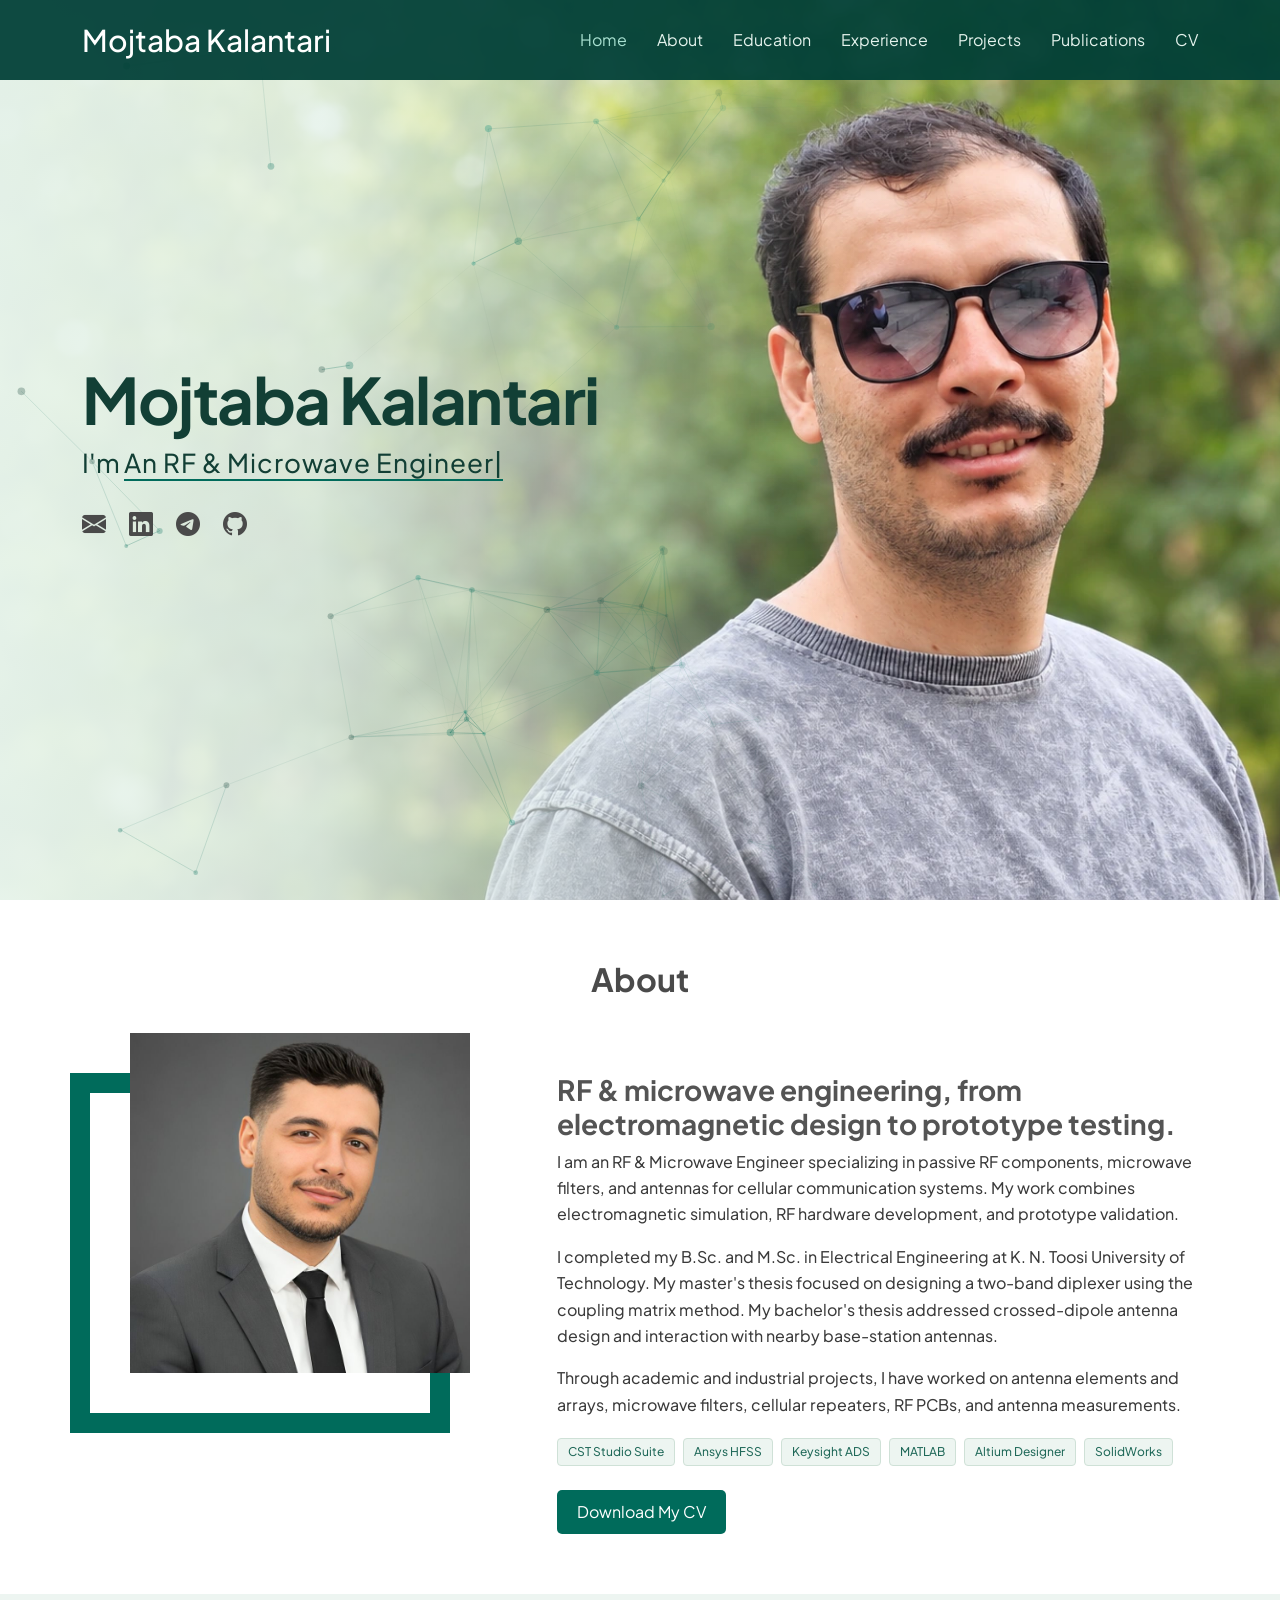
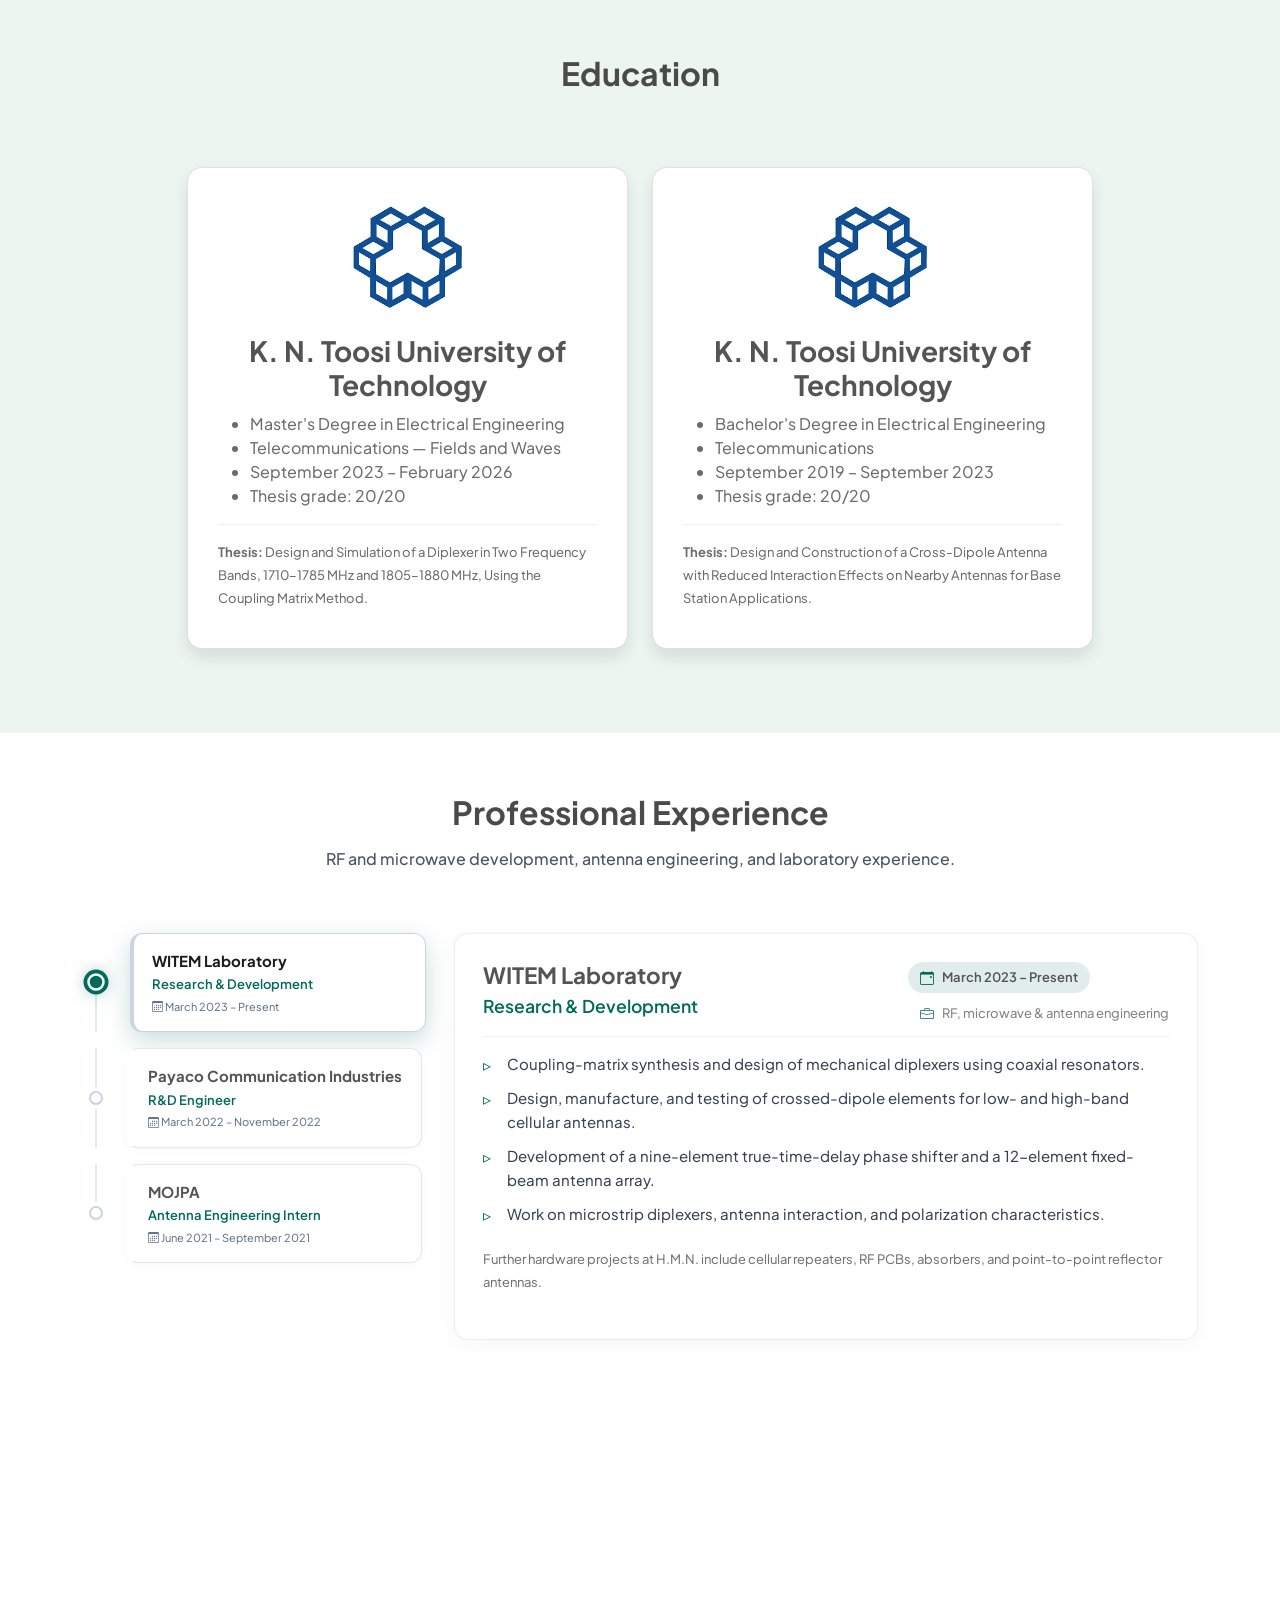
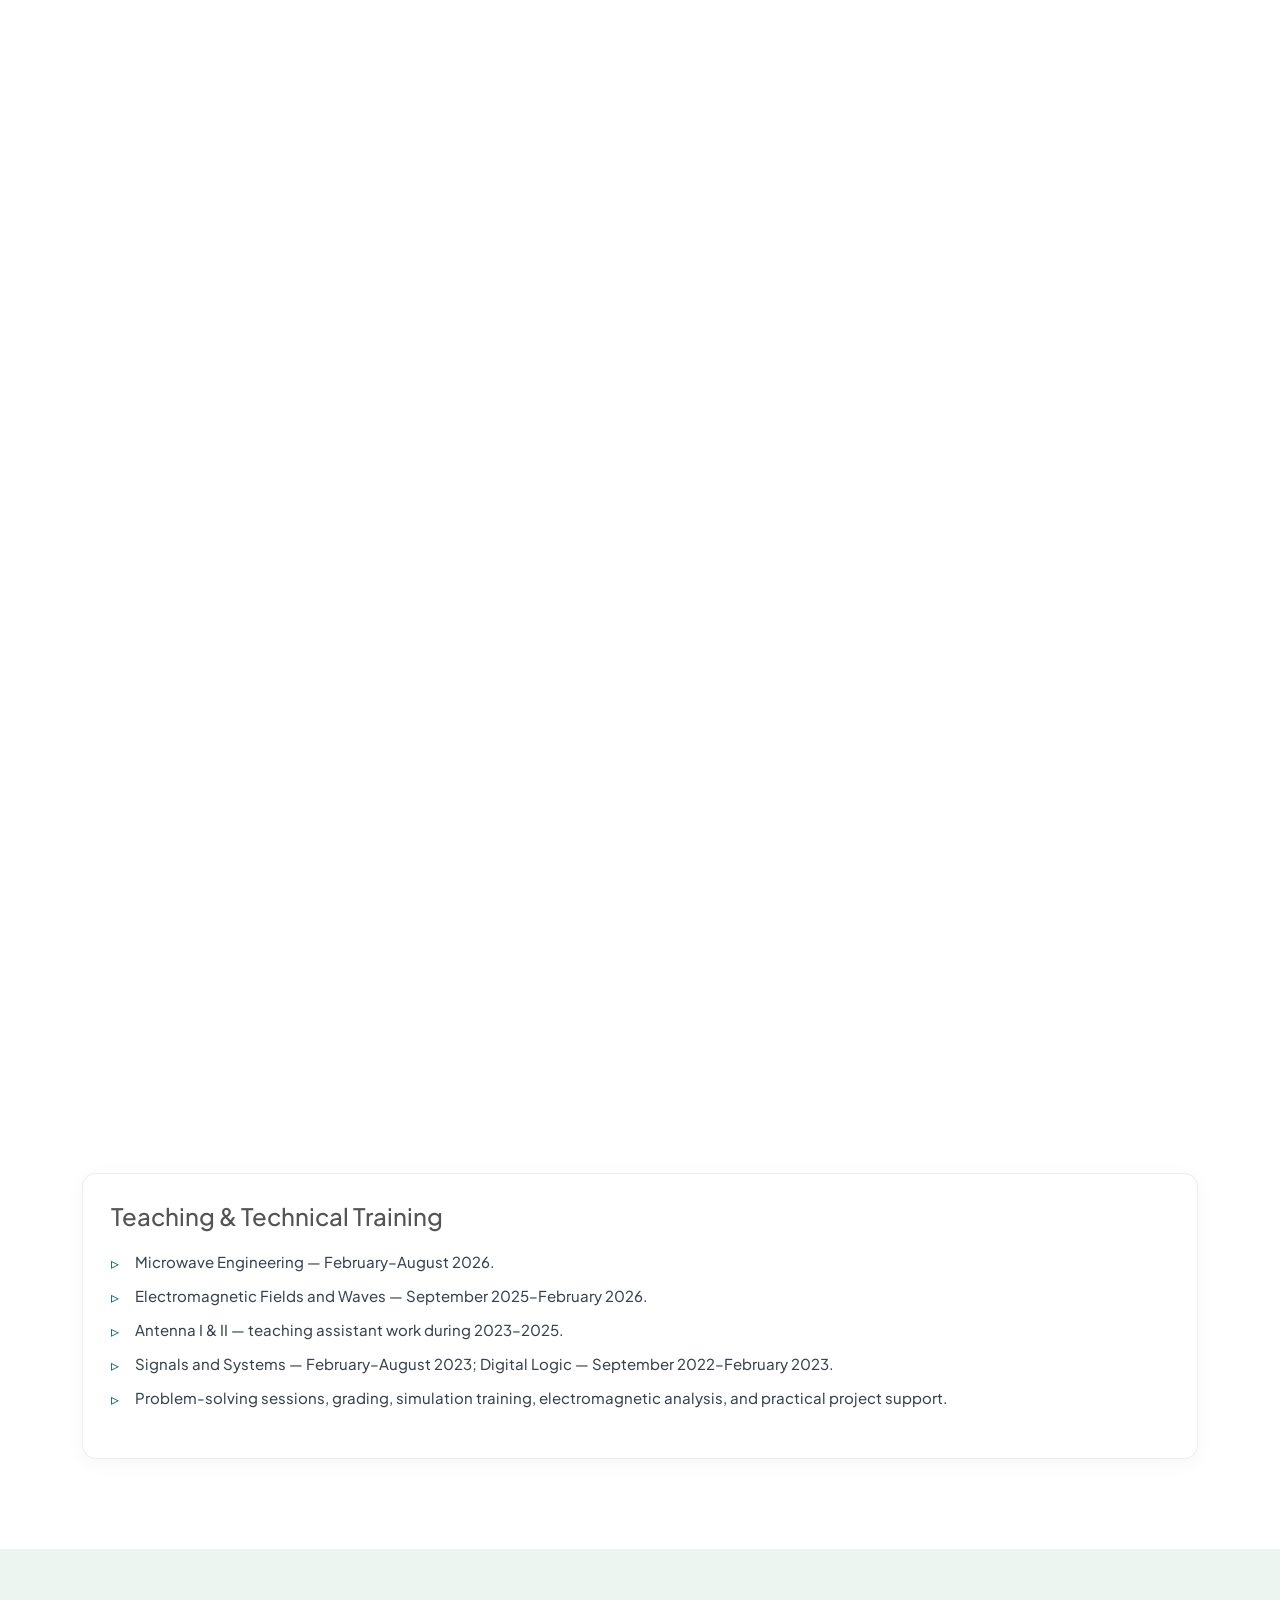
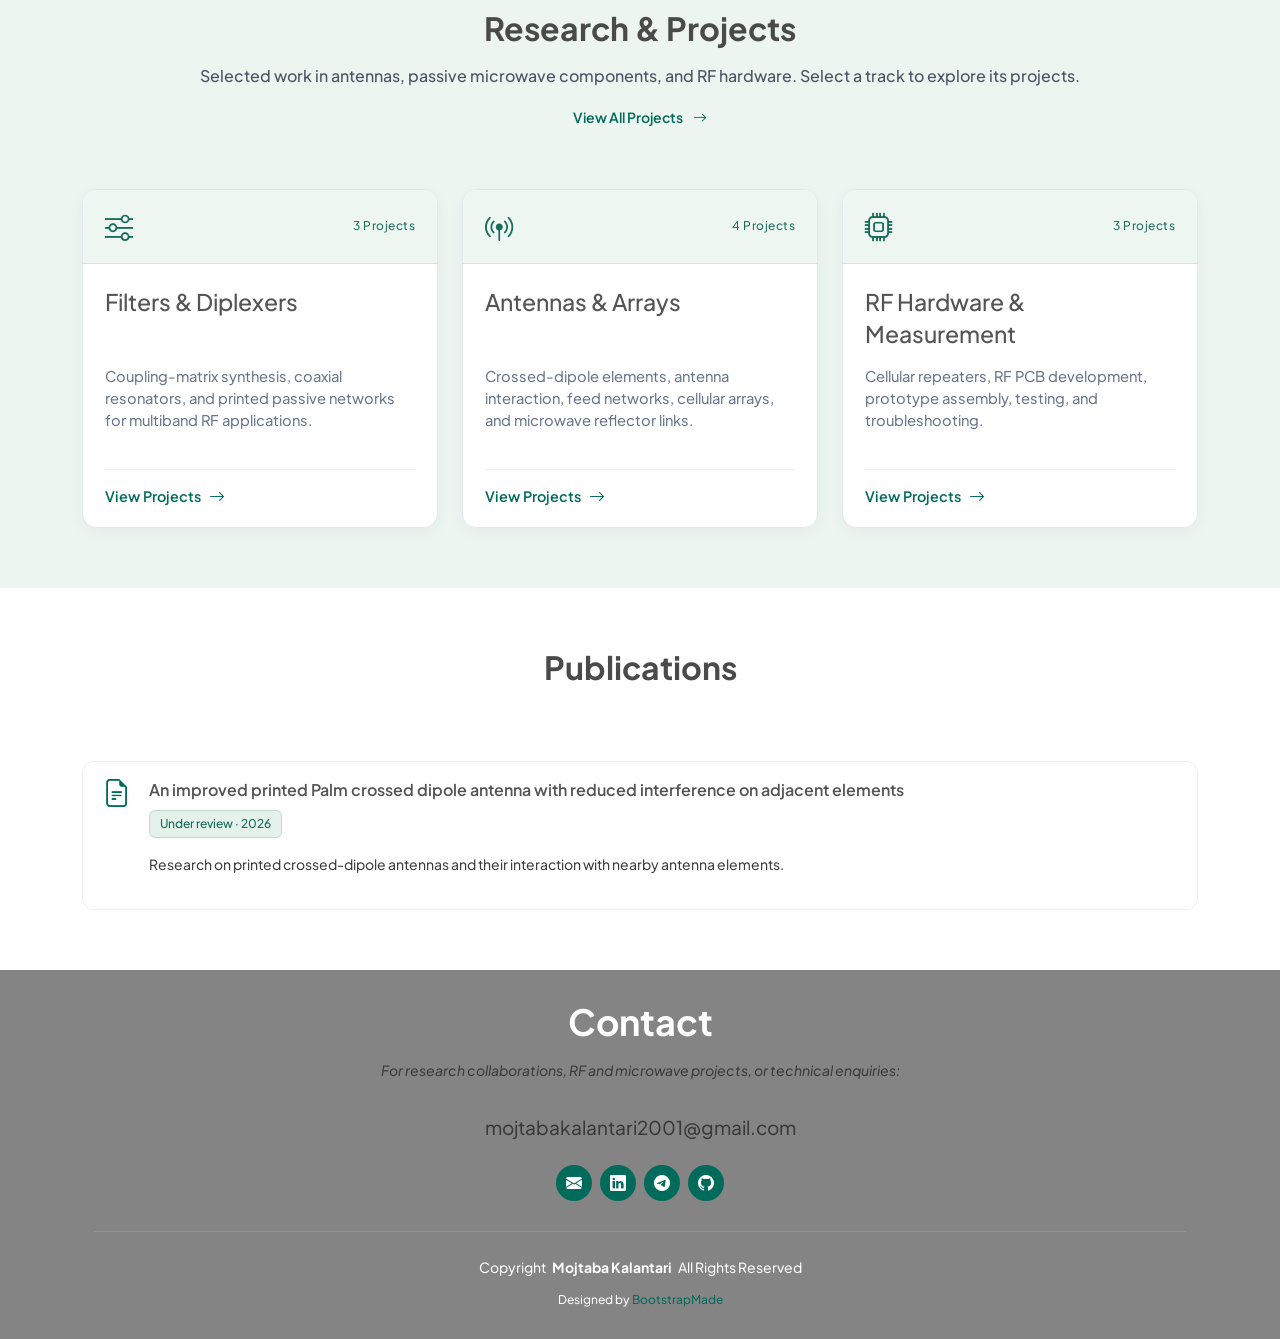
==== index.html @ be1e7eb1 "Add dedicated project pages with track navigation and accessible subproject tabs" ====
<!DOCTYPE html>
<html lang="en">
<head>
<meta charset="utf-8">
<meta content="width=device-width, initial-scale=1.0" name="viewport">
<title>Mojtaba Kalantari | RF &amp; Microwave Engineer</title>
<link rel="canonical" href="https://mojtabakalantari2001-create.github.io/">
<meta content="Mojtaba Kalantari — RF and microwave engineer working on antenna design, microwave filters and diplexers, and RF hardware." name="description">
<meta content="Mojtaba Kalantari, RF, microwave engineering, antennas, diplexers, coupling matrix, electromagnetics" name="keywords">
<link href="assets/img/icons/favicon.svg?v=5a90679c75" rel="icon">
<link href="assets/img/icons/favicon.svg?v=5a90679c75" rel="apple-touch-icon">
<link href="https://fonts.googleapis.com" rel="preconnect">
<link crossorigin="" href="https://fonts.gstatic.com" rel="preconnect">
<link href="https://fonts.googleapis.com/css2?family=Inter:wght@300;400;500;600;700&amp;family=Plus+Jakarta+Sans:wght@300;400;500;600;700;800&amp;display=swap" rel="stylesheet">
<link href="assets/vendor/bootstrap/css/bootstrap.purged.css" rel="stylesheet">
<link href="assets/vendor/bootstrap-icons/bootstrap-icons.css" rel="stylesheet">
<link href="assets/vendor/aos/aos.css" rel="stylesheet">
<link href="assets/css/main.css?v=9932bc06dd" rel="stylesheet">
<link rel="stylesheet" href="assets/css/personal.css?v=d1c0e78b9c">
<meta property="og:title" content="Mojtaba Kalantari | RF &amp; Microwave Engineer">
<meta property="og:image" content="https://mojtabakalantari2001-create.github.io/assets/img/profile/hero-park.webp">
<script>document.documentElement.classList.add("js");</script>
<meta name="theme-color" content="#006b5b">
<link rel="stylesheet" href="assets/css/projects.css?v=eda55a3070">
</head>
<body class="index-page">
<header class="header d-flex align-items-center fixed-top" id="header">
<div class="container-fluid container-xl position-relative d-flex align-items-center justify-content-between">
<a class="logo d-flex align-items-center" href="index.html">
<h1 class="sitename">Mojtaba Kalantari</h1>
</a>
<nav class="navmenu" id="navmenu">
<ul>
<li><a class="active" href="#hero">Home</a></li>
<li><a href="#about">About</a></li>
<li><a href="#education">Education</a></li>
<li><a href="#experience">Experience</a></li>
<li><a href="projects/index.html">Projects</a></li>
<li><a href="#publications">Publications</a></li>
<li><a download="Mojtaba_Kalantari_CV.pdf" href="cv.pdf" target="_blank" rel="noopener noreferrer">CV</a></li>
</ul>
<button class="mobile-nav-toggle d-xl-none bi bi-list" type="button" aria-label="Open navigation" aria-expanded="false"></button>
</nav>
</div>
</header>
<main class="main">
<section class="hero section dark-background" id="hero">
<img alt="Mojtaba Kalantari outdoors in a green park" fetchpriority="high" height="941" loading="eager" src="assets/img/profile/hero-park.webp" width="1672">
<canvas id="network-canvas" aria-hidden="true"></canvas>
<div class="container dark-gray" data-aos="fade-up" data-aos-delay="0">
<h2 class="dark-gray">Mojtaba Kalantari</h2>
<p class="description">
                    I'm
                    <span class="typed" data-typed-items="An RF &amp; Microwave Engineer,An Antenna Engineer,A Microwave Filter Designer">An RF &amp; Microwave Engineer</span>
</p>
<div class="social-links">
<a aria-label="Email Contact" href="mailto:mojtabakalantari2001@gmail.com">
<i class="bi bi-envelope-fill"></i>
</a>
<a aria-label="LinkedIn Profile" href="https://www.linkedin.com/in/mojtabakalantari/" target="_blank" rel="noopener noreferrer">
<i class="bi bi-linkedin"></i>
</a>
<a aria-label="Telegram: @a0jik" title="@a0jik" href="https://t.me/a0jik" target="_blank" rel="noopener noreferrer">
<i class="bi bi-telegram" aria-hidden="true"></i>
</a>
<a aria-label="GitHub Profile" href="https://github.com/mojtabakalantari2001-create" target="_blank" rel="noopener noreferrer">
<i class="bi bi-github"></i>
</a>
</div>
</div>
</section>
<section class="about section" id="about">
<div class="container section-title" data-aos="fade-up" data-aos-delay="0">
<h2 class="dark-gray-bold">About</h2>
</div>
<div class="container" data-aos="fade-up" data-aos-delay="0">
<div class="row gy-4 justify-content-between">
<div class="col-lg-4 profile-img align-self-start">
<img alt="Mojtaba Kalantari" class="img-fluid" fetchpriority="high" height="800" loading="eager" src="assets/portrait.jpg" width="800">
</div>
<div class="col-lg-7 content">
<h3>RF &amp; microwave engineering, from electromagnetic design to prototype testing.</h3>
<div class="boxed-paragraph">
<p>I am an RF &amp; Microwave Engineer specializing in passive RF components, microwave filters, and antennas for cellular communication systems. My work combines electromagnetic simulation, RF hardware development, and prototype validation.</p>
<p>I completed my B.Sc. and M.Sc. in Electrical Engineering at K. N. Toosi University of Technology. My master's thesis focused on designing a two-band diplexer using the coupling matrix method. My bachelor's thesis addressed crossed-dipole antenna design and interaction with nearby base-station antennas.</p>
<p>Through academic and industrial projects, I have worked on antenna elements and arrays, microwave filters, cellular repeaters, RF PCBs, and antenna measurements.</p>
</div>
<div class="portfolio-tools" aria-label="Engineering tools">
<span>CST Studio Suite</span><span>Ansys HFSS</span><span>Keysight ADS</span><span>MATLAB</span><span>Altium Designer</span><span>SolidWorks</span>
</div>
<a class="btn btn-custom" href="cv.pdf" download="Mojtaba_Kalantari_CV.pdf">Download My CV</a>
</div>
</div>
</div>
</section>
<section class="education section light-background" id="education">
<div class="container section-title" data-aos="fade-up" data-aos-delay="0">
<h2 class="dark-gray-bold">Education</h2>
</div>
<div class="container d-flex justify-content-center" data-aos="fade-up" data-aos-delay="0">
<div class="row justify-content-center">
<div class="col-md-6 col-lg-5 mb-4">
<div class="education-card text-center">
<div class="education-image mx-auto mb-3">
<img alt="K. N. Toosi University of Technology" class="img-fluid" height="225" loading="lazy" src="assets/img/icons/KNTU.webp" style="max-width: 100%; height: auto; border-radius: 10px" width="225">
</div>
<div class="education-content">
<h3>K. N. Toosi University of Technology</h3>
<ul class="education-list text-start">
<li>Master's Degree in Electrical Engineering</li>
<li>Telecommunications — Fields and Waves</li>
<li>September 2023 – February 2026</li>
<li>Thesis grade: 20/20</li>
</ul>
<p class="education-thesis"><strong>Thesis:</strong> Design and Simulation of a Diplexer in Two Frequency Bands, 1710–1785 MHz and 1805–1880 MHz, Using the Coupling Matrix Method.</p>
</div>
</div>
</div>
<div class="col-md-6 col-lg-5 mb-4">
<div class="education-card text-center">
<div class="education-image mx-auto mb-3">
<img alt="K. N. Toosi University of Technology" class="img-fluid" height="225" loading="lazy" src="assets/img/icons/KNTU.webp" style="max-width: 100%; height: auto; border-radius: 10px" width="225">
</div>
<div class="education-content">
<h3>K. N. Toosi University of Technology</h3>
<ul class="education-list text-start">
<li>Bachelor's Degree in Electrical Engineering</li>
<li>Telecommunications</li>
<li>September 2019 – September 2023</li>
<li>Thesis grade: 20/20</li>
</ul>
<p class="education-thesis"><strong>Thesis:</strong> Design and Construction of a Cross-Dipole Antenna with Reduced Interaction Effects on Nearby Antennas for Base Station Applications.</p>
</div>
</div>
</div>
</div>
</div>
</section>
<section class="experience section" id="experience">
<div class="container section-title" data-aos="fade-up" data-aos-delay="0">
<h2 class="dark-gray-bold">Professional Experience</h2>
<p>RF and microwave development, antenna engineering, and laboratory experience.</p>
</div>
<div class="container" data-aos="fade-up" data-aos-delay="0">
<div class="experience-story-section">
<div class="experience-story-grid">
<div class="exp-sticky-nav" id="exp-nav-container">
<div class="exp-timeline-row active" id="exp-nav-witem" onclick="jumpToExpIndex(0)" role="button" tabindex="0" aria-controls="card-witem" aria-pressed="true">
<div class="exp-timeline-col">
<div class="timeline-bullet"></div>
</div>
<div class="exp-nav-card">
<div class="exp-nav-title">WITEM Laboratory</div>
<div class="exp-nav-role">Research &amp; Development</div>
<div class="exp-nav-date">
<i class="bi bi-calendar3" aria-hidden="true"></i> March 2023 – Present</div>
</div>
</div>
<div class="exp-timeline-row" id="exp-nav-payaco" onclick="jumpToExpIndex(1)" role="button" tabindex="0" aria-controls="card-payaco" aria-pressed="false">
<div class="exp-timeline-col">
<div class="timeline-bullet"></div>
</div>
<div class="exp-nav-card">
<div class="exp-nav-title">Payaco Communication Industries</div>
<div class="exp-nav-role">R&amp;D Engineer</div>
<div class="exp-nav-date">
<i class="bi bi-calendar3" aria-hidden="true"></i> March 2022 – November 2022</div>
</div>
</div>
<div class="exp-timeline-row" id="exp-nav-mojpa" onclick="jumpToExpIndex(2)" role="button" tabindex="0" aria-controls="card-mojpa" aria-pressed="false">
<div class="exp-timeline-col">
<div class="timeline-bullet"></div>
</div>
<div class="exp-nav-card">
<div class="exp-nav-title">MOJPA</div>
<div class="exp-nav-role">Antenna Engineering Intern</div>
<div class="exp-nav-date">
<i class="bi bi-calendar3" aria-hidden="true"></i> June 2021 – September 2021</div>
</div>
</div>
</div>
<div class="exp-stage-column">
<div class="exp-stage-viewport">
<div class="exp-card-pane active" id="card-witem">
<div class="experience-card">
<div class="company-header">
<div>
<h3 class="company-title">WITEM Laboratory</h3>
<div class="role-title">Research &amp; Development</div>
</div>
<div class="exp-header-meta">
<span class="period-badge"><i class="bi bi-calendar-event" aria-hidden="true"></i> March 2023 – Present</span>
<div class="location-badge mt-1">
<i class="bi bi-briefcase" aria-hidden="true"></i> RF, microwave &amp; antenna engineering</div>
</div>
</div>
<ul class="experience-highlights">
<li>Coupling-matrix synthesis and design of mechanical diplexers using coaxial resonators.</li>
<li>Design, manufacture, and testing of crossed-dipole elements for low- and high-band cellular antennas.</li>
<li>Development of a nine-element true-time-delay phase shifter and a 12-element fixed-beam antenna array.</li>
<li>Work on microstrip diplexers, antenna interaction, and polarization characteristics.</li>
</ul>
<p class="job-note">Further hardware projects at H.M.N. include cellular repeaters, RF PCBs, absorbers, and point-to-point reflector antennas.</p>
</div>
</div>
<div class="exp-card-pane" id="card-payaco">
<div class="experience-card">
<div class="company-header">
<div>
<h3 class="company-title">Payaco Communication Industries</h3>
<div class="role-title">R&amp;D Engineer</div>
</div>
<div class="exp-header-meta">
<span class="period-badge"><i class="bi bi-calendar-event" aria-hidden="true"></i> March 2022 – November 2022</span>
<div class="location-badge mt-1">
<i class="bi bi-briefcase" aria-hidden="true"></i> RF development &amp; testing</div>
</div>
</div>
<ul class="experience-highlights">
<li>Troubleshooting and performance improvement of RF hardware.</li>
<li>Optimization of testing and assembly processes.</li>
<li>Delivery of a six-session internal course covering BTS links, passive intermodulation, impedance matching, and radiation characteristics.</li>
</ul>
</div>
</div>
<div class="exp-card-pane" id="card-mojpa">
<div class="experience-card">
<div class="company-header">
<div>
<h3 class="company-title">MOJPA</h3>
<div class="role-title">Antenna Engineering Intern</div>
</div>
<div class="exp-header-meta">
<span class="period-badge"><i class="bi bi-calendar-event" aria-hidden="true"></i> June 2021 – September 2021</span>
<div class="location-badge mt-1">
<i class="bi bi-briefcase" aria-hidden="true"></i> X-band antenna development</div>
</div>
</div>
<ul class="experience-highlights">
<li>Design, manufacture, and testing of a circular horn antenna with circular polarization.</li>
<li>Work on a turnstile orthomode-transducer (OMT) feed for X-band operation.</li>
</ul>
</div>
</div>
</div>
</div>
</div>
</div>
</div>
<div class="container teaching-block"><div class="experience-card">
<h3>Teaching &amp; Technical Training</h3>
<ul class="experience-highlights">
<li>Microwave Engineering — February–August 2026.</li>
<li>Electromagnetic Fields and Waves — September 2025–February 2026.</li>
<li>Antenna I &amp; II — teaching assistant work during 2023–2025.</li>
<li>Signals and Systems — February–August 2023; Digital Logic — September 2022–February 2023.</li>
<li>Problem-solving sessions, grading, simulation training, electromagnetic analysis, and practical project support.</li>
</ul>
</div></div></section>
<section class="portfolio section light-background" id="projects">
<div class="container section-title" data-aos="fade-up" data-aos-delay="0">
<h2 class="dark-gray-bold">Research &amp; Projects</h2>
<p>Selected work in antennas, passive microwave components, and RF hardware. Select a track to explore its projects.</p>
<a class="projects-all-link" href="projects/index.html">View All Projects <i class="bi bi-arrow-right" aria-hidden="true"></i></a>
</div>
<div class="container">
<div class="row gy-4" data-aos="fade-up" data-aos-delay="0">
<div class="col-lg-4 col-md-6">
<a class="track-card-container project-track-link" aria-label="Explore Filters &amp; Diplexers" href="projects/filters-diplexers.html">
<div class="track-card-label">
<i class="bi bi-sliders" aria-hidden="true"></i><span>3 Projects</span>
</div>
<div class="track-card-body">
<h3>Filters &amp; Diplexers</h3>
<p>Coupling-matrix synthesis, coaxial resonators, and printed passive networks for multiband RF applications.</p>
<div class="track-card-footer">
<span class="track-explore-btn">View Projects <i class="bi bi-arrow-right"></i>
</span>
</div>
</div>
</a>
</div>
<div class="col-lg-4 col-md-6">
<a class="track-card-container project-track-link" aria-label="Explore Antennas &amp; Arrays" href="projects/antennas-arrays.html">
<div class="track-card-label">
<i class="bi bi-broadcast-pin" aria-hidden="true"></i><span>4 Projects</span>
</div>
<div class="track-card-body">
<h3>Antennas &amp; Arrays</h3>
<p>Crossed-dipole elements, antenna interaction, feed networks, cellular arrays, and microwave reflector links.</p>
<div class="track-card-footer">
<span class="track-explore-btn">View Projects <i class="bi bi-arrow-right"></i>
</span>
</div>
</div>
</a>
</div>
<div class="col-lg-4 col-md-6">
<a class="track-card-container project-track-link" aria-label="Explore RF Hardware &amp; Measurement" href="projects/rf-hardware-measurement.html">
<div class="track-card-label">
<i class="bi bi-cpu" aria-hidden="true"></i><span>3 Projects</span>
</div>
<div class="track-card-body">
<h3>RF Hardware &amp; Measurement</h3>
<p>Cellular repeaters, RF PCB development, prototype assembly, testing, and troubleshooting.</p>
<div class="track-card-footer">
<span class="track-explore-btn">View Projects <i class="bi bi-arrow-right"></i>
</span>
</div>
</div>
</a>
</div>
</div>
</div>
</section>
<section class="publications section" id="publications"><div class="container section-title" data-aos="fade-up" data-aos-delay="0"><h2 class="dark-gray-bold">Publications</h2></div>
<div class="container"><div class="publication-item d-flex" data-aos="fade-up" data-aos-delay="0">
<div class="icon flex-shrink-0"><i class="bi bi-file-earmark-text" aria-hidden="true"></i></div>
<div>
<h3 class="title">An improved printed Palm crossed dipole antenna with reduced interference on adjacent elements</h3>
<span class="badge publication-status">Under review · 2026</span><p class="publication-description">Research on printed crossed-dipole antennas and their interaction with nearby antenna elements.</p>
</div>
</div></div></section>
</main>
<footer class="footer dark-background" id="footer">
<div class="container">
<h3 class="sitename">Contact</h3>
<p>For research collaborations, RF and microwave projects, or technical enquiries:</p>
<p class="contact-email"><a href="mailto:mojtabakalantari2001@gmail.com">mojtabakalantari2001@gmail.com</a></p>
<div class="social-links d-flex justify-content-center">
<a aria-label="Email Contact" href="mailto:mojtabakalantari2001@gmail.com">
<i class="bi bi-envelope-fill"></i>
</a>
<a aria-label="LinkedIn Profile" href="https://www.linkedin.com/in/mojtabakalantari/" target="_blank" rel="noopener noreferrer">
<i class="bi bi-linkedin"></i>
</a>
<a aria-label="Telegram: @a0jik" title="@a0jik" href="https://t.me/a0jik" target="_blank" rel="noopener noreferrer">
<i class="bi bi-telegram" aria-hidden="true"></i>
</a>
<a aria-label="GitHub Profile" href="https://github.com/mojtabakalantari2001-create" target="_blank" rel="noopener noreferrer">
<i class="bi bi-github"></i>
</a>
</div>
<div class="container">
<div class="copyright">
<span>Copyright</span> <strong class="px-1 sitename">Mojtaba Kalantari</strong> <span>All Rights
                        Reserved</span>
</div>
<div class="credits">Designed by <a href="https://bootstrapmade.com/">BootstrapMade</a>
</div>
</div>
</div>
</footer>
<a aria-label="Scroll to Top" class="scroll-top d-flex align-items-center justify-content-center" href="#" id="scroll-top"><i class="bi bi-arrow-up-short"></i></a>
<script src="assets/vendor/bootstrap/js/bootstrap.bundle.min.js"></script><script src="assets/vendor/aos/aos.js"></script><script src="assets/vendor/typed.js/typed.umd.js"></script><script src="assets/js/main.js?v=55a8c1320a"></script><script src="assets/js/personal.js?v=8769570689"></script><noscript><style>[data-aos]{opacity:1!important;transform:none!important}.exp-card-pane{display:block!important;opacity:1!important;transform:none!important}.experience-story-section{min-height:auto}.experience-story-grid{position:static}.navmenu ul{display:block;position:static}</style></noscript>
</body>
</html>
---- assets/css/main.css ----
/**
* Template Name: Folio
* Template URL: https://bootstrapmade.com/folio-bootstrap-portfolio-template/
* Updated: Aug 08 2024 with Bootstrap v5.3.3
* Author: BootstrapMade.com
* License: https://bootstrapmade.com/license/
*/

/*--------------------------------------------------------------
# Font & Color Variables
# Help: https://bootstrapmade.com/color-system/
--------------------------------------------------------------*/
/* Fonts */
:root {
  --default-font: "Plus Jakarta Sans", "Inter", system-ui, -apple-system, "Segoe UI", Roboto, "Helvetica Neue", Arial, sans-serif;
  --heading-font: "Plus Jakarta Sans", "Inter", sans-serif;
  --nav-font: "Plus Jakarta Sans", "Inter", sans-serif;
}

/* Global Colors - The following color variables are used throughout the website. Updating them here will change the color scheme of the entire website */
:root {
  --background-color: #ffffff;
  /* Background color for the entire website, including individual sections */
  --default-color: #6C6C6C;
  /* Default color used for the majority of the text content across the entire website */
  --heading-color: #545454;
  /* Color for headings, subheadings and title throughout the website */
  --accent-color: #006b5b;
  /* Accent color that represents your brand on the website. It's used for buttons, links, and other elements that need to stand out */
  --surface-color: #ffffff;
  /* The surface color is used as a background of boxed elements within sections, such as cards, icon boxes, or other elements that require a visual separation from the global background. */
  --contrast-color: #ffffff;
  /* Contrast color for text, ensuring readability against backgrounds of accent, heading, or default colors. */
}

/* Nav Menu Colors - The following color variables are used specifically for the navigation menu. They are separate from the global colors to allow for more customization options */
:root {
  --nav-color: rgba(255, 255, 255, 0.6);
  /* The default color of the main navmenu links */
  --nav-hover-color: #ffffff;
  /* Applied to main navmenu links when they are hovered over or active */
  --nav-mobile-background-color: #ffffff;
  /* Used as the background color for mobile navigation menu */
  --nav-dropdown-background-color: #ffffff;
  /* Used as the background color for dropdown items that appear when hovering over primary navigation items */
  --nav-dropdown-color: #898989;
  /* Used for navigation links of the dropdown items in the navigation menu. */
  --nav-dropdown-hover-color: #006b5b;
  /* Similar to --nav-hover-color, this color is applied to dropdown navigation links when they are hovered over. */
}

/* Color Presets - These classes override global colors when applied to any section or element, providing reuse of the sam color scheme. */

.light-background {
  --background-color: #edf5f1;
  --surface-color: #ffffff;
}

.dark-background {
  --background-color: #858484;
  --default-color: #ffffff;
  --heading-color: #ffffff;
  --surface-color: #9e9e9e;
  --contrast-color: #ffffff;
}

/* Smooth scroll */
:root {
  scroll-behavior: smooth;
}

/*--------------------------------------------------------------
# General Styling & Shared Classes
--------------------------------------------------------------*/
body {
  color: var(--default-color);
  background-color: var(--background-color);
  font-family: var(--default-font);
  font-weight: 450;
  -webkit-font-smoothing: antialiased;
  -moz-osx-font-smoothing: grayscale;
}

p {
  font-weight: 450;
  line-height: 1.65;
  color: #4b5563;
}

a {
  color: var(--accent-color);
  text-decoration: none;
  transition: 0.3s;
}

a:hover {
  color: color-mix(in srgb, var(--accent-color), transparent 25%);
  text-decoration: none;
}

h1,
h2,
h3,
h4,
h5,
h6 {
  color: var(--heading-color);
  font-family: var(--heading-font);
}

/* PHP Email Form Messages
------------------------------*/
.php-email-form .error-message {
  display: none;
  background: #df1529;
  color: #ffffff;
  text-align: left;
  padding: 15px;
  margin-bottom: 24px;
  font-weight: 600;
}

.php-email-form .sent-message {
  display: none;
  color: #ffffff;
  background: #059652;
  text-align: center;
  padding: 15px;
  margin-bottom: 24px;
  font-weight: 600;
}

.php-email-form .loading {
  display: none;
  background: var(--surface-color);
  text-align: center;
  padding: 15px;
  margin-bottom: 24px;
}

.php-email-form .loading:before {
  content: "";
  display: inline-block;
  border-radius: 50%;
  width: 24px;
  height: 24px;
  margin: 0 10px -6px 0;
  border: 3px solid var(--accent-color);
  border-top-color: var(--surface-color);
  animation: php-email-form-loading 1s linear infinite;
}

@keyframes php-email-form-loading {
  0% {
    transform: rotate(0deg);
  }

  100% {
    transform: rotate(360deg);
  }
}

/*--------------------------------------------------------------
# Global Header
--------------------------------------------------------------*/
.header {
  --background-color: rgba(0, 0, 0, 0);
  --default-color: #ffffff;
  --heading-color: #ffffff;
  color: var(--default-color);
  background-color: var(--background-color);
  padding: 10px 0;
  transition: all 0.5s;
  z-index: 997;
}

.header .logo {
  line-height: 1;
}

.header .logo img {
  max-height: 32px;
  margin-right: 8px;
}

.header .logo h1 {
  font-size: 30px;
  margin: 0;
  font-weight: 4700;
  color: var(--heading-color);
}

.scrolled .header {
  box-shadow: 0px 0 18px rgba(0, 0, 0, 0.1);
}

/* Global Header on Scroll
------------------------------*/
.scrolled .header {
  --background-color: rgba(0, 63, 55, 0.8);
}

/*--------------------------------------------------------------
# Navigation Menu
--------------------------------------------------------------*/
/* Navmenu - Desktop */
@media (min-width: 1200px) {
  .navmenu {
    padding: 0;
  }

  .navmenu ul {
    margin: 0;
    padding: 0;
    display: flex;
    list-style: none;
    align-items: center;
  }

  .navmenu li {
    position: relative;
  }

  .navmenu a,
  .navmenu a:focus {
    color: var(--nav-color);
    padding: 18px 15px;
    font-size: 16px;
    font-family: var(--nav-font);
    font-weight: 400;
    display: flex;
    align-items: center;
    justify-content: space-between;
    white-space: nowrap;
    transition: 0.3s;
  }

  .navmenu a i,
  .navmenu a:focus i {
    font-size: 12px;
    line-height: 0;
    margin-left: 5px;
    transition: 0.3s;
  }

  .navmenu li:last-child a {
    padding-right: 0;
  }

  .navmenu li:hover>a,
  .navmenu .active,
  .navmenu .active:focus {
    color: var(--nav-hover-color);
  }

  .navmenu .dropdown ul {
    margin: 0;
    padding: 10px 0;
    background: var(--nav-dropdown-background-color);
    display: block;
    position: absolute;
    visibility: hidden;
    left: 14px;
    top: 130%;
    opacity: 0;
    transition: 0.3s;
    border-radius: 4px;
    z-index: 99;
    box-shadow: 0px 0px 30px rgba(0, 0, 0, 0.1);
  }

  .navmenu .dropdown ul li {
    min-width: 200px;
  }

  .navmenu .dropdown ul a {
    padding: 10px 20px;
    font-size: 15px;
    text-transform: none;
    color: var(--nav-dropdown-color);
  }

  .navmenu .dropdown ul a i {
    font-size: 12px;
  }

  .navmenu .dropdown ul a:hover,
  .navmenu .dropdown ul .active:hover,
  .navmenu .dropdown ul li:hover>a {
    color: var(--nav-dropdown-hover-color);
  }

  .navmenu .dropdown:hover>ul {
    opacity: 1;
    top: 100%;
    visibility: visible;
  }

  .navmenu .dropdown .dropdown ul {
    top: 0;
    left: -90%;
    visibility: hidden;
  }

  .navmenu .dropdown .dropdown:hover>ul {
    opacity: 1;
    top: 0;
    left: -100%;
    visibility: visible;
  }
}

/* Navmenu - Mobile */
@media (max-width: 1199px) {
  .mobile-nav-toggle {
    color: var(--nav-color);
    font-size: 28px;
    line-height: 0;
    margin-right: 10px;
    cursor: pointer;
    transition: color 0.3s;
  }

  .navmenu {
    padding: 0;
    z-index: 9997;
  }

  .navmenu ul {
    display: none;
    list-style: none;
    position: absolute;
    inset: 60px 20px 20px 20px;
    padding: 10px 0;
    margin: 0;
    border-radius: 6px;
    background-color: var(--nav-mobile-background-color);
    overflow-y: auto;
    transition: 0.3s;
    z-index: 9998;
    box-shadow: 0px 0px 30px rgba(0, 0, 0, 0.1);
  }

  .navmenu a,
  .navmenu a:focus {
    color: var(--nav-dropdown-color);
    padding: 10px 20px;
    font-family: var(--nav-font);
    font-size: 17px;
    font-weight: 500;
    display: flex;
    align-items: center;
    justify-content: space-between;
    white-space: nowrap;
    transition: 0.3s;
  }

  .navmenu a i,
  .navmenu a:focus i {
    font-size: 12px;
    line-height: 0;
    margin-left: 5px;
    width: 30px;
    height: 30px;
    display: flex;
    align-items: center;
    justify-content: center;
    border-radius: 50%;
    transition: 0.3s;
    background-color: color-mix(in srgb, var(--accent-color), transparent 90%);
  }

  .navmenu a i:hover,
  .navmenu a:focus i:hover {
    background-color: var(--accent-color);
    color: var(--contrast-color);
  }

  .navmenu a:hover,
  .navmenu .active,
  .navmenu .active:focus {
    color: var(--nav-dropdown-hover-color);
  }

  .navmenu .active i,
  .navmenu .active:focus i {
    background-color: var(--accent-color);
    color: var(--contrast-color);
    transform: rotate(180deg);
  }

  .navmenu .dropdown ul {
    position: static;
    display: none;
    z-index: 99;
    padding: 10px 0;
    margin: 10px 20px;
    background-color: var(--nav-dropdown-background-color);
    border: 1px solid color-mix(in srgb, var(--default-color), transparent 90%);
    box-shadow: none;
    transition: all 0.5s ease-in-out;
  }

  .navmenu .dropdown ul ul {
    background-color: rgba(33, 37, 41, 0.1);
  }

  .navmenu .dropdown>.dropdown-active {
    display: block;
    background-color: rgba(33, 37, 41, 0.03);
  }

  .mobile-nav-active {
    overflow: hidden;
  }

  .mobile-nav-active .mobile-nav-toggle {
    color: #fff;
    position: absolute;
    font-size: 32px;
    top: 15px;
    right: 15px;
    margin-right: 0;
    z-index: 9999;
  }

  .mobile-nav-active .navmenu {
    position: fixed;
    overflow: hidden;
    inset: 0;
    background: rgba(33, 37, 41, 0.8);
    transition: 0.3s;
  }

  .mobile-nav-active .navmenu>ul {
    display: block;
  }
}

/*--------------------------------------------------------------
# Global Footer
--------------------------------------------------------------*/
.footer {
  color: var(--default-color);
  background-color: var(--background-color);
  font-size: 14px;
  text-align: center;
  padding: 30px 0;
  position: relative;
}

.footer h3 {
  font-size: 36px;
  font-weight: 700;
  position: relative;
  padding: 0;
  margin: 0 0 15px 0;
}

.footer p {
  font-size: 15;
  font-style: italic;
  padding: 0;
  margin: 0 0 30px 0;
}

.footer .social-links {
  margin: 0 0 30px 0;
}

.footer .social-links a {
  font-size: 16px;
  display: flex;
  align-items: center;
  justify-content: center;
  background: var(--accent-color);
  color: var(--contrast-color);
  line-height: 1;
  margin: 0 4px;
  border-radius: 50%;
  text-align: center;
  width: 36px;
  height: 36px;
  transition: 0.3s;
}

.footer .social-links a:hover {
  background: color-mix(in srgb, var(--accent-color), transparent 20%);
  text-decoration: none;
}

.footer .copyright {
  padding-top: 25px;
  border-top: 1px solid color-mix(in srgb, var(--default-color), transparent 90%);
}

.footer .credits {
  font-size: 13px;
  padding-top: 5px;
}

/*--------------------------------------------------------------
# Preloader
--------------------------------------------------------------*/
#preloader {
  position: fixed;
  inset: 0;
  z-index: 999999;
  overflow: hidden;
  background: var(--background-color);
  transition: all 0.6s ease-out;
}

#preloader:before {
  content: "";
  position: fixed;
  top: calc(50% - 30px);
  left: calc(50% - 30px);
  border: 6px solid #ffffff;
  border-color: var(--accent-color) transparent var(--accent-color) transparent;
  border-radius: 50%;
  width: 60px;
  height: 60px;
  animation: animate-preloader 1.5s linear infinite;
}

@keyframes animate-preloader {
  0% {
    transform: rotate(0deg);
  }

  100% {
    transform: rotate(360deg);
  }
}

/*--------------------------------------------------------------
# Scroll Top Button
--------------------------------------------------------------*/
.scroll-top {
  position: fixed;
  visibility: hidden;
  opacity: 0;
  right: 15px;
  bottom: 15px;
  z-index: 99999;
  background-color: var(--accent-color);
  width: 40px;
  height: 40px;
  border-radius: 4px;
  transition: all 0.4s;
}

.scroll-top i {
  font-size: 24px;
  color: var(--contrast-color);
  line-height: 0;
}

.scroll-top:hover {
  background-color: color-mix(in srgb, var(--accent-color), transparent 20%);
  color: var(--contrast-color);
}

.scroll-top.active {
  visibility: visible;
  opacity: 1;
}

/*--------------------------------------------------------------
# Disable aos animation delay on mobile devices
--------------------------------------------------------------*/
@media screen and (max-width: 768px) {
  [data-aos-delay] {
    transition-delay: 0 !important;
  }
}

/*--------------------------------------------------------------
# Global Page Titles & Breadcrumbs
--------------------------------------------------------------*/
.page-title {
  color: var(--default-color);
  background-color: var(--background-color);
  padding: 160px 0 80px 0;
  text-align: center;
  position: relative;
}

.page-title:before {
  content: "";
  background-color: color-mix(in srgb, var(--background-color), transparent 50%);
  position: absolute;
  inset: 0;
}

.page-title.bg-transparent:before {
  display: none !important;
}

.page-title h1 {
  font-size: 42px;
  font-weight: 700;
  margin-bottom: 10px;
}

.page-title .breadcrumbs ol {
  display: flex;
  flex-wrap: wrap;
  list-style: none;
  justify-content: center;
  padding: 0;
  margin: 0;
  font-size: 16px;
  font-weight: 400;
}

.page-title .breadcrumbs ol li+li {
  padding-left: 10px;
}

.page-title .breadcrumbs ol li+li::before {
  content: "/";
  display: inline-block;
  padding-right: 10px;
  color: color-mix(in srgb, var(--default-color), transparent 50%);
}

/*--------------------------------------------------------------
# Global Sections
--------------------------------------------------------------*/
section,
.section {
  color: var(--default-color);
  background-color: var(--background-color);
  padding: 60px 0;
  scroll-margin-top: 80px;
  overflow: clip;
}

@media (max-width: 1199px) {

  section,
  .section {
    scroll-margin-top: 56px;
  }
}

/*--------------------------------------------------------------
# Global Section Titles
--------------------------------------------------------------*/
.section-title {
  text-align: center;
  padding-bottom: 60px;
  position: relative;
}

.section-title h2 {
  font-size: 32px;
  font-weight: 300;
  margin-bottom: 15px;
}

.section-title p {
  margin-bottom: 0;
  font-weight: 500;
  color: #4b5563;
  font-size: 16px;
}

/*--------------------------------------------------------------
# Hero Section
--------------------------------------------------------------*/
.hero {
  width: 100%;
  min-height: 100vh;
  position: relative;
  padding: 80px 0;
  display: flex;
  align-items: center;
  justify-content: center;
}

.hero img {
  position: absolute;
  inset: 0;
  display: block;
  width: 100%;
  height: 100%;
  object-fit: cover;
  z-index: 1;
}

.hero:before {
  content: "";
  background: color-mix(in srgb, var(--background-color), transparent 80%);
  position: absolute;
  inset: 0;
  z-index: 2;
}

.hero .container {
  position: relative;
  z-index: 3;
}

.hero h2 {
  margin: 0;
  font-size: 64px;
  font-weight: 700;
}

.hero p {
  margin: 5px 0 0 0;
  font-size: 26px;
}

.hero p span {
  letter-spacing: 1px;
  border-bottom: 2px solid var(--accent-color);
}

.hero .social-links {
  margin-top: 25px;
}

.hero .social-links a {
  font-size: 24px;
  display: inline-block;
  color: color-mix(in srgb, var(--default-color), transparent 50%);
  line-height: 1;
  margin-right: 20px;
  transition: 0.3s;
}

.hero .social-links a:hover {
  color: var(--accent-color);
}

@media (max-width: 768px) {
  .hero h2 {
    font-size: 32px;
  }

  .hero p {
    font-size: 20px;
  }
}

/*--------------------------------------------------------------
# About Section
--------------------------------------------------------------*/
.about .profile-img {
  border: 20px solid var(--accent-color);
  padding: 0;
}

.about .profile-img img {
  margin-top: -60px;
  margin-left: 40px;
  margin-bottom: 40px;
  position: relative;
  z-index: 1;
}

.about .content h3 {
  font-size: 1.75rem;
  font-weight: 700;
}

.about .content .fst-italic {
  color: color-mix(in srgb, var(--default-color), var(--contrast-color) 50%);
}

.about .content ul {
  list-style: none;
  padding: 0;
}

.about .content ul li {
  padding: 10px 0 0 0;
  display: flex;
}

.about .content ul i {
  color: var(--accent-color);
  margin-right: 0.5rem;
  line-height: 1.2;
  font-size: 1.25rem;
}

.about .content p:last-child {
  margin-bottom: 0;
}

/*--------------------------------------------------------------
# Services Section
--------------------------------------------------------------*/
.services .service-item {
  position: relative;
  height: 100%;
  margin-bottom: 30px;
}

.services .service-item .icon {
  margin-right: 20px;
}

.services .service-item .icon i {
  color: var(--accent-color);
  font-size: 40px;
  line-height: 0;
  transition: 0.3s;
}

.services .service-item:hover .icon i {
  color: var(--accent-color);
}

.services .service-item .title {
  color: var(--heading-color);
  font-weight: 700;
  margin-bottom: 10px;
  font-size: 20px;
  transition: 0.3s;
}

.services .service-item .description {
  font-size: 15px;
  color: color-mix(in srgb, var(--default-color), transparent 30%);
  margin-bottom: 10px;
}

.services .service-item .readmore {
  display: flex;
  align-items: center;
  color: color-mix(in srgb, var(--default-color), transparent 50%);
  transition: 0.3s;
  font-weight: 700;
  font-size: 14px;
}

.services .service-item .readmore i {
  margin-left: 8px;
}

.services .service-item:hover .title,
.services .service-item:hover .readmore,
.services .service-item:hover .icon i {
  color: var(--accent-color);
}

/*--------------------------------------------------------------
# Publications Section
--------------------------------------------------------------*/
.publications .publication-item {
  position: relative;
  height: 100%;
  padding: 16px 20px;
  background: var(--surface-color);
  border: 1px solid rgba(0, 0, 0, 0.06);
  border-radius: 12px;
  transition: all 0.3s ease;
}

.publications .publication-item:hover {
  border-color: var(--accent-color);
  box-shadow: 0 6px 20px rgba(0, 0, 0, 0.06);
  transform: translateY(-2px);
}

.publications .publication-item .icon {
  margin-right: 18px;
}

.publications .publication-item .icon i {
  color: var(--accent-color);
  font-size: 28px;
  line-height: 1;
}

.publications .publication-item .title {
  color: var(--heading-color);
  font-weight: 600;
  font-size: 16px;
  line-height: 1.5;
  transition: color 0.2s ease;
}

.publications .publication-item:hover .title {
  color: var(--accent-color);
}

/*--------------------------------------------------------------
# Testimonials Section
--------------------------------------------------------------*/
.testimonials .section-header {
  margin-bottom: 40px;
}

.testimonials .testimonials-carousel,
.testimonials .testimonials-slider {
  overflow: hidden;
}

.testimonials .testimonial-item {
  text-align: center;
}

.testimonials .testimonial-item .testimonial-img {
  width: 120px;
  border-radius: 50%;
  border: 4px solid var(--background-color);
  margin: 0 auto;
}

.testimonials .testimonial-item h3 {
  font-size: 20px;
  font-weight: bold;
  margin: 10px 0 5px 0;
}

.testimonials .testimonial-item h4 {
  font-size: 14px;
  color: color-mix(in srgb, var(--default-color), transparent 40%);
  margin: 0 0 15px 0;
}

.testimonials .testimonial-item .stars {
  margin-bottom: 15px;
}

.testimonials .testimonial-item .stars i {
  color: #ffc107;
  margin: 0 1px;
}

.testimonials .testimonial-item .quote-icon-left,
.testimonials .testimonial-item .quote-icon-right {
  color: color-mix(in srgb, var(--accent-color), transparent 50%);
  font-size: 26px;
  line-height: 0;
}

.testimonials .testimonial-item .quote-icon-left {
  display: inline-block;
  left: -5px;
  position: relative;
}

.testimonials .testimonial-item .quote-icon-right {
  display: inline-block;
  right: -5px;
  position: relative;
  top: 10px;
  transform: scale(-1, -1);
}

.testimonials .testimonial-item p {
  font-style: italic;
  margin: 0 auto 15px auto;
}

.testimonials .swiper-wrapper {
  height: auto;
}

.testimonials .swiper-pagination {
  margin-top: 20px;
  position: relative;
}

.testimonials .swiper-pagination .swiper-pagination-bullet {
  width: 12px;
  height: 12px;
  opacity: 1;
  background-color: color-mix(in srgb, var(--default-color), transparent 85%);
}

.testimonials .swiper-pagination .swiper-pagination-bullet-active {
  background-color: var(--accent-color);
}

@media (min-width: 992px) {
  .testimonials .testimonial-item p {
    width: 80%;
  }
}

/*--------------------------------------------------------------
# Portfolio Section
--------------------------------------------------------------*/
.portfolio .portfolio-filters {
  padding: 0;
  margin: 0 auto 20px auto;
  list-style: none;
  text-align: center;
}

.portfolio .portfolio-filters li {
  cursor: pointer;
  display: inline-block;
  padding: 0;
  font-size: 18px;
  font-weight: 500;
  margin: 0 10px;
  line-height: 1;
  margin-bottom: 5px;
  transition: all 0.3s ease-in-out;
}

.portfolio .portfolio-filters li:hover,
.portfolio .portfolio-filters li.filter-active {
  color: var(--accent-color);
}

.portfolio .portfolio-filters li:first-child {
  margin-left: 0;
}

.portfolio .portfolio-filters li:last-child {
  margin-right: 0;
}

@media (max-width: 575px) {
  .portfolio .portfolio-filters li {
    font-size: 14px;
    margin: 0 5px;
  }
}

/* Legacy Portfolio Content for MoreProjects.html */
.portfolio .portfolio-content {
  position: relative;
  overflow: hidden;
  border-radius: 12px;
  background: #ffffff;
  border: 1px solid #e2e8f0;
  box-shadow: 0 4px 14px rgba(0, 0, 0, 0.04);
  transition: transform 0.3s ease, box-shadow 0.3s ease, border-color 0.3s ease;
}

.portfolio .portfolio-content:hover {
  transform: translateY(-4px);
  box-shadow: 0 12px 28px rgba(0, 0, 0, 0.09);
  border-color: #008776;
}

.portfolio .portfolio-content img {
  display: block;
  width: 100%;
  height: 230px;
  object-fit: cover;
  transition: opacity 0.35s ease;
  border-radius: 0;
}

.portfolio .portfolio-content .base-img {
  position: relative;
  z-index: 1;
}

.portfolio .portfolio-content .hover-img {
  position: absolute;
  top: 0;
  left: 0;
  width: 100%;
  height: 230px;
  object-fit: cover;
  opacity: 0;
  z-index: 2;
  transition: opacity 0.35s ease;
}

.portfolio .portfolio-content:hover .hover-img {
  opacity: 1;
}

.portfolio .portfolio-content .portfolio-info {
  opacity: 0;
  position: absolute;
  inset: 0;
  z-index: 3;
  transition: opacity 0.3s ease;
  background: linear-gradient(180deg, rgba(15, 23, 42, 0.2) 0%, rgba(15, 23, 42, 0.85) 100%);
  backdrop-filter: blur(2px);
  -webkit-backdrop-filter: blur(2px);
  padding: 20px;
  pointer-events: none;
  display: flex;
  flex-direction: column;
  justify-content: flex-end;
}

.portfolio .portfolio-content .portfolio-info h4 {
  display: none !important;
}

.portfolio .portfolio-content .portfolio-info p {
  position: relative;
  margin-bottom: 0;
  font-size: 14px;
  font-weight: 500;
  color: rgba(255, 255, 255, 0.95);
  line-height: 1.45;
}

.portfolio .portfolio-content .portfolio-info .details-link {
  position: absolute;
  inset: 0;
  width: 100%;
  height: 100%;
  z-index: 4;
  opacity: 0;
  pointer-events: auto;
}

.portfolio .portfolio-content:hover .portfolio-info {
  opacity: 1;
}

/*--------------------------------------------------------------
# Research & Project Track Cards (UI-Friendly Interactive Container)
--------------------------------------------------------------*/
.track-card-container {
  position: relative;
  background: #ffffff;
  border-radius: 14px;
  border: 1px solid #e2e8f0;
  box-shadow: 0 4px 16px rgba(15, 23, 42, 0.04);
  overflow: hidden;
  height: 100%;
  display: flex;
  flex-direction: column;
  transition: transform 0.3s cubic-bezier(0.16, 1, 0.3, 1), box-shadow 0.3s cubic-bezier(0.16, 1, 0.3, 1), border-color 0.3s ease;
}

.track-card-container:hover {
  transform: translateY(-6px);
  box-shadow: 0 16px 36px rgba(15, 23, 42, 0.1);
  border-color: #008776;
}

.track-card-img-wrap {
  position: relative;
  width: 100%;
  height: 230px;
  overflow: hidden;
  background: #0f172a;
}

.track-card-img-wrap img {
  display: block;
  width: 100%;
  height: 100%;
  object-fit: cover;
  transition: opacity 0.35s ease;
}

.track-card-img-wrap .base-img {
  position: relative;
  z-index: 1;
}

.track-card-img-wrap .hover-img {
  position: absolute;
  top: 0;
  left: 0;
  z-index: 2;
  opacity: 0;
}

.track-card-container:hover .track-card-img-wrap .hover-img {
  opacity: 1;
}

.track-badge {
  position: absolute;
  top: 12px;
  right: 12px;
  z-index: 4;
  font-size: 0.78rem;
  font-weight: 600;
  padding: 5px 12px;
  border-radius: 20px;
  background: rgba(15, 23, 42, 0.75);
  color: #ffffff;
  backdrop-filter: blur(8px);
  -webkit-backdrop-filter: blur(8px);
  border: 1px solid rgba(255, 255, 255, 0.2);
  box-shadow: 0 2px 8px rgba(0, 0, 0, 0.2);
}

.track-badge.precision {
  background: rgba(0, 107, 91, 0.85);
}

.track-badge.speed {
  background: rgba(220, 53, 69, 0.85);
}

.track-card-body {
  padding: 22px 22px 18px 22px;
  display: flex;
  flex-direction: column;
  flex-grow: 1;
  justify-content: space-between;
}

.track-card-body h4 {
  font-size: 1.15rem;
  font-weight: 700;
  color: #1e293b;
  margin-bottom: 10px;
  line-height: 1.35;
  transition: color 0.25s ease;
}

.track-card-container:hover .track-card-body h4 {
  color: #006b5b;
}

.track-card-body p {
  font-size: 0.92rem;
  color: #64748b;
  line-height: 1.5;
  margin-bottom: 16px;
  flex-grow: 1;
}

.track-card-footer {
  padding-top: 14px;
  border-top: 1px solid #edf5f1;
}

.track-explore-btn {
  display: inline-flex;
  align-items: center;
  gap: 8px;
  font-size: 0.9rem;
  font-weight: 600;
  color: #006b5b;
  transition: gap 0.25s ease, color 0.25s ease;
}

.track-explore-btn i {
  font-size: 1rem;
  transition: transform 0.25s ease;
}

.track-card-container:hover .track-explore-btn {
  color: #004f44;
  gap: 12px;
}

.track-card-container:hover .track-explore-btn i {
  transform: translateX(4px);
}

/*--------------------------------------------------------------
# Pricing Section
--------------------------------------------------------------*/
.pricing .pricing-item {
  background-color: color-mix(in srgb, var(--accent-color), transparent 96%);
  padding: 40px 40px;
  height: 100%;
  border-radius: 15px;
}

.pricing h3 {
  font-weight: 600;
  margin-bottom: 15px;
  font-size: 20px;
}

.pricing h4 {
  color: var(--accent-color);
  font-size: 48px;
  font-weight: 700;
  font-family: var(--heading-font);
  margin-bottom: 0;
}

.pricing h4 sup {
  font-size: 28px;
}

.pricing h4 span {
  color: color-mix(in srgb, var(--default-color), transparent 50%);
  font-size: 18px;
  font-weight: 500;
}

.pricing .description {
  font-size: 14px;
}

.pricing .cta-btn {
  border: 1px solid var(--default-color);
  color: var(--default-color);
  display: block;
  text-align: center;
  padding: 10px 35px;
  border-radius: 5px;
  font-size: 16px;
  font-weight: 500;
  font-family: var(--heading-font);
  transition: 0.3s;
  margin-top: 20px;
  margin-bottom: 6px;
}

.pricing .cta-btn:hover {
  background: var(--accent-color);
  color: var(--contrast-color);
  border-color: var(--accent-color);
}

.pricing ul {
  padding: 0;
  list-style: none;
  color: color-mix(in srgb, var(--default-color), transparent 30%);
  text-align: left;
  line-height: 20px;
}

.pricing ul li {
  padding: 10px 0;
  display: flex;
  align-items: center;
}

.pricing ul li:last-child {
  padding-bottom: 0;
}

.pricing ul i {
  color: #059652;
  font-size: 24px;
  padding-right: 3px;
}

.pricing ul .na {
  color: color-mix(in srgb, var(--default-color), transparent 60%);
}

.pricing ul .na i {
  color: color-mix(in srgb, var(--default-color), transparent 60%);
}

.pricing ul .na span {
  text-decoration: line-through;
}

.pricing .featured {
  position: relative;
}

.pricing .featured .popular {
  position: absolute;
  top: 15px;
  right: 15px;
  background-color: var(--accent-color);
  color: var(--contrast-color);
  padding: 4px 15px 6px 15px;
  margin: 0;
  border-radius: 5px;
  font-size: 14px;
  font-weight: 500;
}

.pricing .featured .cta-btn {
  background: var(--accent-color);
  color: var(--contrast-color);
  border-color: var(--accent-color);
}

@media (max-width: 992px) {
  .pricing .box {
    max-width: 60%;
    margin: 0 auto 30px auto;
  }
}

@media (max-width: 767px) {
  .pricing .box {
    max-width: 80%;
    margin: 0 auto 30px auto;
  }
}

@media (max-width: 420px) {
  .pricing .box {
    max-width: 100%;
    margin: 0 auto 30px auto;
  }
}

/*--------------------------------------------------------------
# Contact Section
--------------------------------------------------------------*/
.contact .info-wrap {
  background-color: var(--surface-color);
  box-shadow: 0px 0px 20px rgba(0, 0, 0, 0.1);
  padding: 30px;
  margin-bottom: 30px;
}

.contact .info-item i {
  font-size: 20px;
  color: var(--accent-color);
  width: 56px;
  height: 56px;
  display: flex;
  justify-content: center;
  align-items: center;
  transition: all 0.3s ease-in-out;
  border-radius: 50%;
  border: 1px solid color-mix(in srgb, var(--accent-color), transparent 40%);
  margin-right: 15px;
}

.contact .info-item h3 {
  font-size: 18px;
  font-weight: 700;
  margin: 0 0 2px 0;
}

.contact .info-item p {
  padding: 0;
  margin-bottom: 0;
  font-size: 14px;
}

.contact .info-item:hover i {
  background: var(--accent-color);
  color: var(--contrast-color);
}

.contact .php-email-form {
  background-color: var(--surface-color);
  box-shadow: 0px 0px 20px rgba(0, 0, 0, 0.1);
  padding: 30px;
}

@media (max-width: 575px) {
  .contact .php-email-form {
    padding: 20px;
  }
}

.contact .php-email-form input[type=text],
.contact .php-email-form input[type=email],
.contact .php-email-form textarea {
  font-size: 14px;
  padding: 10px 15px;
  box-shadow: none;
  border-radius: 0;
  color: var(--default-color);
  background-color: color-mix(in srgb, var(--background-color), transparent 50%);
  border-color: color-mix(in srgb, var(--default-color), transparent 80%);
}

.contact .php-email-form input[type=text]:focus,
.contact .php-email-form input[type=email]:focus,
.contact .php-email-form textarea:focus {
  border-color: var(--accent-color);
}

.contact .php-email-form input[type=text]::placeholder,
.contact .php-email-form input[type=email]::placeholder,
.contact .php-email-form textarea::placeholder {
  color: color-mix(in srgb, var(--default-color), transparent 70%);
}

.contact .php-email-form button[type=submit] {
  color: var(--contrast-color);
  background: var(--accent-color);
  border: 0;
  padding: 10px 30px;
  transition: 0.4s;
  border-radius: 50px;
}

.contact .php-email-form button[type=submit]:hover {
  background: color-mix(in srgb, var(--accent-color), transparent 20%);
}

/*--------------------------------------------------------------
# Portfolio Details Section
--------------------------------------------------------------*/
.portfolio-details .portfolio-details-slider img {
  width: 100%;
}

.portfolio-details .portfolio-details-slider .swiper-pagination {
  margin-top: 20px;
  position: relative;
}

.portfolio-details .portfolio-details-slider .swiper-pagination .swiper-pagination-bullet {
  width: 12px;
  height: 12px;
  background-color: color-mix(in srgb, var(--default-color), transparent 85%);
  opacity: 1;
}

.portfolio-details .portfolio-details-slider .swiper-pagination .swiper-pagination-bullet-active {
  background-color: var(--accent-color);
}

.portfolio-details .portfolio-info {
  background-color: var(--surface-color);
  padding: 30px;
  box-shadow: 0px 0 30px rgba(0, 0, 0, 0.1);
}

.portfolio-details .portfolio-info h3 {
  font-size: 22px;
  font-weight: 700;
  margin-bottom: 20px;
  padding-bottom: 20px;
  border-bottom: 1px solid color-mix(in srgb, var(--default-color), transparent 85%);
}

.portfolio-details .portfolio-info ul {
  list-style: none;
  padding: 0;
  font-size: 15px;
}

.portfolio-details .portfolio-info ul li+li {
  margin-top: 10px;
}

.portfolio-details .portfolio-description {
  padding-top: 30px;
}

.portfolio-details .portfolio-description h2 {
  font-size: 26px;
  font-weight: 700;
  margin-bottom: 20px;
}

.portfolio-details .portfolio-description p {
  padding: 0;
  color: color-mix(in srgb, var(--default-color), transparent 30%);
}

/*--------------------------------------------------------------
# Service Details Section
--------------------------------------------------------------*/
.service-details .service-box {
  background-color: var(--surface-color);
  padding: 20px;
  box-shadow: 0px 2px 20px rgba(0, 0, 0, 0.1);
}

.service-details .service-box+.service-box {
  margin-top: 30px;
}

.service-details .service-box h4 {
  font-size: 20px;
  font-weight: 700;
  border-bottom: 2px solid color-mix(in srgb, var(--default-color), transparent 92%);
  padding-bottom: 15px;
  margin-bottom: 15px;
}

.service-details .services-list {
  background-color: var(--surface-color);
}

.service-details .services-list a {
  color: color-mix(in srgb, var(--default-color), transparent 20%);
  background-color: color-mix(in srgb, var(--default-color), transparent 96%);
  display: flex;
  align-items: center;
  padding: 12px 15px;
  margin-top: 15px;
  transition: 0.3s;
}

.service-details .services-list a:first-child {
  margin-top: 0;
}

.service-details .services-list a i {
  font-size: 16px;
  margin-right: 8px;
  color: var(--accent-color);
}

.service-details .services-list a.active {
  color: var(--contrast-color);
  background-color: var(--accent-color);
}

.service-details .services-list a.active i {
  color: var(--contrast-color);
}

.service-details .services-list a:hover {
  background-color: color-mix(in srgb, var(--accent-color), transparent 95%);
  color: var(--accent-color);
}

.service-details .download-catalog a {
  color: var(--default-color);
  display: flex;
  align-items: center;
  padding: 10px 0;
  transition: 0.3s;
  border-top: 1px solid color-mix(in srgb, var(--default-color), transparent 90%);
}

.service-details .download-catalog a:first-child {
  border-top: 0;
  padding-top: 0;
}

.service-details .download-catalog a:last-child {
  padding-bottom: 0;
}

.service-details .download-catalog a i {
  font-size: 24px;
  margin-right: 8px;
  color: var(--accent-color);
}

.service-details .download-catalog a:hover {
  color: var(--accent-color);
}

.service-details .help-box {
  background-color: var(--accent-color);
  color: var(--contrast-color);
  margin-top: 30px;
  padding: 30px 15px;
}

.service-details .help-box .help-icon {
  font-size: 48px;
}

.service-details .help-box h4,
.service-details .help-box a {
  color: var(--contrast-color);
}

.service-details .services-img {
  margin-bottom: 20px;
}

.service-details h3 {
  font-size: 26px;
  font-weight: 700;
}

.service-details p {
  font-size: 15px;
}

.service-details ul {
  list-style: none;
  padding: 0;
  font-size: 15px;
}

.service-details ul li {
  padding: 5px 0;
  display: flex;
  align-items: center;
}

.service-details ul i {
  font-size: 20px;
  margin-right: 8px;
  color: var(--accent-color);
}

/*--------------------------------------------------------------
# Starter Section Section
--------------------------------------------------------------*/
.starter-section {
  /* Add your styles here */
}



/*----------------------------------------------------------------------------------------------------------------------------*/


.dark-gray {
  color: #4a4a4a;
  /* Darkish gray color for text */
}

.dark-gray-bold {
  color: #4a4a4a;
  /* Darkish gray color */
  font-weight: bold !important;
  /* Enforces bold */
}

.dark-gray .social-links a i {
  color: #4a4a4a;
  /* Darkish gray color for icons */
}

.dark-gray .social-links a:hover i {
  color: #2e2e2e;
  /* Slightly darker shade for hover effect */
}






/* Education Section - Centered Card */
.education-card {
  background-color: var(--surface-color);
  border: 1px solid color-mix(in srgb, var(--default-color), transparent 80%);
  padding: 30px;
  border-radius: 15px;
  box-shadow: 0px 8px 16px rgba(0, 0, 0, 0.1);
  width: 100%;
  max-width: 600px;
  /* Set a max width to make it centralized */
  margin: 0 auto;
  transition: 0.3s;
}

.education-card:hover {
  box-shadow: 0px 12px 24px rgba(0, 0, 0, 0.2);
}

.education-icon {
  font-size: 50px;
  color: var(--accent-color);
}

.education-content h3 {
  font-size: 1.75rem;
  font-weight: 700;
  color: var(--heading-color);
  margin-bottom: 10px;
}

.education-content p {
  margin: 5px 0;
  color: var(--default-color);
}

.fields-of-interest {
  margin-top: 20px;
}

.fields-of-interest h4 {
  font-weight: 700;
  color: var(--heading-color);
  margin-bottom: 15px;
}

.interest-item {
  background-color: var(--surface-color);
  border: 1px solid color-mix(in srgb, var(--default-color), transparent 80%);
  padding: 15px;
  border-radius: 8px;
  text-align: center;
  font-weight: 500;
  color: var(--default-color);
  box-shadow: 0px 4px 8px rgba(0, 0, 0, 0.1);
}




/* CSS class for the brain item */
.brain-item:hover img {
  content: none;
}



.custom-img-height {
  height: 260px;
  object-fit: cover;
  width: 100%;
  border-radius: 0;
  display: block;
}


.swiper-slide {
  display: flex;
  justify-content: center;
  /* Centers the image horizontally */
  align-items: center;
  /* Centers the image vertically */
}

.small-slide {
  max-width: 90%;
  /* Adjust this percentage as needed */
  max-height: 90%;
  /* Adjust this percentage as needed */
  width: auto;
  height: auto;
}

.portfolio-details .col-lg-6 {
  margin-bottom: 30px;
}


.twente-logo {
  margin-top: 30px;
}

.education-card {
  min-height: 420px;
  display: flex;
  flex-direction: column;
  justify-content: flex-start;
  align-items: stretch;
  height: 100%;
  padding-bottom: 32px;
}

.btn-custom {
  background-color: #006b5b;
  color: white;
  padding: 10px 20px;
  border: none;
  border-radius: 5px;
  text-decoration: none;
  display: inline-block;
  transition: 0.3s ease;
}

.btn-custom:hover {
  background-color: #004f44;
  color: #ffffff;
}

.btn-custom-outline {
  background-color: transparent;
  color: #006b5b;
  border: 1px solid #006b5b;
  padding: 8px 16px;
  border-radius: 5px;
  text-decoration: none;
  display: inline-block;
  font-size: 14px;
  font-weight: 500;
  transition: 0.3s ease;
}

.btn-custom-outline:hover {
  background-color: #006b5b;
  color: #ffffff;
}

/*--------------------------------------------------------------
# Professional Experience Section Styles
--------------------------------------------------------------*/
.experience .experience-card {
  background: var(--surface-color);
  border: 1px solid color-mix(in srgb, var(--default-color), transparent 88%);
  border-radius: 14px;
  padding: 28px;
  margin-bottom: 30px;
  box-shadow: 0 4px 20px rgba(0, 0, 0, 0.04);
  transition: transform 0.3s ease, box-shadow 0.3s ease, border-color 0.3s ease;
  position: relative;
  overflow: hidden;
}

.experience .experience-card:hover {
  transform: translateY(-4px);
  box-shadow: 0 12px 28px rgba(0, 0, 0, 0.1);
  border-color: color-mix(in srgb, var(--accent-color), transparent 50%);
}

.experience .company-header {
  display: flex;
  justify-content: space-between;
  align-items: flex-start;
  flex-wrap: wrap;
  gap: 10px;
  margin-bottom: 12px;
  border-bottom: 1px solid color-mix(in srgb, var(--default-color), transparent 90%);
  padding-bottom: 12px;
}

.experience .company-title {
  font-size: 1.4rem;
  font-weight: 700;
  color: var(--heading-color);
  margin: 0;
}

.experience .role-title {
  font-size: 1.1rem;
  font-weight: 600;
  color: var(--accent-color);
  margin-top: 4px;
}

.experience .exp-header-meta {
  display: flex;
  flex-direction: column;
  align-items: flex-start;
  text-align: left;
  gap: 6px;
}

.experience .period-badge {
  background: color-mix(in srgb, var(--accent-color), transparent 88%);
  color: var(--heading-color);
  padding: 5px 12px;
  border-radius: 20px;
  font-size: 13px;
  font-weight: 600;
  display: inline-flex;
  align-items: center;
  gap: 8px;
  white-space: nowrap;
}

.experience .period-badge i {
  width: 14px;
  text-align: center;
  font-size: 14px;
  display: inline-block;
  color: var(--accent-color);
}

.experience .location-badge {
  color: var(--default-color);
  font-size: 13px;
  opacity: 0.85;
  padding-left: 12px; /* Matches period-badge horizontal padding */
  display: inline-flex;
  align-items: center;
  gap: 8px; /* Matches period-badge gap */
}

.experience .location-badge i {
  width: 14px; /* Matches period-badge icon width exactly */
  text-align: center;
  font-size: 14px;
  display: inline-block;
  color: var(--accent-color);
}

.experience .experience-highlights {
  list-style: none;
  padding-left: 0;
  margin-top: 15px;
  margin-bottom: 20px;
}

.experience .experience-highlights li {
  position: relative;
  padding-left: 24px;
  margin-bottom: 10px;
  color: #374151;
  font-weight: 450;
  font-size: 15px;
  line-height: 1.6;
}

.experience .experience-highlights li::before {
  content: "▹";
  position: absolute;
  left: 0;
  top: 0;
  color: var(--accent-color);
  font-weight: bold;
  font-size: 16px;
}

.experience .nested-deliverables {
  background: color-mix(in srgb, var(--background-color), #000 2%);
  border: 1px dashed color-mix(in srgb, var(--default-color), transparent 80%);
  border-radius: 10px;
  padding: 16px;
  margin-top: 15px;
  margin-bottom: 15px;
}

.experience .nested-deliverables h5 {
  font-size: 14px;
  font-weight: 700;
  text-transform: uppercase;
  letter-spacing: 0.5px;
  color: var(--heading-color);
  margin-bottom: 10px;
}

.experience .deliverable-pills {
  display: flex;
  flex-wrap: wrap;
  gap: 8px;
}

.experience .deliverable-pill {
  background: var(--surface-color);
  border: 1px solid color-mix(in srgb, var(--accent-color), transparent 70%);
  color: var(--heading-color);
  padding: 6px 12px;
  border-radius: 6px;
  font-size: 13px;
  font-weight: 500;
  display: inline-flex;
  align-items: center;
  gap: 6px;
  text-decoration: none;
  transition: all 0.2s ease;
}

.experience .deliverable-pill:hover {
  background: var(--accent-color);
  color: #fff;
  border-color: var(--accent-color);
}

.experience .deliverable-pill .metric-chip {
  background: color-mix(in srgb, var(--accent-color), transparent 80%);
  color: var(--heading-color);
  font-size: 11px;
  padding: 2px 6px;
  border-radius: 4px;
  font-weight: 600;
}

.experience .deliverable-pill:hover .metric-chip {
  background: rgba(255, 255, 255, 0.25);
  color: #fff;
}

/*--------------------------------------------------------------
# Project Badges & Tech Chips
--------------------------------------------------------------*/
.tech-tag-container {
  display: flex;
  flex-wrap: wrap;
  gap: 6px;
  margin-top: 10px;
}

.tech-tag {
  background: color-mix(in srgb, var(--accent-color), transparent 90%);
  color: var(--heading-color);
  font-size: 12px;
  font-weight: 500;
  padding: 3px 8px;
  border-radius: 4px;
  border: 1px solid color-mix(in srgb, var(--accent-color), transparent 75%);
}

.impact-badge {
  display: inline-block;
  background: #28a745;
  color: #ffffff;
  font-size: 11px;
  font-weight: 700;
  padding: 2px 8px;
  border-radius: 12px;
  text-transform: uppercase;
  letter-spacing: 0.3px;
  margin-bottom: 6px;
}

.impact-badge.speed {
  background: #006b5b;
}

.impact-badge.precision {
  background: #6f42c1;
}

/*--------------------------------------------------------------
# Subpage Engineering Layout Components
--------------------------------------------------------------*/
.subpage-hero-meta {
  background: var(--surface-color);
  border: 1px solid color-mix(in srgb, var(--default-color), transparent 85%);
  border-radius: 10px;
  padding: 20px;
  margin-bottom: 25px;
}

.subpage-hero-meta ul {
  list-style: none;
  padding-left: 0;
  margin-bottom: 0;
}

.subpage-hero-meta ul li {
  padding: 5px 0;
  font-size: 14px;
  color: var(--default-color);
}

.media-placeholder-container {
  background: #1a1a1a;
  border: 2px dashed #444;
  border-radius: 10px;
  padding: 40px 20px;
  text-align: center;
  color: #ccc;
  margin-bottom: 25px;
  position: relative;
}

.media-placeholder-container i {
  font-size: 40px;
  color: var(--accent-color);
  margin-bottom: 10px;
  display: block;
}

.benchmark-table {
  width: 100%;
  border-collapse: collapse;
  margin-top: 15px;
  margin-bottom: 25px;
  font-size: 14px;
}

.benchmark-table th,
.benchmark-table td {
  border: 1px solid color-mix(in srgb, var(--default-color), transparent 85%);
  padding: 10px 14px;
  text-align: left;
}

.benchmark-table th {
  background: color-mix(in srgb, var(--accent-color), transparent 88%);
  font-weight: 600;
  color: var(--heading-color);
}

.benchmark-table tr:nth-child(even) {
  background: color-mix(in srgb, var(--surface-color), #000 2%);
}

.benchmark-table .highlight-metric {
  font-weight: 700;
  color: #28a745;
}

/* Modal Track Subproject Cards */
@media (min-width: 1200px) {
  .modal-xl {
    --bs-modal-width: 1180px;
    max-width: 92vw;
  }
}

.modal-content {
  border-radius: 16px;
  border: 1px solid rgba(0, 0, 0, 0.1);
  box-shadow: 0 20px 60px rgba(0, 0, 0, 0.22);
}

.track-modal-card {
  background: #ffffff;
  border: 1px solid rgba(0, 0, 0, 0.08);
  border-radius: 14px;
  padding: 24px;
  margin-bottom: 16px;
  transition: all 0.3s ease;
  display: flex;
  flex-direction: column;
  justify-content: space-between;
  height: 100%;
}

.track-modal-card:hover {
  border-color: var(--accent-color);
  box-shadow: 0 12px 32px rgba(0, 0, 0, 0.09);
  transform: translateY(-3px);
}

.track-modal-card h4 {
  font-size: 1.18rem;
  font-weight: 700;
  color: var(--heading-color);
  margin-bottom: 10px;
}

.track-modal-card p {
  font-size: 0.94rem;
  color: var(--default-color);
  line-height: 1.55;
  margin-bottom: 18px;
}

.track-modal-header {
  border-bottom: 1px solid rgba(0, 0, 0, 0.08);
  padding: 22px 28px;
  background: #f4f9f6;
}

.track-modal-body {
  padding: 28px;
  background: #fbfdfc;
}

.track-modal-img-container {
  position: relative;
  width: 100%;
  aspect-ratio: 16 / 10;
  height: auto;
  min-height: 180px;
  max-height: 280px;
  border-radius: 10px;
  overflow: hidden;
  margin-bottom: 18px;
  background: #0f172a;
}

.track-modal-img-container img {
  width: 100%;
  height: 100%;
  object-fit: cover;
  display: block;
  transition: opacity 0.35s ease;
}

.track-modal-img-container .modal-base-img {
  position: relative;
  z-index: 1;
  opacity: 1;
  width: 100%;
  height: 100%;
  object-fit: cover;
}

.track-modal-img-container .modal-hover-img {
  position: absolute;
  top: 0;
  left: 0;
  width: 100%;
  height: 100%;
  object-fit: cover;
  z-index: 2;
  opacity: 0;
  transition: opacity 0.35s ease;
  transform: none;
}

.track-modal-card:hover .track-modal-img-container .modal-hover-img {
  opacity: 1;
  transform: none;
}

.track-modal-card:hover .track-modal-img-container .modal-base-img {
  transform: none;
}

/*--------------------------------------------------------------
# Streamlined Single-Column & Tabbed Subproject Styles
--------------------------------------------------------------*/
.single-column-wrapper {
  max-width: 1120px;
  margin: 0 auto;
}

.subproject-tab-nav {
  display: flex;
  flex-wrap: wrap;
  gap: 10px;
  margin-bottom: 28px;
  padding: 6px;
  background: #edf5f1;
  border-radius: 12px;
  border: 1px solid #e2e8f0;
}

.subproject-tab-btn {
  flex: 1 1 auto;
  min-width: 140px;
  padding: 10px 18px;
  border: none;
  background: transparent;
  color: #475569;
  font-weight: 600;
  font-size: 14px;
  border-radius: 8px;
  cursor: pointer;
  transition: all 0.25s ease;
  display: inline-flex;
  align-items: center;
  justify-content: center;
  gap: 8px;
}

.subproject-tab-btn:hover {
  background: rgba(255, 255, 255, 0.7);
  color: #0f172a;
}

.subproject-tab-btn.active {
  background: #ffffff;
  color: #006b5b;
  box-shadow: 0 2px 8px rgba(0, 0, 0, 0.08);
}

.subproject-tab-pane {
  display: none;
  animation: fadeInPane 0.35s ease forwards;
}

.subproject-tab-pane.active {
  display: block;
}

@keyframes fadeInPane {
  from {
    opacity: 0;
    transform: translateY(6px);
  }

  to {
    opacity: 1;
    transform: translateY(0);
  }
}

.project-section-block {
  background: #ffffff;
  border: 1px solid #e2e8f0;
  border-radius: 16px;
  padding: 32px;
  margin-bottom: 28px;
  box-shadow: 0 4px 20px rgba(0, 0, 0, 0.03);
}

/*--------------------------------------------------------------
# Multi-Modality Clinical Showcase Cards
--------------------------------------------------------------*/
.clinical-showcase-card {
  background: var(--surface-color, #ffffff);
  border: 1px solid #e2e8f0;
  border-radius: 14px;
  overflow: hidden;
  box-shadow: 0 4px 16px rgba(0, 0, 0, 0.04);
  transition: transform 0.3s ease, box-shadow 0.3s ease, border-color 0.3s ease;
  height: 100%;
  display: flex;
  flex-direction: column;
}

.clinical-showcase-card:hover {
  transform: translateY(-4px);
  box-shadow: 0 10px 24px rgba(0, 0, 0, 0.08);
  border-color: #cbd5e1;
}

.showcase-img-frame {
  position: relative;
  background: #0f172a;
  overflow: hidden;
  height: 220px;
  display: flex;
  align-items: center;
  justify-content: center;
}

.showcase-img-frame img {
  width: 100%;
  height: 100%;
  object-fit: cover;
  transition: transform 0.4s ease;
}

.clinical-showcase-card:hover .showcase-img-frame img {
  transform: scale(1.04);
}

.showcase-zoom-hint {
  position: absolute;
  bottom: 10px;
  right: 10px;
  background: rgba(15, 23, 42, 0.75);
  backdrop-filter: blur(6px);
  -webkit-backdrop-filter: blur(6px);
  color: #ffffff;
  font-size: 11px;
  font-weight: 600;
  padding: 4px 10px;
  border-radius: 20px;
  opacity: 0;
  transform: translateY(4px);
  transition: all 0.25s ease;
  pointer-events: none;
}

.clinical-showcase-card:hover .showcase-zoom-hint {
  opacity: 1;
  transform: translateY(0);
}

.showcase-card-body {
  padding: 18px 20px;
  flex: 1;
  display: flex;
  flex-direction: column;
}

.project-section-block h3 {
  font-size: 20px;
  font-weight: 700;
  color: #1e293b;
  margin-bottom: 16px;
  display: flex;
  align-items: center;
  gap: 10px;
}

.project-section-block p {
  color: #475569;
  font-size: 16px;
  line-height: 1.7;
  margin-bottom: 16px;
}

.project-media-container {
  border-radius: 12px;
  overflow: hidden;
  margin: 20px 0;
  border: 1px solid #e2e8f0;
  background: #0f172a;
}

.project-media-container video,
.project-media-container img {
  width: 100%;
  display: block;
  max-height: 520px;
  object-fit: cover;
}

/* Impact Stat Grid */
.impact-stat-grid {
  display: grid;
  grid-template-columns: repeat(auto-fit, minmax(200px, 1fr));
  gap: 16px;
  margin-top: 24px;
}

.stat-card {
  background: linear-gradient(145deg, #f4f9f6, #edf5f1);
  border: 1px solid #e2e8f0;
  border-radius: 12px;
  padding: 20px;
  text-align: center;
  transition: transform 0.2s ease, box-shadow 0.2s ease;
}

.stat-card:hover {
  transform: translateY(-3px);
  box-shadow: 0 6px 16px rgba(0, 0, 0, 0.06);
}

.stat-card .stat-number {
  font-size: 28px;
  font-weight: 800;
  color: #006b5b;
  font-family: var(--heading-font);
  line-height: 1.1;
  margin-bottom: 6px;
}

.stat-card .stat-label {
  font-size: 13px;
  font-weight: 600;
  color: #334155;
  margin-bottom: 4px;
}

.stat-card .stat-desc {
  font-size: 12px;
  color: #64748b;
}

/* Resource Links Grid */
.resource-link-grid {
  display: grid;
  grid-template-columns: repeat(auto-fit, minmax(220px, 1fr));
  gap: 14px;
  margin-top: 20px;
}

.resource-link-card {
  display: flex;
  align-items: center;
  gap: 14px;
  padding: 16px 20px;
  background: #ffffff;
  border: 1px solid #cbd5e1;
  border-radius: 10px;
  color: #1e293b;
  text-decoration: none;
  font-weight: 600;
  font-size: 14px;
  transition: all 0.25s ease;
}

.resource-link-card i {
  font-size: 22px;
  color: #006b5b;
  transition: transform 0.25s ease;
}

.resource-link-card:hover {
  border-color: #006b5b;
  background: #e9f5ef;
  color: #006b5b;
  transform: translateY(-2px);
  box-shadow: 0 4px 12px rgba(0, 107, 91, 0.1);
}

.resource-link-card:hover i {
  transform: scale(1.15);
}

/*--------------------------------------------------------------
# Interactive Image Comparison Slider (Before / After)
--------------------------------------------------------------*/
.image-compare-container {
  position: relative;
  width: 100%;
  max-width: 900px;
  margin: 0 auto;
  overflow: hidden;
  border-radius: 12px;
  border: 1px solid #e2e8f0;
  box-shadow: 0 4px 16px rgba(0, 0, 0, 0.08);
  user-select: none;
  background: #000;
  line-height: 0;
}

.image-compare-container > img {
  display: block;
  width: 100%;
  height: 100%;
  object-fit: cover;
  pointer-events: none;
}

.image-compare-overlay {
  position: absolute;
  top: 0;
  left: 0;
  height: 100%;
  width: 35%;
  overflow: hidden;
  z-index: 2;
  border-right: 2px solid #ffffff;
  box-shadow: 2px 0 8px rgba(0, 0, 0, 0.3);
}

.image-compare-overlay img {
  position: absolute;
  top: 0;
  left: 0;
  width: 100%;
  height: 100%;
  max-width: none;
  object-fit: cover;
  pointer-events: none;
}

.image-compare-handle {
  position: absolute;
  top: 50%;
  left: 50%;
  transform: translate(-50%, -50%);
  width: 38px;
  height: 38px;
  border-radius: 50%;
  background: #ffffff;
  color: #333333;
  box-shadow: 0 2px 10px rgba(0, 0, 0, 0.35);
  display: flex;
  align-items: center;
  justify-content: center;
  z-index: 3;
  cursor: ew-resize;
  font-size: 13px;
  pointer-events: none;
}

.image-compare-slider {
  position: absolute;
  top: 0;
  left: 0;
  width: 100%;
  height: 100%;
  opacity: 0;
  cursor: ew-resize;
  z-index: 4;
  margin: 0;
}

.image-compare-badge {
  position: absolute;
  top: 12px;
  padding: 4px 10px;
  border-radius: 6px;
  font-size: 11px;
  font-weight: 700;
  letter-spacing: 0.5px;
  text-transform: uppercase;
  z-index: 3;
  pointer-events: none;
  backdrop-filter: blur(4px);
}

.image-compare-badge.left {
  left: 12px;
  background: rgba(0, 107, 91, 0.85);
  color: #ffffff;
}

.image-compare-badge.right {
  right: 12px;
  background: rgba(30, 41, 59, 0.85);
  color: #ffffff;
}

/*--------------------------------------------------------------
# Dataset Auto-Rotating Multi-View Crossfade Showcase
--------------------------------------------------------------*/
.dataset-auto-slide {
  position: absolute;
  top: 0;
  left: 0;
  width: 100%;
  height: 100%;
  opacity: 0;
  visibility: hidden;
  transition: opacity 0.45s ease-in-out, transform 0.45s ease-in-out;
  transform: scale(0.97);
  display: flex;
  align-items: center;
  justify-content: center;
}

.dataset-auto-slide.active {
  opacity: 1;
  visibility: visible;
  transform: scale(1);
}

.dataset-pill {
  border: 1px solid #cbd5e1;
  background: #ffffff;
  color: #475569;
  font-size: 12px;
  font-weight: 600;
  padding: 5px 14px;
  border-radius: 20px;
  cursor: pointer;
  transition: all 0.25s ease;
}

.dataset-pill:hover {
  background: #edf5f1;
  color: #0f172a;
}

.dataset-pill.active {
  background: #006b5b;
  color: #ffffff;
  border-color: #006b5b;
  box-shadow: 0 2px 6px rgba(0, 107, 91, 0.25);
}

.resource-hover-card {
  transition: transform 0.25s ease, box-shadow 0.25s ease, border-color 0.25s ease;
}

.resource-hover-card:hover {
  transform: translateY(-3px);
  box-shadow: 0 8px 20px rgba(0, 0, 0, 0.07);
  border-color: #006b5b !important;
}

/*--------------------------------------------------------------
# AugmenTory Transformation Visualizer
--------------------------------------------------------------*/
.transform-flow-grid {
  display: grid;
  grid-template-columns: 1.2fr auto 1fr 1fr;
  align-items: stretch;
  gap: 14px;
  margin: 24px 0;
}

@media (max-width: 991px) {
  .transform-flow-grid {
    grid-template-columns: 1fr;
  }

  .flow-arrow-col {
    display: flex;
    justify-content: center;
    transform: rotate(90deg);
    padding: 8px 0;
  }
}

.transform-card {
  background: #ffffff;
  border: 1px solid #e2e8f0;
  border-radius: 12px;
  padding: 14px;
  display: flex;
  flex-direction: column;
  box-shadow: 0 4px 14px rgba(0, 0, 0, 0.04);
  transition: transform 0.2s ease, box-shadow 0.2s ease;
}

.transform-card:hover {
  transform: translateY(-3px);
  box-shadow: 0 8px 22px rgba(0, 0, 0, 0.08);
}

.transform-card.original-card {
  border: 1.5px solid #006b5b;
  background: #f3f9f6;
}

.transform-card-header {
  display: flex;
  justify-content: space-between;
  align-items: center;
  margin-bottom: 10px;
}

.transform-card-img {
  background: #0f172a;
  border-radius: 8px;
  overflow: hidden;
  height: 250px;
  display: flex;
  align-items: center;
  justify-content: center;
  margin-bottom: 12px;
}

.transform-card-img img {
  max-width: 100%;
  max-height: 100%;
  object-fit: contain;
  transition: transform 0.3s ease;
}

.transform-card:hover .transform-card-img img {
  transform: scale(1.04);
}

.transform-card-desc {
  font-size: 12px;
  color: #64748b;
  line-height: 1.45;
  margin-top: auto;
}

.flow-arrow-col {
  display: flex;
  align-items: center;
  justify-content: center;
  color: #006b5b;
  font-size: 22px;
}

/*--------------------------------------------------------------
# Experience Section: Cinematic Sticky Scroll Storytelling
--------------------------------------------------------------*/
.experience-story-section {
  position: relative;
  max-width: 1140px;
  margin: 0 auto;
  /* Total scroll height: initial view + 2 transitions */
  min-height: 1800px;
}

.experience-story-grid {
  position: sticky;
  top: 100px;
  display: grid;
  grid-template-columns: 340px 1fr;
  gap: 32px;
  align-items: start;
  z-index: 10;
}

/* Left Column: Role Selector Container */
.exp-sticky-nav {
  display: flex;
  flex-direction: column;
  gap: 16px;
  position: relative;
}

/* Individual Timeline Row (Flex: Bullet Track Column + Nav Card) */
.exp-timeline-row {
  display: flex;
  align-items: center;
  gap: 16px;
  position: relative;
  cursor: pointer;
}

/* Dedicated Continuous Timeline Column (28px wide) */
.exp-timeline-col {
  width: 28px;
  flex: 0 0 28px;
  display: flex;
  align-items: center;
  justify-content: center;
  position: relative;
  align-self: stretch; /* Stretches to full row height so line seamlessly joins */
}

/* Vertical Line Passing Exactly Through the Center of the Column */
.exp-timeline-col::before {
  content: "";
  position: absolute;
  left: 50%;
  top: 0;
  bottom: 0;
  width: 2px;
  background: #e2e8f0;
  transform: translateX(-50%);
  z-index: 1;
}

/* Hide top segment of line on first item and bottom segment on last item */
.exp-timeline-row:first-child .exp-timeline-col::before {
  top: 50%;
}

.exp-timeline-row:last-child .exp-timeline-col::before {
  bottom: 50%;
}

/* Circular Bullet Node Centered with Perfect Symmetry */
.timeline-bullet {
  width: 14px;
  height: 14px;
  border-radius: 50%;
  background: #ffffff;
  border: 2px solid #cbd5e1;
  box-shadow: 0 0 0 4px var(--surface-color, #ffffff);
  transition: all 0.3s cubic-bezier(0.16, 1, 0.3, 1);
  position: relative;
  z-index: 2;
}

/* Clickable Role Card */
.exp-nav-card {
  flex: 1;
  background: var(--surface-color);
  border: 1px solid #e2e8f0;
  border-radius: 12px;
  padding: 16px 18px;
  text-align: left;
  border-left: 4px solid transparent;
  box-shadow: 0 2px 8px rgba(0, 0, 0, 0.03);
  transition: all 0.3s cubic-bezier(0.16, 1, 0.3, 1);
}

.exp-timeline-row:hover .exp-nav-card {
  border-color: var(--accent-color);
  background: #f2f8f5;
  transform: translateX(4px);
}

.exp-timeline-row:hover .timeline-bullet {
  border-color: var(--accent-color);
  background: #f2f8f5;
}

/* Active State: Glowing Center Bullet & Card Highlight */
.exp-timeline-row.active .timeline-bullet {
  background: var(--accent-color);
  border-color: #ffffff;
  box-shadow: 0 0 0 3px var(--accent-color), 0 0 14px rgba(0, 107, 91, 0.6);
  transform: scale(1.25);
}

.exp-timeline-row.active .exp-nav-card {
  border-left-color: var(--accent-color);
  background: #ffffff;
  box-shadow: 0 8px 24px rgba(0, 107, 91, 0.22);
  border-color: #cbd5e1;
  border-left-width: 4px;
  transform: translateX(4px);
}

.exp-timeline-row.active .exp-nav-title {
  color: #1a1a1a;
}

.exp-nav-title {
  font-weight: 700;
  font-size: 15px;
  color: var(--heading-color);
  margin-bottom: 3px;
  transition: color 0.25s ease;
}

.exp-nav-item.active .exp-nav-title {
  color: #1a1a1a;
}

.exp-nav-role {
  font-size: 13px;
  color: var(--accent-color);
  font-weight: 600;
}

.exp-nav-date {
  font-size: 11px;
  color: #64748b;
  margin-top: 4px;
}

/* Right Column: Single-Card Display Viewport */
.exp-stage-column {
  position: relative;
}

.exp-stage-viewport {
  position: relative;
  min-height: 460px;
}

.exp-card-pane {
  display: none;
  opacity: 0;
  transform: translateY(16px) scale(0.985);
  transition: opacity 0.35s cubic-bezier(0.16, 1, 0.3, 1), transform 0.35s cubic-bezier(0.16, 1, 0.3, 1);
  will-change: opacity, transform;
}

.exp-card-pane.active {
  display: block;
  opacity: 1;
  transform: translateY(0) scale(1);
  animation: expCardPop 0.38s cubic-bezier(0.16, 1, 0.3, 1) forwards;
}

@keyframes expCardPop {
  0% {
    opacity: 0;
    transform: translateY(22px) scale(0.975);
  }

  100% {
    opacity: 1;
    transform: translateY(0) scale(1);
  }
}

/* ==============================================================
   Mobile & Tablet Responsive Adaptations (< 992px)
   ============================================================== */
@media (max-width: 991px) {
  .experience-story-section {
    min-height: auto;
  }

  .experience-story-grid {
    position: relative;
    top: 0;
    grid-template-columns: 1fr;
    gap: 20px;
  }

  /* Transform Left Column into a Sleek Sticky Horizontal Carousel Bar */
  .exp-sticky-nav {
    position: sticky;
    top: 70px;
    z-index: 20;
    background: rgba(255, 255, 255, 0.95);
    backdrop-filter: blur(10px);
    -webkit-backdrop-filter: blur(10px);
    padding: 10px 0;
    margin: 0 -12px;
    padding-left: 12px;
    padding-right: 12px;
    border-bottom: 1px solid rgba(0, 0, 0, 0.06);
    flex-direction: row;
    overflow-x: auto;
    scrollbar-width: none;
    /* Firefox */
    -ms-overflow-style: none;
    /* IE 10+ */
    gap: 10px;
  }

  .exp-timeline-col {
    display: none;
  }

  .exp-timeline-row {
    flex: 0 0 240px;
    margin: 0;
    padding: 0;
  }

  .exp-nav-card {
    flex: 0 0 240px;
    padding: 12px 14px;
    border-radius: 10px;
    border-left-width: 1px;
    border-top: 3px solid transparent;
  }

  .exp-timeline-row:hover .exp-nav-card {
    transform: none;
  }

  .exp-timeline-row.active .exp-nav-card {
    transform: none;
    border-left-color: #cbd5e1;
    border-top-color: var(--accent-color);
    box-shadow: 0 4px 14px rgba(0, 107, 91, 0.2);
  }

  .exp-nav-title {
    font-size: 13px;
    white-space: nowrap;
    overflow: hidden;
    text-overflow: ellipsis;
  }

  .exp-nav-role {
    font-size: 12px;
    white-space: nowrap;
    overflow: hidden;
    text-overflow: ellipsis;
  }

  .exp-nav-date {
    display: none;
  }

  .exp-stage-viewport {
    position: relative !important;
    top: 0 !important;
    min-height: auto;
  }
}
/* A11y Contrast Overrides */
.text-secondary, .text-muted { color: #5a5a5a !important; }
p, .content { color: #3a3a3a; }
.resume-item p { color: #3a3a3a; }
---- assets/css/personal.css ----
/* Personal content and portrait adaptations for Mojtaba Kalantari.
   Base design: Folio / BootstrapMade; source adaptation: Farhad Hoseyni. */
.header{--background-color:rgba(0, 63, 55,.9)}
.mobile-nav-toggle{border:0;background:transparent;padding:0;line-height:1}
.hero{min-height:max(740px,100svh);background:#e7f2ee;overflow:hidden}
.hero>img{left:auto;right:0;top:80px;width:67%;height:calc(100% - 80px);object-fit:cover;object-position:50% 0}
.hero:before{background:linear-gradient(90deg,#e7f2ee 0%,rgba(231, 242, 238,.98) 23%,rgba(231, 242, 238,.82) 39%,rgba(231, 242, 238,.04) 73%)}
.hero .description{min-height:44px;max-width:720px}
.hero .social-links a{color:#545454}
.hero h2{letter-spacing:-1.5px}
.portfolio-tools{display:flex;flex-wrap:wrap;gap:8px;margin:20px 0 24px}
.portfolio-tools span{font-size:12px;background:#edf5f1;border:1px solid #cfe1d7;padding:4px 10px;border-radius:4px;color:#1d6757}
.education-card{height:100%;max-width:none}
.education-image img{width:120px;height:120px!important;object-fit:contain}
.education .row{width:100%}
.education-thesis{font-size:13px;line-height:1.8;text-align:left;border-top:1px solid #eee;padding-top:16px;margin-top:16px}
.teaching-block{margin-top:40px}
.teaching-block .experience-card{cursor:default}
.teaching-block h3{font-size:24px;margin-bottom:20px}
.job-note{font-size:13px;line-height:1.8;color:#737373;margin-top:22px}
.track-card-label{display:flex;align-items:center;justify-content:space-between;padding:22px;background:#eef6f2;border-bottom:1px solid #d4e4db;color:#176b59}
.track-card-label i{font-size:28px;line-height:1}
.track-card-label span{font-size:12px;letter-spacing:.04em}
.track-card-body h3{font-size:23px;line-height:1.4;margin-bottom:15px;min-height:64px}
.track-card-body>p{min-height:88px}
.project-band{font-size:12px!important;font-weight:600;color:#176b59!important;margin-bottom:0!important;border-top:1px solid #eee;padding-top:14px}
.publication-status{background:#e5f2eb;border:1px solid #bfdace;color:#176b59;font-size:12px;font-weight:500;padding:7px 10px}
.publication-description{font-size:14px;line-height:1.8;margin-top:14px}
.publications .title{font-size:23px;line-height:1.5}
.footer .contact-email{font-style:normal;font-size:19px;overflow-wrap:anywhere;margin-bottom:22px}
.footer .contact-email a{color:inherit}
.footer .credits{font-size:12px;margin-top:8px}
[role=button]:focus-visible,button:focus-visible,a:focus-visible{outline:3px solid #00927b;outline-offset:5px}
@media(max-width:1199px){.hero h2{font-size:54px}.hero .description{font-size:23px}.hero>img{width:72%}.hero:before{background:linear-gradient(90deg,#e7f2ee 0%,rgba(231, 242, 238,.94) 28%,rgba(231, 242, 238,.75) 45%,rgba(231, 242, 238,.04) 85%)}}
@media(max-width:991px){.track-card-body>p{min-height:0}.track-card-body h3{min-height:0}.exp-nav-card{height:100%}}
@media(max-width:767px){
 .hero{display:flex;flex-direction:column;align-items:stretch;min-height:0;padding:120px 0 0}
 .hero>.container{order:0}
 .hero>img{position:relative;inset:auto;width:100%;height:auto;aspect-ratio:1;order:1;margin-top:34px;object-fit:cover;object-position:center}
 .hero:before{display:none}
 .hero h2{font-size:38px;letter-spacing:-1.2px}
 .hero .description{font-size:20px;min-height:66px;line-height:1.6;max-width:100%}
 .hero .social-links{margin-top:16px}
 .header .logo h1{font-size:24px}
 .education-content h3{font-size:23px}
 .about .profile-img{margin:0 30px 40px 15px;max-width:320px}
 .about .profile-img img{margin-left:20px;margin-top:-35px;margin-bottom:20px}
 .publications .title{font-size:20px}
 .track-modal-body{padding:20px}
 .footer .contact-email{font-size:16px}
}
@media(prefers-reduced-motion:reduce){html{scroll-behavior:auto}*,*::before,*::after{animation:none!important;transition:none!important}[data-aos]{opacity:1!important;transform:none!important}}
@media print{.header,.scroll-top,.typed-cursor{display:none!important}.hero{min-height:0;padding:25px 0}.hero>img{display:none}.hero:before{display:none}.experience-story-section{min-height:0}.experience-story-grid{position:static}.exp-card-pane{display:block!important;opacity:1!important;transform:none!important}.exp-sticky-nav{display:none}.experience-story-grid{display:block}[data-aos]{opacity:1!important;transform:none!important}.modal{display:none!important}}

/* Mallard teal palette and approved park photograph. */
:root{--accent-color:#006b5b;--bs-primary:#006b5b;--bs-primary-rgb:0,107,91;--bs-primary-text-emphasis:#004c40;--bs-primary-bg-subtle:#e1f1e9;--bs-primary-border-subtle:#a6d0bf;--bs-link-color:#006b5b;--bs-link-color-rgb:0,107,91;--bs-link-hover-color:#004f44;--bs-link-hover-color-rgb:0,79,68}
.header{--background-color:rgba(0,63,55,.94);--nav-color:#e4f3ed;--nav-hover-color:#a8e1d1;--nav-dropdown-color:#355c50;--nav-dropdown-hover-color:#006b5b}
.scrolled .header{--background-color:rgba(0,63,55,.97)}
.hero{background:#e7f2ee}
.hero>img{inset:0;width:100%;height:100%;object-fit:cover;object-position:center}
.hero:before{background:linear-gradient(90deg,rgba(231,244,237,.97) 0%,rgba(231,244,237,.87) 25%,rgba(231,244,237,.57) 43%,rgba(231,244,237,.07) 63%,rgba(231,244,237,0) 78%)}
.hero .dark-gray,.hero h2,.hero .description{color:#123f35!important}
.hero .social-links a{color:#075c4f}
.hero .social-links a:hover{color:#008975}
.hero #network-canvas{position:absolute;inset:0;width:100%;height:100%;z-index:3;pointer-events:none;mask-image:linear-gradient(90deg,#000 0%,#000 40%,rgba(0,0,0,.55) 52%,transparent 70%);-webkit-mask-image:linear-gradient(90deg,#000 0%,#000 40%,rgba(0,0,0,.55) 52%,transparent 70%)}
.hero>.container{z-index:4}
.mobile-nav-active .navmenu{--nav-dropdown-color:#28594b;--nav-dropdown-hover-color:#006b5b}
@media(max-width:767px){
 .hero>img{position:relative;inset:auto;order:1;width:100%;height:100vw;max-height:560px;aspect-ratio:1;object-fit:cover;object-position:80% center;margin-top:34px}
 .hero:before{display:none}
 .hero #network-canvas{mask-image:linear-gradient(#000 0%,#000 35%,transparent 50%);-webkit-mask-image:linear-gradient(#000 0%,#000 35%,transparent 50%)}
}
@media(prefers-reduced-motion:reduce){.hero #network-canvas{display:none}}
@media print{.hero #network-canvas{display:none}}
---- assets/css/projects.css ----
/* Project pages extend the retained Folio / Farhad Hoseyni template. */
.project-track-link{display:block;text-decoration:none;color:inherit;height:100%;cursor:pointer}
.project-track-link:hover{color:inherit}
.project-track-link .track-card-body h2{font-size:23px;line-height:1.4;min-height:64px;margin-bottom:15px;font-weight:700;color:#173f35}
.projects-all-link{display:inline-flex;align-items:center;gap:10px;margin-top:18px;font-weight:600;font-size:14px}
.project-page{background:#f7faf8}
.project-page h1,.project-page h2,.project-page h3{color:#173f35}
.project-hero{position:relative;isolation:isolate;overflow:hidden;min-height:370px;padding:122px 0 62px;background:#eaf4ee}
.project-hero #network-canvas{position:absolute;inset:0;width:100%;height:100%;z-index:0;pointer-events:none}
.project-hero-content{position:relative;z-index:1;text-align:center}
.project-breadcrumbs ol{display:flex;justify-content:center;flex-wrap:wrap;gap:8px;padding:0;margin:0 0 24px;list-style:none;font-size:13px;color:#4a6c60}
.project-breadcrumbs li+li:before{content:'/';margin-right:8px;color:#719386}
.project-breadcrumbs a{color:#236a55}
.project-eyebrow{font-size:11px!important;letter-spacing:.13em;font-weight:700;color:#27735c!important;margin:0 0 14px!important}
.project-hero h1{font-size:clamp(32px,4vw,48px);line-height:1.25;font-weight:750;letter-spacing:-1.4px;max-width:1080px;margin:0 auto 16px}
.project-hero-description{max-width:780px;margin:0 auto;font-size:17px;line-height:1.75;color:#355f50}
.project-content{padding:48px 0 64px}
.project-index-intro{margin:0 0 30px;max-width:740px}
.project-index-intro h2{font-size:27px;letter-spacing:-.7px;font-weight:700;margin-bottom:12px}
.project-index-intro p{color:#566d62;line-height:1.8;margin:0}
.project-track-grid{display:grid;grid-template-columns:repeat(3,minmax(0,1fr));gap:24px}
.project-page .track-card-container{background:#fff}
.project-page .track-card-body{padding:25px}
.project-page .track-card-body>p{color:#53685e;font-size:14px;line-height:1.8}
.project-page .track-card-label{padding:23px 25px}
.project-tools{border-top:1px solid #dce8e1;padding-top:30px;margin-top:40px}
.project-tools h2{font-size:20px;font-weight:700}
.project-tools .portfolio-tools{margin-bottom:0}
.project-page .project-section-block{border-color:#dce8e1;margin-bottom:26px}
.project-page .project-section-block>h2{font-size:26px;letter-spacing:-.6px;font-weight:700;line-height:1.35;margin:0 0 18px}
.project-overview>h2{font-size:21px!important;display:flex;gap:12px;align-items:center}
.project-overview>h2 i{color:#008776}
.project-page .project-section-block p{color:#52685e}
.project-page .project-overview>p{font-size:15px;margin-bottom:12px}
.project-page .project-count{display:inline-block;border:1px solid #cee1d5;background:#f1f7f3;border-radius:5px;padding:4px 10px;font-size:12px!important;margin:0!important;color:#267157!important}
.project-page .subproject-tab-nav{border-color:#d4e5da}
.project-page .subproject-tab-btn{font-family:inherit;min-height:46px;color:#4b675b}
.project-page .subproject-tab-btn.active{color:#006b5b}
.project-page .subproject-tab-pane{display:block}
.project-page .project-tabs-ready .subproject-tab-pane:not(.active){display:none}
.project-page .project-description{font-size:17px!important;line-height:1.9!important;max-width:900px}
.project-spec{margin:26px 0;padding:18px 22px;border-left:3px solid #008776;background:#f0f7f3;border-radius:0 8px 8px 0}
.project-spec dt{font-size:11px;text-transform:uppercase;letter-spacing:.1em;color:#4a7461;font-weight:600;margin-bottom:6px}
.project-spec dd{font-size:19px;font-weight:650;color:#13513d;margin:0;line-height:1.7}
.project-focus{border-top:1px solid #e4ece7;padding-top:23px;margin-top:28px}
.project-page .project-focus h3{font-size:16px;color:#3a5b4a;margin-bottom:16px}
.project-focus ul{padding:0;margin:0;display:flex;flex-wrap:wrap;gap:12px 24px;list-style:none}
.project-focus li{font-size:14px;display:flex;gap:8px;align-items:baseline;color:#52685e}
.project-focus i{color:#008776}
.project-page-actions{display:flex;flex-wrap:wrap;gap:18px;align-items:center;justify-content:space-between;padding:5px 0 32px}
.project-page-actions a{font-size:14px;display:inline-flex;align-items:center;gap:9px;font-weight:600}
.project-cv-link{padding:11px 17px;border:1px solid #b7d3c3;border-radius:6px;background:#fff}
.project-related{border-top:1px solid #dce8e1;padding-top:28px}
.project-related h2{font-size:18px;font-weight:650;margin-bottom:18px}
.project-related>div{display:flex;flex-wrap:wrap;gap:12px}
.project-related a{display:inline-flex;gap:16px;align-items:center;background:#fff;padding:13px 18px;border:1px solid #d5e4db;border-radius:7px;font-size:14px}
.project-page .footer{margin-top:0}
@media(max-width:991px){.project-track-grid{grid-template-columns:repeat(2,minmax(0,1fr))}.project-track-link .track-card-body h2{min-height:0}.project-page .track-card-body>p{min-height:0}}
@media(max-width:600px){.project-hero{padding:102px 0 44px;min-height:330px}.project-hero h1{font-size:32px;letter-spacing:-1px}.project-hero-description{font-size:15px}.project-breadcrumbs ol{margin-bottom:22px;font-size:12px}.project-content{padding:30px 0 42px}.project-track-grid{grid-template-columns:1fr;gap:20px}.project-page .project-section-block{padding:24px 20px}.project-page .project-section-block>h2{font-size:23px}.project-page .subproject-tab-nav{gap:5px;padding:5px}.project-page .subproject-tab-btn{flex:1 1 46%;min-width:120px;padding:10px;font-size:12px}.project-spec{padding:14px 16px}.project-spec dd{font-size:17px}.project-page .project-description{font-size:15px!important}.project-focus ul{display:grid;gap:12px}.project-related>div{display:grid}.project-page-actions{gap:20px}.project-index-intro h2{font-size:24px}}
@media(prefers-reduced-motion:reduce){.project-hero #network-canvas{display:none}}
@media print{.project-hero #network-canvas,.project-tab-nav,.project-page-actions,.project-related{display:none}.project-hero{padding:20px 0;min-height:0}.project-page .subproject-tab-pane{display:block!important}.project-content{padding:20px 0}.project-section-block{break-inside:avoid}}
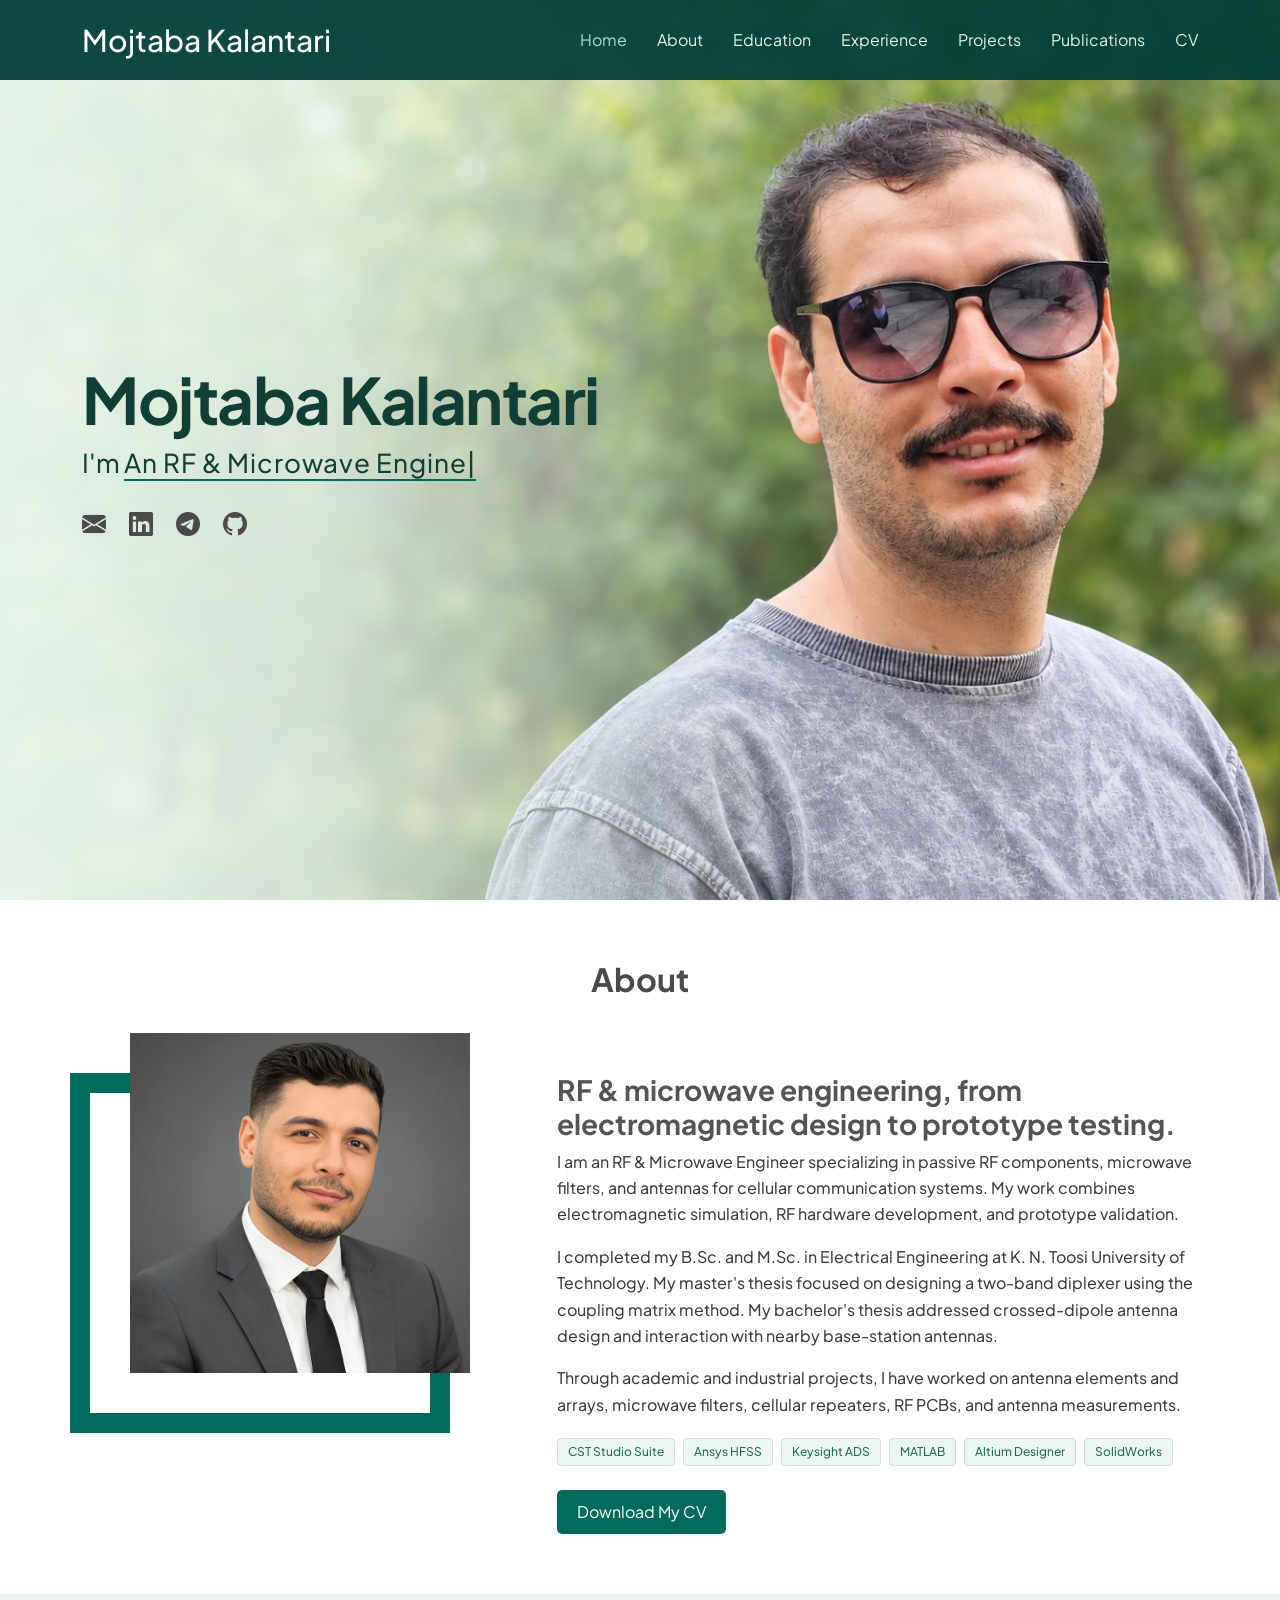
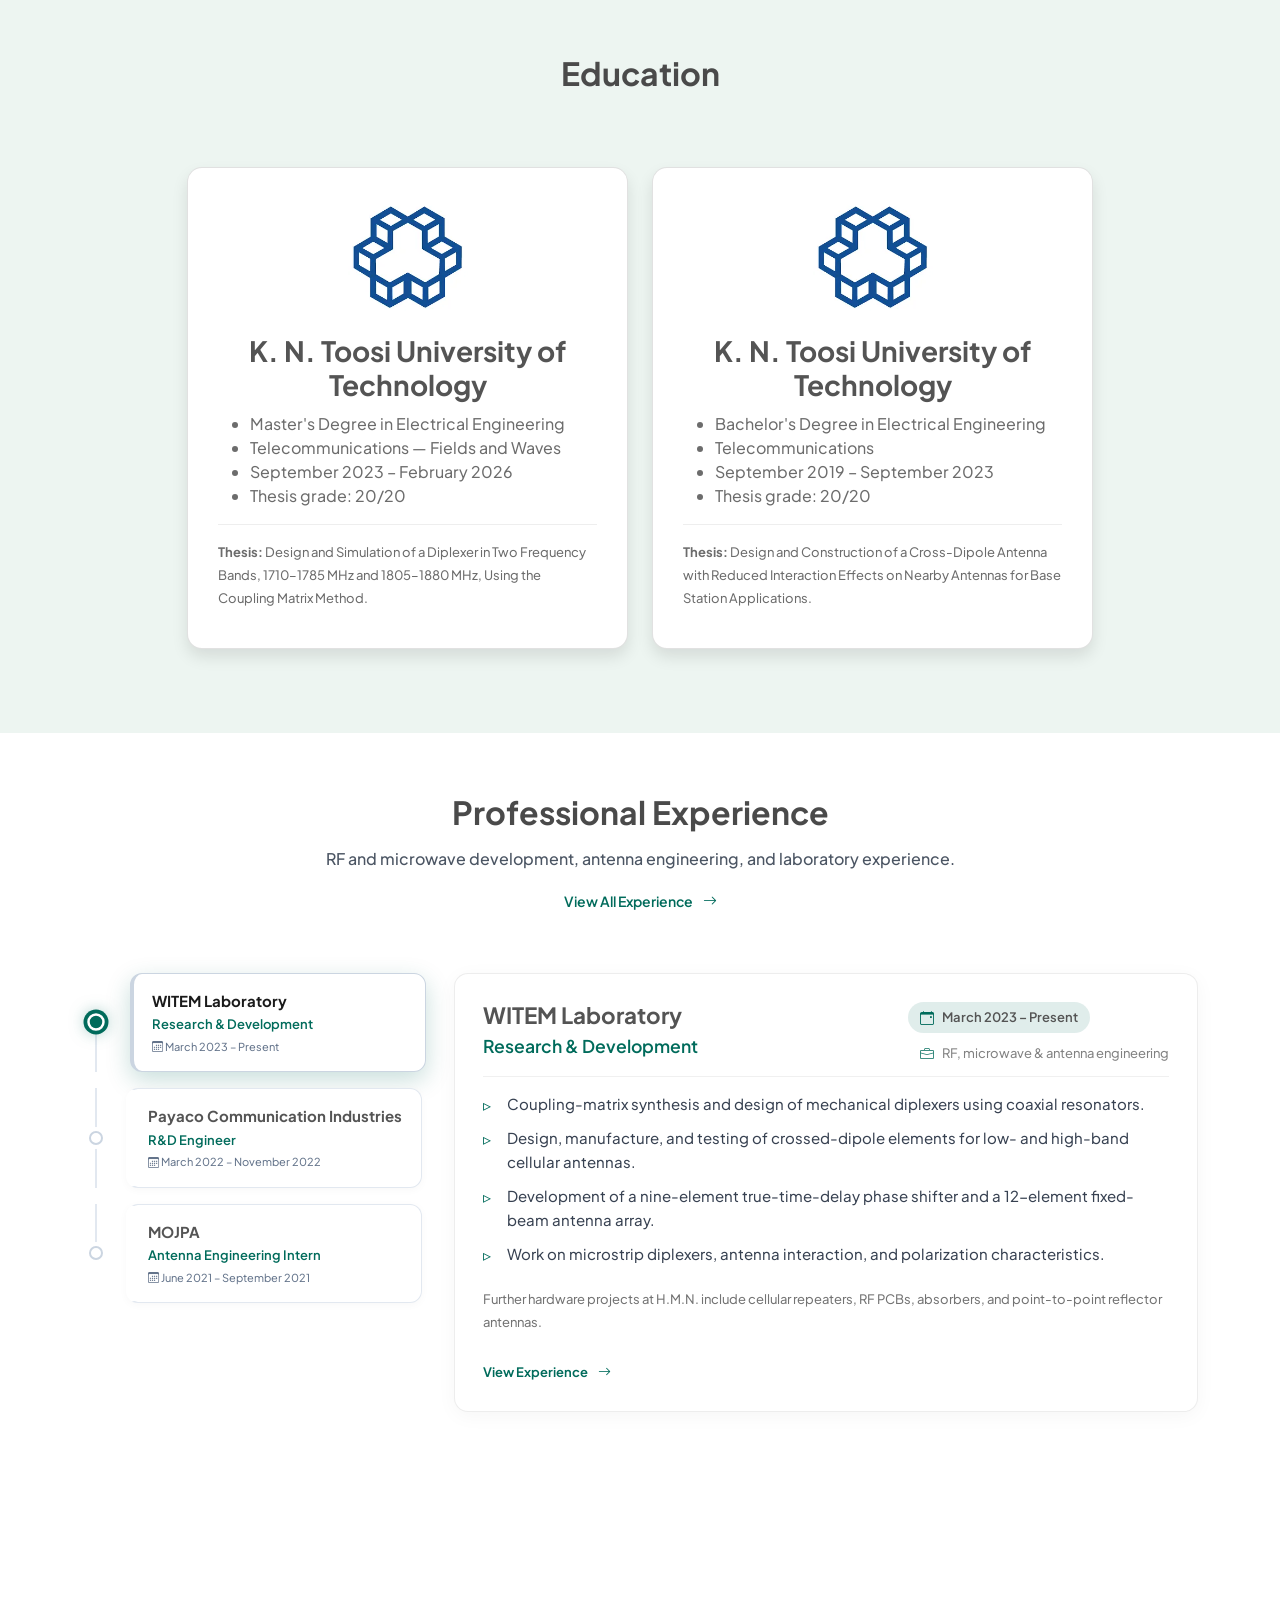
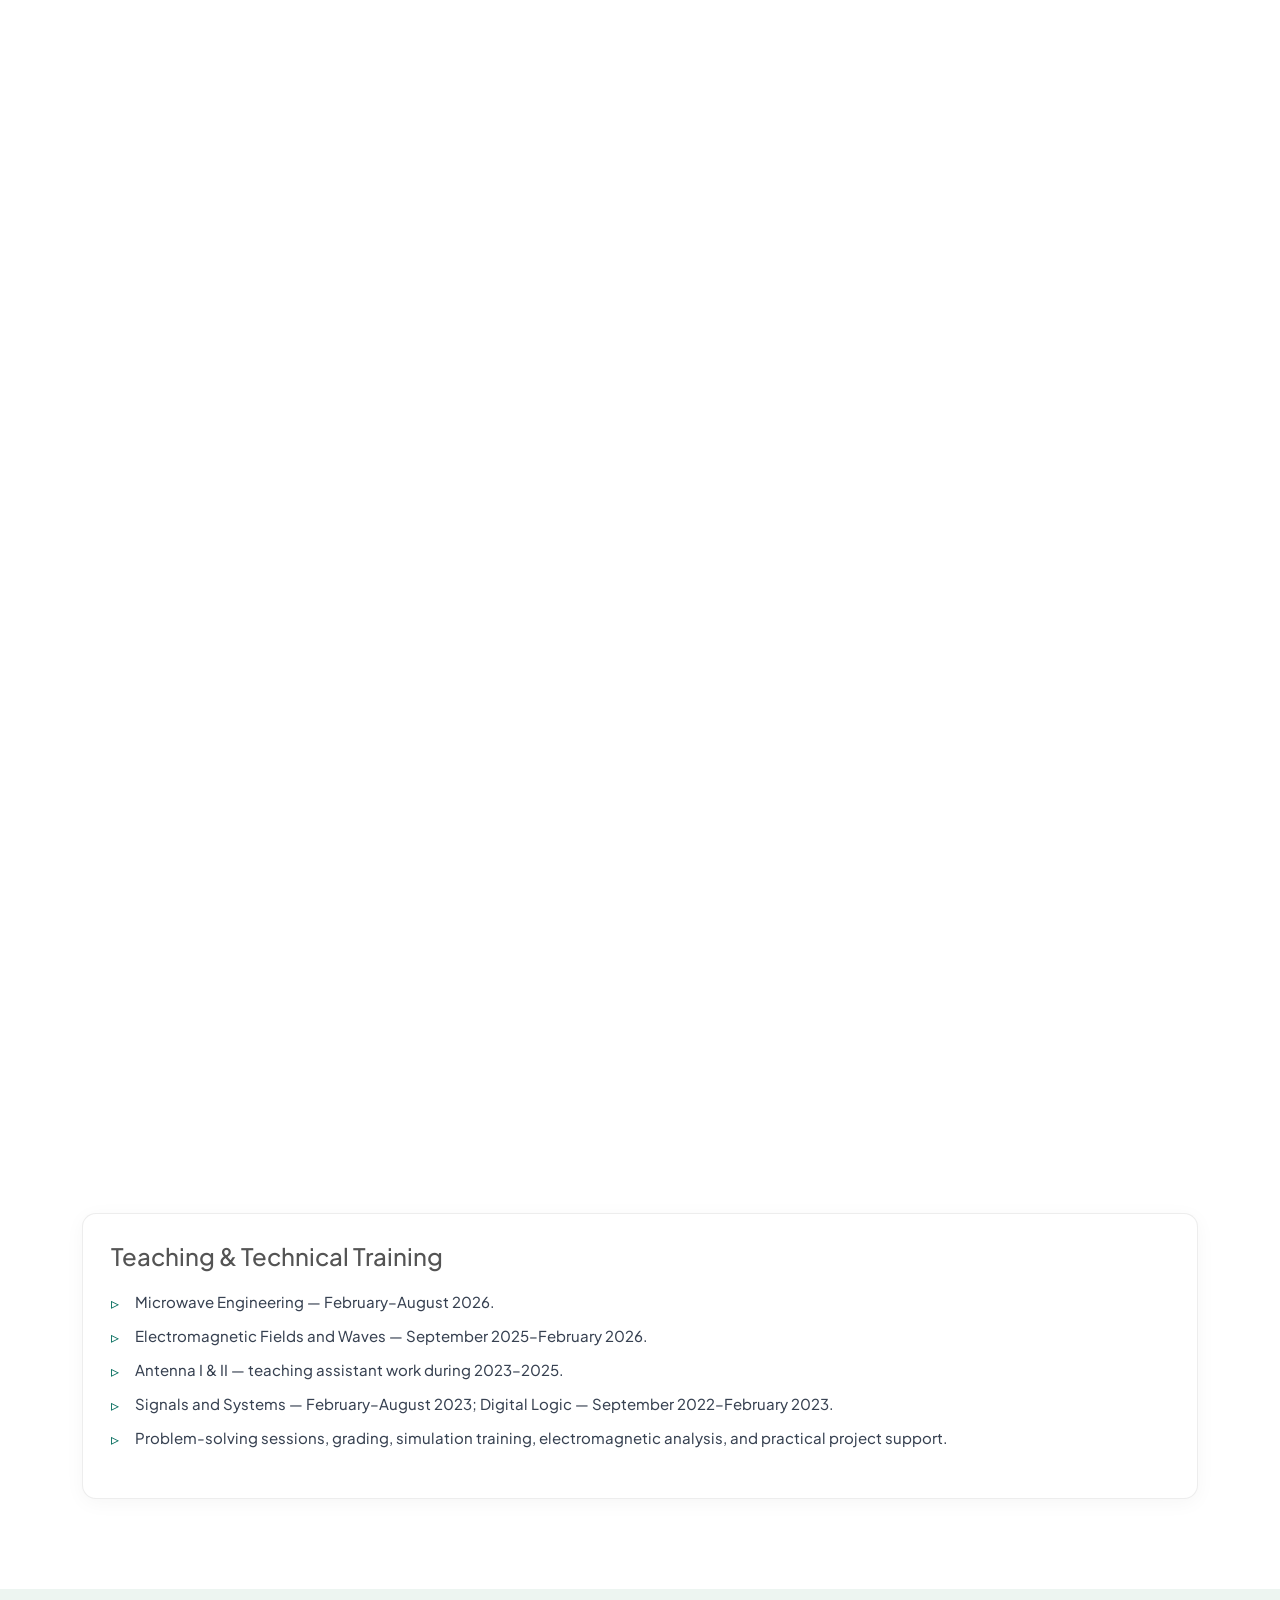
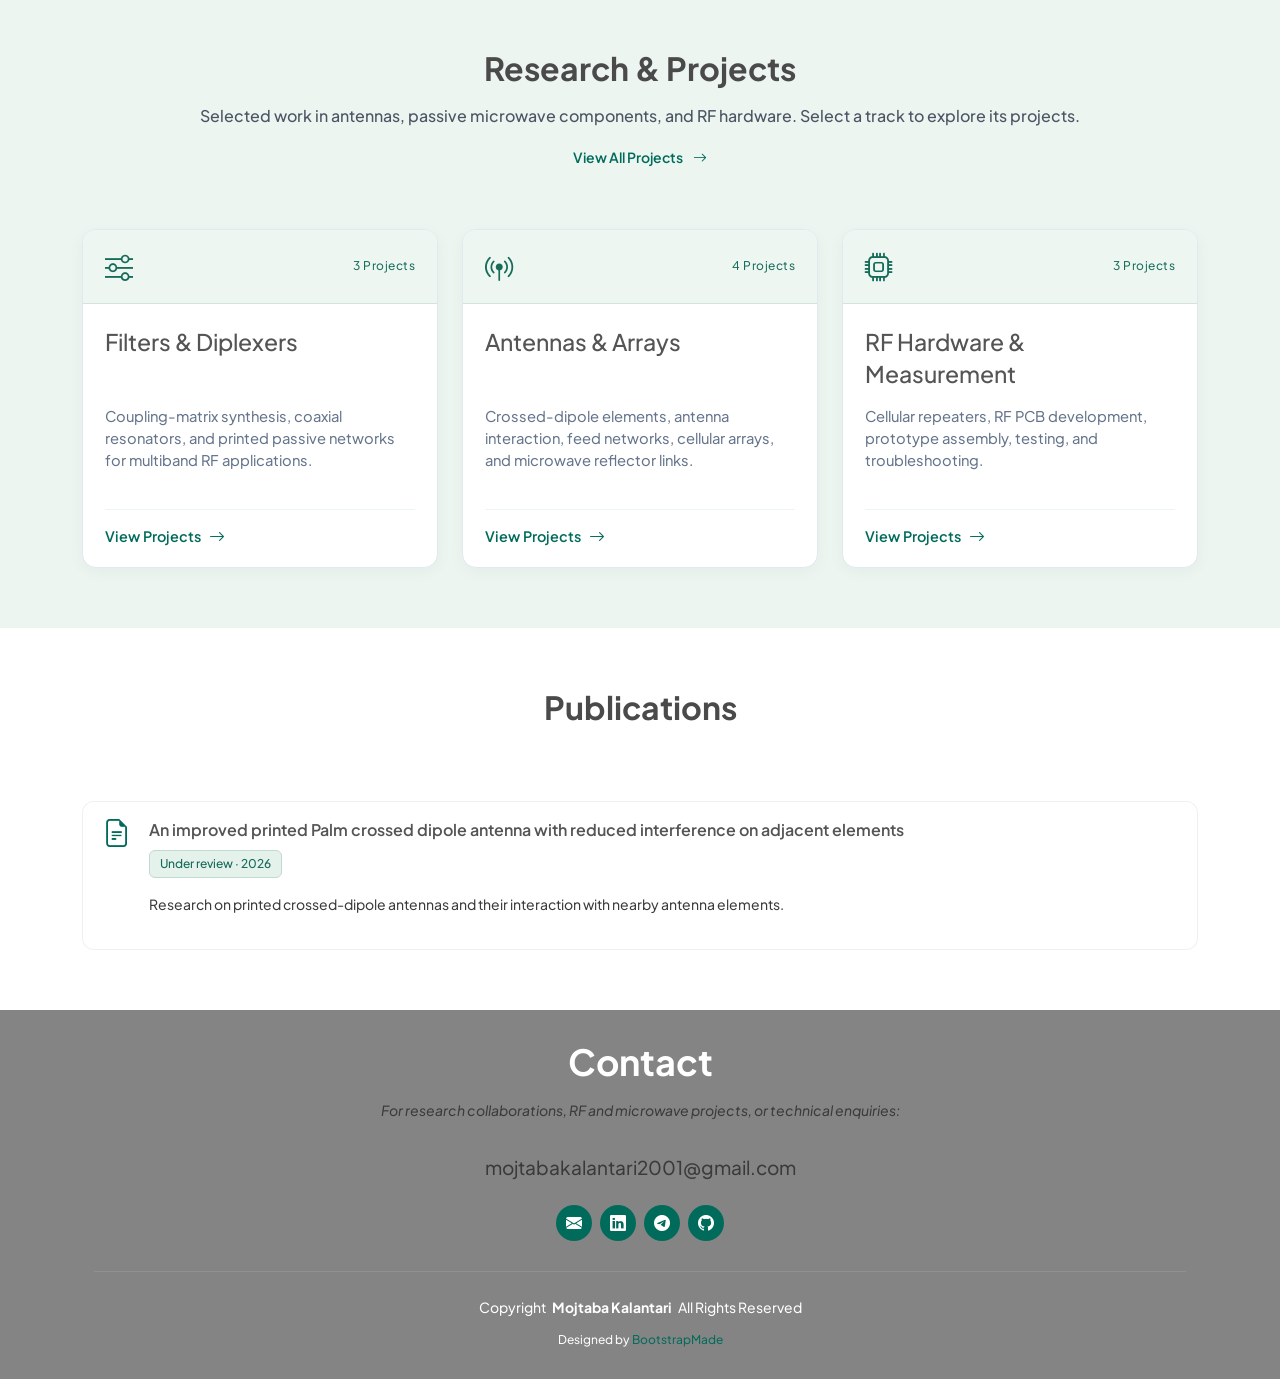
==== commit ae13c0ba: "Add dedicated experience pages and restrict particle background to projects and experience" ====
--- a/index.html
+++ b/index.html
@@ -16,12 +16,12 @@
 <link href="assets/vendor/bootstrap-icons/bootstrap-icons.css" rel="stylesheet">
 <link href="assets/vendor/aos/aos.css" rel="stylesheet">
 <link href="assets/css/main.css?v=9932bc06dd" rel="stylesheet">
-<link rel="stylesheet" href="assets/css/personal.css?v=d1c0e78b9c">
+<link rel="stylesheet" href="assets/css/personal.css?v=2f4d6b519a">
 <meta property="og:title" content="Mojtaba Kalantari | RF &amp; Microwave Engineer">
 <meta property="og:image" content="https://mojtabakalantari2001-create.github.io/assets/img/profile/hero-park.webp">
 <script>document.documentElement.classList.add("js");</script>
 <meta name="theme-color" content="#006b5b">
-<link rel="stylesheet" href="assets/css/projects.css?v=eda55a3070">
+<link rel="stylesheet" href="assets/css/projects.css?v=3ff09e54d1">
 </head>
 <body class="index-page">
 <header class="header d-flex align-items-center fixed-top" id="header">
@@ -34,7 +34,7 @@
 <li><a class="active" href="#hero">Home</a></li>
 <li><a href="#about">About</a></li>
 <li><a href="#education">Education</a></li>
-<li><a href="#experience">Experience</a></li>
+<li><a href="experience/index.html">Experience</a></li>
 <li><a href="projects/index.html">Projects</a></li>
 <li><a href="#publications">Publications</a></li>
 <li><a download="Mojtaba_Kalantari_CV.pdf" href="cv.pdf" target="_blank" rel="noopener noreferrer">CV</a></li>
@@ -46,7 +46,6 @@
 <main class="main">
 <section class="hero section dark-background" id="hero">
 <img alt="Mojtaba Kalantari outdoors in a green park" fetchpriority="high" height="941" loading="eager" src="assets/img/profile/hero-park.webp" width="1672">
-<canvas id="network-canvas" aria-hidden="true"></canvas>
 <div class="container dark-gray" data-aos="fade-up" data-aos-delay="0">
 <h2 class="dark-gray">Mojtaba Kalantari</h2>
 <p class="description">
@@ -140,6 +139,7 @@
 <div class="container section-title" data-aos="fade-up" data-aos-delay="0">
 <h2 class="dark-gray-bold">Professional Experience</h2>
 <p>RF and microwave development, antenna engineering, and laboratory experience.</p>
+<a class="projects-all-link" href="experience/index.html">View All Experience <i class="bi bi-arrow-right" aria-hidden="true"></i></a>
 </div>
 <div class="container" data-aos="fade-up" data-aos-delay="0">
 <div class="experience-story-section">
@@ -201,6 +201,7 @@
 <li>Work on microstrip diplexers, antenna interaction, and polarization characteristics.</li>
 </ul>
 <p class="job-note">Further hardware projects at H.M.N. include cellular repeaters, RF PCBs, absorbers, and point-to-point reflector antennas.</p>
+<a class="work-detail-link" href="experience/witem-laboratory.html">View Experience <i class="bi bi-arrow-right" aria-hidden="true"></i></a>
 </div>
 </div>
 <div class="exp-card-pane" id="card-payaco">
@@ -221,6 +222,7 @@
 <li>Optimization of testing and assembly processes.</li>
 <li>Delivery of a six-session internal course covering BTS links, passive intermodulation, impedance matching, and radiation characteristics.</li>
 </ul>
+<a class="work-detail-link" href="experience/payaco-communication-industries.html">View Experience <i class="bi bi-arrow-right" aria-hidden="true"></i></a>
 </div>
 </div>
 <div class="exp-card-pane" id="card-mojpa">
@@ -240,6 +242,7 @@
 <li>Design, manufacture, and testing of a circular horn antenna with circular polarization.</li>
 <li>Work on a turnstile orthomode-transducer (OMT) feed for X-band operation.</li>
 </ul>
+<a class="work-detail-link" href="experience/mojpa.html">View Experience <i class="bi bi-arrow-right" aria-hidden="true"></i></a>
 </div>
 </div>
 </div>
--- a/assets/css/personal.css
+++ b/assets/css/personal.css
@@ -62,13 +62,9 @@
 .hero .dark-gray,.hero h2,.hero .description{color:#123f35!important}
 .hero .social-links a{color:#075c4f}
 .hero .social-links a:hover{color:#008975}
-.hero #network-canvas{position:absolute;inset:0;width:100%;height:100%;z-index:3;pointer-events:none;mask-image:linear-gradient(90deg,#000 0%,#000 40%,rgba(0,0,0,.55) 52%,transparent 70%);-webkit-mask-image:linear-gradient(90deg,#000 0%,#000 40%,rgba(0,0,0,.55) 52%,transparent 70%)}
 .hero>.container{z-index:4}
 .mobile-nav-active .navmenu{--nav-dropdown-color:#28594b;--nav-dropdown-hover-color:#006b5b}
 @media(max-width:767px){
  .hero>img{position:relative;inset:auto;order:1;width:100%;height:100vw;max-height:560px;aspect-ratio:1;object-fit:cover;object-position:80% center;margin-top:34px}
  .hero:before{display:none}
- .hero #network-canvas{mask-image:linear-gradient(#000 0%,#000 35%,transparent 50%);-webkit-mask-image:linear-gradient(#000 0%,#000 35%,transparent 50%)}
 }
-@media(prefers-reduced-motion:reduce){.hero #network-canvas{display:none}}
-@media print{.hero #network-canvas{display:none}}
--- a/assets/css/projects.css
+++ b/assets/css/projects.css
@@ -55,6 +55,19 @@
 .project-related>div{display:flex;flex-wrap:wrap;gap:12px}
 .project-related a{display:inline-flex;gap:16px;align-items:center;background:#fff;padding:13px 18px;border:1px solid #d5e4db;border-radius:7px;font-size:14px}
 .project-page .footer{margin-top:0}
+.experience-track-link .track-card-label{gap:16px}
+.experience-track-link .track-card-label span{font-size:11px;line-height:1.6;text-align:right}
+.experience-track-link .track-card-body h2{font-size:22px;min-height:62px;margin-bottom:12px}
+.project-page .experience-card-role{font-size:13px!important;font-weight:650;color:#176b59!important;min-height:0!important;margin-bottom:15px}
+.work-detail-link{display:inline-flex;align-items:center;gap:10px;font-size:13px;font-weight:650;margin-top:12px}
+.experience-page .work-detail{padding:32px;margin-bottom:32px;background:#fff;border-color:#dce8e1}
+.experience-page .work-detail .company-title{font-size:26px;line-height:1.4}
+.experience-page .work-detail .experience-highlights{margin-top:26px}
+.experience-page .work-detail .experience-highlights li{font-size:15px;line-height:1.9}
+.experience-page .teaching-block{margin-top:40px}
+.experience-page .teaching-block h3{font-size:23px}
+.experience-page .work-projects{margin-bottom:28px}
+.experience-page .work-page-actions{padding-top:8px}
 @media(max-width:991px){.project-track-grid{grid-template-columns:repeat(2,minmax(0,1fr))}.project-track-link .track-card-body h2{min-height:0}.project-page .track-card-body>p{min-height:0}}
 @media(max-width:600px){.project-hero{padding:102px 0 44px;min-height:330px}.project-hero h1{font-size:32px;letter-spacing:-1px}.project-hero-description{font-size:15px}.project-breadcrumbs ol{margin-bottom:22px;font-size:12px}.project-content{padding:30px 0 42px}.project-track-grid{grid-template-columns:1fr;gap:20px}.project-page .project-section-block{padding:24px 20px}.project-page .project-section-block>h2{font-size:23px}.project-page .subproject-tab-nav{gap:5px;padding:5px}.project-page .subproject-tab-btn{flex:1 1 46%;min-width:120px;padding:10px;font-size:12px}.project-spec{padding:14px 16px}.project-spec dd{font-size:17px}.project-page .project-description{font-size:15px!important}.project-focus ul{display:grid;gap:12px}.project-related>div{display:grid}.project-page-actions{gap:20px}.project-index-intro h2{font-size:24px}}
 @media(prefers-reduced-motion:reduce){.project-hero #network-canvas{display:none}}
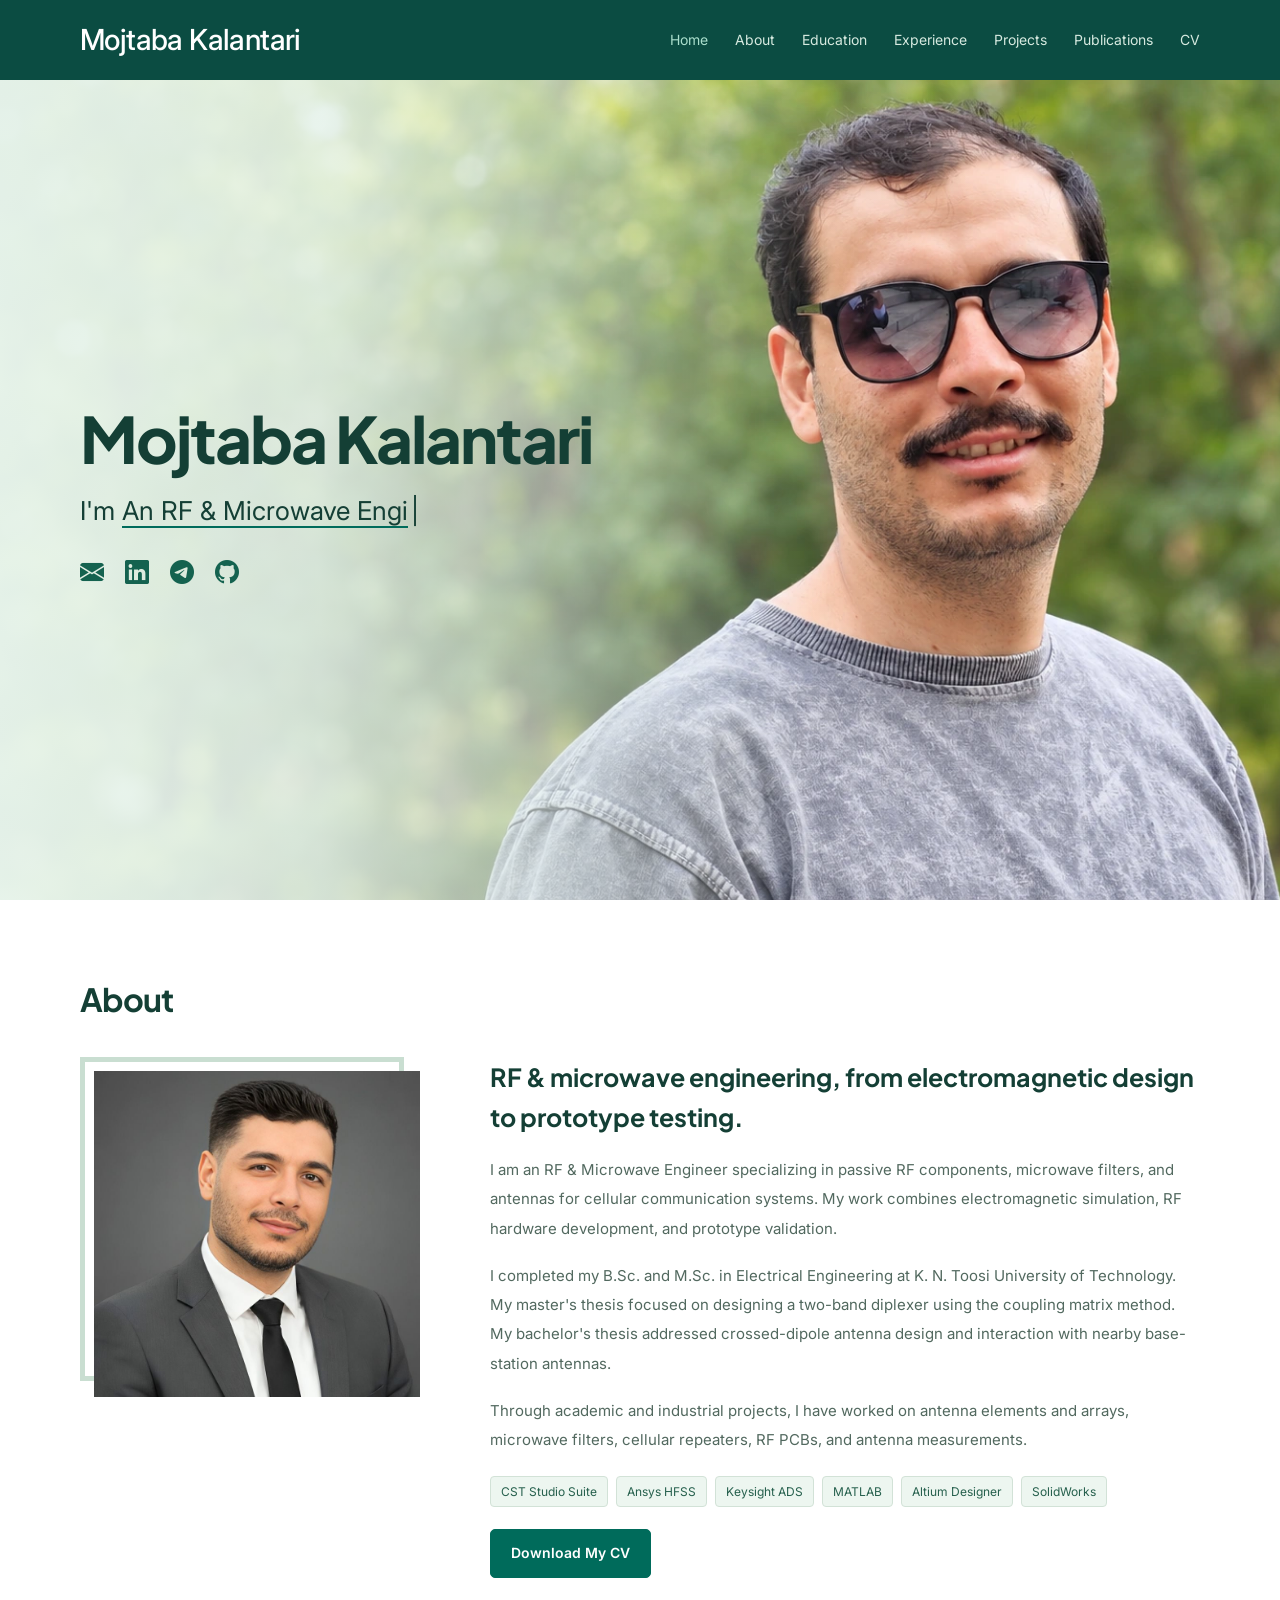
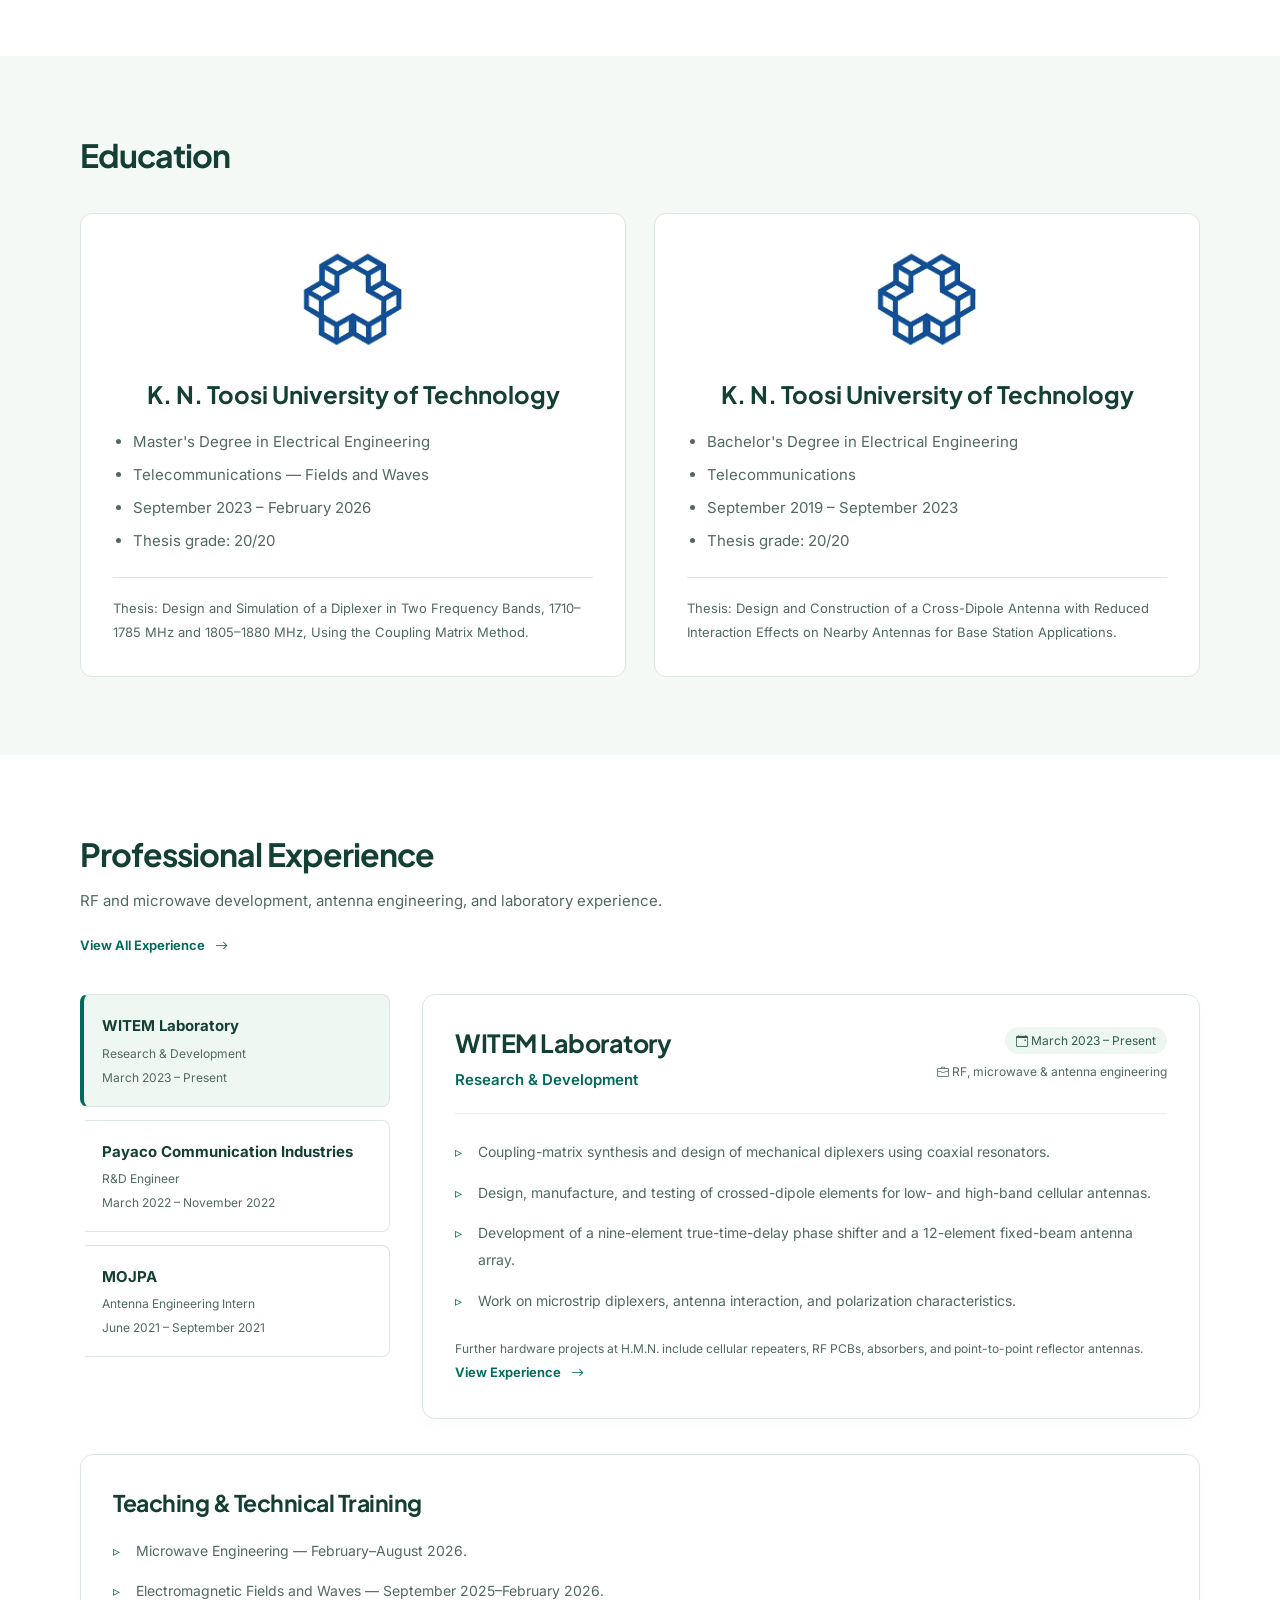
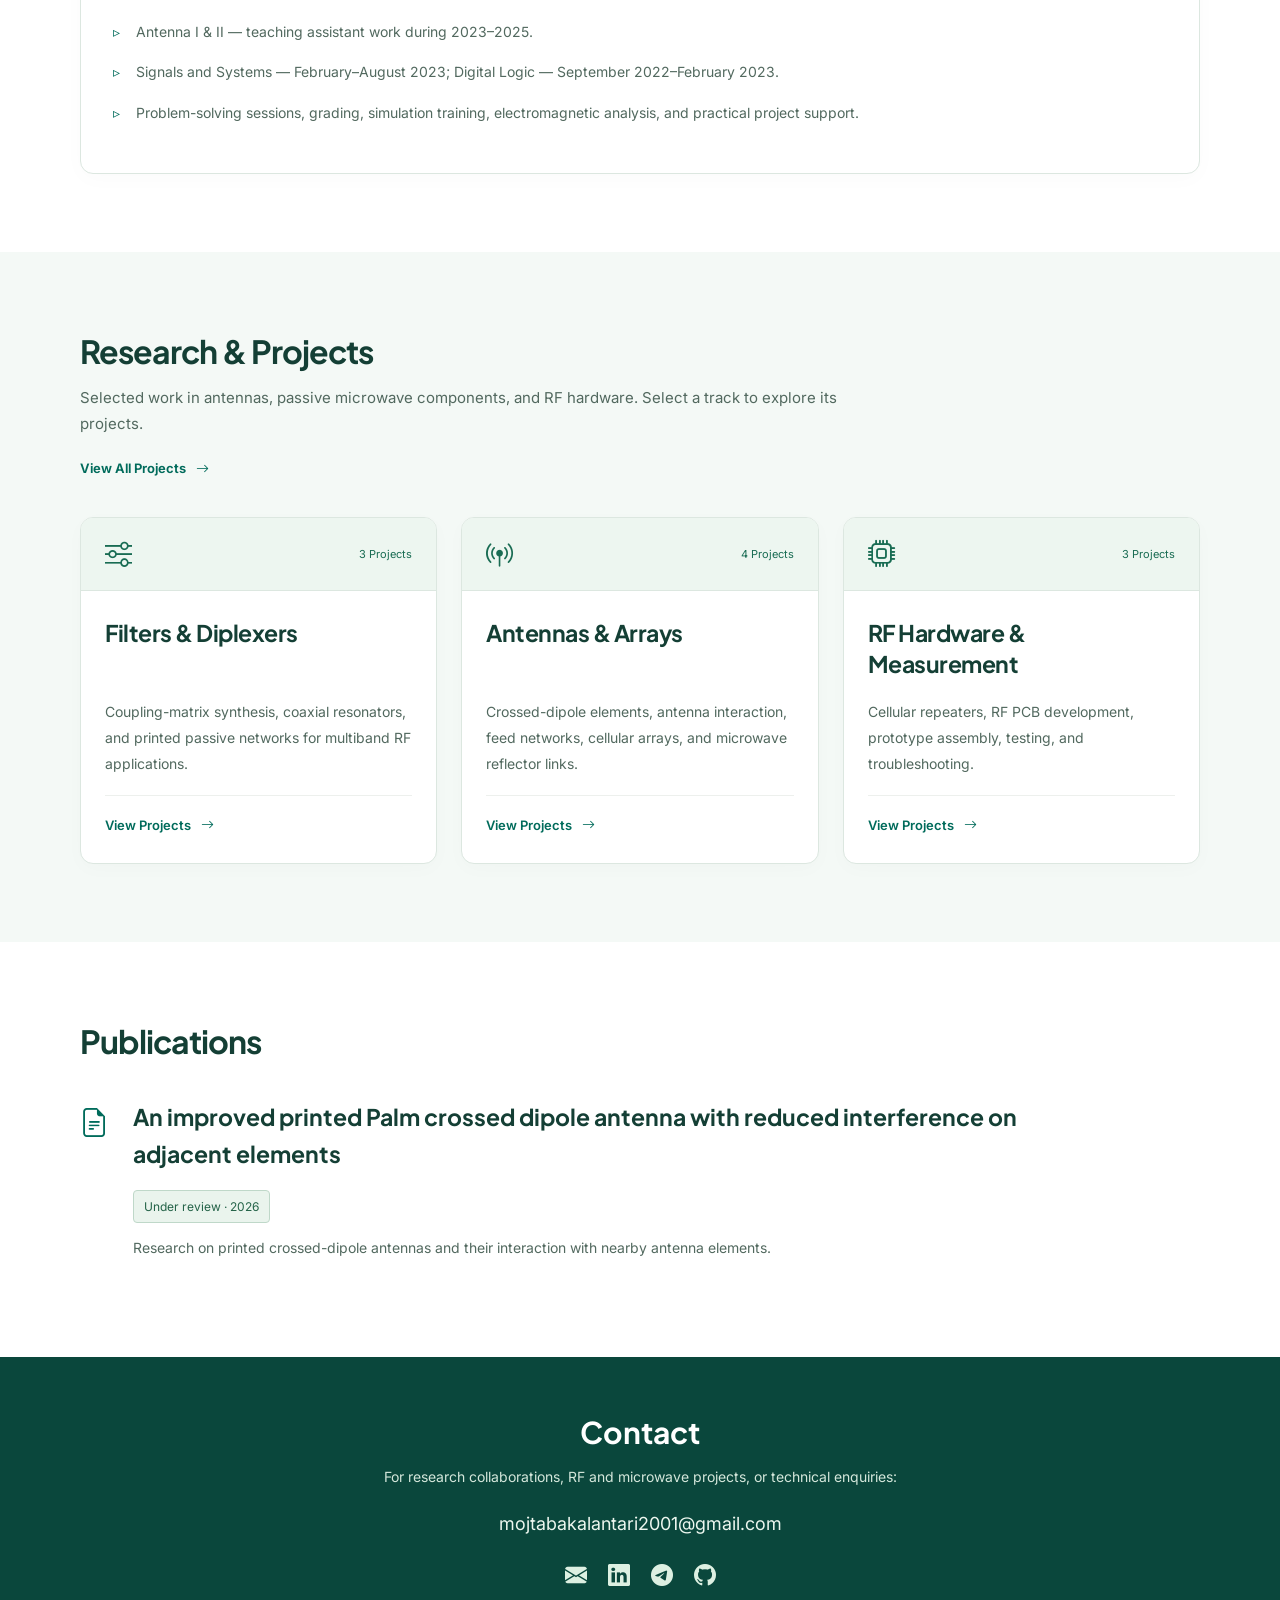
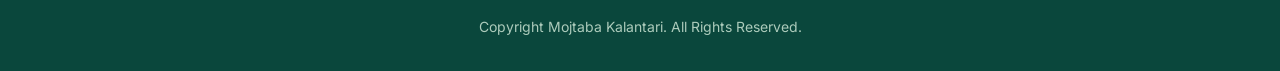
==== commit 4c11c815: "Replace template dependency with independent portfolio UI and interactive RF wave reflection" ====
--- a/index.html
+++ b/index.html
@@ -1,360 +1 @@
-<!DOCTYPE html>
-<html lang="en">
-<head>
-<meta charset="utf-8">
-<meta content="width=device-width, initial-scale=1.0" name="viewport">
-<title>Mojtaba Kalantari | RF &amp; Microwave Engineer</title>
-<link rel="canonical" href="https://mojtabakalantari2001-create.github.io/">
-<meta content="Mojtaba Kalantari — RF and microwave engineer working on antenna design, microwave filters and diplexers, and RF hardware." name="description">
-<meta content="Mojtaba Kalantari, RF, microwave engineering, antennas, diplexers, coupling matrix, electromagnetics" name="keywords">
-<link href="assets/img/icons/favicon.svg?v=5a90679c75" rel="icon">
-<link href="assets/img/icons/favicon.svg?v=5a90679c75" rel="apple-touch-icon">
-<link href="https://fonts.googleapis.com" rel="preconnect">
-<link crossorigin="" href="https://fonts.gstatic.com" rel="preconnect">
-<link href="https://fonts.googleapis.com/css2?family=Inter:wght@300;400;500;600;700&amp;family=Plus+Jakarta+Sans:wght@300;400;500;600;700;800&amp;display=swap" rel="stylesheet">
-<link href="assets/vendor/bootstrap/css/bootstrap.purged.css" rel="stylesheet">
-<link href="assets/vendor/bootstrap-icons/bootstrap-icons.css" rel="stylesheet">
-<link href="assets/vendor/aos/aos.css" rel="stylesheet">
-<link href="assets/css/main.css?v=9932bc06dd" rel="stylesheet">
-<link rel="stylesheet" href="assets/css/personal.css?v=2f4d6b519a">
-<meta property="og:title" content="Mojtaba Kalantari | RF &amp; Microwave Engineer">
-<meta property="og:image" content="https://mojtabakalantari2001-create.github.io/assets/img/profile/hero-park.webp">
-<script>document.documentElement.classList.add("js");</script>
-<meta name="theme-color" content="#006b5b">
-<link rel="stylesheet" href="assets/css/projects.css?v=3ff09e54d1">
-</head>
-<body class="index-page">
-<header class="header d-flex align-items-center fixed-top" id="header">
-<div class="container-fluid container-xl position-relative d-flex align-items-center justify-content-between">
-<a class="logo d-flex align-items-center" href="index.html">
-<h1 class="sitename">Mojtaba Kalantari</h1>
-</a>
-<nav class="navmenu" id="navmenu">
-<ul>
-<li><a class="active" href="#hero">Home</a></li>
-<li><a href="#about">About</a></li>
-<li><a href="#education">Education</a></li>
-<li><a href="experience/index.html">Experience</a></li>
-<li><a href="projects/index.html">Projects</a></li>
-<li><a href="#publications">Publications</a></li>
-<li><a download="Mojtaba_Kalantari_CV.pdf" href="cv.pdf" target="_blank" rel="noopener noreferrer">CV</a></li>
-</ul>
-<button class="mobile-nav-toggle d-xl-none bi bi-list" type="button" aria-label="Open navigation" aria-expanded="false"></button>
-</nav>
-</div>
-</header>
-<main class="main">
-<section class="hero section dark-background" id="hero">
-<img alt="Mojtaba Kalantari outdoors in a green park" fetchpriority="high" height="941" loading="eager" src="assets/img/profile/hero-park.webp" width="1672">
-<div class="container dark-gray" data-aos="fade-up" data-aos-delay="0">
-<h2 class="dark-gray">Mojtaba Kalantari</h2>
-<p class="description">
-                    I'm
-                    <span class="typed" data-typed-items="An RF &amp; Microwave Engineer,An Antenna Engineer,A Microwave Filter Designer">An RF &amp; Microwave Engineer</span>
-</p>
-<div class="social-links">
-<a aria-label="Email Contact" href="mailto:mojtabakalantari2001@gmail.com">
-<i class="bi bi-envelope-fill"></i>
-</a>
-<a aria-label="LinkedIn Profile" href="https://www.linkedin.com/in/mojtabakalantari/" target="_blank" rel="noopener noreferrer">
-<i class="bi bi-linkedin"></i>
-</a>
-<a aria-label="Telegram: @a0jik" title="@a0jik" href="https://t.me/a0jik" target="_blank" rel="noopener noreferrer">
-<i class="bi bi-telegram" aria-hidden="true"></i>
-</a>
-<a aria-label="GitHub Profile" href="https://github.com/mojtabakalantari2001-create" target="_blank" rel="noopener noreferrer">
-<i class="bi bi-github"></i>
-</a>
-</div>
-</div>
-</section>
-<section class="about section" id="about">
-<div class="container section-title" data-aos="fade-up" data-aos-delay="0">
-<h2 class="dark-gray-bold">About</h2>
-</div>
-<div class="container" data-aos="fade-up" data-aos-delay="0">
-<div class="row gy-4 justify-content-between">
-<div class="col-lg-4 profile-img align-self-start">
-<img alt="Mojtaba Kalantari" class="img-fluid" fetchpriority="high" height="800" loading="eager" src="assets/portrait.jpg" width="800">
-</div>
-<div class="col-lg-7 content">
-<h3>RF &amp; microwave engineering, from electromagnetic design to prototype testing.</h3>
-<div class="boxed-paragraph">
-<p>I am an RF &amp; Microwave Engineer specializing in passive RF components, microwave filters, and antennas for cellular communication systems. My work combines electromagnetic simulation, RF hardware development, and prototype validation.</p>
-<p>I completed my B.Sc. and M.Sc. in Electrical Engineering at K. N. Toosi University of Technology. My master's thesis focused on designing a two-band diplexer using the coupling matrix method. My bachelor's thesis addressed crossed-dipole antenna design and interaction with nearby base-station antennas.</p>
-<p>Through academic and industrial projects, I have worked on antenna elements and arrays, microwave filters, cellular repeaters, RF PCBs, and antenna measurements.</p>
-</div>
-<div class="portfolio-tools" aria-label="Engineering tools">
-<span>CST Studio Suite</span><span>Ansys HFSS</span><span>Keysight ADS</span><span>MATLAB</span><span>Altium Designer</span><span>SolidWorks</span>
-</div>
-<a class="btn btn-custom" href="cv.pdf" download="Mojtaba_Kalantari_CV.pdf">Download My CV</a>
-</div>
-</div>
-</div>
-</section>
-<section class="education section light-background" id="education">
-<div class="container section-title" data-aos="fade-up" data-aos-delay="0">
-<h2 class="dark-gray-bold">Education</h2>
-</div>
-<div class="container d-flex justify-content-center" data-aos="fade-up" data-aos-delay="0">
-<div class="row justify-content-center">
-<div class="col-md-6 col-lg-5 mb-4">
-<div class="education-card text-center">
-<div class="education-image mx-auto mb-3">
-<img alt="K. N. Toosi University of Technology" class="img-fluid" height="225" loading="lazy" src="assets/img/icons/KNTU.webp" style="max-width: 100%; height: auto; border-radius: 10px" width="225">
-</div>
-<div class="education-content">
-<h3>K. N. Toosi University of Technology</h3>
-<ul class="education-list text-start">
-<li>Master's Degree in Electrical Engineering</li>
-<li>Telecommunications — Fields and Waves</li>
-<li>September 2023 – February 2026</li>
-<li>Thesis grade: 20/20</li>
-</ul>
-<p class="education-thesis"><strong>Thesis:</strong> Design and Simulation of a Diplexer in Two Frequency Bands, 1710–1785 MHz and 1805–1880 MHz, Using the Coupling Matrix Method.</p>
-</div>
-</div>
-</div>
-<div class="col-md-6 col-lg-5 mb-4">
-<div class="education-card text-center">
-<div class="education-image mx-auto mb-3">
-<img alt="K. N. Toosi University of Technology" class="img-fluid" height="225" loading="lazy" src="assets/img/icons/KNTU.webp" style="max-width: 100%; height: auto; border-radius: 10px" width="225">
-</div>
-<div class="education-content">
-<h3>K. N. Toosi University of Technology</h3>
-<ul class="education-list text-start">
-<li>Bachelor's Degree in Electrical Engineering</li>
-<li>Telecommunications</li>
-<li>September 2019 – September 2023</li>
-<li>Thesis grade: 20/20</li>
-</ul>
-<p class="education-thesis"><strong>Thesis:</strong> Design and Construction of a Cross-Dipole Antenna with Reduced Interaction Effects on Nearby Antennas for Base Station Applications.</p>
-</div>
-</div>
-</div>
-</div>
-</div>
-</section>
-<section class="experience section" id="experience">
-<div class="container section-title" data-aos="fade-up" data-aos-delay="0">
-<h2 class="dark-gray-bold">Professional Experience</h2>
-<p>RF and microwave development, antenna engineering, and laboratory experience.</p>
-<a class="projects-all-link" href="experience/index.html">View All Experience <i class="bi bi-arrow-right" aria-hidden="true"></i></a>
-</div>
-<div class="container" data-aos="fade-up" data-aos-delay="0">
-<div class="experience-story-section">
-<div class="experience-story-grid">
-<div class="exp-sticky-nav" id="exp-nav-container">
-<div class="exp-timeline-row active" id="exp-nav-witem" onclick="jumpToExpIndex(0)" role="button" tabindex="0" aria-controls="card-witem" aria-pressed="true">
-<div class="exp-timeline-col">
-<div class="timeline-bullet"></div>
-</div>
-<div class="exp-nav-card">
-<div class="exp-nav-title">WITEM Laboratory</div>
-<div class="exp-nav-role">Research &amp; Development</div>
-<div class="exp-nav-date">
-<i class="bi bi-calendar3" aria-hidden="true"></i> March 2023 – Present</div>
-</div>
-</div>
-<div class="exp-timeline-row" id="exp-nav-payaco" onclick="jumpToExpIndex(1)" role="button" tabindex="0" aria-controls="card-payaco" aria-pressed="false">
-<div class="exp-timeline-col">
-<div class="timeline-bullet"></div>
-</div>
-<div class="exp-nav-card">
-<div class="exp-nav-title">Payaco Communication Industries</div>
-<div class="exp-nav-role">R&amp;D Engineer</div>
-<div class="exp-nav-date">
-<i class="bi bi-calendar3" aria-hidden="true"></i> March 2022 – November 2022</div>
-</div>
-</div>
-<div class="exp-timeline-row" id="exp-nav-mojpa" onclick="jumpToExpIndex(2)" role="button" tabindex="0" aria-controls="card-mojpa" aria-pressed="false">
-<div class="exp-timeline-col">
-<div class="timeline-bullet"></div>
-</div>
-<div class="exp-nav-card">
-<div class="exp-nav-title">MOJPA</div>
-<div class="exp-nav-role">Antenna Engineering Intern</div>
-<div class="exp-nav-date">
-<i class="bi bi-calendar3" aria-hidden="true"></i> June 2021 – September 2021</div>
-</div>
-</div>
-</div>
-<div class="exp-stage-column">
-<div class="exp-stage-viewport">
-<div class="exp-card-pane active" id="card-witem">
-<div class="experience-card">
-<div class="company-header">
-<div>
-<h3 class="company-title">WITEM Laboratory</h3>
-<div class="role-title">Research &amp; Development</div>
-</div>
-<div class="exp-header-meta">
-<span class="period-badge"><i class="bi bi-calendar-event" aria-hidden="true"></i> March 2023 – Present</span>
-<div class="location-badge mt-1">
-<i class="bi bi-briefcase" aria-hidden="true"></i> RF, microwave &amp; antenna engineering</div>
-</div>
-</div>
-<ul class="experience-highlights">
-<li>Coupling-matrix synthesis and design of mechanical diplexers using coaxial resonators.</li>
-<li>Design, manufacture, and testing of crossed-dipole elements for low- and high-band cellular antennas.</li>
-<li>Development of a nine-element true-time-delay phase shifter and a 12-element fixed-beam antenna array.</li>
-<li>Work on microstrip diplexers, antenna interaction, and polarization characteristics.</li>
-</ul>
-<p class="job-note">Further hardware projects at H.M.N. include cellular repeaters, RF PCBs, absorbers, and point-to-point reflector antennas.</p>
-<a class="work-detail-link" href="experience/witem-laboratory.html">View Experience <i class="bi bi-arrow-right" aria-hidden="true"></i></a>
-</div>
-</div>
-<div class="exp-card-pane" id="card-payaco">
-<div class="experience-card">
-<div class="company-header">
-<div>
-<h3 class="company-title">Payaco Communication Industries</h3>
-<div class="role-title">R&amp;D Engineer</div>
-</div>
-<div class="exp-header-meta">
-<span class="period-badge"><i class="bi bi-calendar-event" aria-hidden="true"></i> March 2022 – November 2022</span>
-<div class="location-badge mt-1">
-<i class="bi bi-briefcase" aria-hidden="true"></i> RF development &amp; testing</div>
-</div>
-</div>
-<ul class="experience-highlights">
-<li>Troubleshooting and performance improvement of RF hardware.</li>
-<li>Optimization of testing and assembly processes.</li>
-<li>Delivery of a six-session internal course covering BTS links, passive intermodulation, impedance matching, and radiation characteristics.</li>
-</ul>
-<a class="work-detail-link" href="experience/payaco-communication-industries.html">View Experience <i class="bi bi-arrow-right" aria-hidden="true"></i></a>
-</div>
-</div>
-<div class="exp-card-pane" id="card-mojpa">
-<div class="experience-card">
-<div class="company-header">
-<div>
-<h3 class="company-title">MOJPA</h3>
-<div class="role-title">Antenna Engineering Intern</div>
-</div>
-<div class="exp-header-meta">
-<span class="period-badge"><i class="bi bi-calendar-event" aria-hidden="true"></i> June 2021 – September 2021</span>
-<div class="location-badge mt-1">
-<i class="bi bi-briefcase" aria-hidden="true"></i> X-band antenna development</div>
-</div>
-</div>
-<ul class="experience-highlights">
-<li>Design, manufacture, and testing of a circular horn antenna with circular polarization.</li>
-<li>Work on a turnstile orthomode-transducer (OMT) feed for X-band operation.</li>
-</ul>
-<a class="work-detail-link" href="experience/mojpa.html">View Experience <i class="bi bi-arrow-right" aria-hidden="true"></i></a>
-</div>
-</div>
-</div>
-</div>
-</div>
-</div>
-</div>
-<div class="container teaching-block"><div class="experience-card">
-<h3>Teaching &amp; Technical Training</h3>
-<ul class="experience-highlights">
-<li>Microwave Engineering — February–August 2026.</li>
-<li>Electromagnetic Fields and Waves — September 2025–February 2026.</li>
-<li>Antenna I &amp; II — teaching assistant work during 2023–2025.</li>
-<li>Signals and Systems — February–August 2023; Digital Logic — September 2022–February 2023.</li>
-<li>Problem-solving sessions, grading, simulation training, electromagnetic analysis, and practical project support.</li>
-</ul>
-</div></div></section>
-<section class="portfolio section light-background" id="projects">
-<div class="container section-title" data-aos="fade-up" data-aos-delay="0">
-<h2 class="dark-gray-bold">Research &amp; Projects</h2>
-<p>Selected work in antennas, passive microwave components, and RF hardware. Select a track to explore its projects.</p>
-<a class="projects-all-link" href="projects/index.html">View All Projects <i class="bi bi-arrow-right" aria-hidden="true"></i></a>
-</div>
-<div class="container">
-<div class="row gy-4" data-aos="fade-up" data-aos-delay="0">
-<div class="col-lg-4 col-md-6">
-<a class="track-card-container project-track-link" aria-label="Explore Filters &amp; Diplexers" href="projects/filters-diplexers.html">
-<div class="track-card-label">
-<i class="bi bi-sliders" aria-hidden="true"></i><span>3 Projects</span>
-</div>
-<div class="track-card-body">
-<h3>Filters &amp; Diplexers</h3>
-<p>Coupling-matrix synthesis, coaxial resonators, and printed passive networks for multiband RF applications.</p>
-<div class="track-card-footer">
-<span class="track-explore-btn">View Projects <i class="bi bi-arrow-right"></i>
-</span>
-</div>
-</div>
-</a>
-</div>
-<div class="col-lg-4 col-md-6">
-<a class="track-card-container project-track-link" aria-label="Explore Antennas &amp; Arrays" href="projects/antennas-arrays.html">
-<div class="track-card-label">
-<i class="bi bi-broadcast-pin" aria-hidden="true"></i><span>4 Projects</span>
-</div>
-<div class="track-card-body">
-<h3>Antennas &amp; Arrays</h3>
-<p>Crossed-dipole elements, antenna interaction, feed networks, cellular arrays, and microwave reflector links.</p>
-<div class="track-card-footer">
-<span class="track-explore-btn">View Projects <i class="bi bi-arrow-right"></i>
-</span>
-</div>
-</div>
-</a>
-</div>
-<div class="col-lg-4 col-md-6">
-<a class="track-card-container project-track-link" aria-label="Explore RF Hardware &amp; Measurement" href="projects/rf-hardware-measurement.html">
-<div class="track-card-label">
-<i class="bi bi-cpu" aria-hidden="true"></i><span>3 Projects</span>
-</div>
-<div class="track-card-body">
-<h3>RF Hardware &amp; Measurement</h3>
-<p>Cellular repeaters, RF PCB development, prototype assembly, testing, and troubleshooting.</p>
-<div class="track-card-footer">
-<span class="track-explore-btn">View Projects <i class="bi bi-arrow-right"></i>
-</span>
-</div>
-</div>
-</a>
-</div>
-</div>
-</div>
-</section>
-<section class="publications section" id="publications"><div class="container section-title" data-aos="fade-up" data-aos-delay="0"><h2 class="dark-gray-bold">Publications</h2></div>
-<div class="container"><div class="publication-item d-flex" data-aos="fade-up" data-aos-delay="0">
-<div class="icon flex-shrink-0"><i class="bi bi-file-earmark-text" aria-hidden="true"></i></div>
-<div>
-<h3 class="title">An improved printed Palm crossed dipole antenna with reduced interference on adjacent elements</h3>
-<span class="badge publication-status">Under review · 2026</span><p class="publication-description">Research on printed crossed-dipole antennas and their interaction with nearby antenna elements.</p>
-</div>
-</div></div></section>
-</main>
-<footer class="footer dark-background" id="footer">
-<div class="container">
-<h3 class="sitename">Contact</h3>
-<p>For research collaborations, RF and microwave projects, or technical enquiries:</p>
-<p class="contact-email"><a href="mailto:mojtabakalantari2001@gmail.com">mojtabakalantari2001@gmail.com</a></p>
-<div class="social-links d-flex justify-content-center">
-<a aria-label="Email Contact" href="mailto:mojtabakalantari2001@gmail.com">
-<i class="bi bi-envelope-fill"></i>
-</a>
-<a aria-label="LinkedIn Profile" href="https://www.linkedin.com/in/mojtabakalantari/" target="_blank" rel="noopener noreferrer">
-<i class="bi bi-linkedin"></i>
-</a>
-<a aria-label="Telegram: @a0jik" title="@a0jik" href="https://t.me/a0jik" target="_blank" rel="noopener noreferrer">
-<i class="bi bi-telegram" aria-hidden="true"></i>
-</a>
-<a aria-label="GitHub Profile" href="https://github.com/mojtabakalantari2001-create" target="_blank" rel="noopener noreferrer">
-<i class="bi bi-github"></i>
-</a>
-</div>
-<div class="container">
-<div class="copyright">
-<span>Copyright</span> <strong class="px-1 sitename">Mojtaba Kalantari</strong> <span>All Rights
-                        Reserved</span>
-</div>
-<div class="credits">Designed by <a href="https://bootstrapmade.com/">BootstrapMade</a>
-</div>
-</div>
-</div>
-</footer>
-<a aria-label="Scroll to Top" class="scroll-top d-flex align-items-center justify-content-center" href="#" id="scroll-top"><i class="bi bi-arrow-up-short"></i></a>
-<script src="assets/vendor/bootstrap/js/bootstrap.bundle.min.js"></script><script src="assets/vendor/aos/aos.js"></script><script src="assets/vendor/typed.js/typed.umd.js"></script><script src="assets/js/main.js?v=55a8c1320a"></script><script src="assets/js/personal.js?v=8769570689"></script><noscript><style>[data-aos]{opacity:1!important;transform:none!important}.exp-card-pane{display:block!important;opacity:1!important;transform:none!important}.experience-story-section{min-height:auto}.experience-story-grid{position:static}.navmenu ul{display:block;position:static}</style></noscript>
-</body>
-</html>
+<!doctype html><html lang="en"><head><meta charset="utf-8"><meta name="viewport" content="width=device-width,initial-scale=1"><meta name="theme-color" content="#006b5b"><title>RF &amp; Microwave Engineer | Mojtaba Kalantari</title><meta name="description" content="Mojtaba Kalantari — RF and microwave engineering, antennas, filters and diplexers."><link rel="canonical" href="https://mojtabakalantari2001-create.github.io/"><meta property="og:title" content="RF &amp; Microwave Engineer | Mojtaba Kalantari"><meta property="og:image" content="https://mojtabakalantari2001-create.github.io/assets/img/profile/hero-park.webp"><link rel="icon" href="assets/img/icons/favicon.svg"><link rel="preconnect" href="https://fonts.googleapis.com"><link rel="preconnect" href="https://fonts.gstatic.com" crossorigin><link href="https://fonts.googleapis.com/css2?family=Inter:wght@300;400;500;600;700&amp;family=Plus+Jakarta+Sans:wght@300;400;500;600;700;800&amp;display=swap" rel="stylesheet"><link href="assets/vendor/bootstrap-icons/bootstrap-icons.css" rel="stylesheet"><link href="assets/css/portfolio.css?v=9748ecbd55" rel="stylesheet"></head><body><header class="site-header"><div class="container header-row"><a class="brand" href="index.html">Mojtaba Kalantari</a><nav id="site-nav" class="site-nav" aria-label="Main navigation"><a href="index.html#hero" class="is-active" aria-current="page">Home</a><a href="index.html#about">About</a><a href="index.html#education">Education</a><a href="experience/index.html">Experience</a><a href="projects/index.html">Projects</a><a href="index.html#publications">Publications</a><a href="cv.pdf" download="Mojtaba_Kalantari_CV.pdf">CV</a></nav><button class="menu-toggle" type="button" aria-controls="site-nav" aria-expanded="false" aria-label="Open navigation"><i class="bi bi-list" aria-hidden="true"></i></button></div></header><main><section class="home-hero" id="hero"><img class="hero-photo" src="assets/img/profile/hero-park.webp" alt="Mojtaba Kalantari outdoors in a green park" width="1672" height="941" fetchpriority="high"><div class="container hero-copy"><h1>Mojtaba Kalantari</h1><p class="hero-role">I'm <span class="typed-role" data-roles="An RF &amp; Microwave Engineer|An Antenna Engineer|A Microwave Filter Designer">An RF &amp; Microwave Engineer</span><span class="typing-caret" aria-hidden="true">|</span></p><div class="social-links"><a href="mailto:mojtabakalantari2001@gmail.com" aria-label="Email Contact"><i class="bi bi-envelope-fill" aria-hidden="true"></i></a><a href="https://www.linkedin.com/in/mojtabakalantari/" aria-label="LinkedIn Profile" target="_blank" rel="noopener noreferrer"><i class="bi bi-linkedin" aria-hidden="true"></i></a><a href="https://t.me/a0jik" aria-label="Telegram: @a0jik" target="_blank" rel="noopener noreferrer"><i class="bi bi-telegram" aria-hidden="true"></i></a><a href="https://github.com/mojtabakalantari2001-create" aria-label="GitHub Profile" target="_blank" rel="noopener noreferrer"><i class="bi bi-github" aria-hidden="true"></i></a></div></div></section><section class="section" id="about"><div class="container"><div class="section-heading"><h2>About</h2></div><div class="about-grid"><div class="about-photo"><img src="assets/portrait.jpg" alt="Mojtaba Kalantari" width="800" height="800" loading="lazy"></div><div class="about-copy"><h3>RF &amp; microwave engineering, from electromagnetic design to prototype testing.</h3><p>I am an RF &amp; Microwave Engineer specializing in passive RF components, microwave filters, and antennas for cellular communication systems. My work combines electromagnetic simulation, RF hardware development, and prototype validation.</p><p>I completed my B.Sc. and M.Sc. in Electrical Engineering at K. N. Toosi University of Technology. My master&#x27;s thesis focused on designing a two-band diplexer using the coupling matrix method. My bachelor&#x27;s thesis addressed crossed-dipole antenna design and interaction with nearby base-station antennas.</p><p>Through academic and industrial projects, I have worked on antenna elements and arrays, microwave filters, cellular repeaters, RF PCBs, and antenna measurements.</p><div class="tool-tags"><span>CST Studio Suite</span><span>Ansys HFSS</span><span>Keysight ADS</span><span>MATLAB</span><span>Altium Designer</span><span>SolidWorks</span></div><a class="button-link" href="cv.pdf" download="Mojtaba_Kalantari_CV.pdf">Download My CV</a></div></div></div></section><section class="section wash" id="education"><div class="container"><div class="section-heading"><h2>Education</h2></div><div class="education-grid"><article class="education-card"><img src="assets/img/icons/KNTU.webp" alt="K. N. Toosi University of Technology" width="225" height="225" loading="lazy"><h3>K. N. Toosi University of Technology</h3><ul><li>Master&#x27;s Degree in Electrical Engineering</li><li>Telecommunications — Fields and Waves</li><li>September 2023 – February 2026</li><li>Thesis grade: 20/20</li></ul><p class="thesis">Thesis: Design and Simulation of a Diplexer in Two Frequency Bands, 1710–1785 MHz and 1805–1880 MHz, Using the Coupling Matrix Method.</p></article><article class="education-card"><img src="assets/img/icons/KNTU.webp" alt="K. N. Toosi University of Technology" width="225" height="225" loading="lazy"><h3>K. N. Toosi University of Technology</h3><ul><li>Bachelor&#x27;s Degree in Electrical Engineering</li><li>Telecommunications</li><li>September 2019 – September 2023</li><li>Thesis grade: 20/20</li></ul><p class="thesis">Thesis: Design and Construction of a Cross-Dipole Antenna with Reduced Interaction Effects on Nearby Antennas for Base Station Applications.</p></article></div></div></section><section class="section" id="experience"><div class="container"><div class="section-heading"><h2>Professional Experience</h2><p>RF and microwave development, antenna engineering, and laboratory experience.</p><a class="inline-link" href="experience/index.html">View All Experience <i class="bi bi-arrow-right" aria-hidden="true"></i></a></div><div class="work-switch" data-tab-set><div role="tablist" aria-label="Professional experience"><button type="button" class="role-choice" role="tab" id="select-witem" aria-controls="role-witem" aria-selected="true"><strong>WITEM Laboratory</strong><span>Research &amp; Development</span><span>March 2023 – Present</span></button><button type="button" class="role-choice" role="tab" id="select-payaco" aria-controls="role-payaco" aria-selected="false"><strong>Payaco Communication Industries</strong><span>R&amp;D Engineer</span><span>March 2022 – November 2022</span></button><button type="button" class="role-choice" role="tab" id="select-mojpa" aria-controls="role-mojpa" aria-selected="false"><strong>MOJPA</strong><span>Antenna Engineering Intern</span><span>June 2021 – September 2021</span></button></div><div><section role="tabpanel" id="role-witem" aria-labelledby="select-witem"><article class="work-card"><header><div><h3>WITEM Laboratory</h3><p class="job-role">Research &amp; Development</p></div><div class="job-meta"><span class="period"><i class="bi bi-calendar-event" aria-hidden="true"></i> March 2023 – Present</span><span><i class="bi bi-briefcase" aria-hidden="true"></i> RF, microwave &amp; antenna engineering</span></div></header><ul class="highlights"><li>Coupling-matrix synthesis and design of mechanical diplexers using coaxial resonators.</li><li>Design, manufacture, and testing of crossed-dipole elements for low- and high-band cellular antennas.</li><li>Development of a nine-element true-time-delay phase shifter and a 12-element fixed-beam antenna array.</li><li>Work on microstrip diplexers, antenna interaction, and polarization characteristics.</li></ul><p class="job-note">Further hardware projects at H.M.N. include cellular repeaters, RF PCBs, absorbers, and point-to-point reflector antennas.</p><a class="inline-link" href="experience/witem-laboratory.html">View Experience <i class="bi bi-arrow-right" aria-hidden="true"></i></a></article></section><section role="tabpanel" id="role-payaco" aria-labelledby="select-payaco"><article class="work-card"><header><div><h3>Payaco Communication Industries</h3><p class="job-role">R&amp;D Engineer</p></div><div class="job-meta"><span class="period"><i class="bi bi-calendar-event" aria-hidden="true"></i> March 2022 – November 2022</span><span><i class="bi bi-briefcase" aria-hidden="true"></i> RF development &amp; testing</span></div></header><ul class="highlights"><li>Troubleshooting and performance improvement of RF hardware.</li><li>Optimization of testing and assembly processes.</li><li>Delivery of a six-session internal course covering BTS links, passive intermodulation, impedance matching, and radiation characteristics.</li></ul><a class="inline-link" href="experience/payaco-communication-industries.html">View Experience <i class="bi bi-arrow-right" aria-hidden="true"></i></a></article></section><section role="tabpanel" id="role-mojpa" aria-labelledby="select-mojpa"><article class="work-card"><header><div><h3>MOJPA</h3><p class="job-role">Antenna Engineering Intern</p></div><div class="job-meta"><span class="period"><i class="bi bi-calendar-event" aria-hidden="true"></i> June 2021 – September 2021</span><span><i class="bi bi-briefcase" aria-hidden="true"></i> X-band antenna development</span></div></header><ul class="highlights"><li>Design, manufacture, and testing of a circular horn antenna with circular polarization.</li><li>Work on a turnstile orthomode-transducer (OMT) feed for X-band operation.</li></ul><a class="inline-link" href="experience/mojpa.html">View Experience <i class="bi bi-arrow-right" aria-hidden="true"></i></a></article></section></div></div><article class="work-card teaching-card" id="teaching"><h2>Teaching &amp; Technical Training</h2><ul class="highlights"><li>Microwave Engineering — February–August 2026.</li><li>Electromagnetic Fields and Waves — September 2025–February 2026.</li><li>Antenna I &amp; II — teaching assistant work during 2023–2025.</li><li>Signals and Systems — February–August 2023; Digital Logic — September 2022–February 2023.</li><li>Problem-solving sessions, grading, simulation training, electromagnetic analysis, and practical project support.</li></ul></article></div></section><section class="section wash" id="projects"><div class="container"><div class="section-heading"><h2>Research &amp; Projects</h2><p>Selected work in antennas, passive microwave components, and RF hardware. Select a track to explore its projects.</p><a class="inline-link" href="projects/index.html">View All Projects <i class="bi bi-arrow-right" aria-hidden="true"></i></a></div><div class="card-grid"><a class="track-card" href="projects/filters-diplexers.html" aria-label="Explore Filters &amp; Diplexers"><div class="card-top"><i class="bi bi-sliders" aria-hidden="true"></i><span>3 Projects</span></div><div class="card-content"><h3>Filters &amp; Diplexers</h3><p>Coupling-matrix synthesis, coaxial resonators, and printed passive networks for multiband RF applications.</p><span class="card-cta">View Projects <i class="bi bi-arrow-right" aria-hidden="true"></i></span></div></a><a class="track-card" href="projects/antennas-arrays.html" aria-label="Explore Antennas &amp; Arrays"><div class="card-top"><i class="bi bi-broadcast-pin" aria-hidden="true"></i><span>4 Projects</span></div><div class="card-content"><h3>Antennas &amp; Arrays</h3><p>Crossed-dipole elements, antenna interaction, feed networks, cellular arrays, and microwave reflector links.</p><span class="card-cta">View Projects <i class="bi bi-arrow-right" aria-hidden="true"></i></span></div></a><a class="track-card" href="projects/rf-hardware-measurement.html" aria-label="Explore RF Hardware &amp; Measurement"><div class="card-top"><i class="bi bi-cpu" aria-hidden="true"></i><span>3 Projects</span></div><div class="card-content"><h3>RF Hardware &amp; Measurement</h3><p>Cellular repeaters, RF PCB development, prototype assembly, testing, and troubleshooting.</p><span class="card-cta">View Projects <i class="bi bi-arrow-right" aria-hidden="true"></i></span></div></a></div></div></section><section class="section" id="publications"><div class="container"><div class="section-heading"><h2>Publications</h2></div><article class="publication"><i class="bi bi-file-earmark-text" aria-hidden="true"></i><div><h3>An improved printed Palm crossed dipole antenna with reduced interference on adjacent elements</h3><span class="status-pill">Under review · 2026</span><p>Research on printed crossed-dipole antennas and their interaction with nearby antenna elements.</p></div></article></div></section></main><footer class="site-footer" id="footer"><div class="container"><h2>Contact</h2><p>For research collaborations, RF and microwave projects, or technical enquiries:</p><p class="footer-email"><a href="mailto:mojtabakalantari2001@gmail.com">mojtabakalantari2001@gmail.com</a></p><div class="social-links"><a href="mailto:mojtabakalantari2001@gmail.com" aria-label="Email Contact"><i class="bi bi-envelope-fill" aria-hidden="true"></i></a><a href="https://www.linkedin.com/in/mojtabakalantari/" aria-label="LinkedIn Profile" target="_blank" rel="noopener noreferrer"><i class="bi bi-linkedin" aria-hidden="true"></i></a><a href="https://t.me/a0jik" aria-label="Telegram: @a0jik" target="_blank" rel="noopener noreferrer"><i class="bi bi-telegram" aria-hidden="true"></i></a><a href="https://github.com/mojtabakalantari2001-create" aria-label="GitHub Profile" target="_blank" rel="noopener noreferrer"><i class="bi bi-github" aria-hidden="true"></i></a></div><p class="copyright">Copyright Mojtaba Kalantari. All Rights Reserved.</p></div></footer><script src="assets/js/portfolio.js?v=d26fc33c09" defer></script></body></html>
--- a/assets/css/portfolio.css
+++ b/assets/css/portfolio.css
@@ -0,0 +1,15 @@
+/* Independently authored portfolio styles for Mojtaba Kalantari. */
+:root{--accent:#006b5b;--ink:#143f35;--muted:#52695f;--line:#dce7e0;--wash:#edf6f0;--nav:#0b4c42;--font:Inter,Arial,sans-serif;color-scheme:light}
+*{box-sizing:border-box}html{scroll-behavior:smooth;scroll-padding-top:100px}body{margin:0;font-family:var(--font);font-size:15px;line-height:1.75;color:var(--muted);background:#fff}button,a{-webkit-tap-highlight-color:transparent}button{font:inherit}a{color:var(--accent);text-decoration:none}a:hover{color:#00917b}img{max-width:100%;height:auto;display:block}h1,h2,h3,h4{font-family:'Plus Jakarta Sans',var(--font);color:var(--ink);line-height:1.35;margin:0 0 18px;font-weight:700}p{margin:0 0 18px}ul{margin:0;padding-left:20px}button{cursor:pointer}a:focus-visible,button:focus-visible,[tabindex]:focus-visible{outline:3px solid #009782;outline-offset:5px}[hidden]{display:none!important}.container{width:calc(100% - 48px);max-width:1120px;margin:0 auto}.section{padding:78px 0}.wash{background:#f4f9f6}.section-heading{margin-bottom:36px}.section-heading h2{font-size:32px;letter-spacing:-1px;margin-bottom:12px}.section-heading p{max-width:760px}.inline-link{display:inline-flex;align-items:center;gap:10px;font-size:13px;font-weight:650}.button-link{display:inline-flex;align-items:center;gap:10px;background:var(--accent);border:1px solid var(--accent);border-radius:5px;color:#fff;padding:11px 20px;font-size:14px;font-weight:600}.button-link:hover{background:#005244;color:#fff}.outline-link{display:inline-flex;align-items:center;gap:10px;border:1px solid #b7d2c3;border-radius:5px;padding:10px 18px;background:#fff;font-size:14px;font-weight:600}
+.site-header{position:fixed;top:0;inset-inline:0;z-index:50;background:var(--nav);height:80px;color:#f0f8f3}.header-row{height:100%;display:flex;align-items:center;justify-content:space-between;gap:24px}.brand{color:#fff!important;font-size:29px;font-weight:500;letter-spacing:-.6px;line-height:1.3}.site-nav{display:flex;align-items:center;gap:27px}.site-nav a{font-size:14px;white-space:nowrap;color:#d7eae0}.site-nav a:hover,.site-nav .is-active{color:#abdfcd}.menu-toggle{display:none;border:0;background:none;color:#fff;font-size:25px;padding:4px;line-height:1}.social-links{display:flex;align-items:center;gap:21px}.social-links a{font-size:24px;line-height:1;color:#14624f}.social-links a:hover{color:#00917b}
+.home-hero{position:relative;min-height:max(740px,100svh);display:flex;align-items:center;padding-top:80px;background:#e7f2ee;overflow:hidden}.hero-photo{position:absolute;inset:0;width:100%;height:100%;object-fit:cover}.home-hero:before{content:'';position:absolute;inset:0;z-index:1;background:linear-gradient(90deg,rgba(231,244,237,.97),rgba(231,244,237,.87) 25%,rgba(231,244,237,.57) 43%,rgba(231,244,237,.07) 63%,transparent 78%)}.hero-copy{position:relative;z-index:2}.hero-copy h1{font-size:64px;font-weight:750;letter-spacing:-2px;margin-bottom:6px}.hero-role{font-size:26px;min-height:48px;margin-bottom:24px;color:var(--ink)}.typed-role{border-bottom:2px solid var(--accent)}.typing-caret{display:inline-block;margin-left:3px;animation:blink 1s steps(1) infinite}@keyframes blink{50%{opacity:0}}
+.about-grid{display:grid;grid-template-columns:340px minmax(0,1fr);gap:70px;align-items:start}.about-photo{padding:14px 0 0 14px;position:relative}.about-photo:before{content:'';position:absolute;inset:0 16px 16px 0;border:5px solid #c9ded1;z-index:-1}.about-copy h3{font-size:25px;line-height:1.6}.about-copy p{font-size:15px;line-height:1.95}.tool-tags{display:flex;flex-wrap:wrap;gap:8px;margin:22px 0}.tool-tags span{font-size:12px;border:1px solid #d2e2d7;background:var(--wash);color:#26604d;border-radius:4px;padding:4px 10px}.education-grid{display:grid;grid-template-columns:repeat(2,minmax(0,1fr));gap:28px}.education-card{border:1px solid var(--line);border-radius:12px;background:#fff;padding:32px}.education-card img{width:108px;height:108px;object-fit:contain;margin:0 auto 24px}.education-card h3{text-align:center;font-size:24px}.education-card li{margin-bottom:7px}.thesis{border-top:1px solid var(--line);padding-top:18px;margin:22px 0 0;font-size:13px;line-height:1.85}
+.card-grid{display:grid;grid-template-columns:repeat(3,minmax(0,1fr));gap:24px}.track-card{display:flex;flex-direction:column;border:1px solid var(--line);border-radius:13px;background:#fff;overflow:hidden;color:inherit;box-shadow:0 5px 20px #113e2d05;transition:transform .2s,box-shadow .2s}.track-card:hover{color:inherit;transform:translateY(-4px);box-shadow:0 12px 26px #113e2d0c}.card-top{display:flex;align-items:center;justify-content:space-between;gap:12px;background:var(--wash);padding:22px 24px;border-bottom:1px solid var(--line);color:#196c53}.card-top i{font-size:27px;line-height:1}.card-top span{font-size:11px;text-align:right}.card-content{padding:26px 24px;display:flex;flex-direction:column;flex:1}.card-content h3{font-size:23px;letter-spacing:-.5px;min-height:62px;margin-bottom:20px}.card-content p{font-size:14px;line-height:1.85}.card-content .job-role{font-size:13px;font-weight:650;color:#19705a;min-height:0;margin-bottom:18px}.card-cta{display:flex;align-items:center;gap:10px;font-size:13px;font-weight:600;color:var(--accent);padding-top:18px;margin-top:auto;border-top:1px solid #edf0ed}
+.work-switch{display:grid;grid-template-columns:310px minmax(0,1fr);gap:32px;align-items:start}.work-switch [role=tablist]{display:grid;gap:13px}.role-choice{border:1px solid var(--line);border-left:4px solid transparent;background:#fff;border-radius:8px;padding:18px;text-align:left;color:var(--muted)}.role-choice[aria-selected=true]{border-left-color:var(--accent);background:#eff7f2}.role-choice strong{display:block;color:var(--ink);font-size:15px}.role-choice span{display:block;font-size:12px;margin-top:3px}.work-card{background:#fff;border:1px solid var(--line);border-radius:13px;padding:32px;box-shadow:0 5px 22px #113e2d05}.work-card header{display:flex;justify-content:space-between;gap:24px;border-bottom:1px solid #e9eeea;padding-bottom:20px;margin-bottom:25px}.work-card h2,.work-card h3{font-size:25px;letter-spacing:-.5px;margin-bottom:6px}.work-card .job-role{color:var(--accent);font-weight:600;margin:0}.job-meta{font-size:12px;text-align:right}.job-meta span{display:block;margin:0 0 7px}.period{display:inline-block!important;padding:3px 11px;border-radius:30px;background:#edf6f0;color:#2f5f4b}.highlights{list-style:none;padding:0}.highlights li{position:relative;padding-left:23px;margin-bottom:14px;font-size:14px;line-height:1.9}.highlights li:before{content:'▹';position:absolute;left:0;color:var(--accent)}.job-note{font-size:12px;margin-top:24px;margin-bottom:0}.teaching-card{margin-top:35px}.teaching-card h2,.teaching-card h3{font-size:23px;margin-bottom:20px}.publication{display:flex;gap:24px;max-width:980px}.publication>i{font-size:29px;color:var(--accent)}.publication h3{font-size:23px;line-height:1.6}.status-pill{display:inline-block;font-size:12px;border:1px solid #bfd8c9;background:#eaf4ed;color:#246348;border-radius:4px;padding:5px 10px;margin-bottom:13px}.publication p{font-size:14px}
+.rf-hero{position:relative;isolation:isolate;overflow:hidden;min-height:370px;padding:120px 0 60px;background:#eaf4ee}.rf-hero canvas{position:absolute;inset:0;width:100%;height:100%;z-index:0;pointer-events:none}.rf-hero .container{position:relative;z-index:1;text-align:center}.breadcrumbs{display:flex;justify-content:center;flex-wrap:wrap;gap:8px;list-style:none;padding:0;margin:0 0 24px;font-size:12px}.breadcrumbs li+li:before{content:'/';color:#7a9787;margin-right:8px}.eyebrow{text-transform:uppercase;font-size:10px;font-weight:700;letter-spacing:.15em;color:#286c51;margin:0 0 15px}.rf-hero h1{font-size:clamp(32px,4vw,48px);font-weight:750;letter-spacing:-1.4px;margin-bottom:17px}.rf-subtitle{max-width:800px;margin:0 auto;font-size:16px;line-height:1.85;color:#365f4d}.wave-hint{position:absolute;bottom:11px;right:24px;z-index:2;font-size:10px;color:#5c7f6d;pointer-events:none}.touch-hint{display:none}.page-content{padding:48px 0 64px;background:#f8faf8}.page-intro{margin-bottom:30px;max-width:800px}.page-intro h2{font-size:26px;letter-spacing:-.6px;margin-bottom:12px}.page-intro p{font-size:15px}.panel-card{border:1px solid var(--line);border-radius:13px;background:#fff;padding:32px;margin-bottom:26px;box-shadow:0 5px 20px #113e2d05}.panel-card h2{font-size:25px;letter-spacing:-.5px}.panel-card p{font-size:15px;line-height:1.9}.count-pill{display:inline-block;border:1px solid #cfe0d5;border-radius:4px;background:#eff7f2;padding:3px 9px;font-size:11px;color:#28664e}.tabs-bar{display:flex;flex-wrap:wrap;gap:6px;padding:6px;border:1px solid #d4e4da;border-radius:11px;background:#edf5f0;margin-bottom:27px}.project-tab{flex:1;min-width:140px;min-height:47px;border:0;background:none;color:#486355;border-radius:7px;padding:11px 15px;font-size:13px;font-weight:600}.project-tab[aria-selected=true]{background:white;color:var(--accent);box-shadow:0 2px 8px #123b2a0d}.panel-card .project-description{font-size:16px}.spec-box{margin:25px 0;background:#f0f7f2;padding:18px 22px;border-left:3px solid #008776;border-radius:0 7px 7px 0}.spec-box dt{font-size:10px;letter-spacing:.12em;text-transform:uppercase;color:#50735f;margin-bottom:6px}.spec-box dd{font-size:19px;font-weight:650;color:#19523c;margin:0}.focus-block{border-top:1px solid var(--line);padding-top:22px;margin-top:27px}.focus-block h3{font-size:15px}.focus-list{display:flex;flex-wrap:wrap;gap:12px 24px;list-style:none;padding:0;font-size:13px}.focus-list li{display:flex;gap:8px}.focus-list i{color:var(--accent)}.page-actions{display:flex;justify-content:space-between;flex-wrap:wrap;gap:20px;margin:28px 0 30px;align-items:center}.related-nav{border-top:1px solid var(--line);margin-top:30px;padding-top:26px}.related-nav h2{font-size:18px}.related-links{display:flex;flex-wrap:wrap;gap:12px}.related-links a{display:inline-flex;gap:15px;align-items:center;border:1px solid #d1e1d6;border-radius:6px;padding:12px 17px;background:#fff;font-size:13px}.tools-section{border-top:1px solid var(--line);padding-top:30px;margin-top:40px}.tools-section h2{font-size:20px}.page-work{margin-bottom:30px}
+.site-footer{padding:55px 0 32px;background:#0a473c;color:#d4e7db;text-align:center}.site-footer h2{color:#fff;font-size:30px;margin-bottom:13px}.site-footer p{font-size:14px}.footer-email{font-size:18px!important;overflow-wrap:anywhere}.footer-email a{color:#edf7ef}.site-footer .social-links{justify-content:center;margin:25px 0 28px}.site-footer .social-links a{color:#ddf0e2;font-size:22px}.copyright{font-size:11px;color:#accbbb;margin:0!important}
+@media(max-width:1100px){.site-nav{gap:17px}.brand{font-size:26px}.site-nav a{font-size:13px}.hero-copy h1{font-size:54px}.about-grid{grid-template-columns:290px minmax(0,1fr);gap:45px}.work-switch{grid-template-columns:260px minmax(0,1fr);gap:24px}}
+@media(max-width:900px){.menu-toggle{display:block}.site-nav{display:none;position:absolute;top:80px;left:20px;right:20px;border:1px solid #d4e3d8;border-radius:9px;background:#fff;padding:18px;box-shadow:0 8px 30px #0d35252a;max-height:calc(100svh - 110px);overflow:auto}.site-nav[data-open=true]{display:grid;gap:0}.site-nav a{display:block;padding:11px 13px;font-size:15px;color:#365f4b}.site-nav .is-active{color:var(--accent);font-weight:600}.card-grid{grid-template-columns:repeat(2,minmax(0,1fr))}.about-grid{grid-template-columns:1fr 1.5fr;gap:32px}.work-switch{grid-template-columns:1fr}.work-switch [role=tablist]{grid-template-columns:repeat(3,minmax(0,1fr))}.role-choice{padding:13px}.role-choice strong{font-size:13px}.work-card header{flex-wrap:wrap}.job-meta{text-align:left}.hero-copy h1{font-size:47px}.hero-role{font-size:23px}}
+@media(max-width:650px){.container{width:calc(100% - 32px)}.site-header{height:64px}.brand{font-size:23px}.site-nav{top:64px}.section{padding:48px 0}.section-heading h2{font-size:28px}.home-hero{display:flex;flex-direction:column;align-items:stretch;min-height:0;padding:0}.home-hero:before{display:none}.hero-copy{padding-top:112px;padding-bottom:0;order:0}.hero-copy h1{font-size:36px;letter-spacing:-1.3px}.hero-role{font-size:20px;min-height:70px;margin-bottom:20px}.hero-photo{position:relative;inset:auto;width:100%;height:100vw;max-height:560px;object-position:80% center;order:1;margin-top:34px}.about-grid{grid-template-columns:1fr;gap:35px}.about-photo{max-width:330px;margin:0 auto}.about-copy h3{font-size:23px}.education-grid,.card-grid{grid-template-columns:1fr}.education-card{padding:26px}.education-card h3{font-size:22px}.card-content h3{min-height:0;font-size:23px;margin-bottom:15px}.work-switch [role=tablist]{grid-template-columns:1fr}.role-choice strong{font-size:15px}.work-card{padding:24px 20px}.work-card h2,.work-card h3{font-size:23px}.job-meta{font-size:11px}.highlights li{font-size:14px}.publication{gap:15px}.publication h3{font-size:20px}.rf-hero{padding:99px 0 48px;min-height:340px}.rf-hero h1{font-size:32px;letter-spacing:-1px}.rf-subtitle{font-size:14px}.breadcrumbs{font-size:11px}.wave-hint{font-size:9px;right:16px}.mouse-hint{display:none}.touch-hint{display:inline}.page-content{padding:30px 0 45px}.page-intro h2{font-size:24px}.panel-card{padding:24px 20px}.panel-card h2{font-size:23px}.project-tab{flex:1 1 43%;min-width:115px;font-size:12px;padding:10px}.spec-box{padding:15px 17px}.spec-box dd{font-size:17px}.focus-list{display:grid;gap:10px}.related-links{display:grid}.footer-email{font-size:15px!important}.site-footer{padding:45px 0 28px}}
+@media(prefers-reduced-motion:reduce){html{scroll-behavior:auto}*,*:before,*:after{animation:none!important;transition:none!important}}
+@media print{.site-header,.social-links,.wave-hint,.rf-hero canvas,.tabs-bar,.page-actions,.related-nav{display:none!important}.home-hero,.rf-hero{min-height:0;padding:20px 0}.hero-photo{display:none}.home-hero:before{display:none}.hero-copy{padding:0}.work-switch{display:block}.work-switch [role=tablist]{display:none}[role=tabpanel][hidden]{display:block!important}.section,.page-content{padding:20px 0}.panel-card,.work-card{break-inside:avoid}.site-footer{background:#fff;color:#222}.site-footer h2,.site-footer a{color:#222}}
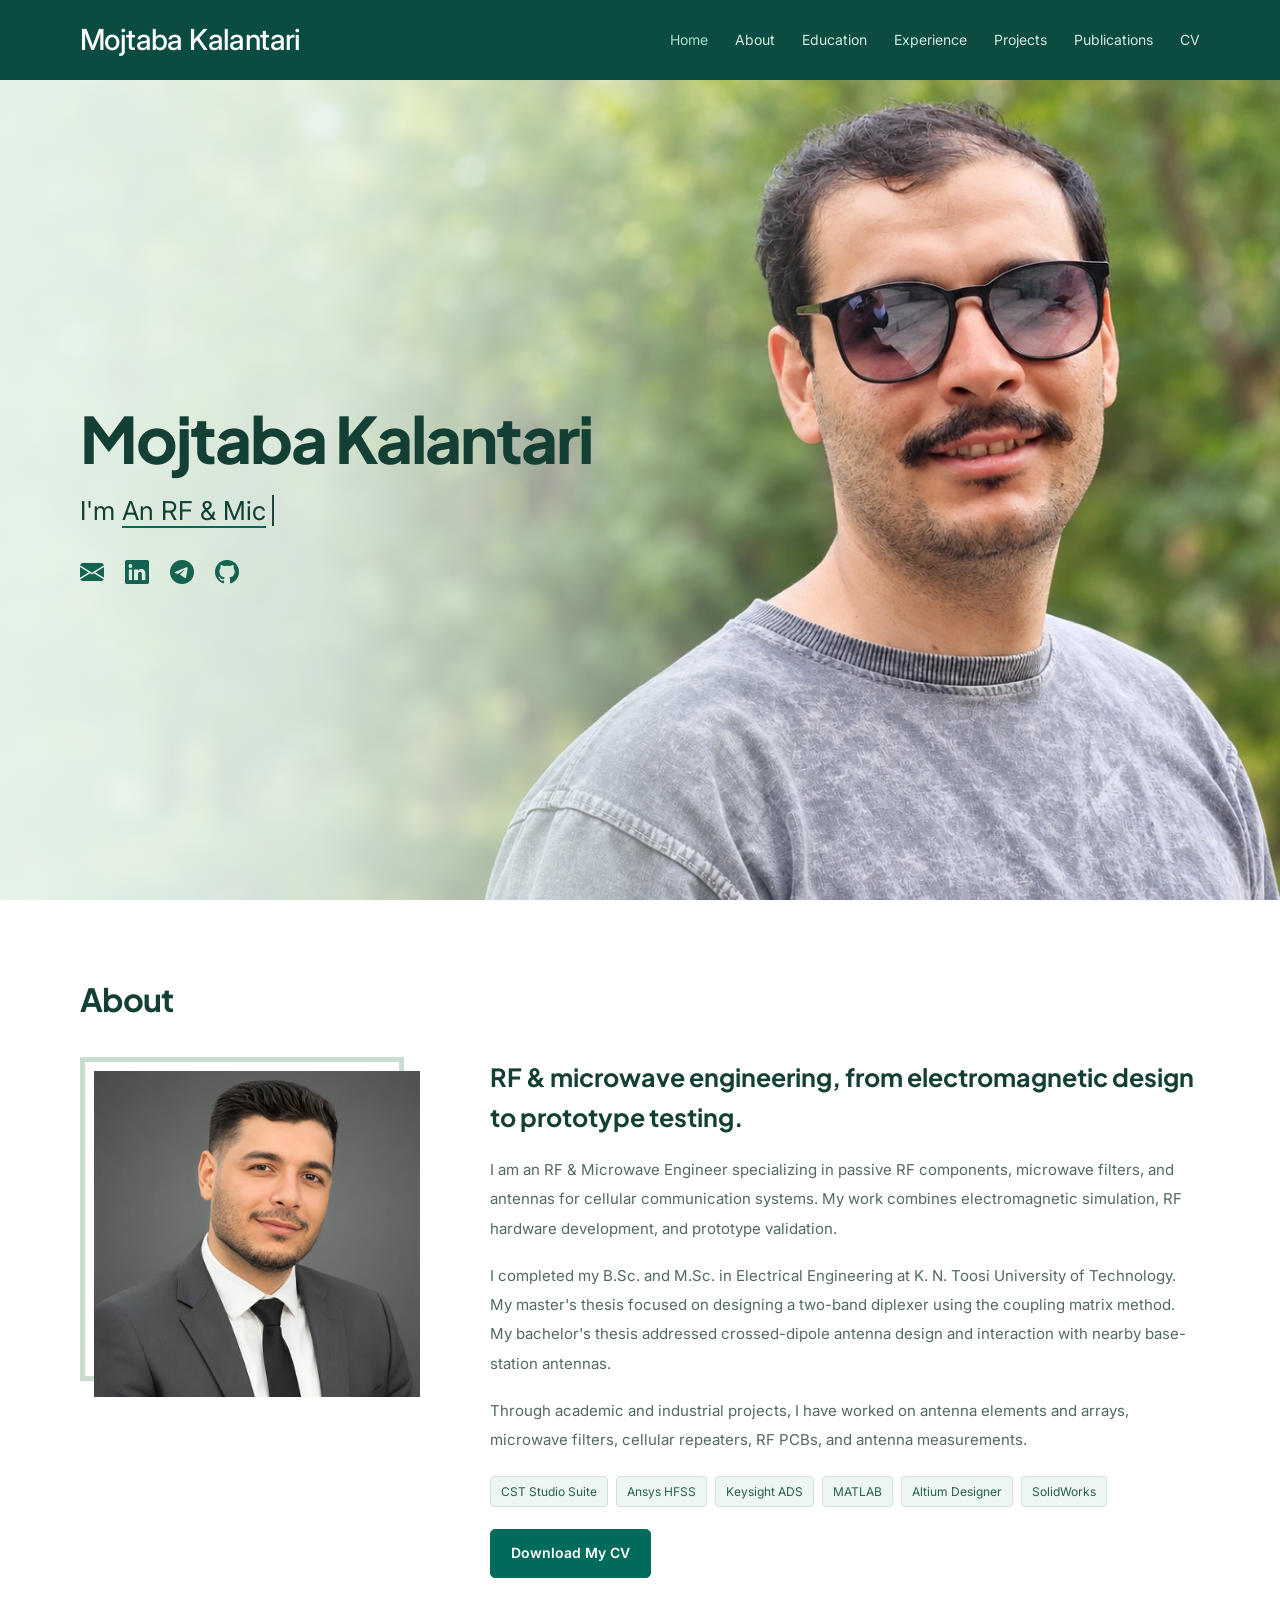
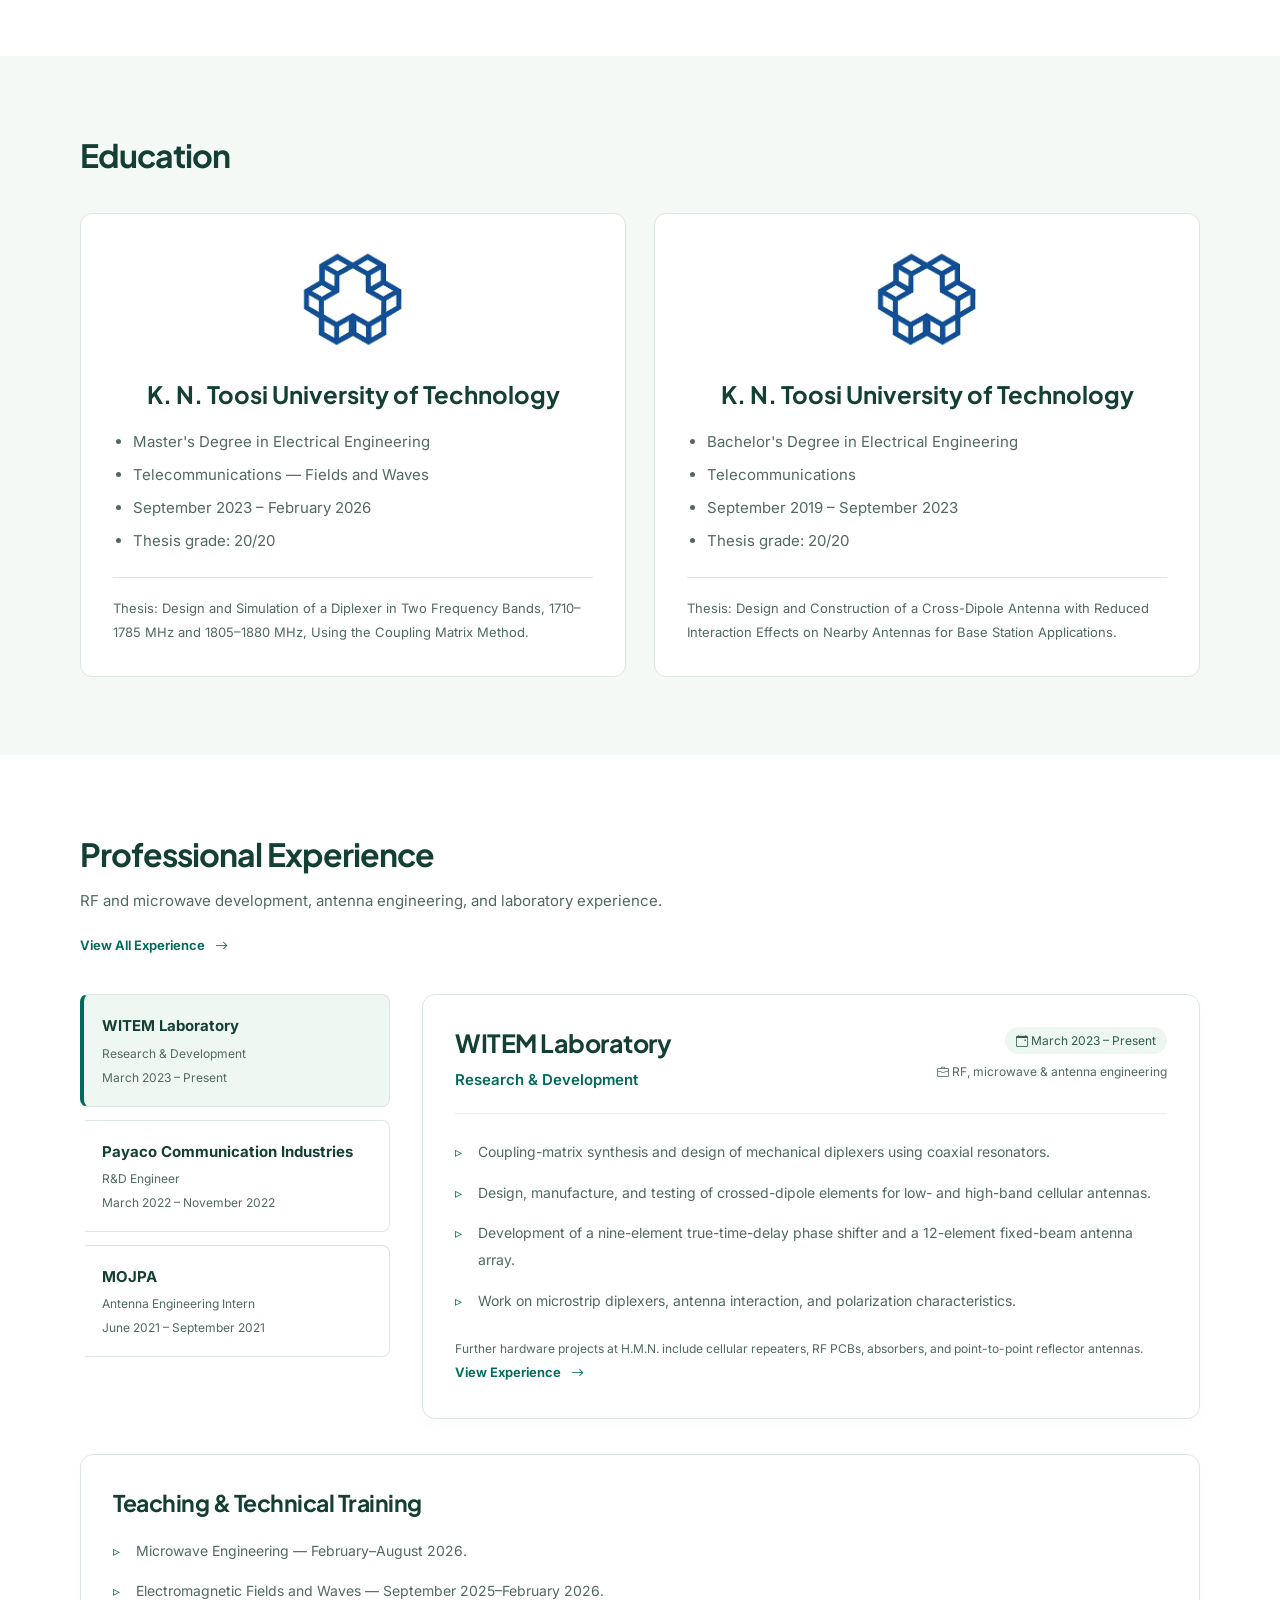
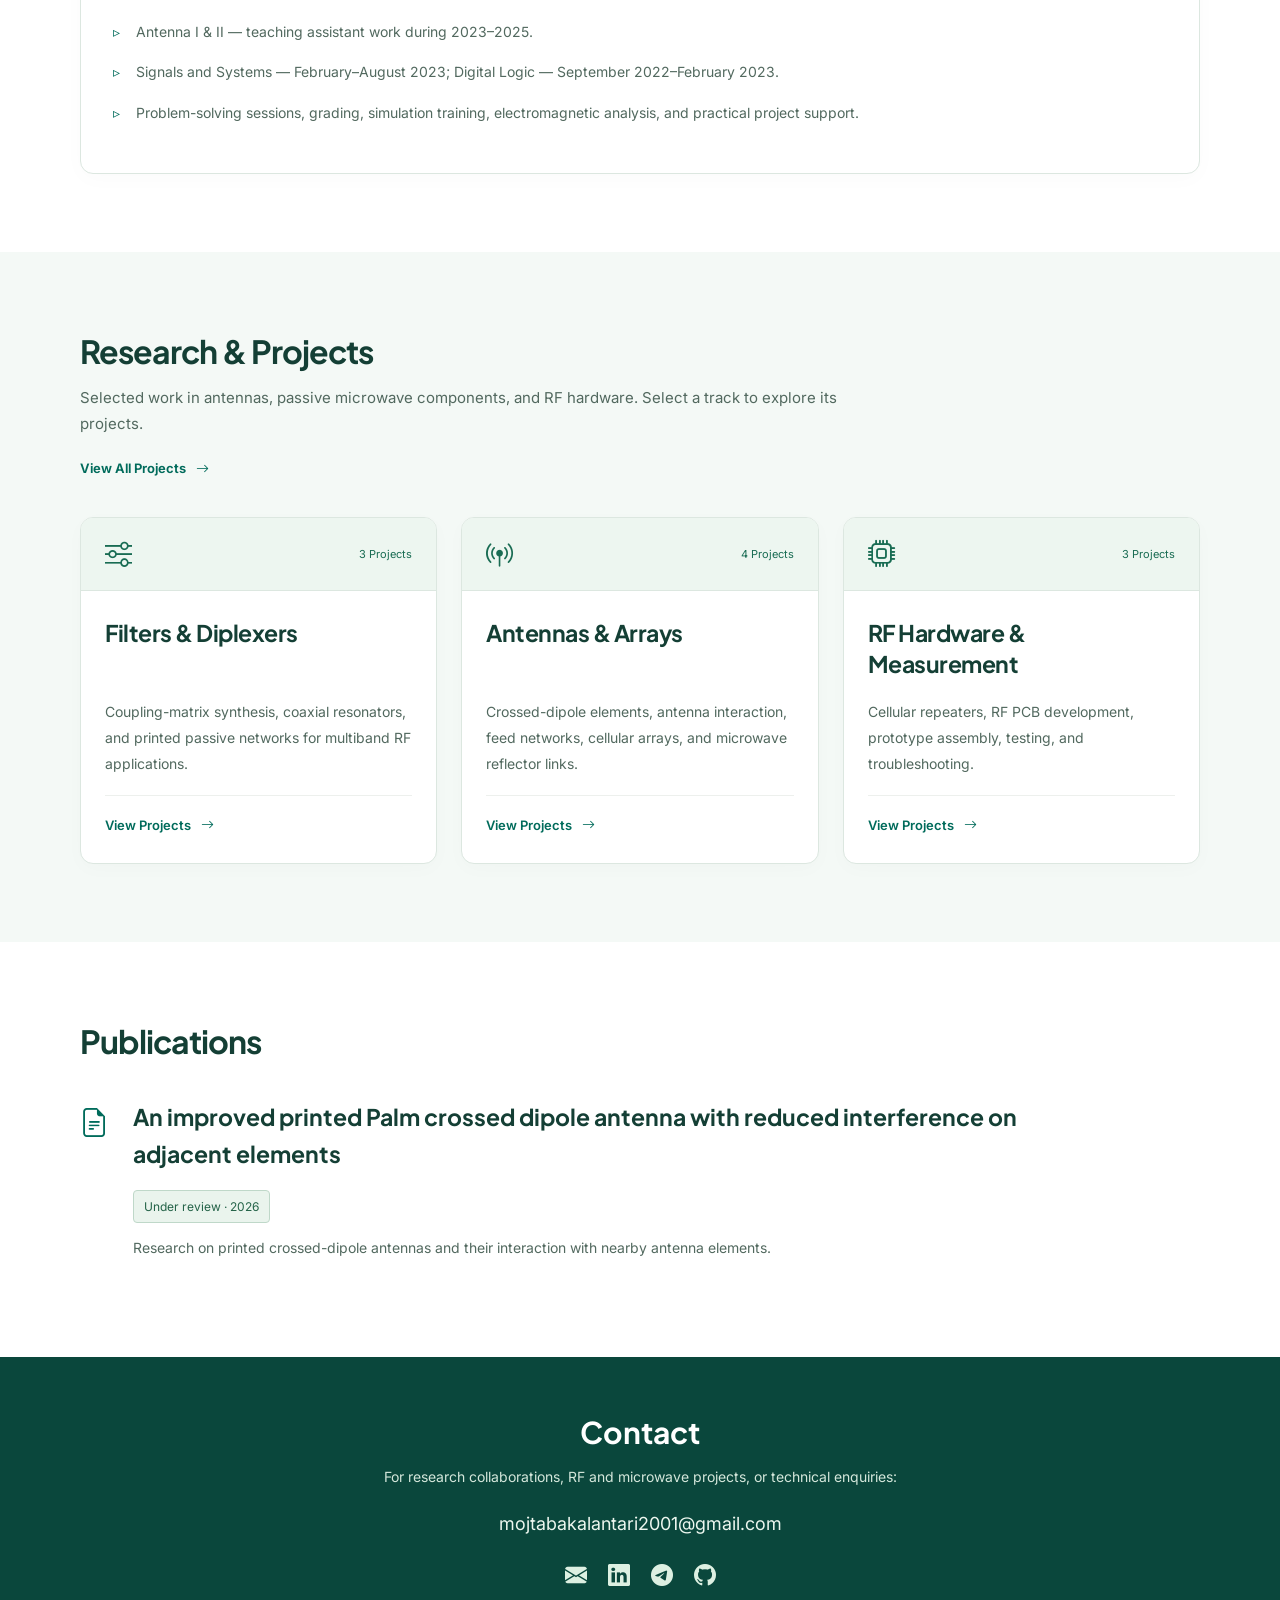
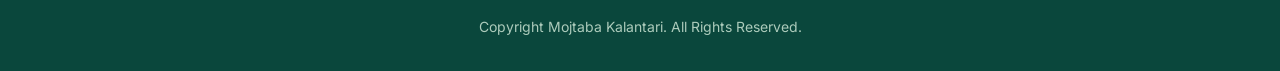
==== commit f3fb204d: "Make home Experience and Projects navigation scroll to page sections" ====
--- a/index.html
+++ b/index.html
@@ -1 +1 @@
-<!doctype html><html lang="en"><head><meta charset="utf-8"><meta name="viewport" content="width=device-width,initial-scale=1"><meta name="theme-color" content="#006b5b"><title>RF &amp; Microwave Engineer | Mojtaba Kalantari</title><meta name="description" content="Mojtaba Kalantari — RF and microwave engineering, antennas, filters and diplexers."><link rel="canonical" href="https://mojtabakalantari2001-create.github.io/"><meta property="og:title" content="RF &amp; Microwave Engineer | Mojtaba Kalantari"><meta property="og:image" content="https://mojtabakalantari2001-create.github.io/assets/img/profile/hero-park.webp"><link rel="icon" href="assets/img/icons/favicon.svg"><link rel="preconnect" href="https://fonts.googleapis.com"><link rel="preconnect" href="https://fonts.gstatic.com" crossorigin><link href="https://fonts.googleapis.com/css2?family=Inter:wght@300;400;500;600;700&amp;family=Plus+Jakarta+Sans:wght@300;400;500;600;700;800&amp;display=swap" rel="stylesheet"><link href="assets/vendor/bootstrap-icons/bootstrap-icons.css" rel="stylesheet"><link href="assets/css/portfolio.css?v=9748ecbd55" rel="stylesheet"></head><body><header class="site-header"><div class="container header-row"><a class="brand" href="index.html">Mojtaba Kalantari</a><nav id="site-nav" class="site-nav" aria-label="Main navigation"><a href="index.html#hero" class="is-active" aria-current="page">Home</a><a href="index.html#about">About</a><a href="index.html#education">Education</a><a href="experience/index.html">Experience</a><a href="projects/index.html">Projects</a><a href="index.html#publications">Publications</a><a href="cv.pdf" download="Mojtaba_Kalantari_CV.pdf">CV</a></nav><button class="menu-toggle" type="button" aria-controls="site-nav" aria-expanded="false" aria-label="Open navigation"><i class="bi bi-list" aria-hidden="true"></i></button></div></header><main><section class="home-hero" id="hero"><img class="hero-photo" src="assets/img/profile/hero-park.webp" alt="Mojtaba Kalantari outdoors in a green park" width="1672" height="941" fetchpriority="high"><div class="container hero-copy"><h1>Mojtaba Kalantari</h1><p class="hero-role">I'm <span class="typed-role" data-roles="An RF &amp; Microwave Engineer|An Antenna Engineer|A Microwave Filter Designer">An RF &amp; Microwave Engineer</span><span class="typing-caret" aria-hidden="true">|</span></p><div class="social-links"><a href="mailto:mojtabakalantari2001@gmail.com" aria-label="Email Contact"><i class="bi bi-envelope-fill" aria-hidden="true"></i></a><a href="https://www.linkedin.com/in/mojtabakalantari/" aria-label="LinkedIn Profile" target="_blank" rel="noopener noreferrer"><i class="bi bi-linkedin" aria-hidden="true"></i></a><a href="https://t.me/a0jik" aria-label="Telegram: @a0jik" target="_blank" rel="noopener noreferrer"><i class="bi bi-telegram" aria-hidden="true"></i></a><a href="https://github.com/mojtabakalantari2001-create" aria-label="GitHub Profile" target="_blank" rel="noopener noreferrer"><i class="bi bi-github" aria-hidden="true"></i></a></div></div></section><section class="section" id="about"><div class="container"><div class="section-heading"><h2>About</h2></div><div class="about-grid"><div class="about-photo"><img src="assets/portrait.jpg" alt="Mojtaba Kalantari" width="800" height="800" loading="lazy"></div><div class="about-copy"><h3>RF &amp; microwave engineering, from electromagnetic design to prototype testing.</h3><p>I am an RF &amp; Microwave Engineer specializing in passive RF components, microwave filters, and antennas for cellular communication systems. My work combines electromagnetic simulation, RF hardware development, and prototype validation.</p><p>I completed my B.Sc. and M.Sc. in Electrical Engineering at K. N. Toosi University of Technology. My master&#x27;s thesis focused on designing a two-band diplexer using the coupling matrix method. My bachelor&#x27;s thesis addressed crossed-dipole antenna design and interaction with nearby base-station antennas.</p><p>Through academic and industrial projects, I have worked on antenna elements and arrays, microwave filters, cellular repeaters, RF PCBs, and antenna measurements.</p><div class="tool-tags"><span>CST Studio Suite</span><span>Ansys HFSS</span><span>Keysight ADS</span><span>MATLAB</span><span>Altium Designer</span><span>SolidWorks</span></div><a class="button-link" href="cv.pdf" download="Mojtaba_Kalantari_CV.pdf">Download My CV</a></div></div></div></section><section class="section wash" id="education"><div class="container"><div class="section-heading"><h2>Education</h2></div><div class="education-grid"><article class="education-card"><img src="assets/img/icons/KNTU.webp" alt="K. N. Toosi University of Technology" width="225" height="225" loading="lazy"><h3>K. N. Toosi University of Technology</h3><ul><li>Master&#x27;s Degree in Electrical Engineering</li><li>Telecommunications — Fields and Waves</li><li>September 2023 – February 2026</li><li>Thesis grade: 20/20</li></ul><p class="thesis">Thesis: Design and Simulation of a Diplexer in Two Frequency Bands, 1710–1785 MHz and 1805–1880 MHz, Using the Coupling Matrix Method.</p></article><article class="education-card"><img src="assets/img/icons/KNTU.webp" alt="K. N. Toosi University of Technology" width="225" height="225" loading="lazy"><h3>K. N. Toosi University of Technology</h3><ul><li>Bachelor&#x27;s Degree in Electrical Engineering</li><li>Telecommunications</li><li>September 2019 – September 2023</li><li>Thesis grade: 20/20</li></ul><p class="thesis">Thesis: Design and Construction of a Cross-Dipole Antenna with Reduced Interaction Effects on Nearby Antennas for Base Station Applications.</p></article></div></div></section><section class="section" id="experience"><div class="container"><div class="section-heading"><h2>Professional Experience</h2><p>RF and microwave development, antenna engineering, and laboratory experience.</p><a class="inline-link" href="experience/index.html">View All Experience <i class="bi bi-arrow-right" aria-hidden="true"></i></a></div><div class="work-switch" data-tab-set><div role="tablist" aria-label="Professional experience"><button type="button" class="role-choice" role="tab" id="select-witem" aria-controls="role-witem" aria-selected="true"><strong>WITEM Laboratory</strong><span>Research &amp; Development</span><span>March 2023 – Present</span></button><button type="button" class="role-choice" role="tab" id="select-payaco" aria-controls="role-payaco" aria-selected="false"><strong>Payaco Communication Industries</strong><span>R&amp;D Engineer</span><span>March 2022 – November 2022</span></button><button type="button" class="role-choice" role="tab" id="select-mojpa" aria-controls="role-mojpa" aria-selected="false"><strong>MOJPA</strong><span>Antenna Engineering Intern</span><span>June 2021 – September 2021</span></button></div><div><section role="tabpanel" id="role-witem" aria-labelledby="select-witem"><article class="work-card"><header><div><h3>WITEM Laboratory</h3><p class="job-role">Research &amp; Development</p></div><div class="job-meta"><span class="period"><i class="bi bi-calendar-event" aria-hidden="true"></i> March 2023 – Present</span><span><i class="bi bi-briefcase" aria-hidden="true"></i> RF, microwave &amp; antenna engineering</span></div></header><ul class="highlights"><li>Coupling-matrix synthesis and design of mechanical diplexers using coaxial resonators.</li><li>Design, manufacture, and testing of crossed-dipole elements for low- and high-band cellular antennas.</li><li>Development of a nine-element true-time-delay phase shifter and a 12-element fixed-beam antenna array.</li><li>Work on microstrip diplexers, antenna interaction, and polarization characteristics.</li></ul><p class="job-note">Further hardware projects at H.M.N. include cellular repeaters, RF PCBs, absorbers, and point-to-point reflector antennas.</p><a class="inline-link" href="experience/witem-laboratory.html">View Experience <i class="bi bi-arrow-right" aria-hidden="true"></i></a></article></section><section role="tabpanel" id="role-payaco" aria-labelledby="select-payaco"><article class="work-card"><header><div><h3>Payaco Communication Industries</h3><p class="job-role">R&amp;D Engineer</p></div><div class="job-meta"><span class="period"><i class="bi bi-calendar-event" aria-hidden="true"></i> March 2022 – November 2022</span><span><i class="bi bi-briefcase" aria-hidden="true"></i> RF development &amp; testing</span></div></header><ul class="highlights"><li>Troubleshooting and performance improvement of RF hardware.</li><li>Optimization of testing and assembly processes.</li><li>Delivery of a six-session internal course covering BTS links, passive intermodulation, impedance matching, and radiation characteristics.</li></ul><a class="inline-link" href="experience/payaco-communication-industries.html">View Experience <i class="bi bi-arrow-right" aria-hidden="true"></i></a></article></section><section role="tabpanel" id="role-mojpa" aria-labelledby="select-mojpa"><article class="work-card"><header><div><h3>MOJPA</h3><p class="job-role">Antenna Engineering Intern</p></div><div class="job-meta"><span class="period"><i class="bi bi-calendar-event" aria-hidden="true"></i> June 2021 – September 2021</span><span><i class="bi bi-briefcase" aria-hidden="true"></i> X-band antenna development</span></div></header><ul class="highlights"><li>Design, manufacture, and testing of a circular horn antenna with circular polarization.</li><li>Work on a turnstile orthomode-transducer (OMT) feed for X-band operation.</li></ul><a class="inline-link" href="experience/mojpa.html">View Experience <i class="bi bi-arrow-right" aria-hidden="true"></i></a></article></section></div></div><article class="work-card teaching-card" id="teaching"><h2>Teaching &amp; Technical Training</h2><ul class="highlights"><li>Microwave Engineering — February–August 2026.</li><li>Electromagnetic Fields and Waves — September 2025–February 2026.</li><li>Antenna I &amp; II — teaching assistant work during 2023–2025.</li><li>Signals and Systems — February–August 2023; Digital Logic — September 2022–February 2023.</li><li>Problem-solving sessions, grading, simulation training, electromagnetic analysis, and practical project support.</li></ul></article></div></section><section class="section wash" id="projects"><div class="container"><div class="section-heading"><h2>Research &amp; Projects</h2><p>Selected work in antennas, passive microwave components, and RF hardware. Select a track to explore its projects.</p><a class="inline-link" href="projects/index.html">View All Projects <i class="bi bi-arrow-right" aria-hidden="true"></i></a></div><div class="card-grid"><a class="track-card" href="projects/filters-diplexers.html" aria-label="Explore Filters &amp; Diplexers"><div class="card-top"><i class="bi bi-sliders" aria-hidden="true"></i><span>3 Projects</span></div><div class="card-content"><h3>Filters &amp; Diplexers</h3><p>Coupling-matrix synthesis, coaxial resonators, and printed passive networks for multiband RF applications.</p><span class="card-cta">View Projects <i class="bi bi-arrow-right" aria-hidden="true"></i></span></div></a><a class="track-card" href="projects/antennas-arrays.html" aria-label="Explore Antennas &amp; Arrays"><div class="card-top"><i class="bi bi-broadcast-pin" aria-hidden="true"></i><span>4 Projects</span></div><div class="card-content"><h3>Antennas &amp; Arrays</h3><p>Crossed-dipole elements, antenna interaction, feed networks, cellular arrays, and microwave reflector links.</p><span class="card-cta">View Projects <i class="bi bi-arrow-right" aria-hidden="true"></i></span></div></a><a class="track-card" href="projects/rf-hardware-measurement.html" aria-label="Explore RF Hardware &amp; Measurement"><div class="card-top"><i class="bi bi-cpu" aria-hidden="true"></i><span>3 Projects</span></div><div class="card-content"><h3>RF Hardware &amp; Measurement</h3><p>Cellular repeaters, RF PCB development, prototype assembly, testing, and troubleshooting.</p><span class="card-cta">View Projects <i class="bi bi-arrow-right" aria-hidden="true"></i></span></div></a></div></div></section><section class="section" id="publications"><div class="container"><div class="section-heading"><h2>Publications</h2></div><article class="publication"><i class="bi bi-file-earmark-text" aria-hidden="true"></i><div><h3>An improved printed Palm crossed dipole antenna with reduced interference on adjacent elements</h3><span class="status-pill">Under review · 2026</span><p>Research on printed crossed-dipole antennas and their interaction with nearby antenna elements.</p></div></article></div></section></main><footer class="site-footer" id="footer"><div class="container"><h2>Contact</h2><p>For research collaborations, RF and microwave projects, or technical enquiries:</p><p class="footer-email"><a href="mailto:mojtabakalantari2001@gmail.com">mojtabakalantari2001@gmail.com</a></p><div class="social-links"><a href="mailto:mojtabakalantari2001@gmail.com" aria-label="Email Contact"><i class="bi bi-envelope-fill" aria-hidden="true"></i></a><a href="https://www.linkedin.com/in/mojtabakalantari/" aria-label="LinkedIn Profile" target="_blank" rel="noopener noreferrer"><i class="bi bi-linkedin" aria-hidden="true"></i></a><a href="https://t.me/a0jik" aria-label="Telegram: @a0jik" target="_blank" rel="noopener noreferrer"><i class="bi bi-telegram" aria-hidden="true"></i></a><a href="https://github.com/mojtabakalantari2001-create" aria-label="GitHub Profile" target="_blank" rel="noopener noreferrer"><i class="bi bi-github" aria-hidden="true"></i></a></div><p class="copyright">Copyright Mojtaba Kalantari. All Rights Reserved.</p></div></footer><script src="assets/js/portfolio.js?v=d26fc33c09" defer></script></body></html>+<!doctype html><html lang="en"><head><meta charset="utf-8"><meta name="viewport" content="width=device-width,initial-scale=1"><meta name="theme-color" content="#006b5b"><title>RF &amp; Microwave Engineer | Mojtaba Kalantari</title><meta name="description" content="Mojtaba Kalantari — RF and microwave engineering, antennas, filters and diplexers."><link rel="canonical" href="https://mojtabakalantari2001-create.github.io/"><meta property="og:title" content="RF &amp; Microwave Engineer | Mojtaba Kalantari"><meta property="og:image" content="https://mojtabakalantari2001-create.github.io/assets/img/profile/hero-park.webp"><link rel="icon" href="assets/img/icons/favicon.svg"><link rel="preconnect" href="https://fonts.googleapis.com"><link rel="preconnect" href="https://fonts.gstatic.com" crossorigin><link href="https://fonts.googleapis.com/css2?family=Inter:wght@300;400;500;600;700&amp;family=Plus+Jakarta+Sans:wght@300;400;500;600;700;800&amp;display=swap" rel="stylesheet"><link href="assets/vendor/bootstrap-icons/bootstrap-icons.css" rel="stylesheet"><link href="assets/css/portfolio.css?v=9748ecbd55" rel="stylesheet"></head><body><header class="site-header"><div class="container header-row"><a class="brand" href="index.html">Mojtaba Kalantari</a><nav id="site-nav" class="site-nav" aria-label="Main navigation"><a href="index.html#hero" class="is-active" aria-current="page">Home</a><a href="index.html#about">About</a><a href="index.html#education">Education</a><a href="#experience">Experience</a><a href="#projects">Projects</a><a href="index.html#publications">Publications</a><a href="cv.pdf" download="Mojtaba_Kalantari_CV.pdf">CV</a></nav><button class="menu-toggle" type="button" aria-controls="site-nav" aria-expanded="false" aria-label="Open navigation"><i class="bi bi-list" aria-hidden="true"></i></button></div></header><main><section class="home-hero" id="hero"><img class="hero-photo" src="assets/img/profile/hero-park.webp" alt="Mojtaba Kalantari outdoors in a green park" width="1672" height="941" fetchpriority="high"><div class="container hero-copy"><h1>Mojtaba Kalantari</h1><p class="hero-role">I'm <span class="typed-role" data-roles="An RF &amp; Microwave Engineer|An Antenna Engineer|A Microwave Filter Designer">An RF &amp; Microwave Engineer</span><span class="typing-caret" aria-hidden="true">|</span></p><div class="social-links"><a href="mailto:mojtabakalantari2001@gmail.com" aria-label="Email Contact"><i class="bi bi-envelope-fill" aria-hidden="true"></i></a><a href="https://www.linkedin.com/in/mojtabakalantari/" aria-label="LinkedIn Profile" target="_blank" rel="noopener noreferrer"><i class="bi bi-linkedin" aria-hidden="true"></i></a><a href="https://t.me/a0jik" aria-label="Telegram: @a0jik" target="_blank" rel="noopener noreferrer"><i class="bi bi-telegram" aria-hidden="true"></i></a><a href="https://github.com/mojtabakalantari2001-create" aria-label="GitHub Profile" target="_blank" rel="noopener noreferrer"><i class="bi bi-github" aria-hidden="true"></i></a></div></div></section><section class="section" id="about"><div class="container"><div class="section-heading"><h2>About</h2></div><div class="about-grid"><div class="about-photo"><img src="assets/portrait.jpg" alt="Mojtaba Kalantari" width="800" height="800" loading="lazy"></div><div class="about-copy"><h3>RF &amp; microwave engineering, from electromagnetic design to prototype testing.</h3><p>I am an RF &amp; Microwave Engineer specializing in passive RF components, microwave filters, and antennas for cellular communication systems. My work combines electromagnetic simulation, RF hardware development, and prototype validation.</p><p>I completed my B.Sc. and M.Sc. in Electrical Engineering at K. N. Toosi University of Technology. My master&#x27;s thesis focused on designing a two-band diplexer using the coupling matrix method. My bachelor&#x27;s thesis addressed crossed-dipole antenna design and interaction with nearby base-station antennas.</p><p>Through academic and industrial projects, I have worked on antenna elements and arrays, microwave filters, cellular repeaters, RF PCBs, and antenna measurements.</p><div class="tool-tags"><span>CST Studio Suite</span><span>Ansys HFSS</span><span>Keysight ADS</span><span>MATLAB</span><span>Altium Designer</span><span>SolidWorks</span></div><a class="button-link" href="cv.pdf" download="Mojtaba_Kalantari_CV.pdf">Download My CV</a></div></div></div></section><section class="section wash" id="education"><div class="container"><div class="section-heading"><h2>Education</h2></div><div class="education-grid"><article class="education-card"><img src="assets/img/icons/KNTU.webp" alt="K. N. Toosi University of Technology" width="225" height="225" loading="lazy"><h3>K. N. Toosi University of Technology</h3><ul><li>Master&#x27;s Degree in Electrical Engineering</li><li>Telecommunications — Fields and Waves</li><li>September 2023 – February 2026</li><li>Thesis grade: 20/20</li></ul><p class="thesis">Thesis: Design and Simulation of a Diplexer in Two Frequency Bands, 1710–1785 MHz and 1805–1880 MHz, Using the Coupling Matrix Method.</p></article><article class="education-card"><img src="assets/img/icons/KNTU.webp" alt="K. N. Toosi University of Technology" width="225" height="225" loading="lazy"><h3>K. N. Toosi University of Technology</h3><ul><li>Bachelor&#x27;s Degree in Electrical Engineering</li><li>Telecommunications</li><li>September 2019 – September 2023</li><li>Thesis grade: 20/20</li></ul><p class="thesis">Thesis: Design and Construction of a Cross-Dipole Antenna with Reduced Interaction Effects on Nearby Antennas for Base Station Applications.</p></article></div></div></section><section class="section" id="experience"><div class="container"><div class="section-heading"><h2>Professional Experience</h2><p>RF and microwave development, antenna engineering, and laboratory experience.</p><a class="inline-link" href="experience/index.html">View All Experience <i class="bi bi-arrow-right" aria-hidden="true"></i></a></div><div class="work-switch" data-tab-set><div role="tablist" aria-label="Professional experience"><button type="button" class="role-choice" role="tab" id="select-witem" aria-controls="role-witem" aria-selected="true"><strong>WITEM Laboratory</strong><span>Research &amp; Development</span><span>March 2023 – Present</span></button><button type="button" class="role-choice" role="tab" id="select-payaco" aria-controls="role-payaco" aria-selected="false"><strong>Payaco Communication Industries</strong><span>R&amp;D Engineer</span><span>March 2022 – November 2022</span></button><button type="button" class="role-choice" role="tab" id="select-mojpa" aria-controls="role-mojpa" aria-selected="false"><strong>MOJPA</strong><span>Antenna Engineering Intern</span><span>June 2021 – September 2021</span></button></div><div><section role="tabpanel" id="role-witem" aria-labelledby="select-witem"><article class="work-card"><header><div><h3>WITEM Laboratory</h3><p class="job-role">Research &amp; Development</p></div><div class="job-meta"><span class="period"><i class="bi bi-calendar-event" aria-hidden="true"></i> March 2023 – Present</span><span><i class="bi bi-briefcase" aria-hidden="true"></i> RF, microwave &amp; antenna engineering</span></div></header><ul class="highlights"><li>Coupling-matrix synthesis and design of mechanical diplexers using coaxial resonators.</li><li>Design, manufacture, and testing of crossed-dipole elements for low- and high-band cellular antennas.</li><li>Development of a nine-element true-time-delay phase shifter and a 12-element fixed-beam antenna array.</li><li>Work on microstrip diplexers, antenna interaction, and polarization characteristics.</li></ul><p class="job-note">Further hardware projects at H.M.N. include cellular repeaters, RF PCBs, absorbers, and point-to-point reflector antennas.</p><a class="inline-link" href="experience/witem-laboratory.html">View Experience <i class="bi bi-arrow-right" aria-hidden="true"></i></a></article></section><section role="tabpanel" id="role-payaco" aria-labelledby="select-payaco"><article class="work-card"><header><div><h3>Payaco Communication Industries</h3><p class="job-role">R&amp;D Engineer</p></div><div class="job-meta"><span class="period"><i class="bi bi-calendar-event" aria-hidden="true"></i> March 2022 – November 2022</span><span><i class="bi bi-briefcase" aria-hidden="true"></i> RF development &amp; testing</span></div></header><ul class="highlights"><li>Troubleshooting and performance improvement of RF hardware.</li><li>Optimization of testing and assembly processes.</li><li>Delivery of a six-session internal course covering BTS links, passive intermodulation, impedance matching, and radiation characteristics.</li></ul><a class="inline-link" href="experience/payaco-communication-industries.html">View Experience <i class="bi bi-arrow-right" aria-hidden="true"></i></a></article></section><section role="tabpanel" id="role-mojpa" aria-labelledby="select-mojpa"><article class="work-card"><header><div><h3>MOJPA</h3><p class="job-role">Antenna Engineering Intern</p></div><div class="job-meta"><span class="period"><i class="bi bi-calendar-event" aria-hidden="true"></i> June 2021 – September 2021</span><span><i class="bi bi-briefcase" aria-hidden="true"></i> X-band antenna development</span></div></header><ul class="highlights"><li>Design, manufacture, and testing of a circular horn antenna with circular polarization.</li><li>Work on a turnstile orthomode-transducer (OMT) feed for X-band operation.</li></ul><a class="inline-link" href="experience/mojpa.html">View Experience <i class="bi bi-arrow-right" aria-hidden="true"></i></a></article></section></div></div><article class="work-card teaching-card" id="teaching"><h2>Teaching &amp; Technical Training</h2><ul class="highlights"><li>Microwave Engineering — February–August 2026.</li><li>Electromagnetic Fields and Waves — September 2025–February 2026.</li><li>Antenna I &amp; II — teaching assistant work during 2023–2025.</li><li>Signals and Systems — February–August 2023; Digital Logic — September 2022–February 2023.</li><li>Problem-solving sessions, grading, simulation training, electromagnetic analysis, and practical project support.</li></ul></article></div></section><section class="section wash" id="projects"><div class="container"><div class="section-heading"><h2>Research &amp; Projects</h2><p>Selected work in antennas, passive microwave components, and RF hardware. Select a track to explore its projects.</p><a class="inline-link" href="projects/index.html">View All Projects <i class="bi bi-arrow-right" aria-hidden="true"></i></a></div><div class="card-grid"><a class="track-card" href="projects/filters-diplexers.html" aria-label="Explore Filters &amp; Diplexers"><div class="card-top"><i class="bi bi-sliders" aria-hidden="true"></i><span>3 Projects</span></div><div class="card-content"><h3>Filters &amp; Diplexers</h3><p>Coupling-matrix synthesis, coaxial resonators, and printed passive networks for multiband RF applications.</p><span class="card-cta">View Projects <i class="bi bi-arrow-right" aria-hidden="true"></i></span></div></a><a class="track-card" href="projects/antennas-arrays.html" aria-label="Explore Antennas &amp; Arrays"><div class="card-top"><i class="bi bi-broadcast-pin" aria-hidden="true"></i><span>4 Projects</span></div><div class="card-content"><h3>Antennas &amp; Arrays</h3><p>Crossed-dipole elements, antenna interaction, feed networks, cellular arrays, and microwave reflector links.</p><span class="card-cta">View Projects <i class="bi bi-arrow-right" aria-hidden="true"></i></span></div></a><a class="track-card" href="projects/rf-hardware-measurement.html" aria-label="Explore RF Hardware &amp; Measurement"><div class="card-top"><i class="bi bi-cpu" aria-hidden="true"></i><span>3 Projects</span></div><div class="card-content"><h3>RF Hardware &amp; Measurement</h3><p>Cellular repeaters, RF PCB development, prototype assembly, testing, and troubleshooting.</p><span class="card-cta">View Projects <i class="bi bi-arrow-right" aria-hidden="true"></i></span></div></a></div></div></section><section class="section" id="publications"><div class="container"><div class="section-heading"><h2>Publications</h2></div><article class="publication"><i class="bi bi-file-earmark-text" aria-hidden="true"></i><div><h3>An improved printed Palm crossed dipole antenna with reduced interference on adjacent elements</h3><span class="status-pill">Under review · 2026</span><p>Research on printed crossed-dipole antennas and their interaction with nearby antenna elements.</p></div></article></div></section></main><footer class="site-footer" id="footer"><div class="container"><h2>Contact</h2><p>For research collaborations, RF and microwave projects, or technical enquiries:</p><p class="footer-email"><a href="mailto:mojtabakalantari2001@gmail.com">mojtabakalantari2001@gmail.com</a></p><div class="social-links"><a href="mailto:mojtabakalantari2001@gmail.com" aria-label="Email Contact"><i class="bi bi-envelope-fill" aria-hidden="true"></i></a><a href="https://www.linkedin.com/in/mojtabakalantari/" aria-label="LinkedIn Profile" target="_blank" rel="noopener noreferrer"><i class="bi bi-linkedin" aria-hidden="true"></i></a><a href="https://t.me/a0jik" aria-label="Telegram: @a0jik" target="_blank" rel="noopener noreferrer"><i class="bi bi-telegram" aria-hidden="true"></i></a><a href="https://github.com/mojtabakalantari2001-create" aria-label="GitHub Profile" target="_blank" rel="noopener noreferrer"><i class="bi bi-github" aria-hidden="true"></i></a></div><p class="copyright">Copyright Mojtaba Kalantari. All Rights Reserved.</p></div></footer><script src="assets/js/portfolio.js?v=d26fc33c09" defer></script></body></html>
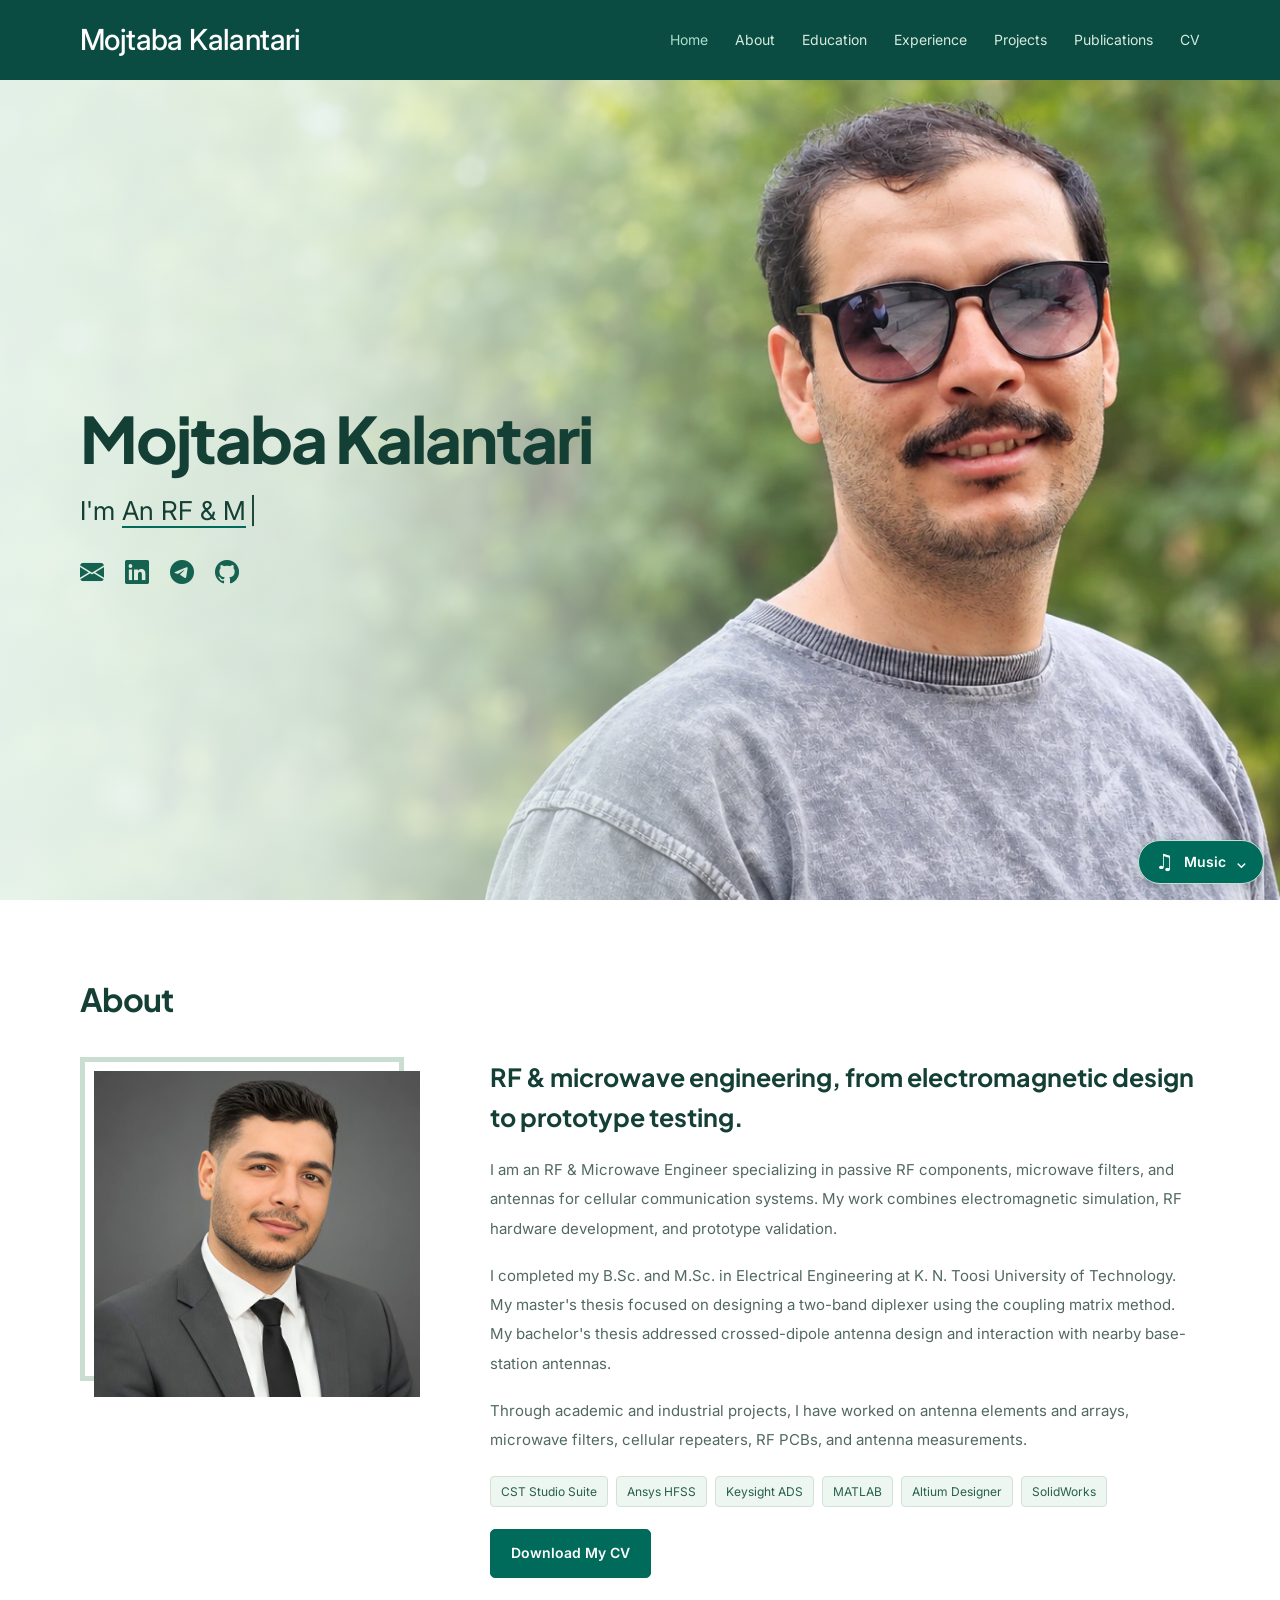
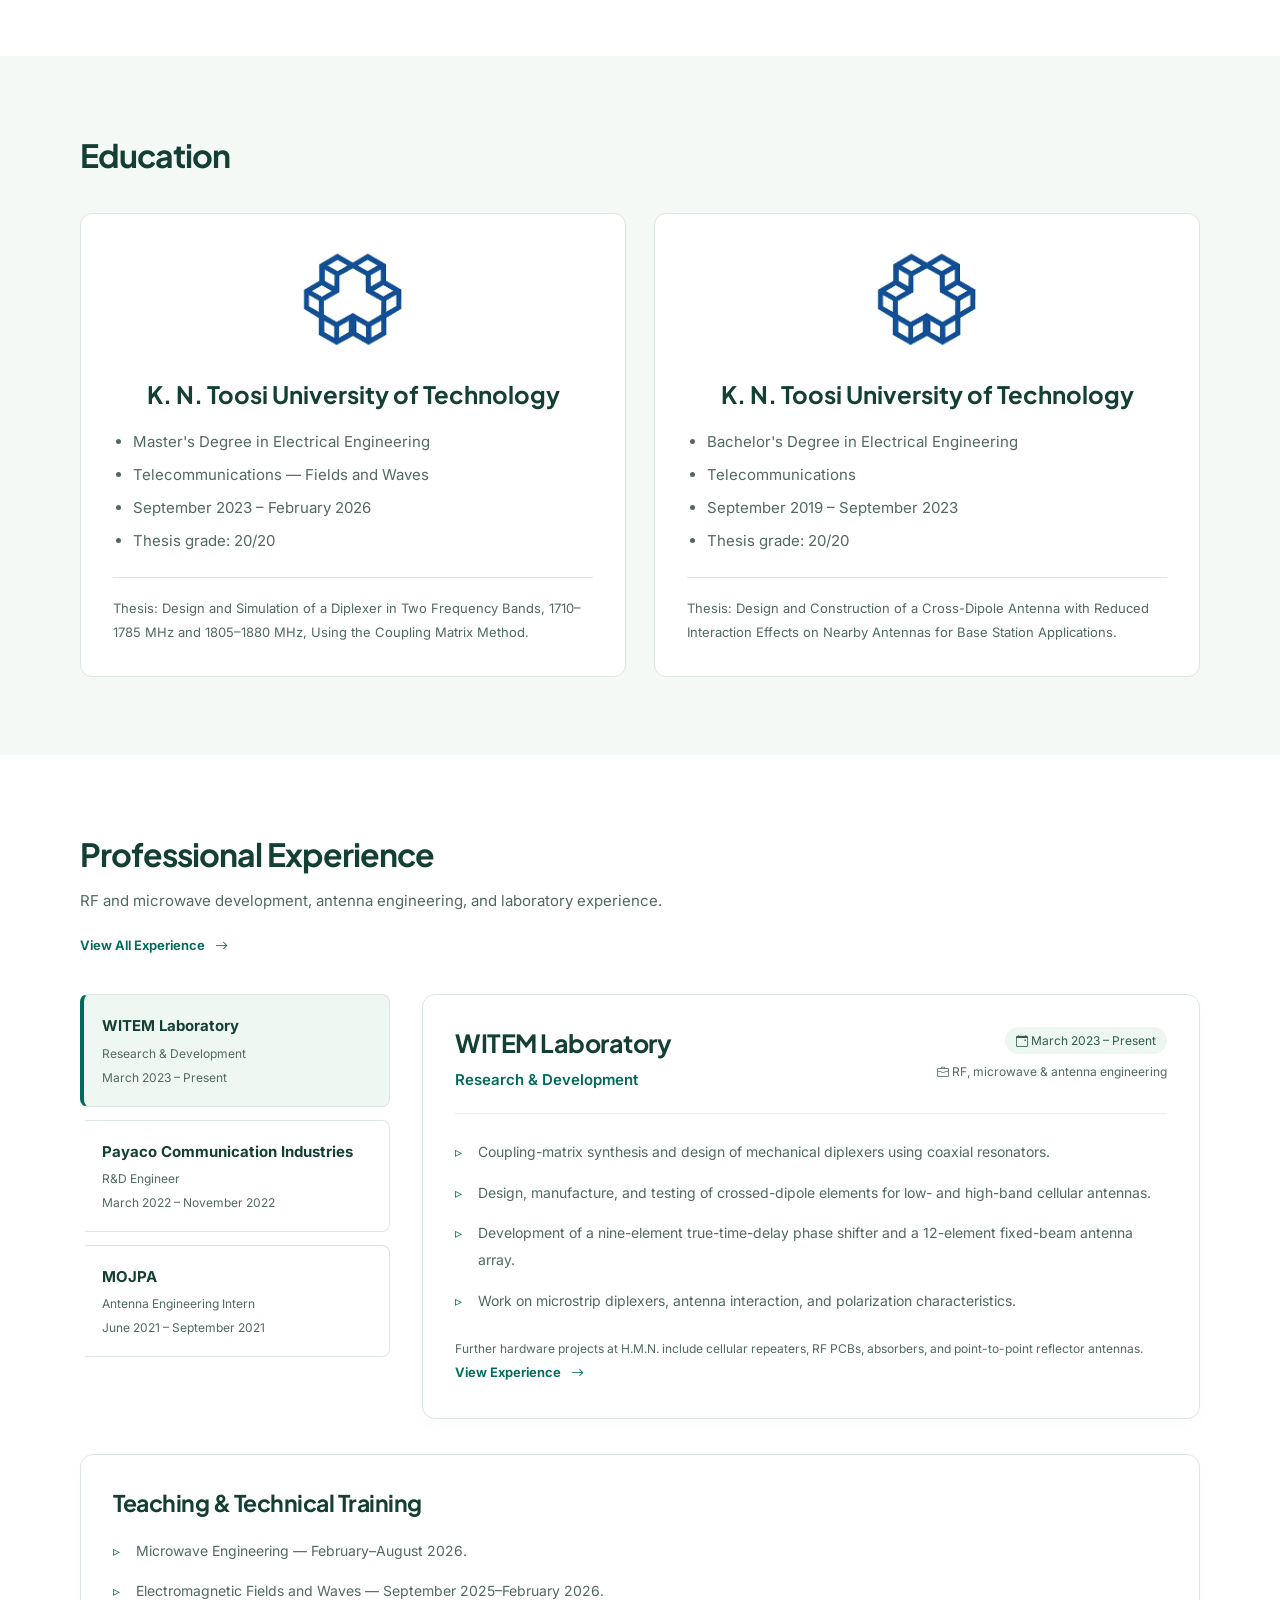
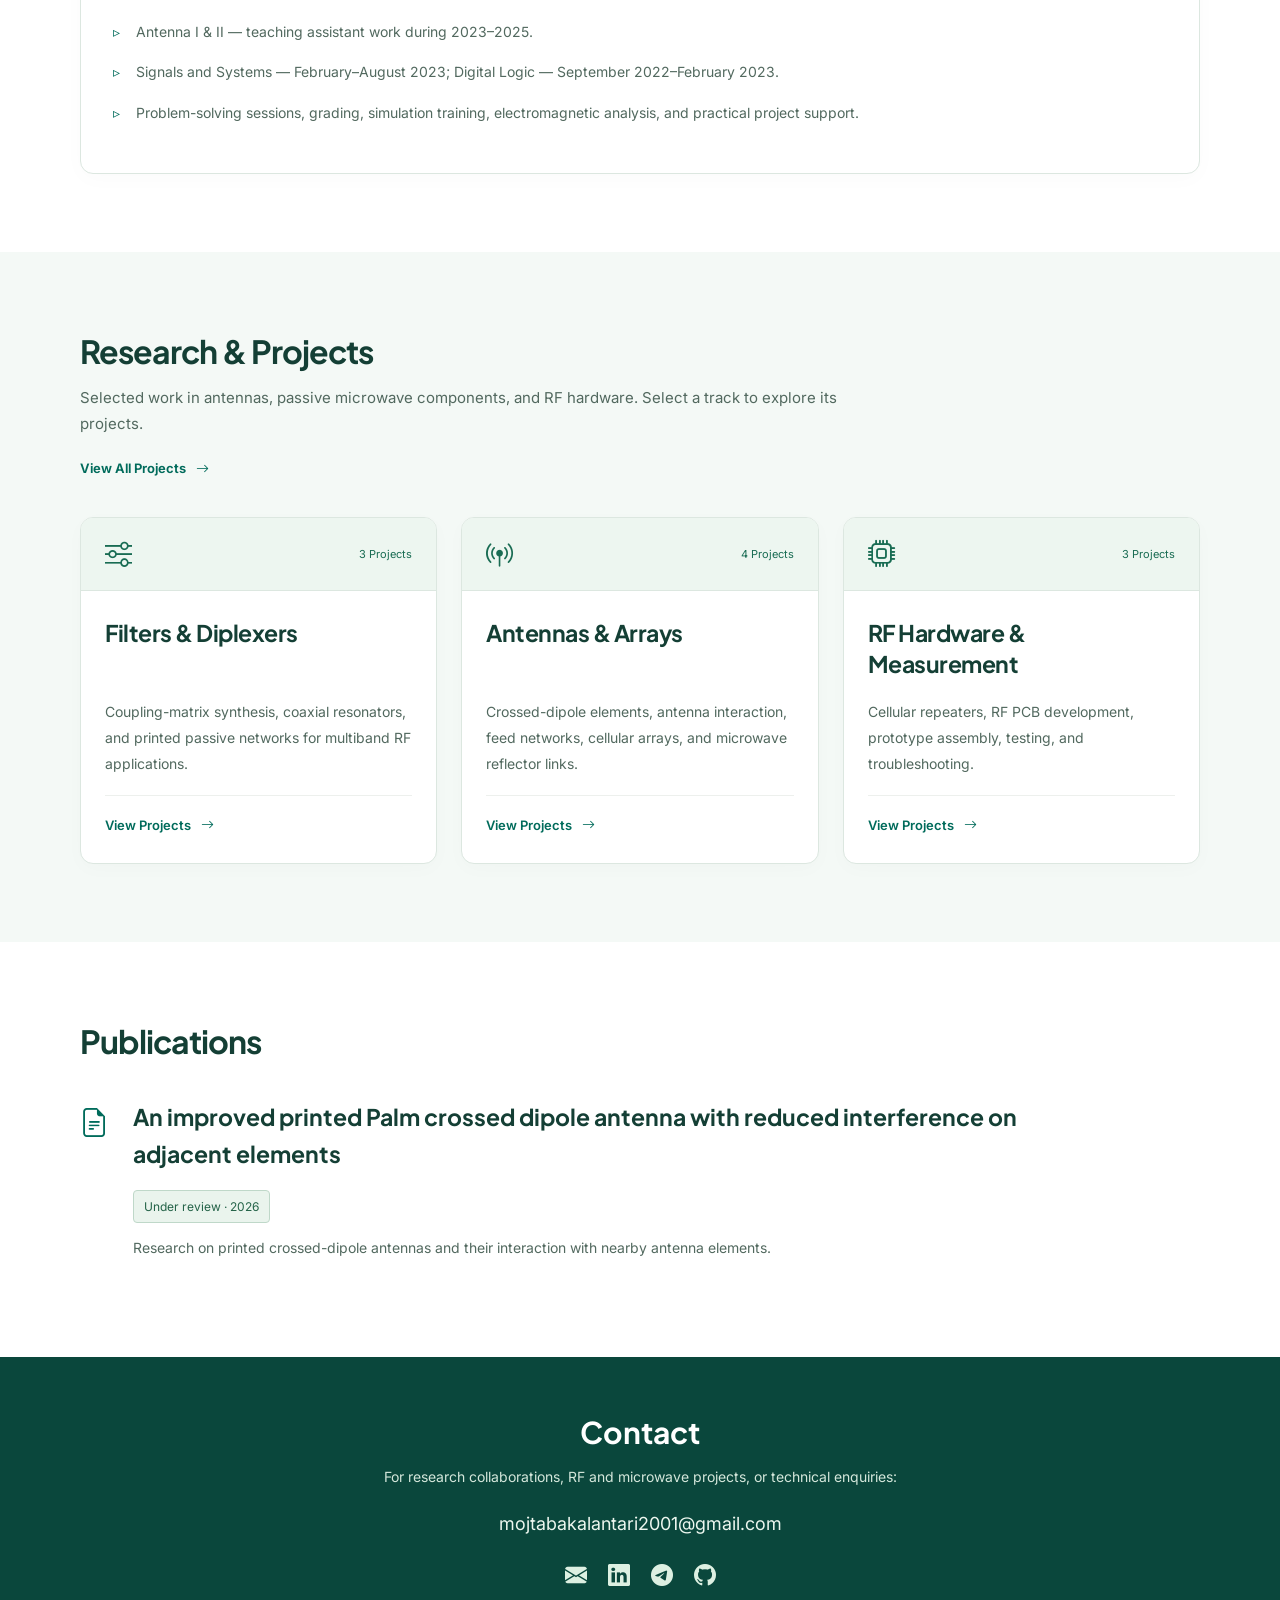
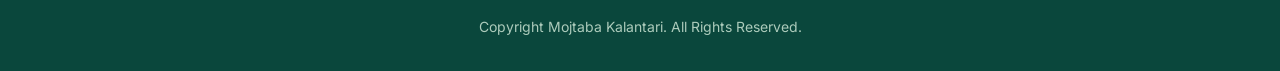
==== commit 15dfc3f0: "Add native music controls and a single MP3 upload location across all pages" ====
--- a/index.html
+++ b/index.html
@@ -1 +1 @@
-<!doctype html><html lang="en"><head><meta charset="utf-8"><meta name="viewport" content="width=device-width,initial-scale=1"><meta name="theme-color" content="#006b5b"><title>RF &amp; Microwave Engineer | Mojtaba Kalantari</title><meta name="description" content="Mojtaba Kalantari — RF and microwave engineering, antennas, filters and diplexers."><link rel="canonical" href="https://mojtabakalantari2001-create.github.io/"><meta property="og:title" content="RF &amp; Microwave Engineer | Mojtaba Kalantari"><meta property="og:image" content="https://mojtabakalantari2001-create.github.io/assets/img/profile/hero-park.webp"><link rel="icon" href="assets/img/icons/favicon.svg"><link rel="preconnect" href="https://fonts.googleapis.com"><link rel="preconnect" href="https://fonts.gstatic.com" crossorigin><link href="https://fonts.googleapis.com/css2?family=Inter:wght@300;400;500;600;700&amp;family=Plus+Jakarta+Sans:wght@300;400;500;600;700;800&amp;display=swap" rel="stylesheet"><link href="assets/vendor/bootstrap-icons/bootstrap-icons.css" rel="stylesheet"><link href="assets/css/portfolio.css?v=9748ecbd55" rel="stylesheet"></head><body><header class="site-header"><div class="container header-row"><a class="brand" href="index.html">Mojtaba Kalantari</a><nav id="site-nav" class="site-nav" aria-label="Main navigation"><a href="index.html#hero" class="is-active" aria-current="page">Home</a><a href="index.html#about">About</a><a href="index.html#education">Education</a><a href="#experience">Experience</a><a href="#projects">Projects</a><a href="index.html#publications">Publications</a><a href="cv.pdf" download="Mojtaba_Kalantari_CV.pdf">CV</a></nav><button class="menu-toggle" type="button" aria-controls="site-nav" aria-expanded="false" aria-label="Open navigation"><i class="bi bi-list" aria-hidden="true"></i></button></div></header><main><section class="home-hero" id="hero"><img class="hero-photo" src="assets/img/profile/hero-park.webp" alt="Mojtaba Kalantari outdoors in a green park" width="1672" height="941" fetchpriority="high"><div class="container hero-copy"><h1>Mojtaba Kalantari</h1><p class="hero-role">I'm <span class="typed-role" data-roles="An RF &amp; Microwave Engineer|An Antenna Engineer|A Microwave Filter Designer">An RF &amp; Microwave Engineer</span><span class="typing-caret" aria-hidden="true">|</span></p><div class="social-links"><a href="mailto:mojtabakalantari2001@gmail.com" aria-label="Email Contact"><i class="bi bi-envelope-fill" aria-hidden="true"></i></a><a href="https://www.linkedin.com/in/mojtabakalantari/" aria-label="LinkedIn Profile" target="_blank" rel="noopener noreferrer"><i class="bi bi-linkedin" aria-hidden="true"></i></a><a href="https://t.me/a0jik" aria-label="Telegram: @a0jik" target="_blank" rel="noopener noreferrer"><i class="bi bi-telegram" aria-hidden="true"></i></a><a href="https://github.com/mojtabakalantari2001-create" aria-label="GitHub Profile" target="_blank" rel="noopener noreferrer"><i class="bi bi-github" aria-hidden="true"></i></a></div></div></section><section class="section" id="about"><div class="container"><div class="section-heading"><h2>About</h2></div><div class="about-grid"><div class="about-photo"><img src="assets/portrait.jpg" alt="Mojtaba Kalantari" width="800" height="800" loading="lazy"></div><div class="about-copy"><h3>RF &amp; microwave engineering, from electromagnetic design to prototype testing.</h3><p>I am an RF &amp; Microwave Engineer specializing in passive RF components, microwave filters, and antennas for cellular communication systems. My work combines electromagnetic simulation, RF hardware development, and prototype validation.</p><p>I completed my B.Sc. and M.Sc. in Electrical Engineering at K. N. Toosi University of Technology. My master&#x27;s thesis focused on designing a two-band diplexer using the coupling matrix method. My bachelor&#x27;s thesis addressed crossed-dipole antenna design and interaction with nearby base-station antennas.</p><p>Through academic and industrial projects, I have worked on antenna elements and arrays, microwave filters, cellular repeaters, RF PCBs, and antenna measurements.</p><div class="tool-tags"><span>CST Studio Suite</span><span>Ansys HFSS</span><span>Keysight ADS</span><span>MATLAB</span><span>Altium Designer</span><span>SolidWorks</span></div><a class="button-link" href="cv.pdf" download="Mojtaba_Kalantari_CV.pdf">Download My CV</a></div></div></div></section><section class="section wash" id="education"><div class="container"><div class="section-heading"><h2>Education</h2></div><div class="education-grid"><article class="education-card"><img src="assets/img/icons/KNTU.webp" alt="K. N. Toosi University of Technology" width="225" height="225" loading="lazy"><h3>K. N. Toosi University of Technology</h3><ul><li>Master&#x27;s Degree in Electrical Engineering</li><li>Telecommunications — Fields and Waves</li><li>September 2023 – February 2026</li><li>Thesis grade: 20/20</li></ul><p class="thesis">Thesis: Design and Simulation of a Diplexer in Two Frequency Bands, 1710–1785 MHz and 1805–1880 MHz, Using the Coupling Matrix Method.</p></article><article class="education-card"><img src="assets/img/icons/KNTU.webp" alt="K. N. Toosi University of Technology" width="225" height="225" loading="lazy"><h3>K. N. Toosi University of Technology</h3><ul><li>Bachelor&#x27;s Degree in Electrical Engineering</li><li>Telecommunications</li><li>September 2019 – September 2023</li><li>Thesis grade: 20/20</li></ul><p class="thesis">Thesis: Design and Construction of a Cross-Dipole Antenna with Reduced Interaction Effects on Nearby Antennas for Base Station Applications.</p></article></div></div></section><section class="section" id="experience"><div class="container"><div class="section-heading"><h2>Professional Experience</h2><p>RF and microwave development, antenna engineering, and laboratory experience.</p><a class="inline-link" href="experience/index.html">View All Experience <i class="bi bi-arrow-right" aria-hidden="true"></i></a></div><div class="work-switch" data-tab-set><div role="tablist" aria-label="Professional experience"><button type="button" class="role-choice" role="tab" id="select-witem" aria-controls="role-witem" aria-selected="true"><strong>WITEM Laboratory</strong><span>Research &amp; Development</span><span>March 2023 – Present</span></button><button type="button" class="role-choice" role="tab" id="select-payaco" aria-controls="role-payaco" aria-selected="false"><strong>Payaco Communication Industries</strong><span>R&amp;D Engineer</span><span>March 2022 – November 2022</span></button><button type="button" class="role-choice" role="tab" id="select-mojpa" aria-controls="role-mojpa" aria-selected="false"><strong>MOJPA</strong><span>Antenna Engineering Intern</span><span>June 2021 – September 2021</span></button></div><div><section role="tabpanel" id="role-witem" aria-labelledby="select-witem"><article class="work-card"><header><div><h3>WITEM Laboratory</h3><p class="job-role">Research &amp; Development</p></div><div class="job-meta"><span class="period"><i class="bi bi-calendar-event" aria-hidden="true"></i> March 2023 – Present</span><span><i class="bi bi-briefcase" aria-hidden="true"></i> RF, microwave &amp; antenna engineering</span></div></header><ul class="highlights"><li>Coupling-matrix synthesis and design of mechanical diplexers using coaxial resonators.</li><li>Design, manufacture, and testing of crossed-dipole elements for low- and high-band cellular antennas.</li><li>Development of a nine-element true-time-delay phase shifter and a 12-element fixed-beam antenna array.</li><li>Work on microstrip diplexers, antenna interaction, and polarization characteristics.</li></ul><p class="job-note">Further hardware projects at H.M.N. include cellular repeaters, RF PCBs, absorbers, and point-to-point reflector antennas.</p><a class="inline-link" href="experience/witem-laboratory.html">View Experience <i class="bi bi-arrow-right" aria-hidden="true"></i></a></article></section><section role="tabpanel" id="role-payaco" aria-labelledby="select-payaco"><article class="work-card"><header><div><h3>Payaco Communication Industries</h3><p class="job-role">R&amp;D Engineer</p></div><div class="job-meta"><span class="period"><i class="bi bi-calendar-event" aria-hidden="true"></i> March 2022 – November 2022</span><span><i class="bi bi-briefcase" aria-hidden="true"></i> RF development &amp; testing</span></div></header><ul class="highlights"><li>Troubleshooting and performance improvement of RF hardware.</li><li>Optimization of testing and assembly processes.</li><li>Delivery of a six-session internal course covering BTS links, passive intermodulation, impedance matching, and radiation characteristics.</li></ul><a class="inline-link" href="experience/payaco-communication-industries.html">View Experience <i class="bi bi-arrow-right" aria-hidden="true"></i></a></article></section><section role="tabpanel" id="role-mojpa" aria-labelledby="select-mojpa"><article class="work-card"><header><div><h3>MOJPA</h3><p class="job-role">Antenna Engineering Intern</p></div><div class="job-meta"><span class="period"><i class="bi bi-calendar-event" aria-hidden="true"></i> June 2021 – September 2021</span><span><i class="bi bi-briefcase" aria-hidden="true"></i> X-band antenna development</span></div></header><ul class="highlights"><li>Design, manufacture, and testing of a circular horn antenna with circular polarization.</li><li>Work on a turnstile orthomode-transducer (OMT) feed for X-band operation.</li></ul><a class="inline-link" href="experience/mojpa.html">View Experience <i class="bi bi-arrow-right" aria-hidden="true"></i></a></article></section></div></div><article class="work-card teaching-card" id="teaching"><h2>Teaching &amp; Technical Training</h2><ul class="highlights"><li>Microwave Engineering — February–August 2026.</li><li>Electromagnetic Fields and Waves — September 2025–February 2026.</li><li>Antenna I &amp; II — teaching assistant work during 2023–2025.</li><li>Signals and Systems — February–August 2023; Digital Logic — September 2022–February 2023.</li><li>Problem-solving sessions, grading, simulation training, electromagnetic analysis, and practical project support.</li></ul></article></div></section><section class="section wash" id="projects"><div class="container"><div class="section-heading"><h2>Research &amp; Projects</h2><p>Selected work in antennas, passive microwave components, and RF hardware. Select a track to explore its projects.</p><a class="inline-link" href="projects/index.html">View All Projects <i class="bi bi-arrow-right" aria-hidden="true"></i></a></div><div class="card-grid"><a class="track-card" href="projects/filters-diplexers.html" aria-label="Explore Filters &amp; Diplexers"><div class="card-top"><i class="bi bi-sliders" aria-hidden="true"></i><span>3 Projects</span></div><div class="card-content"><h3>Filters &amp; Diplexers</h3><p>Coupling-matrix synthesis, coaxial resonators, and printed passive networks for multiband RF applications.</p><span class="card-cta">View Projects <i class="bi bi-arrow-right" aria-hidden="true"></i></span></div></a><a class="track-card" href="projects/antennas-arrays.html" aria-label="Explore Antennas &amp; Arrays"><div class="card-top"><i class="bi bi-broadcast-pin" aria-hidden="true"></i><span>4 Projects</span></div><div class="card-content"><h3>Antennas &amp; Arrays</h3><p>Crossed-dipole elements, antenna interaction, feed networks, cellular arrays, and microwave reflector links.</p><span class="card-cta">View Projects <i class="bi bi-arrow-right" aria-hidden="true"></i></span></div></a><a class="track-card" href="projects/rf-hardware-measurement.html" aria-label="Explore RF Hardware &amp; Measurement"><div class="card-top"><i class="bi bi-cpu" aria-hidden="true"></i><span>3 Projects</span></div><div class="card-content"><h3>RF Hardware &amp; Measurement</h3><p>Cellular repeaters, RF PCB development, prototype assembly, testing, and troubleshooting.</p><span class="card-cta">View Projects <i class="bi bi-arrow-right" aria-hidden="true"></i></span></div></a></div></div></section><section class="section" id="publications"><div class="container"><div class="section-heading"><h2>Publications</h2></div><article class="publication"><i class="bi bi-file-earmark-text" aria-hidden="true"></i><div><h3>An improved printed Palm crossed dipole antenna with reduced interference on adjacent elements</h3><span class="status-pill">Under review · 2026</span><p>Research on printed crossed-dipole antennas and their interaction with nearby antenna elements.</p></div></article></div></section></main><footer class="site-footer" id="footer"><div class="container"><h2>Contact</h2><p>For research collaborations, RF and microwave projects, or technical enquiries:</p><p class="footer-email"><a href="mailto:mojtabakalantari2001@gmail.com">mojtabakalantari2001@gmail.com</a></p><div class="social-links"><a href="mailto:mojtabakalantari2001@gmail.com" aria-label="Email Contact"><i class="bi bi-envelope-fill" aria-hidden="true"></i></a><a href="https://www.linkedin.com/in/mojtabakalantari/" aria-label="LinkedIn Profile" target="_blank" rel="noopener noreferrer"><i class="bi bi-linkedin" aria-hidden="true"></i></a><a href="https://t.me/a0jik" aria-label="Telegram: @a0jik" target="_blank" rel="noopener noreferrer"><i class="bi bi-telegram" aria-hidden="true"></i></a><a href="https://github.com/mojtabakalantari2001-create" aria-label="GitHub Profile" target="_blank" rel="noopener noreferrer"><i class="bi bi-github" aria-hidden="true"></i></a></div><p class="copyright">Copyright Mojtaba Kalantari. All Rights Reserved.</p></div></footer><script src="assets/js/portfolio.js?v=d26fc33c09" defer></script></body></html>+<!doctype html><html lang="en"><head><meta charset="utf-8"><meta name="viewport" content="width=device-width,initial-scale=1"><meta name="theme-color" content="#006b5b"><title>RF &amp; Microwave Engineer | Mojtaba Kalantari</title><meta name="description" content="Mojtaba Kalantari — RF and microwave engineering, antennas, filters and diplexers."><link rel="canonical" href="https://mojtabakalantari2001-create.github.io/"><meta property="og:title" content="RF &amp; Microwave Engineer | Mojtaba Kalantari"><meta property="og:image" content="https://mojtabakalantari2001-create.github.io/assets/img/profile/hero-park.webp"><link rel="icon" type="image/svg+xml" sizes="any" href="assets/img/icons/favicon.svg?v=green-006b5b"><link rel="preconnect" href="https://fonts.googleapis.com"><link rel="preconnect" href="https://fonts.gstatic.com" crossorigin><link href="https://fonts.googleapis.com/css2?family=Inter:wght@300;400;500;600;700&amp;family=Plus+Jakarta+Sans:wght@300;400;500;600;700;800&amp;display=swap" rel="stylesheet"><link href="assets/vendor/bootstrap-icons/bootstrap-icons.css" rel="stylesheet"><link href="assets/css/portfolio.css?v=9748ecbd55" rel="stylesheet"><link href="assets/css/music-player.css?v=1" rel="stylesheet"></head><body><header class="site-header"><div class="container header-row"><a class="brand" href="index.html">Mojtaba Kalantari</a><nav id="site-nav" class="site-nav" aria-label="Main navigation"><a href="index.html#hero" class="is-active" aria-current="page">Home</a><a href="index.html#about">About</a><a href="index.html#education">Education</a><a href="#experience">Experience</a><a href="#projects">Projects</a><a href="index.html#publications">Publications</a><a href="cv.pdf" download="Mojtaba_Kalantari_CV.pdf">CV</a></nav><button class="menu-toggle" type="button" aria-controls="site-nav" aria-expanded="false" aria-label="Open navigation"><i class="bi bi-list" aria-hidden="true"></i></button></div></header><main><section class="home-hero" id="hero"><img class="hero-photo" src="assets/img/profile/hero-park.webp" alt="Mojtaba Kalantari outdoors in a green park" width="1672" height="941" fetchpriority="high"><div class="container hero-copy"><h1>Mojtaba Kalantari</h1><p class="hero-role">I'm <span class="typed-role" data-roles="An RF &amp; Microwave Engineer|An Antenna Engineer|A Microwave Filter Designer">An RF &amp; Microwave Engineer</span><span class="typing-caret" aria-hidden="true">|</span></p><div class="social-links"><a href="mailto:mojtabakalantari2001@gmail.com" aria-label="Email Contact"><i class="bi bi-envelope-fill" aria-hidden="true"></i></a><a href="https://www.linkedin.com/in/mojtabakalantari/" aria-label="LinkedIn Profile" target="_blank" rel="noopener noreferrer"><i class="bi bi-linkedin" aria-hidden="true"></i></a><a href="https://t.me/a0jik" aria-label="Telegram: @a0jik" target="_blank" rel="noopener noreferrer"><i class="bi bi-telegram" aria-hidden="true"></i></a><a href="https://github.com/mojtabakalantari2001-create" aria-label="GitHub Profile" target="_blank" rel="noopener noreferrer"><i class="bi bi-github" aria-hidden="true"></i></a></div></div></section><section class="section" id="about"><div class="container"><div class="section-heading"><h2>About</h2></div><div class="about-grid"><div class="about-photo"><img src="assets/portrait.jpg" alt="Mojtaba Kalantari" width="800" height="800" loading="lazy"></div><div class="about-copy"><h3>RF &amp; microwave engineering, from electromagnetic design to prototype testing.</h3><p>I am an RF &amp; Microwave Engineer specializing in passive RF components, microwave filters, and antennas for cellular communication systems. My work combines electromagnetic simulation, RF hardware development, and prototype validation.</p><p>I completed my B.Sc. and M.Sc. in Electrical Engineering at K. N. Toosi University of Technology. My master&#x27;s thesis focused on designing a two-band diplexer using the coupling matrix method. My bachelor&#x27;s thesis addressed crossed-dipole antenna design and interaction with nearby base-station antennas.</p><p>Through academic and industrial projects, I have worked on antenna elements and arrays, microwave filters, cellular repeaters, RF PCBs, and antenna measurements.</p><div class="tool-tags"><span>CST Studio Suite</span><span>Ansys HFSS</span><span>Keysight ADS</span><span>MATLAB</span><span>Altium Designer</span><span>SolidWorks</span></div><a class="button-link" href="cv.pdf" download="Mojtaba_Kalantari_CV.pdf">Download My CV</a></div></div></div></section><section class="section wash" id="education"><div class="container"><div class="section-heading"><h2>Education</h2></div><div class="education-grid"><article class="education-card"><img src="assets/img/icons/KNTU.webp" alt="K. N. Toosi University of Technology" width="225" height="225" loading="lazy"><h3>K. N. Toosi University of Technology</h3><ul><li>Master&#x27;s Degree in Electrical Engineering</li><li>Telecommunications — Fields and Waves</li><li>September 2023 – February 2026</li><li>Thesis grade: 20/20</li></ul><p class="thesis">Thesis: Design and Simulation of a Diplexer in Two Frequency Bands, 1710–1785 MHz and 1805–1880 MHz, Using the Coupling Matrix Method.</p></article><article class="education-card"><img src="assets/img/icons/KNTU.webp" alt="K. N. Toosi University of Technology" width="225" height="225" loading="lazy"><h3>K. N. Toosi University of Technology</h3><ul><li>Bachelor&#x27;s Degree in Electrical Engineering</li><li>Telecommunications</li><li>September 2019 – September 2023</li><li>Thesis grade: 20/20</li></ul><p class="thesis">Thesis: Design and Construction of a Cross-Dipole Antenna with Reduced Interaction Effects on Nearby Antennas for Base Station Applications.</p></article></div></div></section><section class="section" id="experience"><div class="container"><div class="section-heading"><h2>Professional Experience</h2><p>RF and microwave development, antenna engineering, and laboratory experience.</p><a class="inline-link" href="experience/index.html">View All Experience <i class="bi bi-arrow-right" aria-hidden="true"></i></a></div><div class="work-switch" data-tab-set><div role="tablist" aria-label="Professional experience"><button type="button" class="role-choice" role="tab" id="select-witem" aria-controls="role-witem" aria-selected="true"><strong>WITEM Laboratory</strong><span>Research &amp; Development</span><span>March 2023 – Present</span></button><button type="button" class="role-choice" role="tab" id="select-payaco" aria-controls="role-payaco" aria-selected="false"><strong>Payaco Communication Industries</strong><span>R&amp;D Engineer</span><span>March 2022 – November 2022</span></button><button type="button" class="role-choice" role="tab" id="select-mojpa" aria-controls="role-mojpa" aria-selected="false"><strong>MOJPA</strong><span>Antenna Engineering Intern</span><span>June 2021 – September 2021</span></button></div><div><section role="tabpanel" id="role-witem" aria-labelledby="select-witem"><article class="work-card"><header><div><h3>WITEM Laboratory</h3><p class="job-role">Research &amp; Development</p></div><div class="job-meta"><span class="period"><i class="bi bi-calendar-event" aria-hidden="true"></i> March 2023 – Present</span><span><i class="bi bi-briefcase" aria-hidden="true"></i> RF, microwave &amp; antenna engineering</span></div></header><ul class="highlights"><li>Coupling-matrix synthesis and design of mechanical diplexers using coaxial resonators.</li><li>Design, manufacture, and testing of crossed-dipole elements for low- and high-band cellular antennas.</li><li>Development of a nine-element true-time-delay phase shifter and a 12-element fixed-beam antenna array.</li><li>Work on microstrip diplexers, antenna interaction, and polarization characteristics.</li></ul><p class="job-note">Further hardware projects at H.M.N. include cellular repeaters, RF PCBs, absorbers, and point-to-point reflector antennas.</p><a class="inline-link" href="experience/witem-laboratory.html">View Experience <i class="bi bi-arrow-right" aria-hidden="true"></i></a></article></section><section role="tabpanel" id="role-payaco" aria-labelledby="select-payaco"><article class="work-card"><header><div><h3>Payaco Communication Industries</h3><p class="job-role">R&amp;D Engineer</p></div><div class="job-meta"><span class="period"><i class="bi bi-calendar-event" aria-hidden="true"></i> March 2022 – November 2022</span><span><i class="bi bi-briefcase" aria-hidden="true"></i> RF development &amp; testing</span></div></header><ul class="highlights"><li>Troubleshooting and performance improvement of RF hardware.</li><li>Optimization of testing and assembly processes.</li><li>Delivery of a six-session internal course covering BTS links, passive intermodulation, impedance matching, and radiation characteristics.</li></ul><a class="inline-link" href="experience/payaco-communication-industries.html">View Experience <i class="bi bi-arrow-right" aria-hidden="true"></i></a></article></section><section role="tabpanel" id="role-mojpa" aria-labelledby="select-mojpa"><article class="work-card"><header><div><h3>MOJPA</h3><p class="job-role">Antenna Engineering Intern</p></div><div class="job-meta"><span class="period"><i class="bi bi-calendar-event" aria-hidden="true"></i> June 2021 – September 2021</span><span><i class="bi bi-briefcase" aria-hidden="true"></i> X-band antenna development</span></div></header><ul class="highlights"><li>Design, manufacture, and testing of a circular horn antenna with circular polarization.</li><li>Work on a turnstile orthomode-transducer (OMT) feed for X-band operation.</li></ul><a class="inline-link" href="experience/mojpa.html">View Experience <i class="bi bi-arrow-right" aria-hidden="true"></i></a></article></section></div></div><article class="work-card teaching-card" id="teaching"><h2>Teaching &amp; Technical Training</h2><ul class="highlights"><li>Microwave Engineering — February–August 2026.</li><li>Electromagnetic Fields and Waves — September 2025–February 2026.</li><li>Antenna I &amp; II — teaching assistant work during 2023–2025.</li><li>Signals and Systems — February–August 2023; Digital Logic — September 2022–February 2023.</li><li>Problem-solving sessions, grading, simulation training, electromagnetic analysis, and practical project support.</li></ul></article></div></section><section class="section wash" id="projects"><div class="container"><div class="section-heading"><h2>Research &amp; Projects</h2><p>Selected work in antennas, passive microwave components, and RF hardware. Select a track to explore its projects.</p><a class="inline-link" href="projects/index.html">View All Projects <i class="bi bi-arrow-right" aria-hidden="true"></i></a></div><div class="card-grid"><a class="track-card" href="projects/filters-diplexers.html" aria-label="Explore Filters &amp; Diplexers"><div class="card-top"><i class="bi bi-sliders" aria-hidden="true"></i><span>3 Projects</span></div><div class="card-content"><h3>Filters &amp; Diplexers</h3><p>Coupling-matrix synthesis, coaxial resonators, and printed passive networks for multiband RF applications.</p><span class="card-cta">View Projects <i class="bi bi-arrow-right" aria-hidden="true"></i></span></div></a><a class="track-card" href="projects/antennas-arrays.html" aria-label="Explore Antennas &amp; Arrays"><div class="card-top"><i class="bi bi-broadcast-pin" aria-hidden="true"></i><span>4 Projects</span></div><div class="card-content"><h3>Antennas &amp; Arrays</h3><p>Crossed-dipole elements, antenna interaction, feed networks, cellular arrays, and microwave reflector links.</p><span class="card-cta">View Projects <i class="bi bi-arrow-right" aria-hidden="true"></i></span></div></a><a class="track-card" href="projects/rf-hardware-measurement.html" aria-label="Explore RF Hardware &amp; Measurement"><div class="card-top"><i class="bi bi-cpu" aria-hidden="true"></i><span>3 Projects</span></div><div class="card-content"><h3>RF Hardware &amp; Measurement</h3><p>Cellular repeaters, RF PCB development, prototype assembly, testing, and troubleshooting.</p><span class="card-cta">View Projects <i class="bi bi-arrow-right" aria-hidden="true"></i></span></div></a></div></div></section><section class="section" id="publications"><div class="container"><div class="section-heading"><h2>Publications</h2></div><article class="publication"><i class="bi bi-file-earmark-text" aria-hidden="true"></i><div><h3>An improved printed Palm crossed dipole antenna with reduced interference on adjacent elements</h3><span class="status-pill">Under review · 2026</span><p>Research on printed crossed-dipole antennas and their interaction with nearby antenna elements.</p></div></article></div></section></main><footer class="site-footer" id="footer"><div class="container"><h2>Contact</h2><p>For research collaborations, RF and microwave projects, or technical enquiries:</p><p class="footer-email"><a href="mailto:mojtabakalantari2001@gmail.com">mojtabakalantari2001@gmail.com</a></p><div class="social-links"><a href="mailto:mojtabakalantari2001@gmail.com" aria-label="Email Contact"><i class="bi bi-envelope-fill" aria-hidden="true"></i></a><a href="https://www.linkedin.com/in/mojtabakalantari/" aria-label="LinkedIn Profile" target="_blank" rel="noopener noreferrer"><i class="bi bi-linkedin" aria-hidden="true"></i></a><a href="https://t.me/a0jik" aria-label="Telegram: @a0jik" target="_blank" rel="noopener noreferrer"><i class="bi bi-telegram" aria-hidden="true"></i></a><a href="https://github.com/mojtabakalantari2001-create" aria-label="GitHub Profile" target="_blank" rel="noopener noreferrer"><i class="bi bi-github" aria-hidden="true"></i></a></div><p class="copyright">Copyright Mojtaba Kalantari. All Rights Reserved.</p></div></footer><script src="assets/js/portfolio.js?v=d26fc33c09" defer></script><details class="music-player"><summary><span class="music-player-note" aria-hidden="true">♫</span><span>Music</span><span class="music-player-chevron" aria-hidden="true">⌃</span></summary><div class="music-player-panel"><audio controls preload="none" loop aria-label="Background music" src="assets/audio/music.mp3">Your browser does not support audio playback.</audio></div></details></body></html>
--- a/assets/css/music-player.css
+++ b/assets/css/music-player.css
@@ -0,0 +1,56 @@
+/* Native audio controls, shared by the home page and all detail pages. */
+.music-player {
+  position: fixed;
+  right: max(16px, env(safe-area-inset-right));
+  bottom: max(16px, env(safe-area-inset-bottom));
+  z-index: 40;
+  max-width: calc(100vw - 32px);
+  color: #123f35;
+  font-family: Inter, system-ui, sans-serif;
+  font-size: 14px;
+}
+
+.music-player > summary {
+  display: flex;
+  align-items: center;
+  justify-content: center;
+  gap: 10px;
+  width: fit-content;
+  min-height: 44px;
+  margin-left: auto;
+  padding: 9px 16px;
+  border: 1px solid #c4ded3;
+  border-radius: 24px;
+  background: #006b5b;
+  color: #fff;
+  box-shadow: 0 4px 18px #123f3524;
+  cursor: pointer;
+  list-style: none;
+  font-weight: 600;
+}
+
+.music-player > summary::-webkit-details-marker { display: none; }
+.music-player > summary::marker { content: ''; }
+.music-player > summary:focus-visible { outline: 3px solid #009782; outline-offset: 4px; }
+.music-player-note { font-size: 21px; line-height: 1; }
+.music-player-chevron { display: inline-block; transform: rotate(180deg); }
+.music-player[open] .music-player-chevron { transform: none; }
+.music-player[open] { width: 330px; }
+
+.music-player-panel {
+  margin-top: 8px;
+  padding: 12px 10px;
+  border: 1px solid #c4ded3;
+  border-radius: 16px;
+  background: #f4f9f6;
+  box-shadow: 0 6px 24px #123f3524;
+}
+
+.music-player audio {
+  display: block;
+  width: 100%;
+  height: 54px;
+  color-scheme: light;
+}
+
+@media print { .music-player { display: none; } }
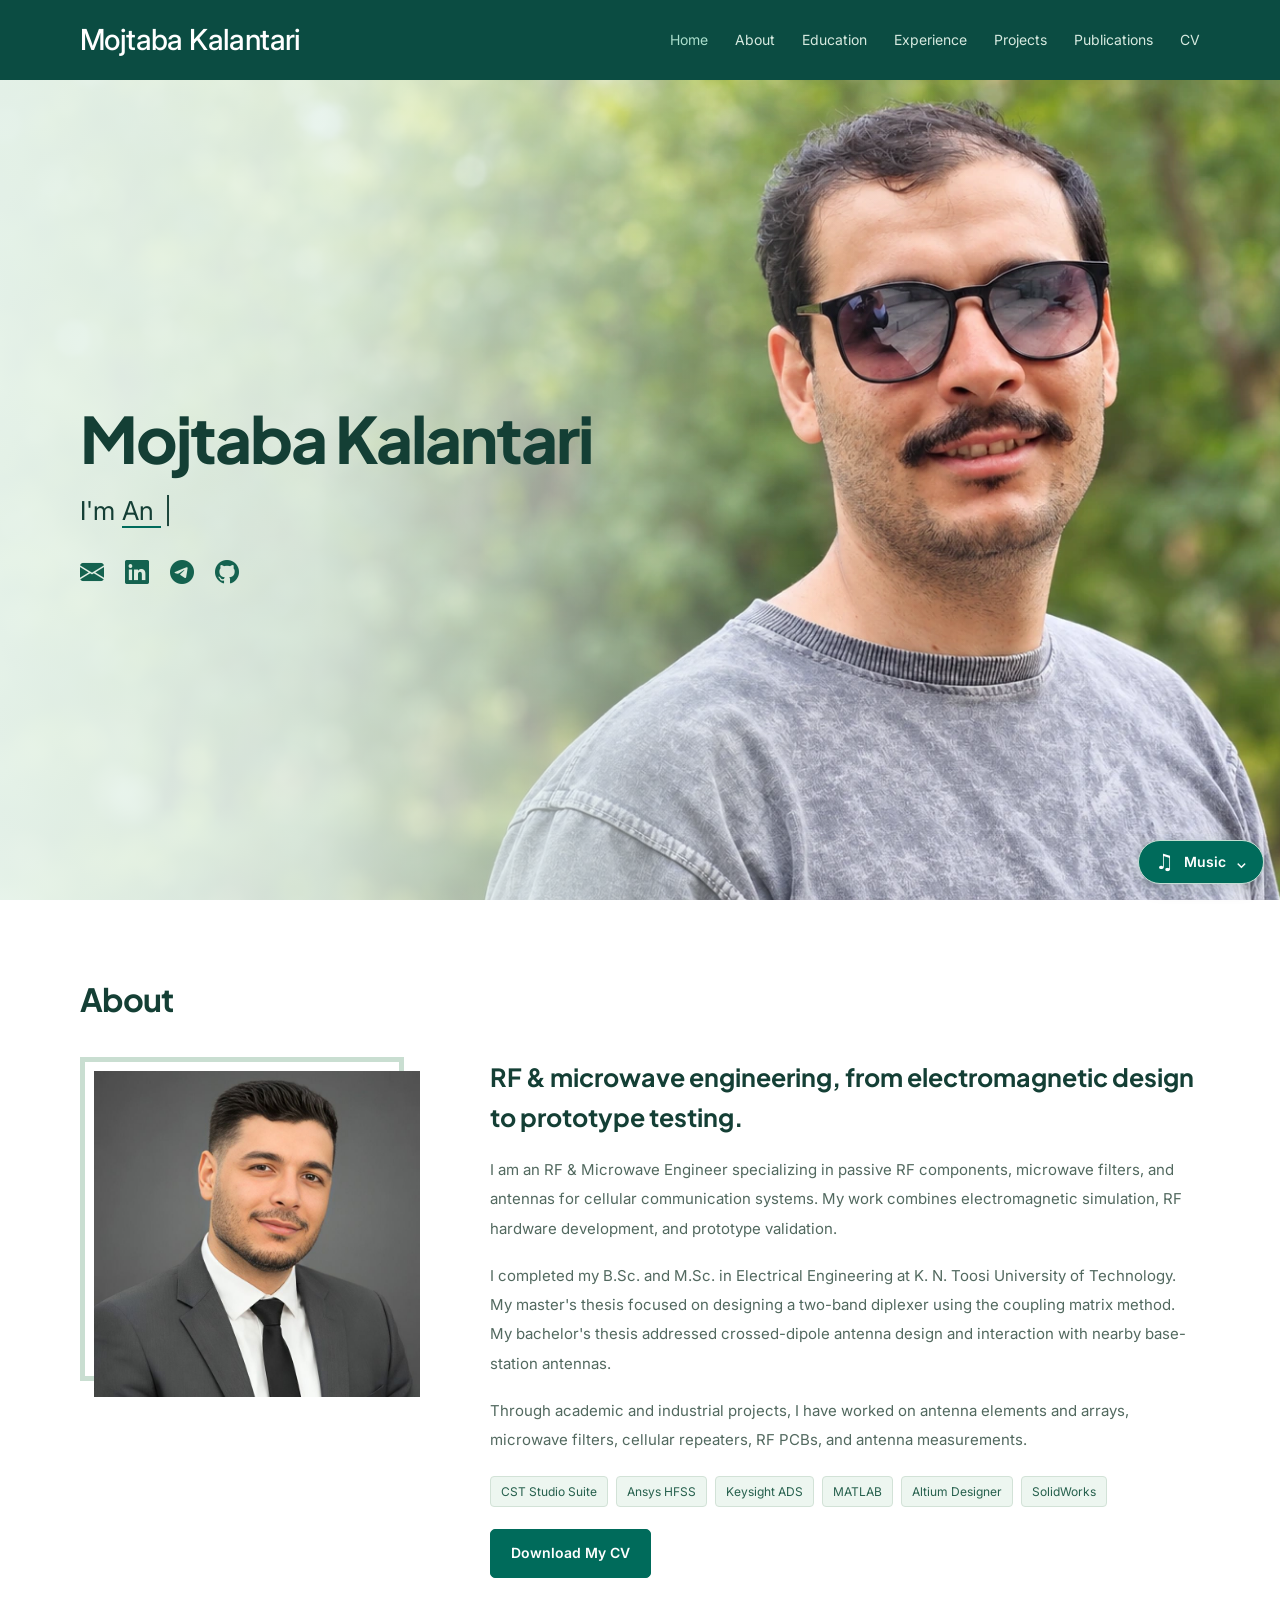
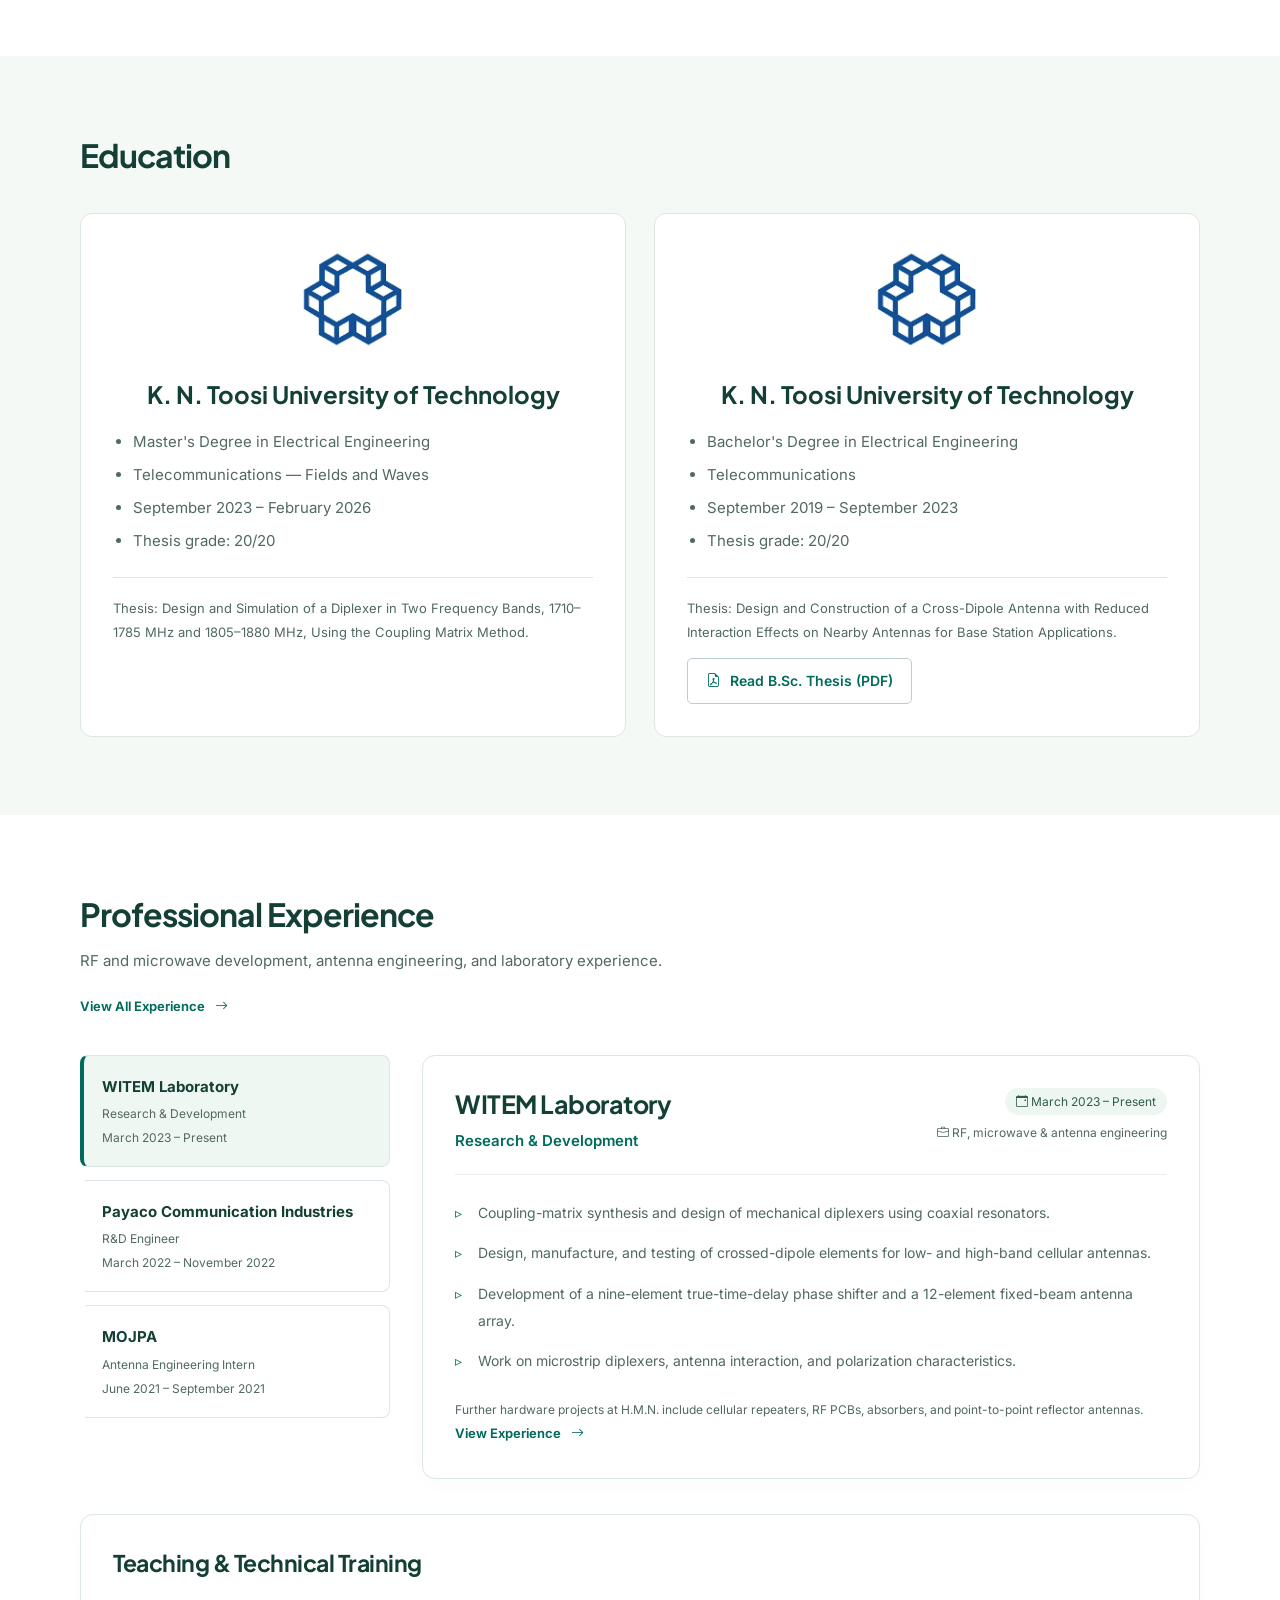
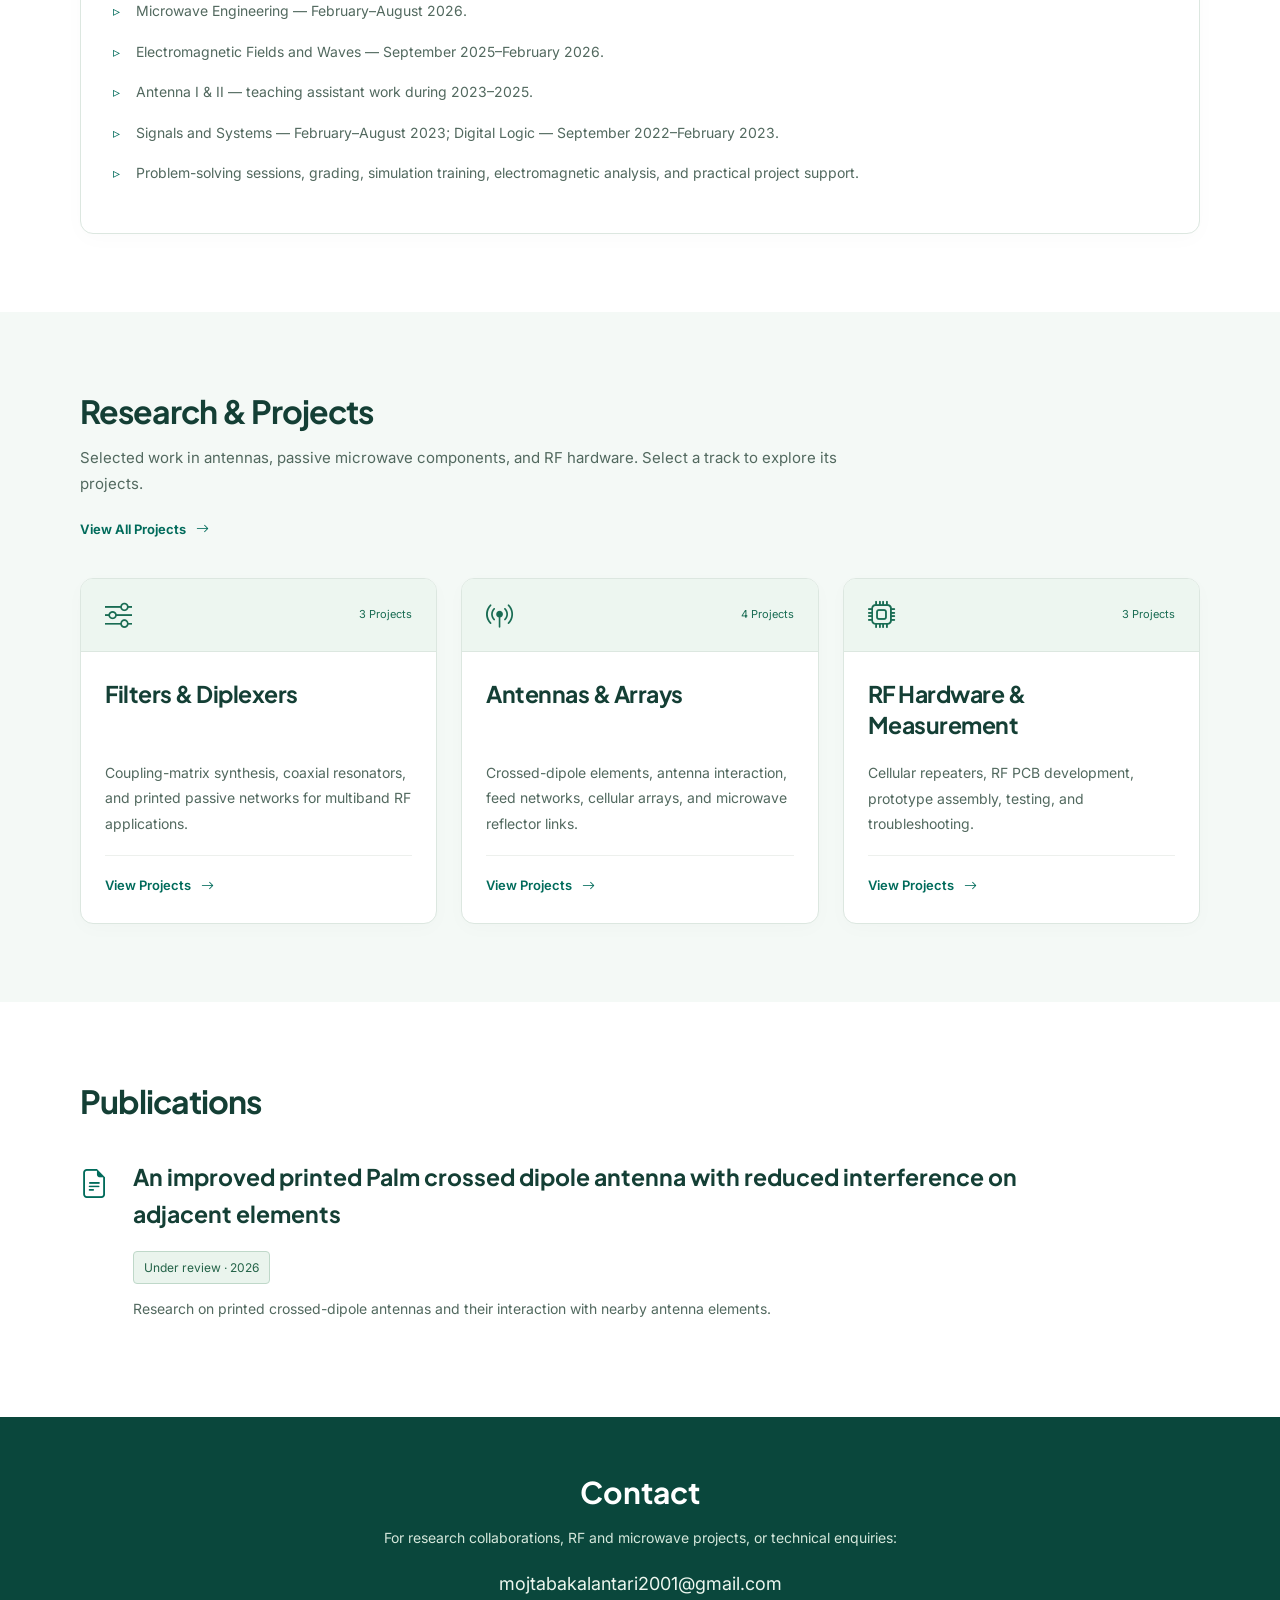
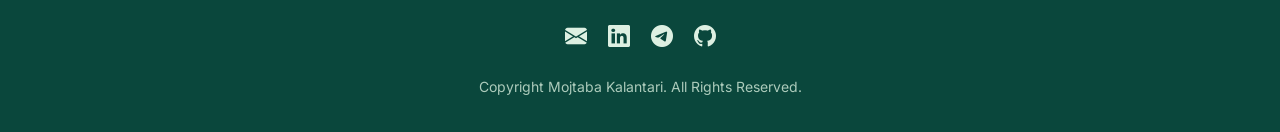
==== commit 2735ee81: "Add B.Sc. thesis to Education section" ====
--- a/index.html
+++ b/index.html
@@ -1 +1 @@
-<!doctype html><html lang="en"><head><meta charset="utf-8"><meta name="viewport" content="width=device-width,initial-scale=1"><meta name="theme-color" content="#006b5b"><title>RF &amp; Microwave Engineer | Mojtaba Kalantari</title><meta name="description" content="Mojtaba Kalantari — RF and microwave engineering, antennas, filters and diplexers."><link rel="canonical" href="https://mojtabakalantari2001-create.github.io/"><meta property="og:title" content="RF &amp; Microwave Engineer | Mojtaba Kalantari"><meta property="og:image" content="https://mojtabakalantari2001-create.github.io/assets/img/profile/hero-park.webp"><link rel="icon" type="image/svg+xml" sizes="any" href="assets/img/icons/favicon.svg?v=green-006b5b"><link rel="preconnect" href="https://fonts.googleapis.com"><link rel="preconnect" href="https://fonts.gstatic.com" crossorigin><link href="https://fonts.googleapis.com/css2?family=Inter:wght@300;400;500;600;700&amp;family=Plus+Jakarta+Sans:wght@300;400;500;600;700;800&amp;display=swap" rel="stylesheet"><link href="assets/vendor/bootstrap-icons/bootstrap-icons.css" rel="stylesheet"><link href="assets/css/portfolio.css?v=9748ecbd55" rel="stylesheet"><link href="assets/css/music-player.css?v=1" rel="stylesheet"></head><body><header class="site-header"><div class="container header-row"><a class="brand" href="index.html">Mojtaba Kalantari</a><nav id="site-nav" class="site-nav" aria-label="Main navigation"><a href="index.html#hero" class="is-active" aria-current="page">Home</a><a href="index.html#about">About</a><a href="index.html#education">Education</a><a href="#experience">Experience</a><a href="#projects">Projects</a><a href="index.html#publications">Publications</a><a href="cv.pdf" download="Mojtaba_Kalantari_CV.pdf">CV</a></nav><button class="menu-toggle" type="button" aria-controls="site-nav" aria-expanded="false" aria-label="Open navigation"><i class="bi bi-list" aria-hidden="true"></i></button></div></header><main><section class="home-hero" id="hero"><img class="hero-photo" src="assets/img/profile/hero-park.webp" alt="Mojtaba Kalantari outdoors in a green park" width="1672" height="941" fetchpriority="high"><div class="container hero-copy"><h1>Mojtaba Kalantari</h1><p class="hero-role">I'm <span class="typed-role" data-roles="An RF &amp; Microwave Engineer|An Antenna Engineer|A Microwave Filter Designer">An RF &amp; Microwave Engineer</span><span class="typing-caret" aria-hidden="true">|</span></p><div class="social-links"><a href="mailto:mojtabakalantari2001@gmail.com" aria-label="Email Contact"><i class="bi bi-envelope-fill" aria-hidden="true"></i></a><a href="https://www.linkedin.com/in/mojtabakalantari/" aria-label="LinkedIn Profile" target="_blank" rel="noopener noreferrer"><i class="bi bi-linkedin" aria-hidden="true"></i></a><a href="https://t.me/a0jik" aria-label="Telegram: @a0jik" target="_blank" rel="noopener noreferrer"><i class="bi bi-telegram" aria-hidden="true"></i></a><a href="https://github.com/mojtabakalantari2001-create" aria-label="GitHub Profile" target="_blank" rel="noopener noreferrer"><i class="bi bi-github" aria-hidden="true"></i></a></div></div></section><section class="section" id="about"><div class="container"><div class="section-heading"><h2>About</h2></div><div class="about-grid"><div class="about-photo"><img src="assets/portrait.jpg" alt="Mojtaba Kalantari" width="800" height="800" loading="lazy"></div><div class="about-copy"><h3>RF &amp; microwave engineering, from electromagnetic design to prototype testing.</h3><p>I am an RF &amp; Microwave Engineer specializing in passive RF components, microwave filters, and antennas for cellular communication systems. My work combines electromagnetic simulation, RF hardware development, and prototype validation.</p><p>I completed my B.Sc. and M.Sc. in Electrical Engineering at K. N. Toosi University of Technology. My master&#x27;s thesis focused on designing a two-band diplexer using the coupling matrix method. My bachelor&#x27;s thesis addressed crossed-dipole antenna design and interaction with nearby base-station antennas.</p><p>Through academic and industrial projects, I have worked on antenna elements and arrays, microwave filters, cellular repeaters, RF PCBs, and antenna measurements.</p><div class="tool-tags"><span>CST Studio Suite</span><span>Ansys HFSS</span><span>Keysight ADS</span><span>MATLAB</span><span>Altium Designer</span><span>SolidWorks</span></div><a class="button-link" href="cv.pdf" download="Mojtaba_Kalantari_CV.pdf">Download My CV</a></div></div></div></section><section class="section wash" id="education"><div class="container"><div class="section-heading"><h2>Education</h2></div><div class="education-grid"><article class="education-card"><img src="assets/img/icons/KNTU.webp" alt="K. N. Toosi University of Technology" width="225" height="225" loading="lazy"><h3>K. N. Toosi University of Technology</h3><ul><li>Master&#x27;s Degree in Electrical Engineering</li><li>Telecommunications — Fields and Waves</li><li>September 2023 – February 2026</li><li>Thesis grade: 20/20</li></ul><p class="thesis">Thesis: Design and Simulation of a Diplexer in Two Frequency Bands, 1710–1785 MHz and 1805–1880 MHz, Using the Coupling Matrix Method.</p></article><article class="education-card"><img src="assets/img/icons/KNTU.webp" alt="K. N. Toosi University of Technology" width="225" height="225" loading="lazy"><h3>K. N. Toosi University of Technology</h3><ul><li>Bachelor&#x27;s Degree in Electrical Engineering</li><li>Telecommunications</li><li>September 2019 – September 2023</li><li>Thesis grade: 20/20</li></ul><p class="thesis">Thesis: Design and Construction of a Cross-Dipole Antenna with Reduced Interaction Effects on Nearby Antennas for Base Station Applications.</p></article></div></div></section><section class="section" id="experience"><div class="container"><div class="section-heading"><h2>Professional Experience</h2><p>RF and microwave development, antenna engineering, and laboratory experience.</p><a class="inline-link" href="experience/index.html">View All Experience <i class="bi bi-arrow-right" aria-hidden="true"></i></a></div><div class="work-switch" data-tab-set><div role="tablist" aria-label="Professional experience"><button type="button" class="role-choice" role="tab" id="select-witem" aria-controls="role-witem" aria-selected="true"><strong>WITEM Laboratory</strong><span>Research &amp; Development</span><span>March 2023 – Present</span></button><button type="button" class="role-choice" role="tab" id="select-payaco" aria-controls="role-payaco" aria-selected="false"><strong>Payaco Communication Industries</strong><span>R&amp;D Engineer</span><span>March 2022 – November 2022</span></button><button type="button" class="role-choice" role="tab" id="select-mojpa" aria-controls="role-mojpa" aria-selected="false"><strong>MOJPA</strong><span>Antenna Engineering Intern</span><span>June 2021 – September 2021</span></button></div><div><section role="tabpanel" id="role-witem" aria-labelledby="select-witem"><article class="work-card"><header><div><h3>WITEM Laboratory</h3><p class="job-role">Research &amp; Development</p></div><div class="job-meta"><span class="period"><i class="bi bi-calendar-event" aria-hidden="true"></i> March 2023 – Present</span><span><i class="bi bi-briefcase" aria-hidden="true"></i> RF, microwave &amp; antenna engineering</span></div></header><ul class="highlights"><li>Coupling-matrix synthesis and design of mechanical diplexers using coaxial resonators.</li><li>Design, manufacture, and testing of crossed-dipole elements for low- and high-band cellular antennas.</li><li>Development of a nine-element true-time-delay phase shifter and a 12-element fixed-beam antenna array.</li><li>Work on microstrip diplexers, antenna interaction, and polarization characteristics.</li></ul><p class="job-note">Further hardware projects at H.M.N. include cellular repeaters, RF PCBs, absorbers, and point-to-point reflector antennas.</p><a class="inline-link" href="experience/witem-laboratory.html">View Experience <i class="bi bi-arrow-right" aria-hidden="true"></i></a></article></section><section role="tabpanel" id="role-payaco" aria-labelledby="select-payaco"><article class="work-card"><header><div><h3>Payaco Communication Industries</h3><p class="job-role">R&amp;D Engineer</p></div><div class="job-meta"><span class="period"><i class="bi bi-calendar-event" aria-hidden="true"></i> March 2022 – November 2022</span><span><i class="bi bi-briefcase" aria-hidden="true"></i> RF development &amp; testing</span></div></header><ul class="highlights"><li>Troubleshooting and performance improvement of RF hardware.</li><li>Optimization of testing and assembly processes.</li><li>Delivery of a six-session internal course covering BTS links, passive intermodulation, impedance matching, and radiation characteristics.</li></ul><a class="inline-link" href="experience/payaco-communication-industries.html">View Experience <i class="bi bi-arrow-right" aria-hidden="true"></i></a></article></section><section role="tabpanel" id="role-mojpa" aria-labelledby="select-mojpa"><article class="work-card"><header><div><h3>MOJPA</h3><p class="job-role">Antenna Engineering Intern</p></div><div class="job-meta"><span class="period"><i class="bi bi-calendar-event" aria-hidden="true"></i> June 2021 – September 2021</span><span><i class="bi bi-briefcase" aria-hidden="true"></i> X-band antenna development</span></div></header><ul class="highlights"><li>Design, manufacture, and testing of a circular horn antenna with circular polarization.</li><li>Work on a turnstile orthomode-transducer (OMT) feed for X-band operation.</li></ul><a class="inline-link" href="experience/mojpa.html">View Experience <i class="bi bi-arrow-right" aria-hidden="true"></i></a></article></section></div></div><article class="work-card teaching-card" id="teaching"><h2>Teaching &amp; Technical Training</h2><ul class="highlights"><li>Microwave Engineering — February–August 2026.</li><li>Electromagnetic Fields and Waves — September 2025–February 2026.</li><li>Antenna I &amp; II — teaching assistant work during 2023–2025.</li><li>Signals and Systems — February–August 2023; Digital Logic — September 2022–February 2023.</li><li>Problem-solving sessions, grading, simulation training, electromagnetic analysis, and practical project support.</li></ul></article></div></section><section class="section wash" id="projects"><div class="container"><div class="section-heading"><h2>Research &amp; Projects</h2><p>Selected work in antennas, passive microwave components, and RF hardware. Select a track to explore its projects.</p><a class="inline-link" href="projects/index.html">View All Projects <i class="bi bi-arrow-right" aria-hidden="true"></i></a></div><div class="card-grid"><a class="track-card" href="projects/filters-diplexers.html" aria-label="Explore Filters &amp; Diplexers"><div class="card-top"><i class="bi bi-sliders" aria-hidden="true"></i><span>3 Projects</span></div><div class="card-content"><h3>Filters &amp; Diplexers</h3><p>Coupling-matrix synthesis, coaxial resonators, and printed passive networks for multiband RF applications.</p><span class="card-cta">View Projects <i class="bi bi-arrow-right" aria-hidden="true"></i></span></div></a><a class="track-card" href="projects/antennas-arrays.html" aria-label="Explore Antennas &amp; Arrays"><div class="card-top"><i class="bi bi-broadcast-pin" aria-hidden="true"></i><span>4 Projects</span></div><div class="card-content"><h3>Antennas &amp; Arrays</h3><p>Crossed-dipole elements, antenna interaction, feed networks, cellular arrays, and microwave reflector links.</p><span class="card-cta">View Projects <i class="bi bi-arrow-right" aria-hidden="true"></i></span></div></a><a class="track-card" href="projects/rf-hardware-measurement.html" aria-label="Explore RF Hardware &amp; Measurement"><div class="card-top"><i class="bi bi-cpu" aria-hidden="true"></i><span>3 Projects</span></div><div class="card-content"><h3>RF Hardware &amp; Measurement</h3><p>Cellular repeaters, RF PCB development, prototype assembly, testing, and troubleshooting.</p><span class="card-cta">View Projects <i class="bi bi-arrow-right" aria-hidden="true"></i></span></div></a></div></div></section><section class="section" id="publications"><div class="container"><div class="section-heading"><h2>Publications</h2></div><article class="publication"><i class="bi bi-file-earmark-text" aria-hidden="true"></i><div><h3>An improved printed Palm crossed dipole antenna with reduced interference on adjacent elements</h3><span class="status-pill">Under review · 2026</span><p>Research on printed crossed-dipole antennas and their interaction with nearby antenna elements.</p></div></article></div></section></main><footer class="site-footer" id="footer"><div class="container"><h2>Contact</h2><p>For research collaborations, RF and microwave projects, or technical enquiries:</p><p class="footer-email"><a href="mailto:mojtabakalantari2001@gmail.com">mojtabakalantari2001@gmail.com</a></p><div class="social-links"><a href="mailto:mojtabakalantari2001@gmail.com" aria-label="Email Contact"><i class="bi bi-envelope-fill" aria-hidden="true"></i></a><a href="https://www.linkedin.com/in/mojtabakalantari/" aria-label="LinkedIn Profile" target="_blank" rel="noopener noreferrer"><i class="bi bi-linkedin" aria-hidden="true"></i></a><a href="https://t.me/a0jik" aria-label="Telegram: @a0jik" target="_blank" rel="noopener noreferrer"><i class="bi bi-telegram" aria-hidden="true"></i></a><a href="https://github.com/mojtabakalantari2001-create" aria-label="GitHub Profile" target="_blank" rel="noopener noreferrer"><i class="bi bi-github" aria-hidden="true"></i></a></div><p class="copyright">Copyright Mojtaba Kalantari. All Rights Reserved.</p></div></footer><script src="assets/js/portfolio.js?v=d26fc33c09" defer></script><details class="music-player"><summary><span class="music-player-note" aria-hidden="true">♫</span><span>Music</span><span class="music-player-chevron" aria-hidden="true">⌃</span></summary><div class="music-player-panel"><audio controls preload="none" loop aria-label="Background music" src="assets/audio/music.mp3">Your browser does not support audio playback.</audio></div></details></body></html>+<!doctype html><html lang="en"><head><meta charset="utf-8"><meta name="viewport" content="width=device-width,initial-scale=1"><meta name="theme-color" content="#006b5b"><title>RF &amp; Microwave Engineer | Mojtaba Kalantari</title><meta name="description" content="Mojtaba Kalantari — RF and microwave engineering, antennas, filters and diplexers."><link rel="canonical" href="https://mojtabakalantari2001-create.github.io/"><meta property="og:title" content="RF &amp; Microwave Engineer | Mojtaba Kalantari"><meta property="og:image" content="https://mojtabakalantari2001-create.github.io/assets/img/profile/hero-park.webp"><link rel="icon" type="image/svg+xml" sizes="any" href="assets/img/icons/favicon.svg?v=green-006b5b"><link rel="preconnect" href="https://fonts.googleapis.com"><link rel="preconnect" href="https://fonts.gstatic.com" crossorigin><link href="https://fonts.googleapis.com/css2?family=Inter:wght@300;400;500;600;700&amp;family=Plus+Jakarta+Sans:wght@300;400;500;600;700;800&amp;display=swap" rel="stylesheet"><link href="assets/vendor/bootstrap-icons/bootstrap-icons.css" rel="stylesheet"><link href="assets/css/portfolio.css?v=9748ecbd55" rel="stylesheet"><link href="assets/css/music-player.css?v=1" rel="stylesheet"></head><body><header class="site-header"><div class="container header-row"><a class="brand" href="index.html">Mojtaba Kalantari</a><nav id="site-nav" class="site-nav" aria-label="Main navigation"><a href="index.html#hero" class="is-active" aria-current="page">Home</a><a href="index.html#about">About</a><a href="index.html#education">Education</a><a href="#experience">Experience</a><a href="#projects">Projects</a><a href="index.html#publications">Publications</a><a href="cv.pdf" download="Mojtaba_Kalantari_CV.pdf">CV</a></nav><button class="menu-toggle" type="button" aria-controls="site-nav" aria-expanded="false" aria-label="Open navigation"><i class="bi bi-list" aria-hidden="true"></i></button></div></header><main><section class="home-hero" id="hero"><img class="hero-photo" src="assets/img/profile/hero-park.webp" alt="Mojtaba Kalantari outdoors in a green park" width="1672" height="941" fetchpriority="high"><div class="container hero-copy"><h1>Mojtaba Kalantari</h1><p class="hero-role">I'm <span class="typed-role" data-roles="An RF &amp; Microwave Engineer|An Antenna Engineer|A Microwave Filter Designer">An RF &amp; Microwave Engineer</span><span class="typing-caret" aria-hidden="true">|</span></p><div class="social-links"><a href="mailto:mojtabakalantari2001@gmail.com" aria-label="Email Contact"><i class="bi bi-envelope-fill" aria-hidden="true"></i></a><a href="https://www.linkedin.com/in/mojtabakalantari/" aria-label="LinkedIn Profile" target="_blank" rel="noopener noreferrer"><i class="bi bi-linkedin" aria-hidden="true"></i></a><a href="https://t.me/a0jik" aria-label="Telegram: @a0jik" target="_blank" rel="noopener noreferrer"><i class="bi bi-telegram" aria-hidden="true"></i></a><a href="https://github.com/mojtabakalantari2001-create" aria-label="GitHub Profile" target="_blank" rel="noopener noreferrer"><i class="bi bi-github" aria-hidden="true"></i></a></div></div></section><section class="section" id="about"><div class="container"><div class="section-heading"><h2>About</h2></div><div class="about-grid"><div class="about-photo"><img src="assets/portrait.jpg" alt="Mojtaba Kalantari" width="800" height="800" loading="lazy"></div><div class="about-copy"><h3>RF &amp; microwave engineering, from electromagnetic design to prototype testing.</h3><p>I am an RF &amp; Microwave Engineer specializing in passive RF components, microwave filters, and antennas for cellular communication systems. My work combines electromagnetic simulation, RF hardware development, and prototype validation.</p><p>I completed my B.Sc. and M.Sc. in Electrical Engineering at K. N. Toosi University of Technology. My master&#x27;s thesis focused on designing a two-band diplexer using the coupling matrix method. My bachelor&#x27;s thesis addressed crossed-dipole antenna design and interaction with nearby base-station antennas.</p><p>Through academic and industrial projects, I have worked on antenna elements and arrays, microwave filters, cellular repeaters, RF PCBs, and antenna measurements.</p><div class="tool-tags"><span>CST Studio Suite</span><span>Ansys HFSS</span><span>Keysight ADS</span><span>MATLAB</span><span>Altium Designer</span><span>SolidWorks</span></div><a class="button-link" href="cv.pdf" download="Mojtaba_Kalantari_CV.pdf">Download My CV</a></div></div></div></section><section class="section wash" id="education"><div class="container"><div class="section-heading"><h2>Education</h2></div><div class="education-grid"><article class="education-card"><img src="assets/img/icons/KNTU.webp" alt="K. N. Toosi University of Technology" width="225" height="225" loading="lazy"><h3>K. N. Toosi University of Technology</h3><ul><li>Master&#x27;s Degree in Electrical Engineering</li><li>Telecommunications — Fields and Waves</li><li>September 2023 – February 2026</li><li>Thesis grade: 20/20</li></ul><p class="thesis">Thesis: Design and Simulation of a Diplexer in Two Frequency Bands, 1710–1785 MHz and 1805–1880 MHz, Using the Coupling Matrix Method.</p></article><article class="education-card"><img src="assets/img/icons/KNTU.webp" alt="K. N. Toosi University of Technology" width="225" height="225" loading="lazy"><h3>K. N. Toosi University of Technology</h3><ul><li>Bachelor&#x27;s Degree in Electrical Engineering</li><li>Telecommunications</li><li>September 2019 – September 2023</li><li>Thesis grade: 20/20</li></ul><p class="thesis">Thesis: Design and Construction of a Cross-Dipole Antenna with Reduced Interaction Effects on Nearby Antennas for Base Station Applications.</p><a class="outline-link thesis-file" href="assets/BScThesiss.pdf" target="_blank" rel="noopener noreferrer"><i class="bi bi-file-earmark-pdf" aria-hidden="true"></i> Read B.Sc. Thesis (PDF)</a></article></div></div></section><section class="section" id="experience"><div class="container"><div class="section-heading"><h2>Professional Experience</h2><p>RF and microwave development, antenna engineering, and laboratory experience.</p><a class="inline-link" href="experience/index.html">View All Experience <i class="bi bi-arrow-right" aria-hidden="true"></i></a></div><div class="work-switch" data-tab-set><div role="tablist" aria-label="Professional experience"><button type="button" class="role-choice" role="tab" id="select-witem" aria-controls="role-witem" aria-selected="true"><strong>WITEM Laboratory</strong><span>Research &amp; Development</span><span>March 2023 – Present</span></button><button type="button" class="role-choice" role="tab" id="select-payaco" aria-controls="role-payaco" aria-selected="false"><strong>Payaco Communication Industries</strong><span>R&amp;D Engineer</span><span>March 2022 – November 2022</span></button><button type="button" class="role-choice" role="tab" id="select-mojpa" aria-controls="role-mojpa" aria-selected="false"><strong>MOJPA</strong><span>Antenna Engineering Intern</span><span>June 2021 – September 2021</span></button></div><div><section role="tabpanel" id="role-witem" aria-labelledby="select-witem"><article class="work-card"><header><div><h3>WITEM Laboratory</h3><p class="job-role">Research &amp; Development</p></div><div class="job-meta"><span class="period"><i class="bi bi-calendar-event" aria-hidden="true"></i> March 2023 – Present</span><span><i class="bi bi-briefcase" aria-hidden="true"></i> RF, microwave &amp; antenna engineering</span></div></header><ul class="highlights"><li>Coupling-matrix synthesis and design of mechanical diplexers using coaxial resonators.</li><li>Design, manufacture, and testing of crossed-dipole elements for low- and high-band cellular antennas.</li><li>Development of a nine-element true-time-delay phase shifter and a 12-element fixed-beam antenna array.</li><li>Work on microstrip diplexers, antenna interaction, and polarization characteristics.</li></ul><p class="job-note">Further hardware projects at H.M.N. include cellular repeaters, RF PCBs, absorbers, and point-to-point reflector antennas.</p><a class="inline-link" href="experience/witem-laboratory.html">View Experience <i class="bi bi-arrow-right" aria-hidden="true"></i></a></article></section><section role="tabpanel" id="role-payaco" aria-labelledby="select-payaco"><article class="work-card"><header><div><h3>Payaco Communication Industries</h3><p class="job-role">R&amp;D Engineer</p></div><div class="job-meta"><span class="period"><i class="bi bi-calendar-event" aria-hidden="true"></i> March 2022 – November 2022</span><span><i class="bi bi-briefcase" aria-hidden="true"></i> RF development &amp; testing</span></div></header><ul class="highlights"><li>Troubleshooting and performance improvement of RF hardware.</li><li>Optimization of testing and assembly processes.</li><li>Delivery of a six-session internal course covering BTS links, passive intermodulation, impedance matching, and radiation characteristics.</li></ul><a class="inline-link" href="experience/payaco-communication-industries.html">View Experience <i class="bi bi-arrow-right" aria-hidden="true"></i></a></article></section><section role="tabpanel" id="role-mojpa" aria-labelledby="select-mojpa"><article class="work-card"><header><div><h3>MOJPA</h3><p class="job-role">Antenna Engineering Intern</p></div><div class="job-meta"><span class="period"><i class="bi bi-calendar-event" aria-hidden="true"></i> June 2021 – September 2021</span><span><i class="bi bi-briefcase" aria-hidden="true"></i> X-band antenna development</span></div></header><ul class="highlights"><li>Design, manufacture, and testing of a circular horn antenna with circular polarization.</li><li>Work on a turnstile orthomode-transducer (OMT) feed for X-band operation.</li></ul><a class="inline-link" href="experience/mojpa.html">View Experience <i class="bi bi-arrow-right" aria-hidden="true"></i></a></article></section></div></div><article class="work-card teaching-card" id="teaching"><h2>Teaching &amp; Technical Training</h2><ul class="highlights"><li>Microwave Engineering — February–August 2026.</li><li>Electromagnetic Fields and Waves — September 2025–February 2026.</li><li>Antenna I &amp; II — teaching assistant work during 2023–2025.</li><li>Signals and Systems — February–August 2023; Digital Logic — September 2022–February 2023.</li><li>Problem-solving sessions, grading, simulation training, electromagnetic analysis, and practical project support.</li></ul></article></div></section><section class="section wash" id="projects"><div class="container"><div class="section-heading"><h2>Research &amp; Projects</h2><p>Selected work in antennas, passive microwave components, and RF hardware. Select a track to explore its projects.</p><a class="inline-link" href="projects/index.html">View All Projects <i class="bi bi-arrow-right" aria-hidden="true"></i></a></div><div class="card-grid"><a class="track-card" href="projects/filters-diplexers.html" aria-label="Explore Filters &amp; Diplexers"><div class="card-top"><i class="bi bi-sliders" aria-hidden="true"></i><span>3 Projects</span></div><div class="card-content"><h3>Filters &amp; Diplexers</h3><p>Coupling-matrix synthesis, coaxial resonators, and printed passive networks for multiband RF applications.</p><span class="card-cta">View Projects <i class="bi bi-arrow-right" aria-hidden="true"></i></span></div></a><a class="track-card" href="projects/antennas-arrays.html" aria-label="Explore Antennas &amp; Arrays"><div class="card-top"><i class="bi bi-broadcast-pin" aria-hidden="true"></i><span>4 Projects</span></div><div class="card-content"><h3>Antennas &amp; Arrays</h3><p>Crossed-dipole elements, antenna interaction, feed networks, cellular arrays, and microwave reflector links.</p><span class="card-cta">View Projects <i class="bi bi-arrow-right" aria-hidden="true"></i></span></div></a><a class="track-card" href="projects/rf-hardware-measurement.html" aria-label="Explore RF Hardware &amp; Measurement"><div class="card-top"><i class="bi bi-cpu" aria-hidden="true"></i><span>3 Projects</span></div><div class="card-content"><h3>RF Hardware &amp; Measurement</h3><p>Cellular repeaters, RF PCB development, prototype assembly, testing, and troubleshooting.</p><span class="card-cta">View Projects <i class="bi bi-arrow-right" aria-hidden="true"></i></span></div></a></div></div></section><section class="section" id="publications"><div class="container"><div class="section-heading"><h2>Publications</h2></div><article class="publication"><i class="bi bi-file-earmark-text" aria-hidden="true"></i><div><h3>An improved printed Palm crossed dipole antenna with reduced interference on adjacent elements</h3><span class="status-pill">Under review · 2026</span><p>Research on printed crossed-dipole antennas and their interaction with nearby antenna elements.</p></div></article></div></section></main><footer class="site-footer" id="footer"><div class="container"><h2>Contact</h2><p>For research collaborations, RF and microwave projects, or technical enquiries:</p><p class="footer-email"><a href="mailto:mojtabakalantari2001@gmail.com">mojtabakalantari2001@gmail.com</a></p><div class="social-links"><a href="mailto:mojtabakalantari2001@gmail.com" aria-label="Email Contact"><i class="bi bi-envelope-fill" aria-hidden="true"></i></a><a href="https://www.linkedin.com/in/mojtabakalantari/" aria-label="LinkedIn Profile" target="_blank" rel="noopener noreferrer"><i class="bi bi-linkedin" aria-hidden="true"></i></a><a href="https://t.me/a0jik" aria-label="Telegram: @a0jik" target="_blank" rel="noopener noreferrer"><i class="bi bi-telegram" aria-hidden="true"></i></a><a href="https://github.com/mojtabakalantari2001-create" aria-label="GitHub Profile" target="_blank" rel="noopener noreferrer"><i class="bi bi-github" aria-hidden="true"></i></a></div><p class="copyright">Copyright Mojtaba Kalantari. All Rights Reserved.</p></div></footer><script src="assets/js/portfolio.js?v=d26fc33c09" defer></script><details class="music-player"><summary><span class="music-player-note" aria-hidden="true">♫</span><span>Music</span><span class="music-player-chevron" aria-hidden="true">⌃</span></summary><div class="music-player-panel"><audio controls preload="none" loop aria-label="Background music" src="assets/audio/music.mp3">Your browser does not support audio playback.</audio></div></details></body></html>
--- a/assets/css/portfolio.css
+++ b/assets/css/portfolio.css
@@ -3,7 +3,7 @@
 *{box-sizing:border-box}html{scroll-behavior:smooth;scroll-padding-top:100px}body{margin:0;font-family:var(--font);font-size:15px;line-height:1.75;color:var(--muted);background:#fff}button,a{-webkit-tap-highlight-color:transparent}button{font:inherit}a{color:var(--accent);text-decoration:none}a:hover{color:#00917b}img{max-width:100%;height:auto;display:block}h1,h2,h3,h4{font-family:'Plus Jakarta Sans',var(--font);color:var(--ink);line-height:1.35;margin:0 0 18px;font-weight:700}p{margin:0 0 18px}ul{margin:0;padding-left:20px}button{cursor:pointer}a:focus-visible,button:focus-visible,[tabindex]:focus-visible{outline:3px solid #009782;outline-offset:5px}[hidden]{display:none!important}.container{width:calc(100% - 48px);max-width:1120px;margin:0 auto}.section{padding:78px 0}.wash{background:#f4f9f6}.section-heading{margin-bottom:36px}.section-heading h2{font-size:32px;letter-spacing:-1px;margin-bottom:12px}.section-heading p{max-width:760px}.inline-link{display:inline-flex;align-items:center;gap:10px;font-size:13px;font-weight:650}.button-link{display:inline-flex;align-items:center;gap:10px;background:var(--accent);border:1px solid var(--accent);border-radius:5px;color:#fff;padding:11px 20px;font-size:14px;font-weight:600}.button-link:hover{background:#005244;color:#fff}.outline-link{display:inline-flex;align-items:center;gap:10px;border:1px solid #b7d2c3;border-radius:5px;padding:10px 18px;background:#fff;font-size:14px;font-weight:600}
 .site-header{position:fixed;top:0;inset-inline:0;z-index:50;background:var(--nav);height:80px;color:#f0f8f3}.header-row{height:100%;display:flex;align-items:center;justify-content:space-between;gap:24px}.brand{color:#fff!important;font-size:29px;font-weight:500;letter-spacing:-.6px;line-height:1.3}.site-nav{display:flex;align-items:center;gap:27px}.site-nav a{font-size:14px;white-space:nowrap;color:#d7eae0}.site-nav a:hover,.site-nav .is-active{color:#abdfcd}.menu-toggle{display:none;border:0;background:none;color:#fff;font-size:25px;padding:4px;line-height:1}.social-links{display:flex;align-items:center;gap:21px}.social-links a{font-size:24px;line-height:1;color:#14624f}.social-links a:hover{color:#00917b}
 .home-hero{position:relative;min-height:max(740px,100svh);display:flex;align-items:center;padding-top:80px;background:#e7f2ee;overflow:hidden}.hero-photo{position:absolute;inset:0;width:100%;height:100%;object-fit:cover}.home-hero:before{content:'';position:absolute;inset:0;z-index:1;background:linear-gradient(90deg,rgba(231,244,237,.97),rgba(231,244,237,.87) 25%,rgba(231,244,237,.57) 43%,rgba(231,244,237,.07) 63%,transparent 78%)}.hero-copy{position:relative;z-index:2}.hero-copy h1{font-size:64px;font-weight:750;letter-spacing:-2px;margin-bottom:6px}.hero-role{font-size:26px;min-height:48px;margin-bottom:24px;color:var(--ink)}.typed-role{border-bottom:2px solid var(--accent)}.typing-caret{display:inline-block;margin-left:3px;animation:blink 1s steps(1) infinite}@keyframes blink{50%{opacity:0}}
-.about-grid{display:grid;grid-template-columns:340px minmax(0,1fr);gap:70px;align-items:start}.about-photo{padding:14px 0 0 14px;position:relative}.about-photo:before{content:'';position:absolute;inset:0 16px 16px 0;border:5px solid #c9ded1;z-index:-1}.about-copy h3{font-size:25px;line-height:1.6}.about-copy p{font-size:15px;line-height:1.95}.tool-tags{display:flex;flex-wrap:wrap;gap:8px;margin:22px 0}.tool-tags span{font-size:12px;border:1px solid #d2e2d7;background:var(--wash);color:#26604d;border-radius:4px;padding:4px 10px}.education-grid{display:grid;grid-template-columns:repeat(2,minmax(0,1fr));gap:28px}.education-card{border:1px solid var(--line);border-radius:12px;background:#fff;padding:32px}.education-card img{width:108px;height:108px;object-fit:contain;margin:0 auto 24px}.education-card h3{text-align:center;font-size:24px}.education-card li{margin-bottom:7px}.thesis{border-top:1px solid var(--line);padding-top:18px;margin:22px 0 0;font-size:13px;line-height:1.85}
+.about-grid{display:grid;grid-template-columns:340px minmax(0,1fr);gap:70px;align-items:start}.about-photo{padding:14px 0 0 14px;position:relative}.about-photo:before{content:'';position:absolute;inset:0 16px 16px 0;border:5px solid #c9ded1;z-index:-1}.about-copy h3{font-size:25px;line-height:1.6}.about-copy p{font-size:15px;line-height:1.95}.tool-tags{display:flex;flex-wrap:wrap;gap:8px;margin:22px 0}.tool-tags span{font-size:12px;border:1px solid #d2e2d7;background:var(--wash);color:#26604d;border-radius:4px;padding:4px 10px}.education-grid{display:grid;grid-template-columns:repeat(2,minmax(0,1fr));gap:28px}.education-card{border:1px solid var(--line);border-radius:12px;background:#fff;padding:32px}.education-card img{width:108px;height:108px;object-fit:contain;margin:0 auto 24px}.education-card h3{text-align:center;font-size:24px}.education-card li{margin-bottom:7px}.thesis{border-top:1px solid var(--line);padding-top:18px;margin:22px 0 0;font-size:13px;line-height:1.85}.education-card .thesis-file{margin-top:14px}
 .card-grid{display:grid;grid-template-columns:repeat(3,minmax(0,1fr));gap:24px}.track-card{display:flex;flex-direction:column;border:1px solid var(--line);border-radius:13px;background:#fff;overflow:hidden;color:inherit;box-shadow:0 5px 20px #113e2d05;transition:transform .2s,box-shadow .2s}.track-card:hover{color:inherit;transform:translateY(-4px);box-shadow:0 12px 26px #113e2d0c}.card-top{display:flex;align-items:center;justify-content:space-between;gap:12px;background:var(--wash);padding:22px 24px;border-bottom:1px solid var(--line);color:#196c53}.card-top i{font-size:27px;line-height:1}.card-top span{font-size:11px;text-align:right}.card-content{padding:26px 24px;display:flex;flex-direction:column;flex:1}.card-content h3{font-size:23px;letter-spacing:-.5px;min-height:62px;margin-bottom:20px}.card-content p{font-size:14px;line-height:1.85}.card-content .job-role{font-size:13px;font-weight:650;color:#19705a;min-height:0;margin-bottom:18px}.card-cta{display:flex;align-items:center;gap:10px;font-size:13px;font-weight:600;color:var(--accent);padding-top:18px;margin-top:auto;border-top:1px solid #edf0ed}
 .work-switch{display:grid;grid-template-columns:310px minmax(0,1fr);gap:32px;align-items:start}.work-switch [role=tablist]{display:grid;gap:13px}.role-choice{border:1px solid var(--line);border-left:4px solid transparent;background:#fff;border-radius:8px;padding:18px;text-align:left;color:var(--muted)}.role-choice[aria-selected=true]{border-left-color:var(--accent);background:#eff7f2}.role-choice strong{display:block;color:var(--ink);font-size:15px}.role-choice span{display:block;font-size:12px;margin-top:3px}.work-card{background:#fff;border:1px solid var(--line);border-radius:13px;padding:32px;box-shadow:0 5px 22px #113e2d05}.work-card header{display:flex;justify-content:space-between;gap:24px;border-bottom:1px solid #e9eeea;padding-bottom:20px;margin-bottom:25px}.work-card h2,.work-card h3{font-size:25px;letter-spacing:-.5px;margin-bottom:6px}.work-card .job-role{color:var(--accent);font-weight:600;margin:0}.job-meta{font-size:12px;text-align:right}.job-meta span{display:block;margin:0 0 7px}.period{display:inline-block!important;padding:3px 11px;border-radius:30px;background:#edf6f0;color:#2f5f4b}.highlights{list-style:none;padding:0}.highlights li{position:relative;padding-left:23px;margin-bottom:14px;font-size:14px;line-height:1.9}.highlights li:before{content:'▹';position:absolute;left:0;color:var(--accent)}.job-note{font-size:12px;margin-top:24px;margin-bottom:0}.teaching-card{margin-top:35px}.teaching-card h2,.teaching-card h3{font-size:23px;margin-bottom:20px}.publication{display:flex;gap:24px;max-width:980px}.publication>i{font-size:29px;color:var(--accent)}.publication h3{font-size:23px;line-height:1.6}.status-pill{display:inline-block;font-size:12px;border:1px solid #bfd8c9;background:#eaf4ed;color:#246348;border-radius:4px;padding:5px 10px;margin-bottom:13px}.publication p{font-size:14px}
 .rf-hero{position:relative;isolation:isolate;overflow:hidden;min-height:370px;padding:120px 0 60px;background:#eaf4ee}.rf-hero canvas{position:absolute;inset:0;width:100%;height:100%;z-index:0;pointer-events:none}.rf-hero .container{position:relative;z-index:1;text-align:center}.breadcrumbs{display:flex;justify-content:center;flex-wrap:wrap;gap:8px;list-style:none;padding:0;margin:0 0 24px;font-size:12px}.breadcrumbs li+li:before{content:'/';color:#7a9787;margin-right:8px}.eyebrow{text-transform:uppercase;font-size:10px;font-weight:700;letter-spacing:.15em;color:#286c51;margin:0 0 15px}.rf-hero h1{font-size:clamp(32px,4vw,48px);font-weight:750;letter-spacing:-1.4px;margin-bottom:17px}.rf-subtitle{max-width:800px;margin:0 auto;font-size:16px;line-height:1.85;color:#365f4d}.wave-hint{position:absolute;bottom:11px;right:24px;z-index:2;font-size:10px;color:#5c7f6d;pointer-events:none}.touch-hint{display:none}.page-content{padding:48px 0 64px;background:#f8faf8}.page-intro{margin-bottom:30px;max-width:800px}.page-intro h2{font-size:26px;letter-spacing:-.6px;margin-bottom:12px}.page-intro p{font-size:15px}.panel-card{border:1px solid var(--line);border-radius:13px;background:#fff;padding:32px;margin-bottom:26px;box-shadow:0 5px 20px #113e2d05}.panel-card h2{font-size:25px;letter-spacing:-.5px}.panel-card p{font-size:15px;line-height:1.9}.count-pill{display:inline-block;border:1px solid #cfe0d5;border-radius:4px;background:#eff7f2;padding:3px 9px;font-size:11px;color:#28664e}.tabs-bar{display:flex;flex-wrap:wrap;gap:6px;padding:6px;border:1px solid #d4e4da;border-radius:11px;background:#edf5f0;margin-bottom:27px}.project-tab{flex:1;min-width:140px;min-height:47px;border:0;background:none;color:#486355;border-radius:7px;padding:11px 15px;font-size:13px;font-weight:600}.project-tab[aria-selected=true]{background:white;color:var(--accent);box-shadow:0 2px 8px #123b2a0d}.panel-card .project-description{font-size:16px}.spec-box{margin:25px 0;background:#f0f7f2;padding:18px 22px;border-left:3px solid #008776;border-radius:0 7px 7px 0}.spec-box dt{font-size:10px;letter-spacing:.12em;text-transform:uppercase;color:#50735f;margin-bottom:6px}.spec-box dd{font-size:19px;font-weight:650;color:#19523c;margin:0}.focus-block{border-top:1px solid var(--line);padding-top:22px;margin-top:27px}.focus-block h3{font-size:15px}.focus-list{display:flex;flex-wrap:wrap;gap:12px 24px;list-style:none;padding:0;font-size:13px}.focus-list li{display:flex;gap:8px}.focus-list i{color:var(--accent)}.page-actions{display:flex;justify-content:space-between;flex-wrap:wrap;gap:20px;margin:28px 0 30px;align-items:center}.related-nav{border-top:1px solid var(--line);margin-top:30px;padding-top:26px}.related-nav h2{font-size:18px}.related-links{display:flex;flex-wrap:wrap;gap:12px}.related-links a{display:inline-flex;gap:15px;align-items:center;border:1px solid #d1e1d6;border-radius:6px;padding:12px 17px;background:#fff;font-size:13px}.tools-section{border-top:1px solid var(--line);padding-top:30px;margin-top:40px}.tools-section h2{font-size:20px}.page-work{margin-bottom:30px}
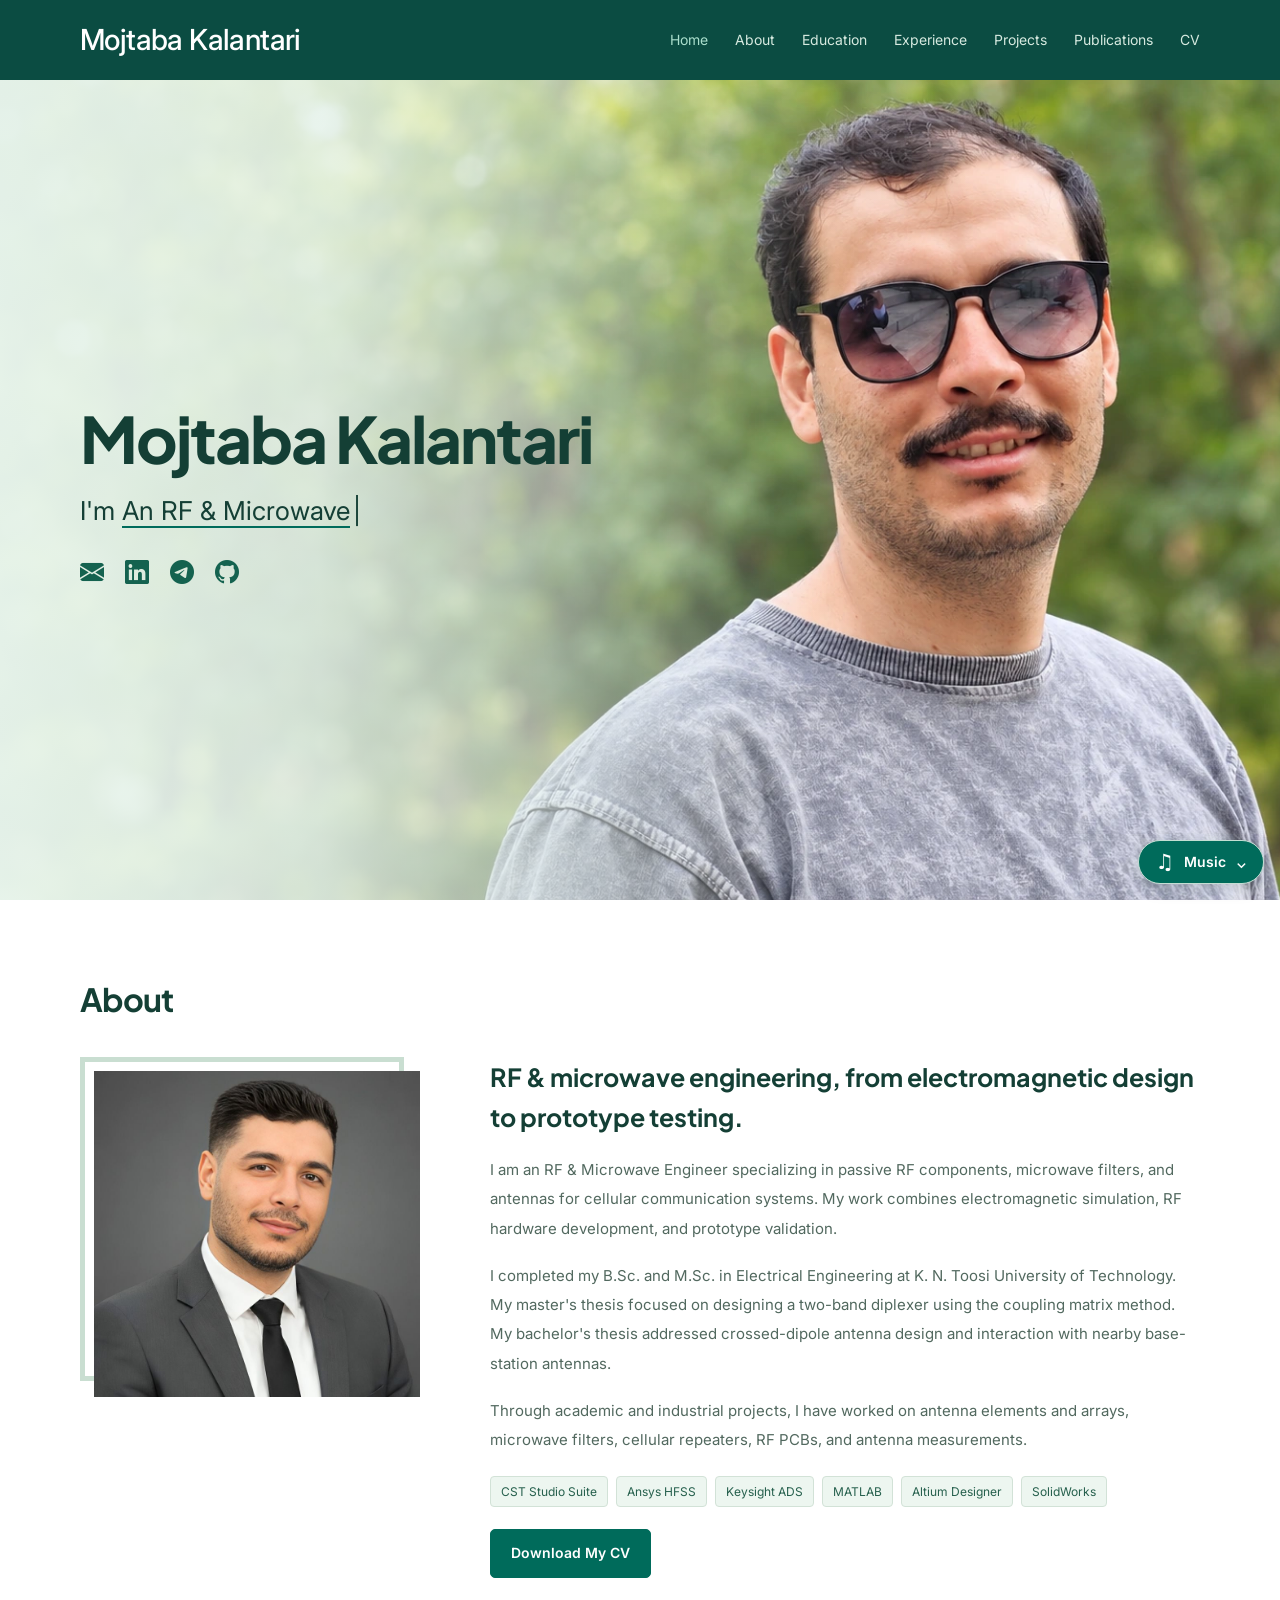
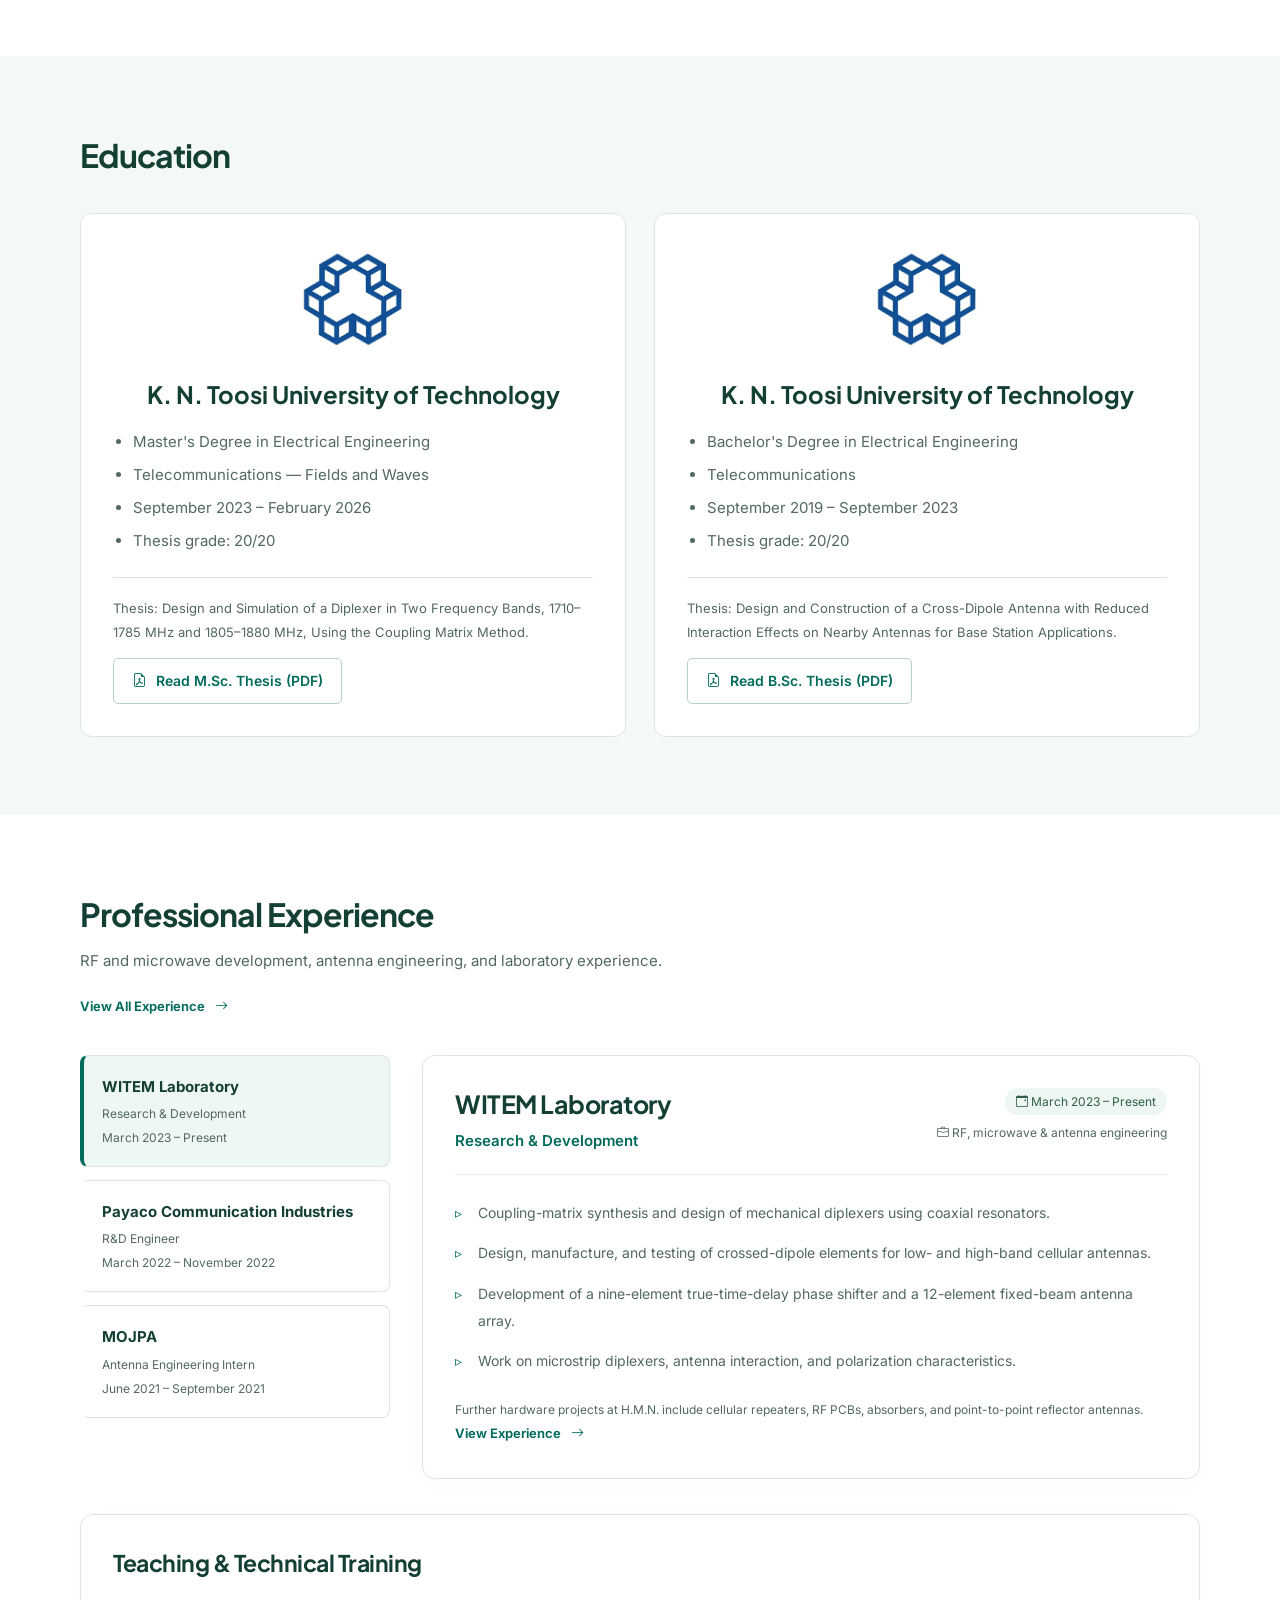
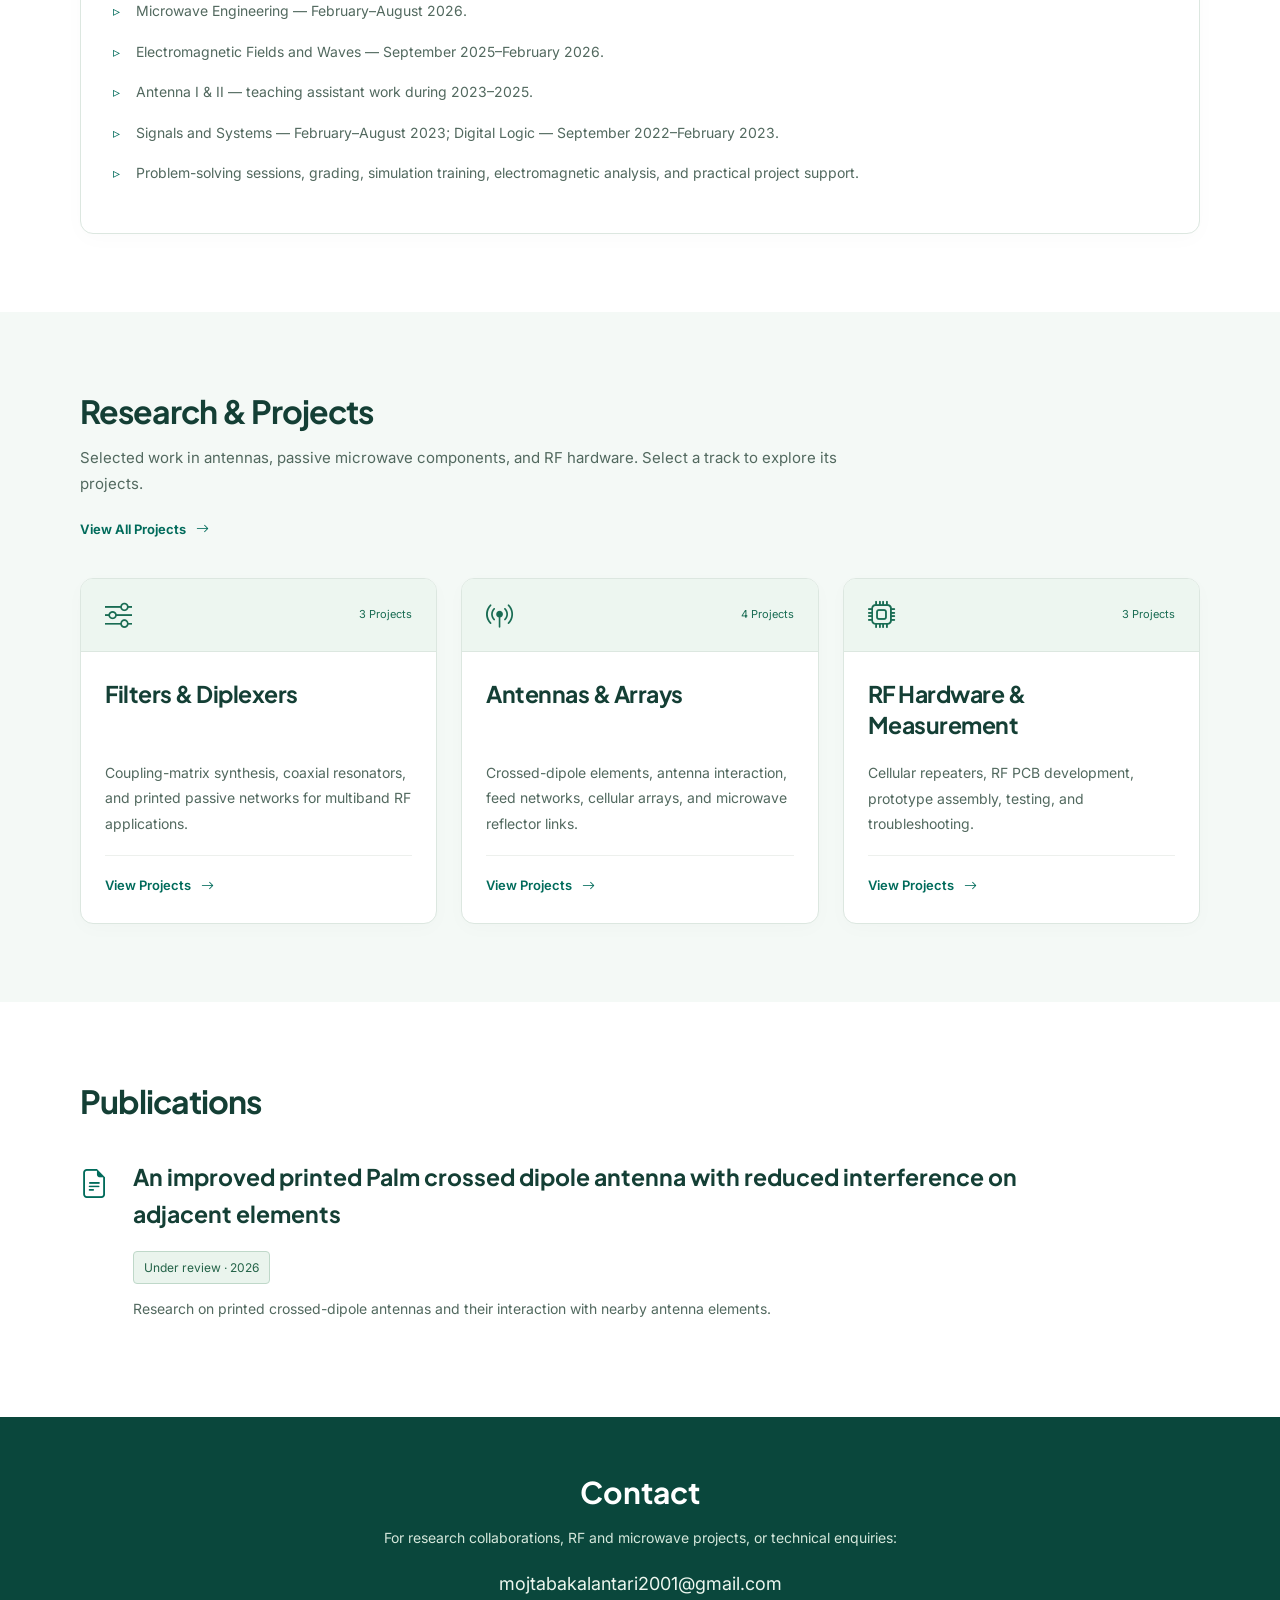
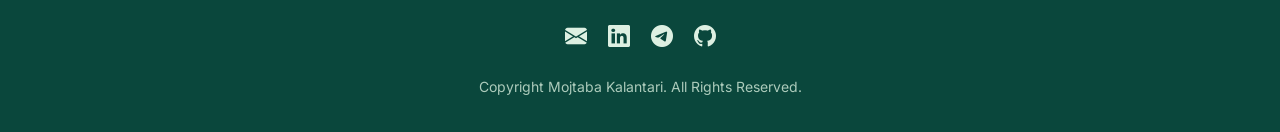
==== commit c8dc5494: "Add M.Sc. thesis link to Education" ====
--- a/index.html
+++ b/index.html
@@ -1 +1 @@
-<!doctype html><html lang="en"><head><meta charset="utf-8"><meta name="viewport" content="width=device-width,initial-scale=1"><meta name="theme-color" content="#006b5b"><title>RF &amp; Microwave Engineer | Mojtaba Kalantari</title><meta name="description" content="Mojtaba Kalantari — RF and microwave engineering, antennas, filters and diplexers."><link rel="canonical" href="https://mojtabakalantari2001-create.github.io/"><meta property="og:title" content="RF &amp; Microwave Engineer | Mojtaba Kalantari"><meta property="og:image" content="https://mojtabakalantari2001-create.github.io/assets/img/profile/hero-park.webp"><link rel="icon" type="image/svg+xml" sizes="any" href="assets/img/icons/favicon.svg?v=green-006b5b"><link rel="preconnect" href="https://fonts.googleapis.com"><link rel="preconnect" href="https://fonts.gstatic.com" crossorigin><link href="https://fonts.googleapis.com/css2?family=Inter:wght@300;400;500;600;700&amp;family=Plus+Jakarta+Sans:wght@300;400;500;600;700;800&amp;display=swap" rel="stylesheet"><link href="assets/vendor/bootstrap-icons/bootstrap-icons.css" rel="stylesheet"><link href="assets/css/portfolio.css?v=9748ecbd55" rel="stylesheet"><link href="assets/css/music-player.css?v=1" rel="stylesheet"></head><body><header class="site-header"><div class="container header-row"><a class="brand" href="index.html">Mojtaba Kalantari</a><nav id="site-nav" class="site-nav" aria-label="Main navigation"><a href="index.html#hero" class="is-active" aria-current="page">Home</a><a href="index.html#about">About</a><a href="index.html#education">Education</a><a href="#experience">Experience</a><a href="#projects">Projects</a><a href="index.html#publications">Publications</a><a href="cv.pdf" download="Mojtaba_Kalantari_CV.pdf">CV</a></nav><button class="menu-toggle" type="button" aria-controls="site-nav" aria-expanded="false" aria-label="Open navigation"><i class="bi bi-list" aria-hidden="true"></i></button></div></header><main><section class="home-hero" id="hero"><img class="hero-photo" src="assets/img/profile/hero-park.webp" alt="Mojtaba Kalantari outdoors in a green park" width="1672" height="941" fetchpriority="high"><div class="container hero-copy"><h1>Mojtaba Kalantari</h1><p class="hero-role">I'm <span class="typed-role" data-roles="An RF &amp; Microwave Engineer|An Antenna Engineer|A Microwave Filter Designer">An RF &amp; Microwave Engineer</span><span class="typing-caret" aria-hidden="true">|</span></p><div class="social-links"><a href="mailto:mojtabakalantari2001@gmail.com" aria-label="Email Contact"><i class="bi bi-envelope-fill" aria-hidden="true"></i></a><a href="https://www.linkedin.com/in/mojtabakalantari/" aria-label="LinkedIn Profile" target="_blank" rel="noopener noreferrer"><i class="bi bi-linkedin" aria-hidden="true"></i></a><a href="https://t.me/a0jik" aria-label="Telegram: @a0jik" target="_blank" rel="noopener noreferrer"><i class="bi bi-telegram" aria-hidden="true"></i></a><a href="https://github.com/mojtabakalantari2001-create" aria-label="GitHub Profile" target="_blank" rel="noopener noreferrer"><i class="bi bi-github" aria-hidden="true"></i></a></div></div></section><section class="section" id="about"><div class="container"><div class="section-heading"><h2>About</h2></div><div class="about-grid"><div class="about-photo"><img src="assets/portrait.jpg" alt="Mojtaba Kalantari" width="800" height="800" loading="lazy"></div><div class="about-copy"><h3>RF &amp; microwave engineering, from electromagnetic design to prototype testing.</h3><p>I am an RF &amp; Microwave Engineer specializing in passive RF components, microwave filters, and antennas for cellular communication systems. My work combines electromagnetic simulation, RF hardware development, and prototype validation.</p><p>I completed my B.Sc. and M.Sc. in Electrical Engineering at K. N. Toosi University of Technology. My master&#x27;s thesis focused on designing a two-band diplexer using the coupling matrix method. My bachelor&#x27;s thesis addressed crossed-dipole antenna design and interaction with nearby base-station antennas.</p><p>Through academic and industrial projects, I have worked on antenna elements and arrays, microwave filters, cellular repeaters, RF PCBs, and antenna measurements.</p><div class="tool-tags"><span>CST Studio Suite</span><span>Ansys HFSS</span><span>Keysight ADS</span><span>MATLAB</span><span>Altium Designer</span><span>SolidWorks</span></div><a class="button-link" href="cv.pdf" download="Mojtaba_Kalantari_CV.pdf">Download My CV</a></div></div></div></section><section class="section wash" id="education"><div class="container"><div class="section-heading"><h2>Education</h2></div><div class="education-grid"><article class="education-card"><img src="assets/img/icons/KNTU.webp" alt="K. N. Toosi University of Technology" width="225" height="225" loading="lazy"><h3>K. N. Toosi University of Technology</h3><ul><li>Master&#x27;s Degree in Electrical Engineering</li><li>Telecommunications — Fields and Waves</li><li>September 2023 – February 2026</li><li>Thesis grade: 20/20</li></ul><p class="thesis">Thesis: Design and Simulation of a Diplexer in Two Frequency Bands, 1710–1785 MHz and 1805–1880 MHz, Using the Coupling Matrix Method.</p></article><article class="education-card"><img src="assets/img/icons/KNTU.webp" alt="K. N. Toosi University of Technology" width="225" height="225" loading="lazy"><h3>K. N. Toosi University of Technology</h3><ul><li>Bachelor&#x27;s Degree in Electrical Engineering</li><li>Telecommunications</li><li>September 2019 – September 2023</li><li>Thesis grade: 20/20</li></ul><p class="thesis">Thesis: Design and Construction of a Cross-Dipole Antenna with Reduced Interaction Effects on Nearby Antennas for Base Station Applications.</p><a class="outline-link thesis-file" href="assets/BScThesiss.pdf" target="_blank" rel="noopener noreferrer"><i class="bi bi-file-earmark-pdf" aria-hidden="true"></i> Read B.Sc. Thesis (PDF)</a></article></div></div></section><section class="section" id="experience"><div class="container"><div class="section-heading"><h2>Professional Experience</h2><p>RF and microwave development, antenna engineering, and laboratory experience.</p><a class="inline-link" href="experience/index.html">View All Experience <i class="bi bi-arrow-right" aria-hidden="true"></i></a></div><div class="work-switch" data-tab-set><div role="tablist" aria-label="Professional experience"><button type="button" class="role-choice" role="tab" id="select-witem" aria-controls="role-witem" aria-selected="true"><strong>WITEM Laboratory</strong><span>Research &amp; Development</span><span>March 2023 – Present</span></button><button type="button" class="role-choice" role="tab" id="select-payaco" aria-controls="role-payaco" aria-selected="false"><strong>Payaco Communication Industries</strong><span>R&amp;D Engineer</span><span>March 2022 – November 2022</span></button><button type="button" class="role-choice" role="tab" id="select-mojpa" aria-controls="role-mojpa" aria-selected="false"><strong>MOJPA</strong><span>Antenna Engineering Intern</span><span>June 2021 – September 2021</span></button></div><div><section role="tabpanel" id="role-witem" aria-labelledby="select-witem"><article class="work-card"><header><div><h3>WITEM Laboratory</h3><p class="job-role">Research &amp; Development</p></div><div class="job-meta"><span class="period"><i class="bi bi-calendar-event" aria-hidden="true"></i> March 2023 – Present</span><span><i class="bi bi-briefcase" aria-hidden="true"></i> RF, microwave &amp; antenna engineering</span></div></header><ul class="highlights"><li>Coupling-matrix synthesis and design of mechanical diplexers using coaxial resonators.</li><li>Design, manufacture, and testing of crossed-dipole elements for low- and high-band cellular antennas.</li><li>Development of a nine-element true-time-delay phase shifter and a 12-element fixed-beam antenna array.</li><li>Work on microstrip diplexers, antenna interaction, and polarization characteristics.</li></ul><p class="job-note">Further hardware projects at H.M.N. include cellular repeaters, RF PCBs, absorbers, and point-to-point reflector antennas.</p><a class="inline-link" href="experience/witem-laboratory.html">View Experience <i class="bi bi-arrow-right" aria-hidden="true"></i></a></article></section><section role="tabpanel" id="role-payaco" aria-labelledby="select-payaco"><article class="work-card"><header><div><h3>Payaco Communication Industries</h3><p class="job-role">R&amp;D Engineer</p></div><div class="job-meta"><span class="period"><i class="bi bi-calendar-event" aria-hidden="true"></i> March 2022 – November 2022</span><span><i class="bi bi-briefcase" aria-hidden="true"></i> RF development &amp; testing</span></div></header><ul class="highlights"><li>Troubleshooting and performance improvement of RF hardware.</li><li>Optimization of testing and assembly processes.</li><li>Delivery of a six-session internal course covering BTS links, passive intermodulation, impedance matching, and radiation characteristics.</li></ul><a class="inline-link" href="experience/payaco-communication-industries.html">View Experience <i class="bi bi-arrow-right" aria-hidden="true"></i></a></article></section><section role="tabpanel" id="role-mojpa" aria-labelledby="select-mojpa"><article class="work-card"><header><div><h3>MOJPA</h3><p class="job-role">Antenna Engineering Intern</p></div><div class="job-meta"><span class="period"><i class="bi bi-calendar-event" aria-hidden="true"></i> June 2021 – September 2021</span><span><i class="bi bi-briefcase" aria-hidden="true"></i> X-band antenna development</span></div></header><ul class="highlights"><li>Design, manufacture, and testing of a circular horn antenna with circular polarization.</li><li>Work on a turnstile orthomode-transducer (OMT) feed for X-band operation.</li></ul><a class="inline-link" href="experience/mojpa.html">View Experience <i class="bi bi-arrow-right" aria-hidden="true"></i></a></article></section></div></div><article class="work-card teaching-card" id="teaching"><h2>Teaching &amp; Technical Training</h2><ul class="highlights"><li>Microwave Engineering — February–August 2026.</li><li>Electromagnetic Fields and Waves — September 2025–February 2026.</li><li>Antenna I &amp; II — teaching assistant work during 2023–2025.</li><li>Signals and Systems — February–August 2023; Digital Logic — September 2022–February 2023.</li><li>Problem-solving sessions, grading, simulation training, electromagnetic analysis, and practical project support.</li></ul></article></div></section><section class="section wash" id="projects"><div class="container"><div class="section-heading"><h2>Research &amp; Projects</h2><p>Selected work in antennas, passive microwave components, and RF hardware. Select a track to explore its projects.</p><a class="inline-link" href="projects/index.html">View All Projects <i class="bi bi-arrow-right" aria-hidden="true"></i></a></div><div class="card-grid"><a class="track-card" href="projects/filters-diplexers.html" aria-label="Explore Filters &amp; Diplexers"><div class="card-top"><i class="bi bi-sliders" aria-hidden="true"></i><span>3 Projects</span></div><div class="card-content"><h3>Filters &amp; Diplexers</h3><p>Coupling-matrix synthesis, coaxial resonators, and printed passive networks for multiband RF applications.</p><span class="card-cta">View Projects <i class="bi bi-arrow-right" aria-hidden="true"></i></span></div></a><a class="track-card" href="projects/antennas-arrays.html" aria-label="Explore Antennas &amp; Arrays"><div class="card-top"><i class="bi bi-broadcast-pin" aria-hidden="true"></i><span>4 Projects</span></div><div class="card-content"><h3>Antennas &amp; Arrays</h3><p>Crossed-dipole elements, antenna interaction, feed networks, cellular arrays, and microwave reflector links.</p><span class="card-cta">View Projects <i class="bi bi-arrow-right" aria-hidden="true"></i></span></div></a><a class="track-card" href="projects/rf-hardware-measurement.html" aria-label="Explore RF Hardware &amp; Measurement"><div class="card-top"><i class="bi bi-cpu" aria-hidden="true"></i><span>3 Projects</span></div><div class="card-content"><h3>RF Hardware &amp; Measurement</h3><p>Cellular repeaters, RF PCB development, prototype assembly, testing, and troubleshooting.</p><span class="card-cta">View Projects <i class="bi bi-arrow-right" aria-hidden="true"></i></span></div></a></div></div></section><section class="section" id="publications"><div class="container"><div class="section-heading"><h2>Publications</h2></div><article class="publication"><i class="bi bi-file-earmark-text" aria-hidden="true"></i><div><h3>An improved printed Palm crossed dipole antenna with reduced interference on adjacent elements</h3><span class="status-pill">Under review · 2026</span><p>Research on printed crossed-dipole antennas and their interaction with nearby antenna elements.</p></div></article></div></section></main><footer class="site-footer" id="footer"><div class="container"><h2>Contact</h2><p>For research collaborations, RF and microwave projects, or technical enquiries:</p><p class="footer-email"><a href="mailto:mojtabakalantari2001@gmail.com">mojtabakalantari2001@gmail.com</a></p><div class="social-links"><a href="mailto:mojtabakalantari2001@gmail.com" aria-label="Email Contact"><i class="bi bi-envelope-fill" aria-hidden="true"></i></a><a href="https://www.linkedin.com/in/mojtabakalantari/" aria-label="LinkedIn Profile" target="_blank" rel="noopener noreferrer"><i class="bi bi-linkedin" aria-hidden="true"></i></a><a href="https://t.me/a0jik" aria-label="Telegram: @a0jik" target="_blank" rel="noopener noreferrer"><i class="bi bi-telegram" aria-hidden="true"></i></a><a href="https://github.com/mojtabakalantari2001-create" aria-label="GitHub Profile" target="_blank" rel="noopener noreferrer"><i class="bi bi-github" aria-hidden="true"></i></a></div><p class="copyright">Copyright Mojtaba Kalantari. All Rights Reserved.</p></div></footer><script src="assets/js/portfolio.js?v=d26fc33c09" defer></script><details class="music-player"><summary><span class="music-player-note" aria-hidden="true">♫</span><span>Music</span><span class="music-player-chevron" aria-hidden="true">⌃</span></summary><div class="music-player-panel"><audio controls preload="none" loop aria-label="Background music" src="assets/audio/music.mp3">Your browser does not support audio playback.</audio></div></details></body></html>+<!doctype html><html lang="en"><head><meta charset="utf-8"><meta name="viewport" content="width=device-width,initial-scale=1"><meta name="theme-color" content="#006b5b"><title>RF &amp; Microwave Engineer | Mojtaba Kalantari</title><meta name="description" content="Mojtaba Kalantari — RF and microwave engineering, antennas, filters and diplexers."><link rel="canonical" href="https://mojtabakalantari2001-create.github.io/"><meta property="og:title" content="RF &amp; Microwave Engineer | Mojtaba Kalantari"><meta property="og:image" content="https://mojtabakalantari2001-create.github.io/assets/img/profile/hero-park.webp"><link rel="icon" type="image/svg+xml" sizes="any" href="assets/img/icons/favicon.svg?v=green-006b5b"><link rel="preconnect" href="https://fonts.googleapis.com"><link rel="preconnect" href="https://fonts.gstatic.com" crossorigin><link href="https://fonts.googleapis.com/css2?family=Inter:wght@300;400;500;600;700&amp;family=Plus+Jakarta+Sans:wght@300;400;500;600;700;800&amp;display=swap" rel="stylesheet"><link href="assets/vendor/bootstrap-icons/bootstrap-icons.css" rel="stylesheet"><link href="assets/css/portfolio.css?v=9748ecbd55" rel="stylesheet"><link href="assets/css/music-player.css?v=1" rel="stylesheet"></head><body><header class="site-header"><div class="container header-row"><a class="brand" href="index.html">Mojtaba Kalantari</a><nav id="site-nav" class="site-nav" aria-label="Main navigation"><a href="index.html#hero" class="is-active" aria-current="page">Home</a><a href="index.html#about">About</a><a href="index.html#education">Education</a><a href="#experience">Experience</a><a href="#projects">Projects</a><a href="index.html#publications">Publications</a><a href="cv.pdf" download="Mojtaba_Kalantari_CV.pdf">CV</a></nav><button class="menu-toggle" type="button" aria-controls="site-nav" aria-expanded="false" aria-label="Open navigation"><i class="bi bi-list" aria-hidden="true"></i></button></div></header><main><section class="home-hero" id="hero"><img class="hero-photo" src="assets/img/profile/hero-park.webp" alt="Mojtaba Kalantari outdoors in a green park" width="1672" height="941" fetchpriority="high"><div class="container hero-copy"><h1>Mojtaba Kalantari</h1><p class="hero-role">I'm <span class="typed-role" data-roles="An RF &amp; Microwave Engineer|An Antenna Engineer|A Microwave Filter Designer">An RF &amp; Microwave Engineer</span><span class="typing-caret" aria-hidden="true">|</span></p><div class="social-links"><a href="mailto:mojtabakalantari2001@gmail.com" aria-label="Email Contact"><i class="bi bi-envelope-fill" aria-hidden="true"></i></a><a href="https://www.linkedin.com/in/mojtabakalantari/" aria-label="LinkedIn Profile" target="_blank" rel="noopener noreferrer"><i class="bi bi-linkedin" aria-hidden="true"></i></a><a href="https://t.me/a0jik" aria-label="Telegram: @a0jik" target="_blank" rel="noopener noreferrer"><i class="bi bi-telegram" aria-hidden="true"></i></a><a href="https://github.com/mojtabakalantari2001-create" aria-label="GitHub Profile" target="_blank" rel="noopener noreferrer"><i class="bi bi-github" aria-hidden="true"></i></a></div></div></section><section class="section" id="about"><div class="container"><div class="section-heading"><h2>About</h2></div><div class="about-grid"><div class="about-photo"><img src="assets/portrait.jpg" alt="Mojtaba Kalantari" width="800" height="800" loading="lazy"></div><div class="about-copy"><h3>RF &amp; microwave engineering, from electromagnetic design to prototype testing.</h3><p>I am an RF &amp; Microwave Engineer specializing in passive RF components, microwave filters, and antennas for cellular communication systems. My work combines electromagnetic simulation, RF hardware development, and prototype validation.</p><p>I completed my B.Sc. and M.Sc. in Electrical Engineering at K. N. Toosi University of Technology. My master&#x27;s thesis focused on designing a two-band diplexer using the coupling matrix method. My bachelor&#x27;s thesis addressed crossed-dipole antenna design and interaction with nearby base-station antennas.</p><p>Through academic and industrial projects, I have worked on antenna elements and arrays, microwave filters, cellular repeaters, RF PCBs, and antenna measurements.</p><div class="tool-tags"><span>CST Studio Suite</span><span>Ansys HFSS</span><span>Keysight ADS</span><span>MATLAB</span><span>Altium Designer</span><span>SolidWorks</span></div><a class="button-link" href="cv.pdf" download="Mojtaba_Kalantari_CV.pdf">Download My CV</a></div></div></div></section><section class="section wash" id="education"><div class="container"><div class="section-heading"><h2>Education</h2></div><div class="education-grid"><article class="education-card"><img src="assets/img/icons/KNTU.webp" alt="K. N. Toosi University of Technology" width="225" height="225" loading="lazy"><h3>K. N. Toosi University of Technology</h3><ul><li>Master&#x27;s Degree in Electrical Engineering</li><li>Telecommunications — Fields and Waves</li><li>September 2023 – February 2026</li><li>Thesis grade: 20/20</li></ul><p class="thesis">Thesis: Design and Simulation of a Diplexer in Two Frequency Bands, 1710–1785 MHz and 1805–1880 MHz, Using the Coupling Matrix Method.</p><a class="outline-link thesis-file" href="assets/MScThesiss.pdf" target="_blank" rel="noopener noreferrer"><i class="bi bi-file-earmark-pdf" aria-hidden="true"></i> Read M.Sc. Thesis (PDF)</a></article><article class="education-card"><img src="assets/img/icons/KNTU.webp" alt="K. N. Toosi University of Technology" width="225" height="225" loading="lazy"><h3>K. N. Toosi University of Technology</h3><ul><li>Bachelor&#x27;s Degree in Electrical Engineering</li><li>Telecommunications</li><li>September 2019 – September 2023</li><li>Thesis grade: 20/20</li></ul><p class="thesis">Thesis: Design and Construction of a Cross-Dipole Antenna with Reduced Interaction Effects on Nearby Antennas for Base Station Applications.</p><a class="outline-link thesis-file" href="assets/BScThesiss.pdf" target="_blank" rel="noopener noreferrer"><i class="bi bi-file-earmark-pdf" aria-hidden="true"></i> Read B.Sc. Thesis (PDF)</a></article></div></div></section><section class="section" id="experience"><div class="container"><div class="section-heading"><h2>Professional Experience</h2><p>RF and microwave development, antenna engineering, and laboratory experience.</p><a class="inline-link" href="experience/index.html">View All Experience <i class="bi bi-arrow-right" aria-hidden="true"></i></a></div><div class="work-switch" data-tab-set><div role="tablist" aria-label="Professional experience"><button type="button" class="role-choice" role="tab" id="select-witem" aria-controls="role-witem" aria-selected="true"><strong>WITEM Laboratory</strong><span>Research &amp; Development</span><span>March 2023 – Present</span></button><button type="button" class="role-choice" role="tab" id="select-payaco" aria-controls="role-payaco" aria-selected="false"><strong>Payaco Communication Industries</strong><span>R&amp;D Engineer</span><span>March 2022 – November 2022</span></button><button type="button" class="role-choice" role="tab" id="select-mojpa" aria-controls="role-mojpa" aria-selected="false"><strong>MOJPA</strong><span>Antenna Engineering Intern</span><span>June 2021 – September 2021</span></button></div><div><section role="tabpanel" id="role-witem" aria-labelledby="select-witem"><article class="work-card"><header><div><h3>WITEM Laboratory</h3><p class="job-role">Research &amp; Development</p></div><div class="job-meta"><span class="period"><i class="bi bi-calendar-event" aria-hidden="true"></i> March 2023 – Present</span><span><i class="bi bi-briefcase" aria-hidden="true"></i> RF, microwave &amp; antenna engineering</span></div></header><ul class="highlights"><li>Coupling-matrix synthesis and design of mechanical diplexers using coaxial resonators.</li><li>Design, manufacture, and testing of crossed-dipole elements for low- and high-band cellular antennas.</li><li>Development of a nine-element true-time-delay phase shifter and a 12-element fixed-beam antenna array.</li><li>Work on microstrip diplexers, antenna interaction, and polarization characteristics.</li></ul><p class="job-note">Further hardware projects at H.M.N. include cellular repeaters, RF PCBs, absorbers, and point-to-point reflector antennas.</p><a class="inline-link" href="experience/witem-laboratory.html">View Experience <i class="bi bi-arrow-right" aria-hidden="true"></i></a></article></section><section role="tabpanel" id="role-payaco" aria-labelledby="select-payaco"><article class="work-card"><header><div><h3>Payaco Communication Industries</h3><p class="job-role">R&amp;D Engineer</p></div><div class="job-meta"><span class="period"><i class="bi bi-calendar-event" aria-hidden="true"></i> March 2022 – November 2022</span><span><i class="bi bi-briefcase" aria-hidden="true"></i> RF development &amp; testing</span></div></header><ul class="highlights"><li>Troubleshooting and performance improvement of RF hardware.</li><li>Optimization of testing and assembly processes.</li><li>Delivery of a six-session internal course covering BTS links, passive intermodulation, impedance matching, and radiation characteristics.</li></ul><a class="inline-link" href="experience/payaco-communication-industries.html">View Experience <i class="bi bi-arrow-right" aria-hidden="true"></i></a></article></section><section role="tabpanel" id="role-mojpa" aria-labelledby="select-mojpa"><article class="work-card"><header><div><h3>MOJPA</h3><p class="job-role">Antenna Engineering Intern</p></div><div class="job-meta"><span class="period"><i class="bi bi-calendar-event" aria-hidden="true"></i> June 2021 – September 2021</span><span><i class="bi bi-briefcase" aria-hidden="true"></i> X-band antenna development</span></div></header><ul class="highlights"><li>Design, manufacture, and testing of a circular horn antenna with circular polarization.</li><li>Work on a turnstile orthomode-transducer (OMT) feed for X-band operation.</li></ul><a class="inline-link" href="experience/mojpa.html">View Experience <i class="bi bi-arrow-right" aria-hidden="true"></i></a></article></section></div></div><article class="work-card teaching-card" id="teaching"><h2>Teaching &amp; Technical Training</h2><ul class="highlights"><li>Microwave Engineering — February–August 2026.</li><li>Electromagnetic Fields and Waves — September 2025–February 2026.</li><li>Antenna I &amp; II — teaching assistant work during 2023–2025.</li><li>Signals and Systems — February–August 2023; Digital Logic — September 2022–February 2023.</li><li>Problem-solving sessions, grading, simulation training, electromagnetic analysis, and practical project support.</li></ul></article></div></section><section class="section wash" id="projects"><div class="container"><div class="section-heading"><h2>Research &amp; Projects</h2><p>Selected work in antennas, passive microwave components, and RF hardware. Select a track to explore its projects.</p><a class="inline-link" href="projects/index.html">View All Projects <i class="bi bi-arrow-right" aria-hidden="true"></i></a></div><div class="card-grid"><a class="track-card" href="projects/filters-diplexers.html" aria-label="Explore Filters &amp; Diplexers"><div class="card-top"><i class="bi bi-sliders" aria-hidden="true"></i><span>3 Projects</span></div><div class="card-content"><h3>Filters &amp; Diplexers</h3><p>Coupling-matrix synthesis, coaxial resonators, and printed passive networks for multiband RF applications.</p><span class="card-cta">View Projects <i class="bi bi-arrow-right" aria-hidden="true"></i></span></div></a><a class="track-card" href="projects/antennas-arrays.html" aria-label="Explore Antennas &amp; Arrays"><div class="card-top"><i class="bi bi-broadcast-pin" aria-hidden="true"></i><span>4 Projects</span></div><div class="card-content"><h3>Antennas &amp; Arrays</h3><p>Crossed-dipole elements, antenna interaction, feed networks, cellular arrays, and microwave reflector links.</p><span class="card-cta">View Projects <i class="bi bi-arrow-right" aria-hidden="true"></i></span></div></a><a class="track-card" href="projects/rf-hardware-measurement.html" aria-label="Explore RF Hardware &amp; Measurement"><div class="card-top"><i class="bi bi-cpu" aria-hidden="true"></i><span>3 Projects</span></div><div class="card-content"><h3>RF Hardware &amp; Measurement</h3><p>Cellular repeaters, RF PCB development, prototype assembly, testing, and troubleshooting.</p><span class="card-cta">View Projects <i class="bi bi-arrow-right" aria-hidden="true"></i></span></div></a></div></div></section><section class="section" id="publications"><div class="container"><div class="section-heading"><h2>Publications</h2></div><article class="publication"><i class="bi bi-file-earmark-text" aria-hidden="true"></i><div><h3>An improved printed Palm crossed dipole antenna with reduced interference on adjacent elements</h3><span class="status-pill">Under review · 2026</span><p>Research on printed crossed-dipole antennas and their interaction with nearby antenna elements.</p></div></article></div></section></main><footer class="site-footer" id="footer"><div class="container"><h2>Contact</h2><p>For research collaborations, RF and microwave projects, or technical enquiries:</p><p class="footer-email"><a href="mailto:mojtabakalantari2001@gmail.com">mojtabakalantari2001@gmail.com</a></p><div class="social-links"><a href="mailto:mojtabakalantari2001@gmail.com" aria-label="Email Contact"><i class="bi bi-envelope-fill" aria-hidden="true"></i></a><a href="https://www.linkedin.com/in/mojtabakalantari/" aria-label="LinkedIn Profile" target="_blank" rel="noopener noreferrer"><i class="bi bi-linkedin" aria-hidden="true"></i></a><a href="https://t.me/a0jik" aria-label="Telegram: @a0jik" target="_blank" rel="noopener noreferrer"><i class="bi bi-telegram" aria-hidden="true"></i></a><a href="https://github.com/mojtabakalantari2001-create" aria-label="GitHub Profile" target="_blank" rel="noopener noreferrer"><i class="bi bi-github" aria-hidden="true"></i></a></div><p class="copyright">Copyright Mojtaba Kalantari. All Rights Reserved.</p></div></footer><script src="assets/js/portfolio.js?v=d26fc33c09" defer></script><details class="music-player"><summary><span class="music-player-note" aria-hidden="true">♫</span><span>Music</span><span class="music-player-chevron" aria-hidden="true">⌃</span></summary><div class="music-player-panel"><audio controls preload="none" loop aria-label="Background music" src="assets/audio/music.mp3">Your browser does not support audio playback.</audio></div></details></body></html>
